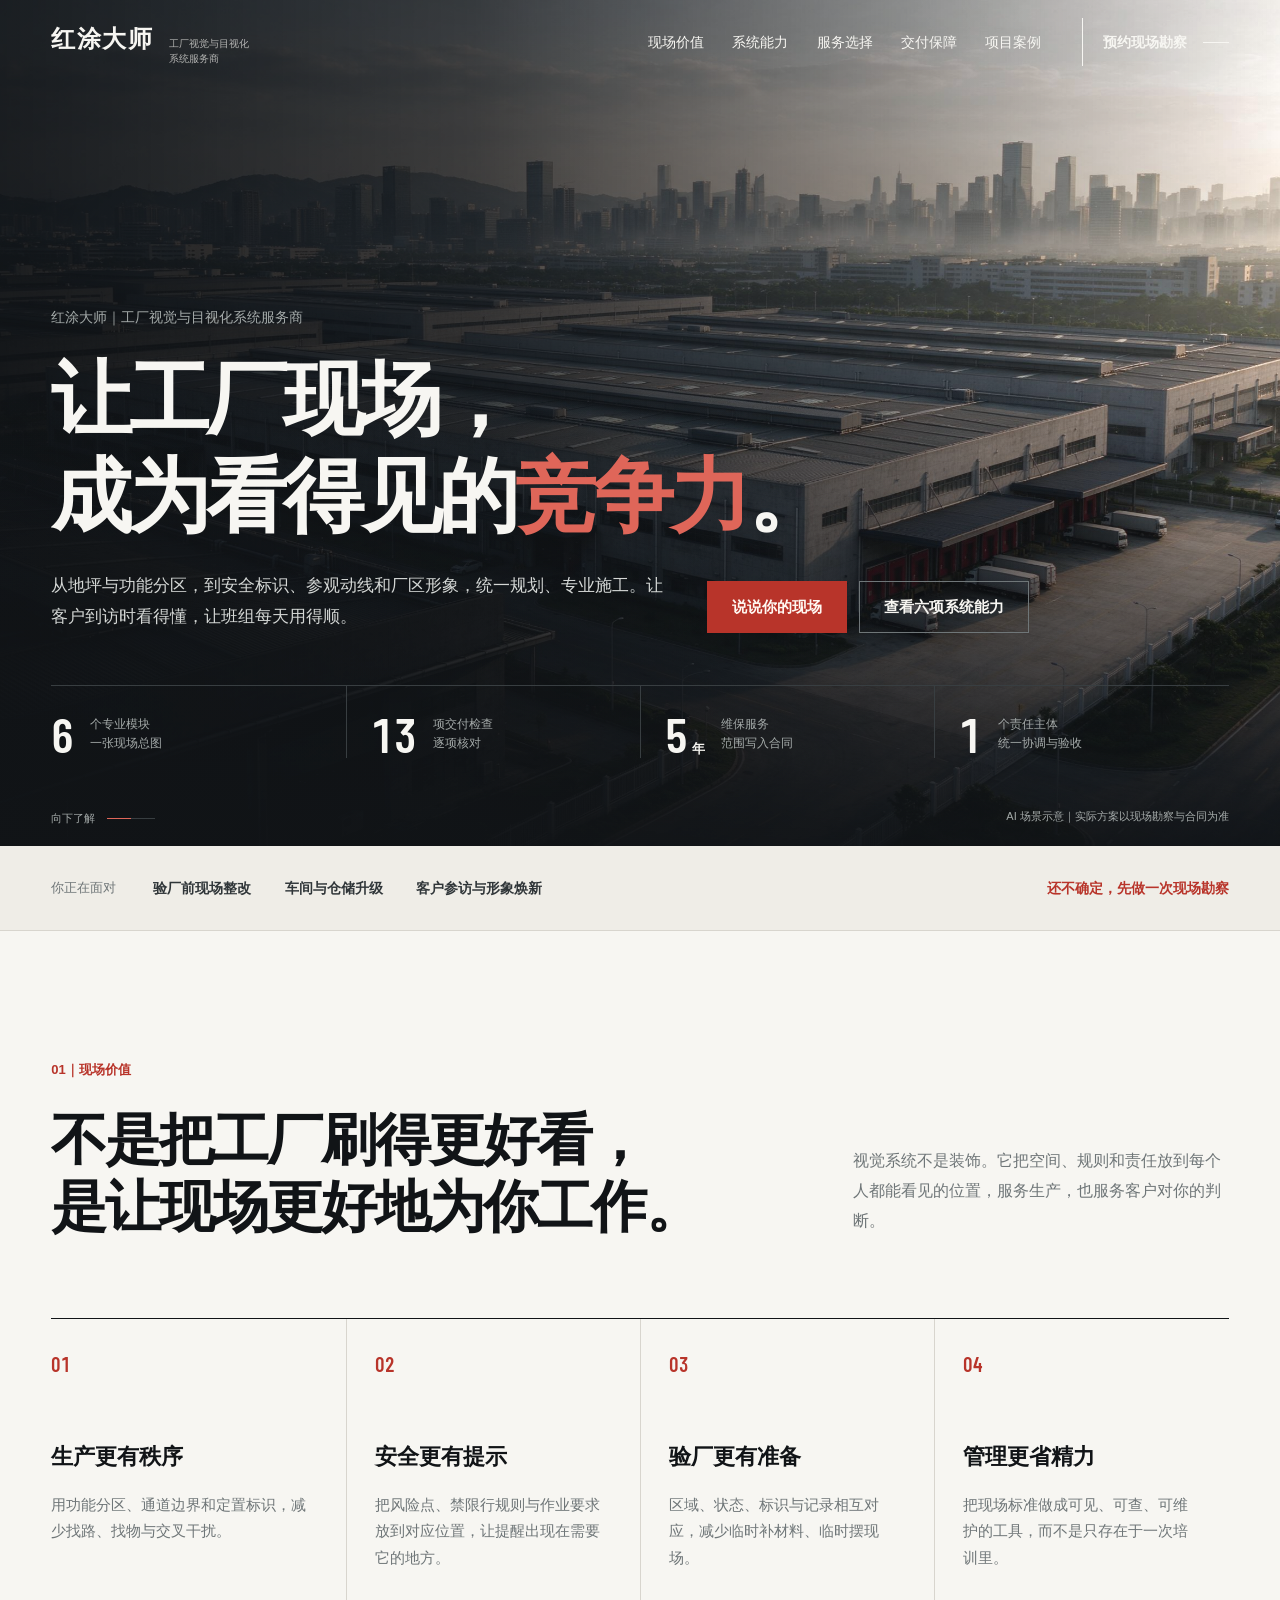
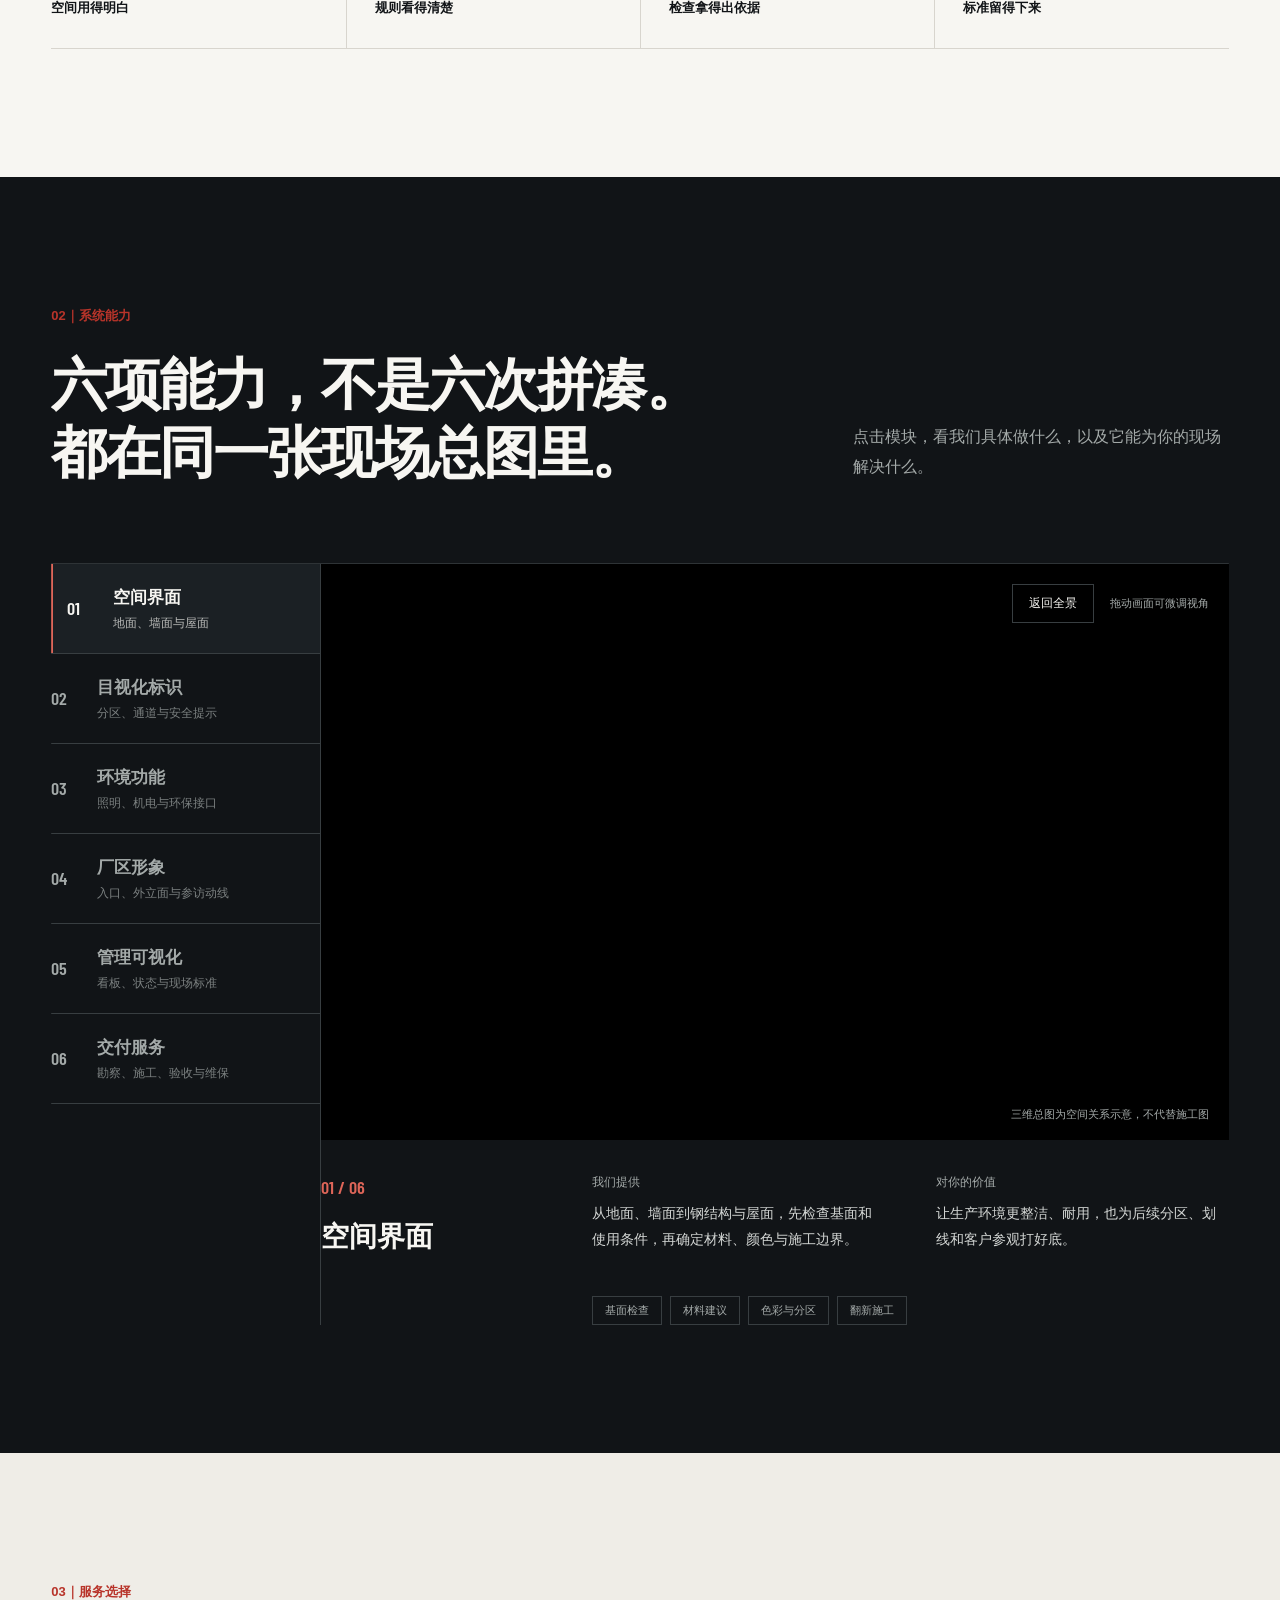
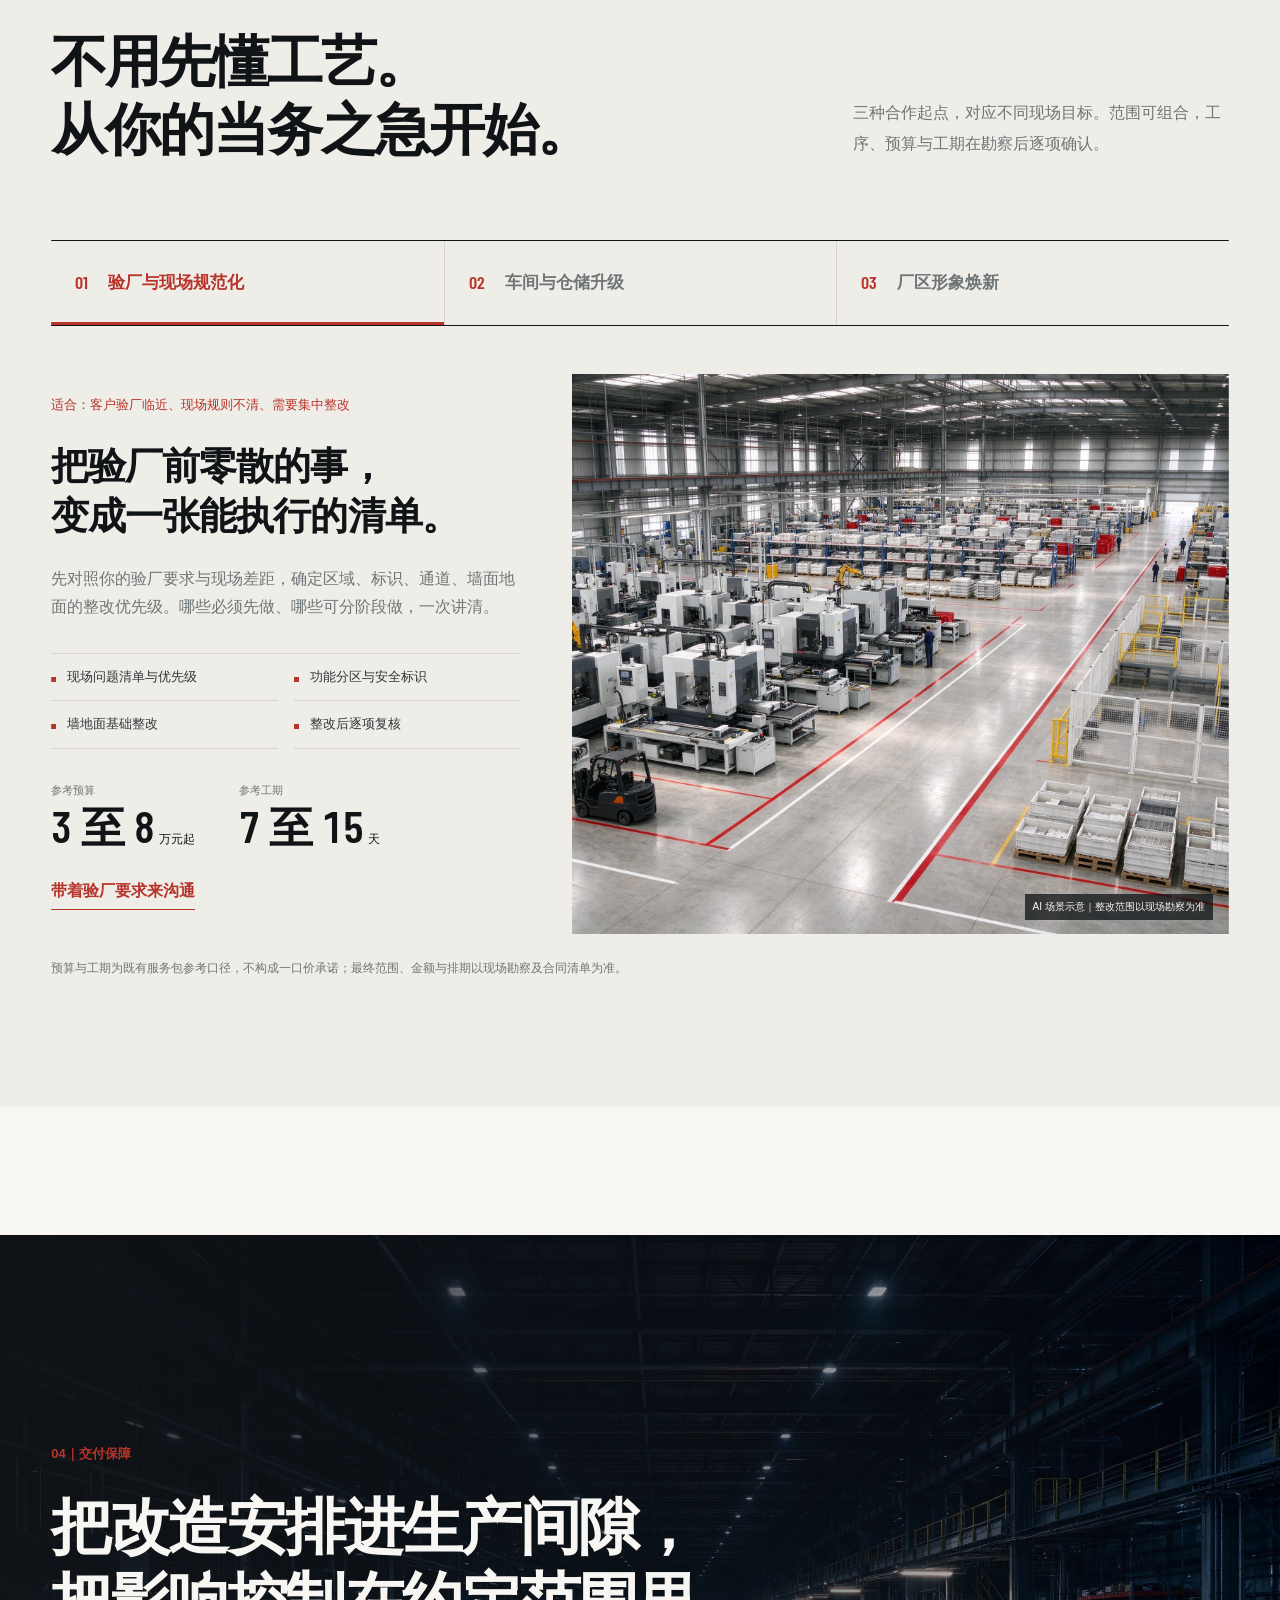
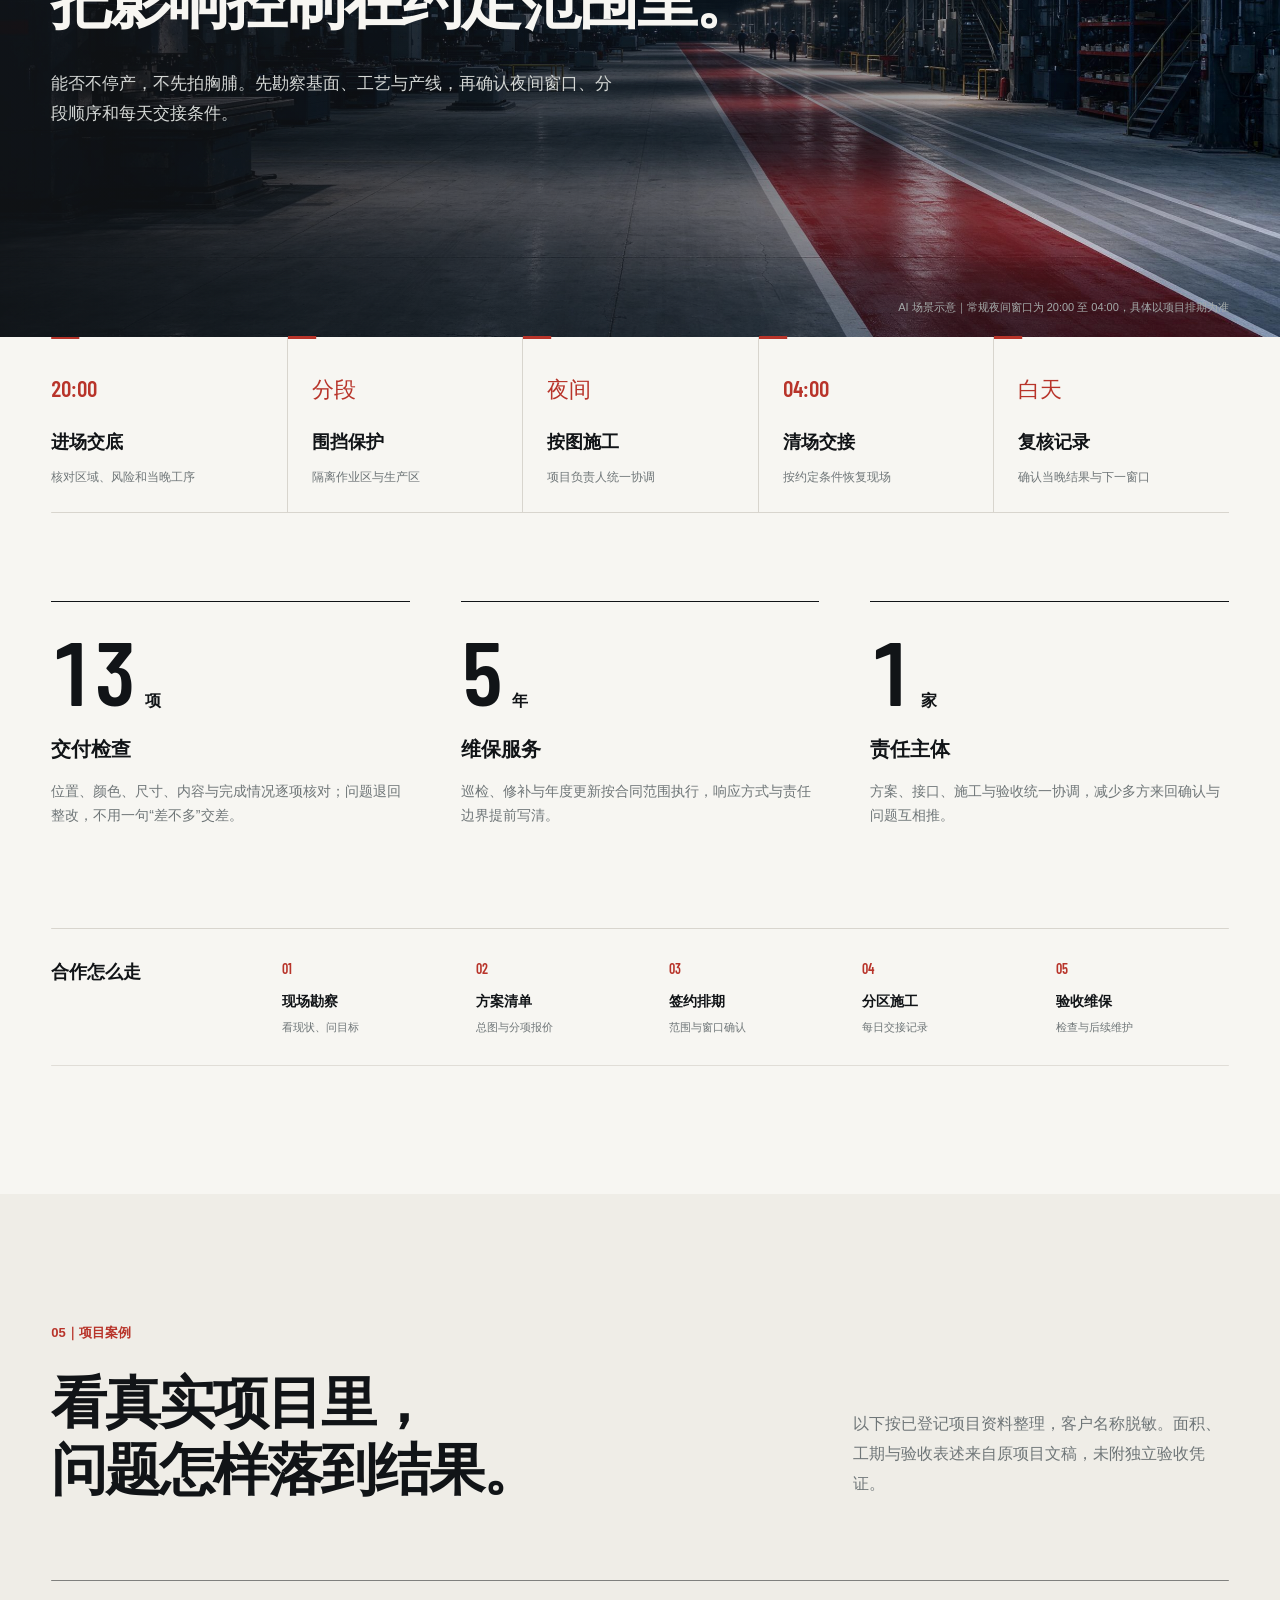
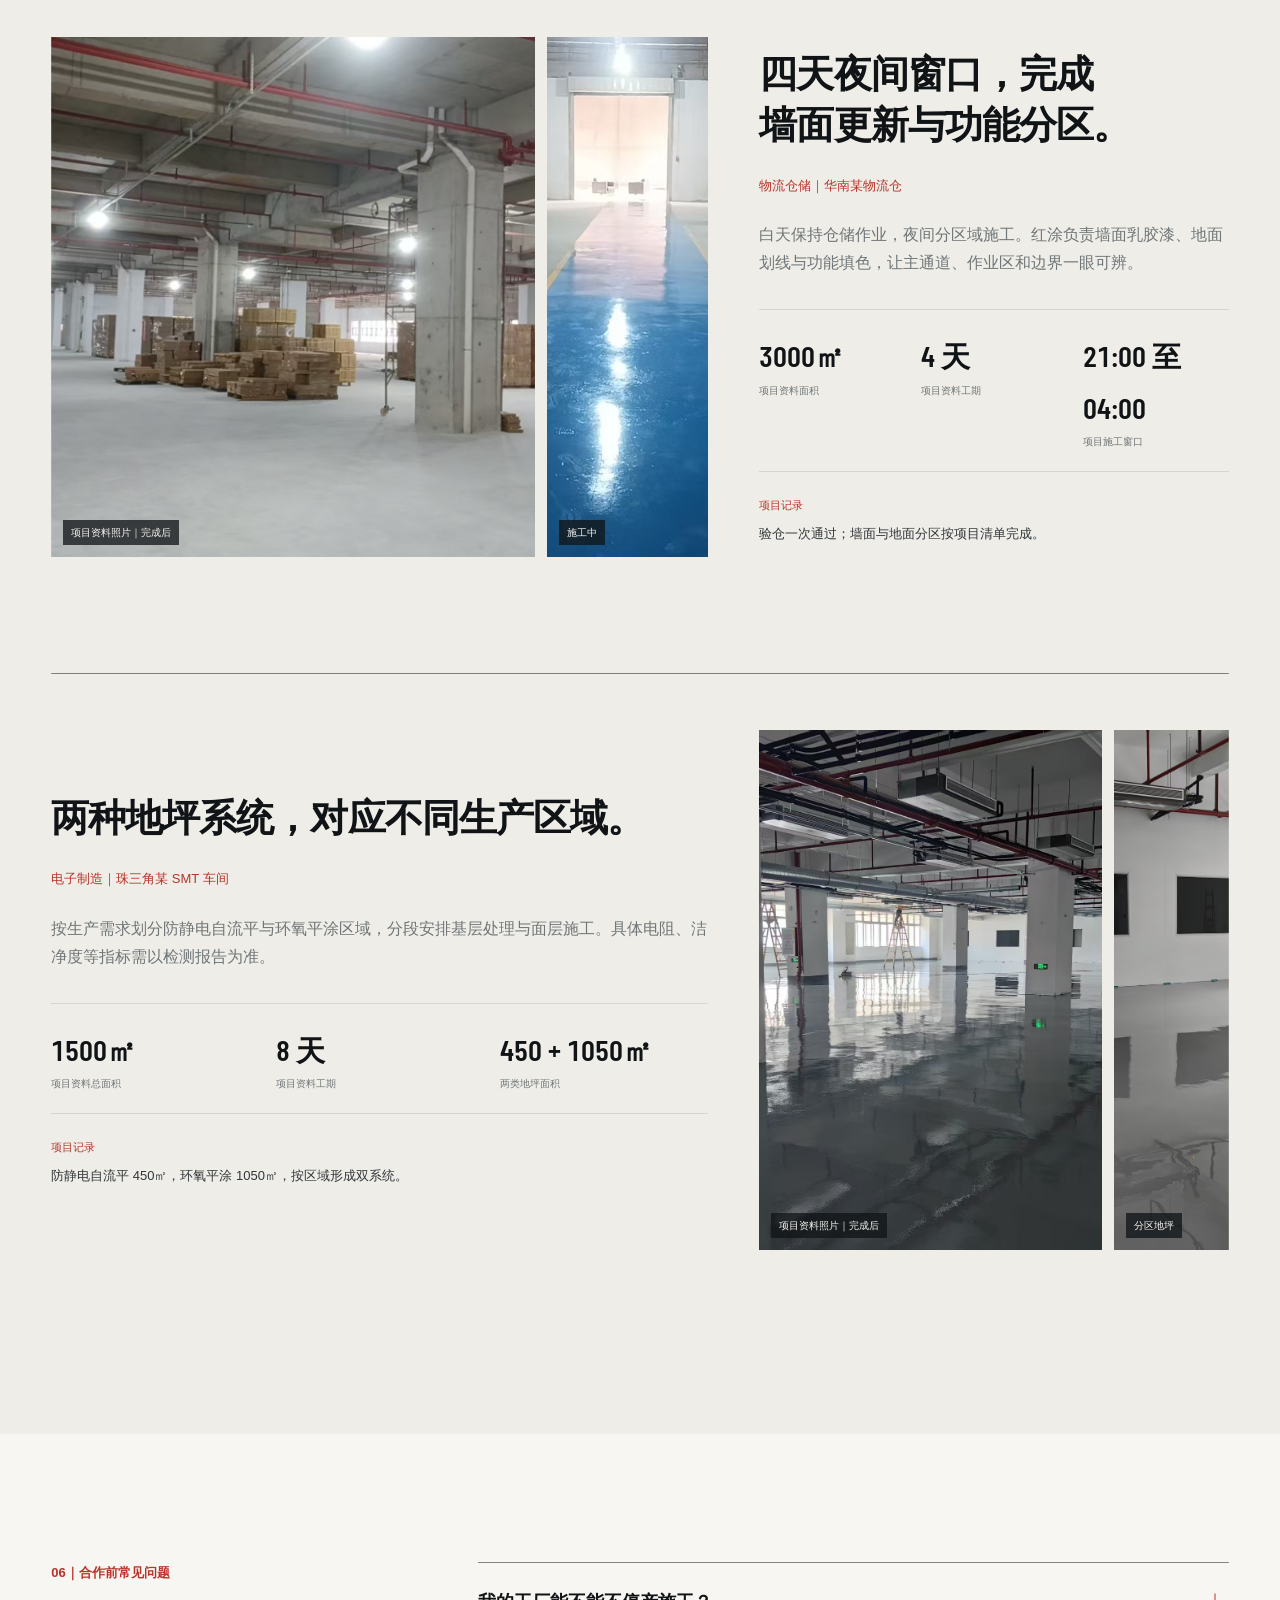
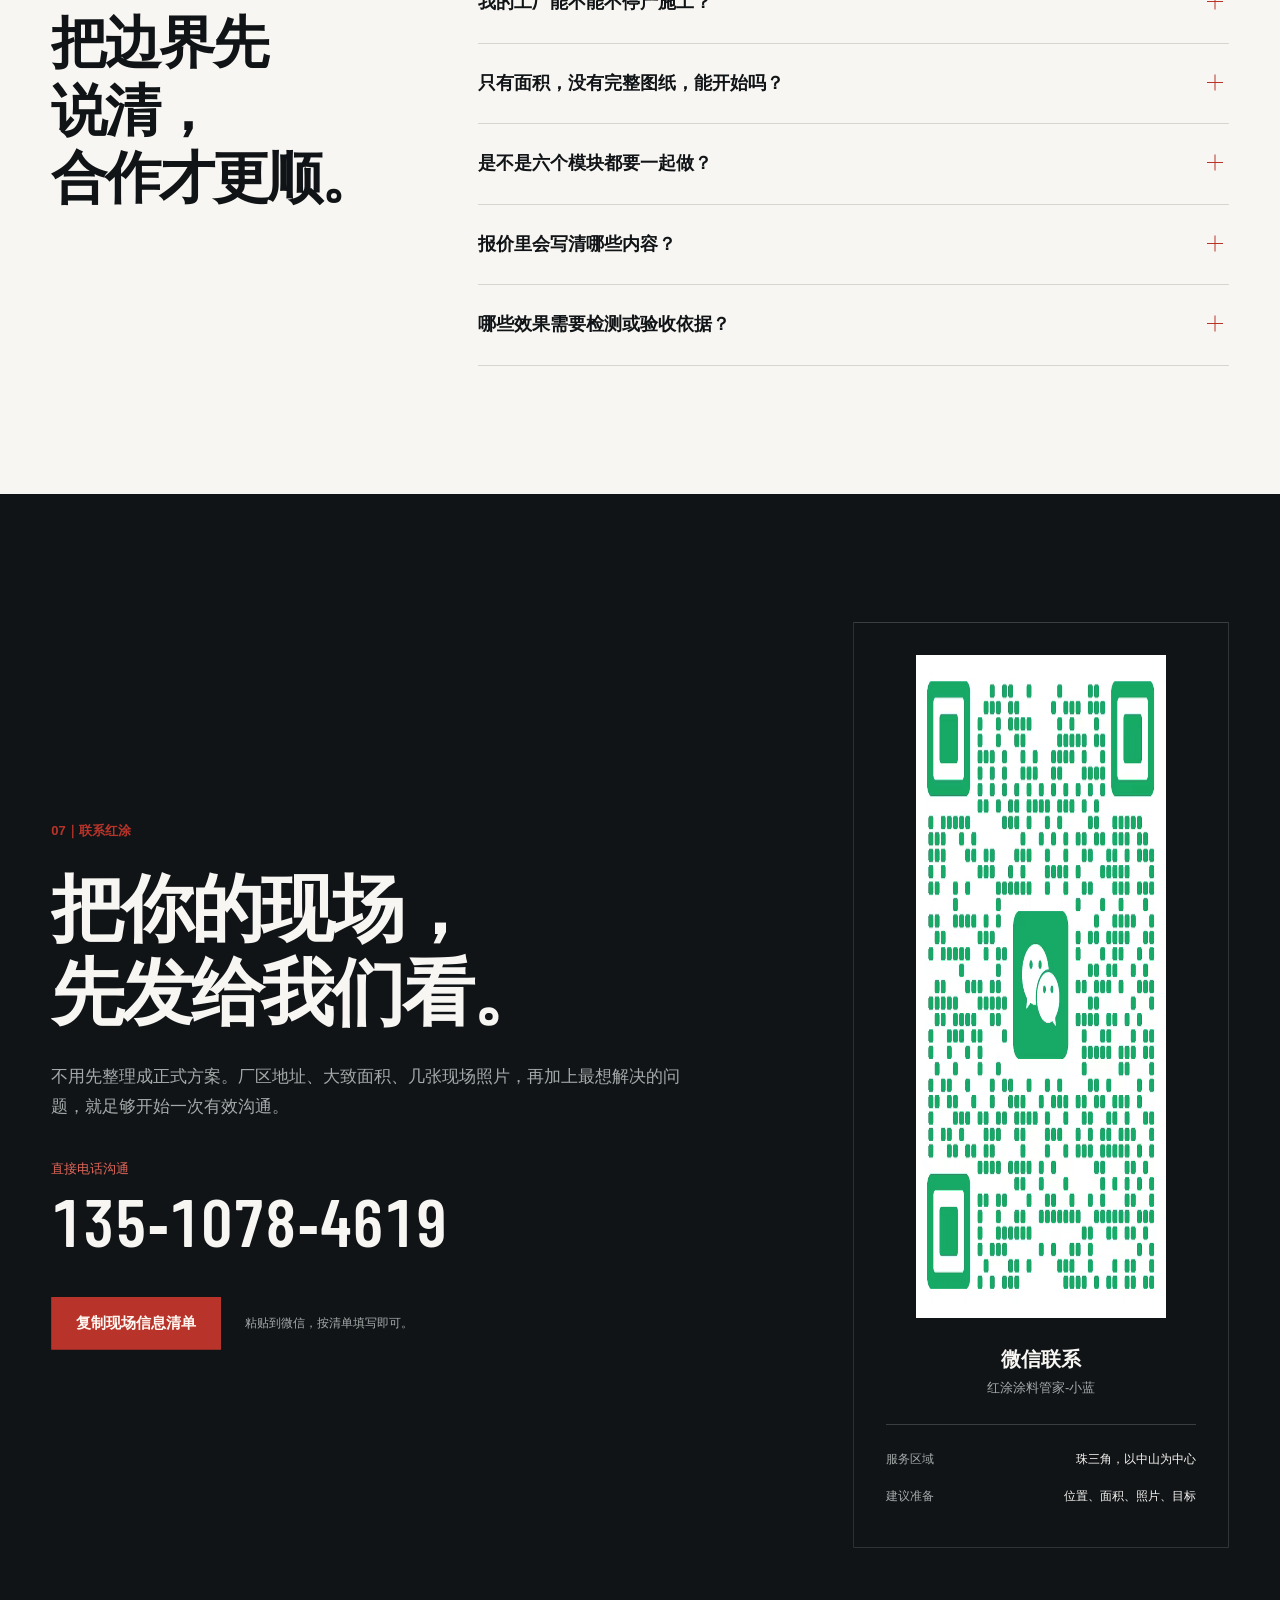
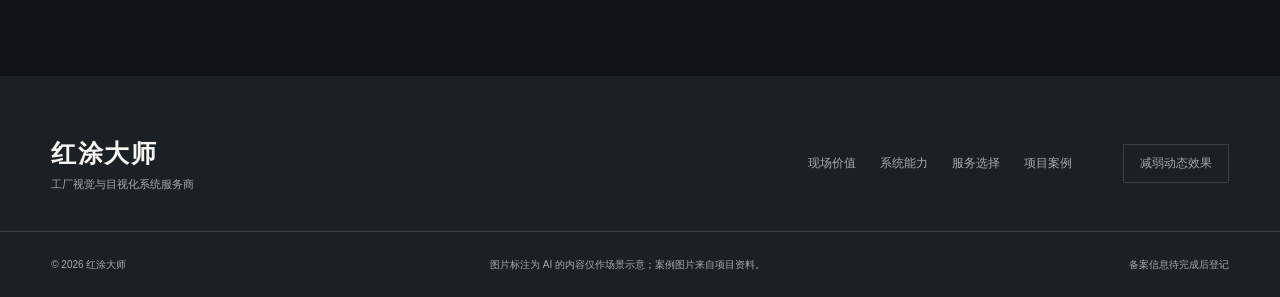
==== v4/index.html @ ee6f6572 "v4 preview: customer-focused factory visual system website" ====
<!DOCTYPE html>
<html lang="zh-CN">
<head>
  <meta charset="UTF-8">
  <meta name="viewport" content="width=device-width, initial-scale=1.0">
  <title>红涂大师｜工厂视觉与目视化系统服务商</title>
  <meta name="description" content="面向珠三角制造企业，红涂大师提供工厂空间界面、目视化标识、环境配套、厂区形象、管理可视化与交付维保。统一规划、分项施工，让生产、安全、验厂与日常管理都有清晰依据。">
  <meta name="theme-color" content="#111417">
  <meta name="color-scheme" content="light">
  <link rel="icon" href="assets/img/favicon.svg" type="image/svg+xml">
  <link rel="canonical" href="https://hongtu-daxshi.cn/">
  <link rel="preload" href="assets/img/hero-campus.jpg" as="image" fetchpriority="high">
  <noscript><style>.service-panel[hidden]{display:grid}.service-tabs,.scene-toolbar,.brief-tool button,.motion-toggle,.menu-toggle{display:none}</style></noscript>
  <link rel="stylesheet" href="assets/css/site.css">
  <script>document.documentElement.classList.add('js');</script>
</head>
<body>
  <a class="skip-link" href="#main">跳到主要内容</a>

  <header class="site-header" id="siteHeader">
    <div class="header-inner">
      <a class="wordmark" href="#top" aria-label="红涂大师首页">
        <span class="wordmark-name">红涂大师</span>
        <span class="wordmark-sub">工厂视觉与目视化<br>系统服务商</span>
      </a>
      <button class="menu-toggle" id="menuToggle" type="button" aria-expanded="false" aria-controls="mainNav">菜单</button>
      <nav class="main-nav" id="mainNav" aria-label="主导航">
        <a href="#value">现场价值</a>
        <a href="#system">系统能力</a>
        <a href="#services">服务选择</a>
        <a href="#delivery">交付保障</a>
        <a href="#cases">项目案例</a>
      </nav>
      <a class="header-cta" href="#contact"><span>预约现场勘察</span><span class="button-line" aria-hidden="true"></span></a>
    </div>
    <div class="reading-progress" id="readingProgress" aria-hidden="true"></div>
  </header>

  <main id="main">
    <section class="hero" id="top" aria-labelledby="heroTitle">
      <div class="hero-media" aria-hidden="true">
        <img id="heroImage" src="assets/img/hero-campus.jpg" alt="" width="2816" height="1584" fetchpriority="high">
      </div>
      <div class="hero-shade" aria-hidden="true"></div>
      <div class="hero-content shell">
        <p class="hero-position entrance-item">红涂大师｜工厂视觉与目视化系统服务商</p>
        <h1 id="heroTitle" class="hero-title">
          <span class="title-mask"><span>让工厂现场，</span></span>
          <span class="title-mask"><span>成为看得见的<span class="red-word">竞争力</span>。</span></span>
        </h1>
        <div class="hero-intro entrance-item">
          <p>从地坪与功能分区，到安全标识、参观动线和厂区形象，统一规划、专业施工。让客户到访时看得懂，让班组每天用得顺。</p>
          <div class="hero-actions">
            <a class="button button-primary" href="#contact">说说你的现场</a>
            <a class="button button-quiet" href="#system">查看六项系统能力</a>
          </div>
        </div>
        <dl class="hero-facts entrance-item" aria-label="服务要点">
          <div><dt>6</dt><dd>个专业模块<br>一张现场总图</dd></div>
          <div><dt>13</dt><dd>项交付检查<br>逐项核对</dd></div>
          <div><dt>5<span>年</span></dt><dd>维保服务<br>范围写入合同</dd></div>
          <div><dt>1</dt><dd>个责任主体<br>统一协调与验收</dd></div>
        </dl>
      </div>
      <p class="hero-caption">AI 场景示意｜实际方案以现场勘察与合同为准</p>
      <a class="scroll-cue" href="#value" aria-label="向下了解现场价值"><span>向下了解</span><i aria-hidden="true"></i></a>
    </section>

    <nav class="intent-bar" aria-label="按现场需求快速浏览">
      <div class="shell intent-inner">
        <span class="intent-label">你正在面对</span>
        <a href="#services" data-service-link="0">验厂前现场整改</a>
        <a href="#services" data-service-link="1">车间与仓储升级</a>
        <a href="#services" data-service-link="2">客户参访与形象焕新</a>
        <a class="intent-contact" href="#contact">还不确定，先做一次现场勘察</a>
      </div>
    </nav>

    <section class="value-section section" id="value" aria-labelledby="valueTitle">
      <div class="shell">
        <header class="section-heading value-heading" data-reveal>
          <p class="section-index">01｜现场价值</p>
          <h2 id="valueTitle">不是把工厂刷得更好看，<br>是让现场更好地<span>为你工作</span>。</h2>
          <p>视觉系统不是装饰。它把空间、规则和责任放到每个人都能看见的位置，服务生产，也服务客户对你的判断。</p>
        </header>
        <div class="value-grid">
          <article class="value-item" data-reveal-item>
            <span class="value-number">01</span>
            <h3>生产更有秩序</h3>
            <p>用功能分区、通道边界和定置标识，减少找路、找物与交叉干扰。</p>
            <span class="value-outcome">空间用得明白</span>
          </article>
          <article class="value-item" data-reveal-item>
            <span class="value-number">02</span>
            <h3>安全更有提示</h3>
            <p>把风险点、禁限行规则与作业要求放到对应位置，让提醒出现在需要它的地方。</p>
            <span class="value-outcome">规则看得清楚</span>
          </article>
          <article class="value-item" data-reveal-item>
            <span class="value-number">03</span>
            <h3>验厂更有准备</h3>
            <p>区域、状态、标识与记录相互对应，减少临时补材料、临时摆现场。</p>
            <span class="value-outcome">检查拿得出依据</span>
          </article>
          <article class="value-item" data-reveal-item>
            <span class="value-number">04</span>
            <h3>管理更省精力</h3>
            <p>把现场标准做成可见、可查、可维护的工具，而不是只存在于一次培训里。</p>
            <span class="value-outcome">标准留得下来</span>
          </article>
        </div>
      </div>
    </section>

    <section class="system-section section" id="system" aria-labelledby="systemTitle">
      <div class="shell">
        <header class="section-heading system-heading" data-reveal>
          <p class="section-index">02｜系统能力</p>
          <h2 id="systemTitle">六项能力，不是六次拼凑。<br>都在<span>同一张现场总图</span>里。</h2>
          <p>点击模块，看我们具体做什么，以及它能为你的现场解决什么。</p>
        </header>

        <div class="system-explorer" data-reveal>
          <div class="system-list" aria-label="选择系统模块">
            <button class="system-tab is-active" type="button" data-system="0" aria-pressed="true"><span>01</span><strong>空间界面</strong><small>地面、墙面与屋面</small></button>
            <button class="system-tab" type="button" data-system="1" aria-pressed="false"><span>02</span><strong>目视化标识</strong><small>分区、通道与安全提示</small></button>
            <button class="system-tab" type="button" data-system="2" aria-pressed="false"><span>03</span><strong>环境功能</strong><small>照明、机电与环保接口</small></button>
            <button class="system-tab" type="button" data-system="3" aria-pressed="false"><span>04</span><strong>厂区形象</strong><small>入口、外立面与参访动线</small></button>
            <button class="system-tab" type="button" data-system="4" aria-pressed="false"><span>05</span><strong>管理可视化</strong><small>看板、状态与现场标准</small></button>
            <button class="system-tab" type="button" data-system="5" aria-pressed="false"><span>06</span><strong>交付服务</strong><small>勘察、施工、验收与维保</small></button>
          </div>

          <div class="system-workbench">
            <div class="system-viewport" id="systemViewport">
              <img class="system-fallback" id="systemFallback" src="assets/img/service-audit.jpg" alt="开阔的工厂车间功能分区场景示意" width="2816" height="1584">
              <canvas id="systemCanvas" aria-label="可交互的工厂六模块三维总图；也可使用左侧按钮切换模块"></canvas>
              <div class="scene-status" id="sceneStatus">正在构建现场总图</div>
              <div class="scene-toolbar">
                <button id="viewReset" type="button">返回全景</button>
                <span id="viewHint">拖动画面可微调视角</span>
              </div>
              <p class="scene-caption">三维总图为空间关系示意，不代替施工图</p>
            </div>
            <div class="system-detail" id="systemDetail" aria-live="polite">
              <div class="system-detail-title"><span id="systemNumber">01 / 06</span><h3 id="systemName">空间界面</h3></div>
              <div><h4>我们提供</h4><p id="systemProvide">地坪、墙面、屋面与钢构界面的检查、修复和更新，按生产要求匹配材料与工序。</p></div>
              <div><h4>对你的价值</h4><p id="systemValue">先解决起砂、破损、渗漏和区域混乱，再让清洁、使用与维护都有稳定基础。</p></div>
              <ul class="deliverable-list" id="systemDeliverables"><li>基面检查</li><li>材料与工序建议</li><li>分区施工</li></ul>
            </div>
          </div>
        </div>
        <noscript><p class="noscript-note">六项模块：空间界面、目视化标识、环境功能、厂区形象、管理可视化、交付服务。启用 JavaScript 可查看交互总图。</p></noscript>
      </div>
    </section>

    <section class="services-section section" id="services" aria-labelledby="servicesTitle">
      <div class="shell">
        <header class="section-heading services-heading" data-reveal>
          <p class="section-index">03｜服务选择</p>
          <h2 id="servicesTitle">不用先懂工艺。<br>从你的<span>当务之急</span>开始。</h2>
          <p>三种合作起点，对应不同现场目标。范围可组合，工序、预算与工期在勘察后逐项确认。</p>
        </header>

        <div class="service-tabs" role="tablist" aria-label="选择服务方向" data-reveal>
          <button id="serviceTab0" role="tab" aria-selected="true" aria-controls="servicePanel0" data-service="0" type="button"><span>01</span>验厂与现场规范化</button>
          <button id="serviceTab1" role="tab" aria-selected="false" aria-controls="servicePanel1" data-service="1" type="button"><span>02</span>车间与仓储升级</button>
          <button id="serviceTab2" role="tab" aria-selected="false" aria-controls="servicePanel2" data-service="2" type="button"><span>03</span>厂区形象焕新</button>
        </div>

        <div class="service-panels" data-reveal>
          <article class="service-panel" id="servicePanel0" role="tabpanel" aria-labelledby="serviceTab0" data-service-panel="0">
            <div class="service-copy">
              <p class="service-fit">适合：客户验厂临近、现场规则不清、需要集中整改</p>
              <h3>把验厂前零散的事，<br>变成一张能执行的清单。</h3>
              <p>先对照你的验厂要求与现场差距，确定区域、标识、通道、墙面地面的整改优先级。哪些必须先做、哪些可分阶段做，一次讲清。</p>
              <ul class="service-scope"><li>现场问题清单与优先级</li><li>功能分区与安全标识</li><li>墙地面基础整改</li><li>整改后逐项复核</li></ul>
              <div class="service-commercial"><p><span>参考预算</span><strong>3 至 8<small>万元起</small></strong></p><p><span>参考工期</span><strong>7 至 15<small>天</small></strong></p></div>
              <a class="text-link" href="#contact" data-brief="验厂与现场规范化">带着验厂要求来沟通</a>
            </div>
            <figure class="service-image"><img src="assets/img/service-audit.jpg" alt="大型制造车间分区与通道的高机位场景示意" width="2816" height="1584" loading="lazy"><figcaption>AI 场景示意｜整改范围以现场勘察为准</figcaption></figure>
          </article>

          <article class="service-panel" id="servicePanel1" role="tabpanel" aria-labelledby="serviceTab1" data-service-panel="1">
            <div class="service-copy">
              <p class="service-fit">适合：地坪老化、动线交叉、库区混乱、生产环境需要升级</p>
              <h3>不只更新一层地面，<br>把使用效率一起排进去。</h3>
              <p>从人员、物料、叉车与访客怎么走开始，统筹地坪系统、库位分区、通道边界和配套设施。可分区分段施工，减少对生产的影响。</p>
              <ul class="service-scope"><li>基面与使用强度评估</li><li>人流、物流与参观动线</li><li>耐磨、防静电等按需选型</li><li>分区施工与交付检查</li></ul>
              <div class="service-commercial"><p><span>参考预算</span><strong>20 至 50<small>万元</small></strong></p><p><span>参考工期</span><strong>2 至 6<small>周</small></strong></p></div>
              <a class="text-link" href="#contact" data-brief="车间与仓储升级">带着平面草图来沟通</a>
            </div>
            <figure class="service-image"><img src="assets/img/service-flow.jpg" alt="大型仓储中心货架、通道和功能分区的高机位场景示意" width="2816" height="1584" loading="lazy"><figcaption>AI 场景示意｜材料与工期按使用条件确定</figcaption></figure>
          </article>

          <article class="service-panel" id="servicePanel2" role="tabpanel" aria-labelledby="serviceTab2" data-service-panel="2">
            <div class="service-copy">
              <p class="service-fit">适合：客户参访频繁、入口陈旧、企业形象与生产实力不匹配</p>
              <h3>让客户从进厂那一刻，<br>看懂你的专业与管理。</h3>
              <p>把门头、外立面、接待区、参观通道与关键看板连成一条有逻辑的参访路径。不是单独做一个门头，而是统一客户看到的第一印象。</p>
              <ul class="service-scope"><li>入口与厂区界面更新</li><li>参访路线与展示节点</li><li>标识与企业文化载体</li><li>灯光、机电等接口协同</li></ul>
              <div class="service-commercial"><p><span>参考预算</span><strong>5 至 15<small>万元起</small></strong></p><p><span>参考工期</span><strong>2 至 4<small>周</small></strong></p></div>
              <a class="text-link" href="#contact" data-brief="厂区形象焕新">带着参访需求来沟通</a>
            </div>
            <figure class="service-image"><img src="assets/img/hero-campus.jpg" alt="现代制造产业园完整厂区与入口的高位鸟瞰场景示意" width="2816" height="1584" loading="lazy"><figcaption>AI 场景示意｜形象方案按厂区现状设计</figcaption></figure>
          </article>
        </div>
        <p class="commercial-note">预算与工期为既有服务包参考口径，不构成一口价承诺；最终范围、金额与排期以现场勘察及合同清单为准。</p>
      </div>
    </section>

    <section class="delivery-section section" id="delivery" aria-labelledby="deliveryTitle">
      <div class="delivery-visual" data-reveal>
        <img src="assets/img/night-delivery.jpg" alt="大型车间夜间分区施工的高机位场景示意" width="2816" height="1584" loading="lazy">
        <div class="delivery-overlay shell">
          <p class="section-index">04｜交付保障</p>
          <h2 id="deliveryTitle">把改造安排进生产间隙，<br>把影响控制在<span>约定范围</span>里。</h2>
          <p>能否不停产，不先拍胸脯。先勘察基面、工艺与产线，再确认夜间窗口、分段顺序和每天交接条件。</p>
        </div>
        <p class="delivery-caption">AI 场景示意｜常规夜间窗口为 20:00 至 04:00，具体以项目排期为准</p>
      </div>
      <div class="shell delivery-content">
        <ol class="shift-steps" aria-label="夜间施工交接流程" data-reveal>
          <li><time>20:00</time><h3>进场交底</h3><p>核对区域、风险和当晚工序</p></li>
          <li><span>分段</span><h3>围挡保护</h3><p>隔离作业区与生产区</p></li>
          <li><span>夜间</span><h3>按图施工</h3><p>项目负责人统一协调</p></li>
          <li><time>04:00</time><h3>清场交接</h3><p>按约定条件恢复现场</p></li>
          <li><span>白天</span><h3>复核记录</h3><p>确认当晚结果与下一窗口</p></li>
        </ol>
        <div class="assurance-grid">
          <article data-reveal-item><strong>13<span>项</span></strong><h3>交付检查</h3><p>位置、颜色、尺寸、内容与完成情况逐项核对；问题退回整改，不用一句“差不多”交差。</p></article>
          <article data-reveal-item><strong>5<span>年</span></strong><h3>维保服务</h3><p>巡检、修补与年度更新按合同范围执行，响应方式与责任边界提前写清。</p></article>
          <article data-reveal-item><strong>1<span>家</span></strong><h3>责任主体</h3><p>方案、接口、施工与验收统一协调，减少多方来回确认与问题互相推。</p></article>
        </div>
        <div class="process-strip" data-reveal>
          <h3>合作怎么走</h3>
          <ol><li><span>01</span>现场勘察<small>看现状、问目标</small></li><li><span>02</span>方案清单<small>总图与分项报价</small></li><li><span>03</span>签约排期<small>范围与窗口确认</small></li><li><span>04</span>分区施工<small>每日交接记录</small></li><li><span>05</span>验收维保<small>检查与后续维护</small></li></ol>
        </div>
      </div>
    </section>

    <section class="cases-section section" id="cases" aria-labelledby="casesTitle">
      <div class="shell">
        <header class="section-heading cases-heading" data-reveal>
          <p class="section-index">05｜项目案例</p>
          <h2 id="casesTitle">看真实项目里，<br>问题怎样<span>落到结果</span>。</h2>
          <p>以下按已登记项目资料整理，客户名称脱敏。面积、工期与验收表述来自原项目文稿，未附独立验收凭证。</p>
        </header>

        <article class="case-study" data-reveal>
          <div class="case-gallery">
            <figure class="case-main"><img src="assets/img/case-warehouse.jpg" alt="华南某物流仓完成墙面与功能分区后的主通道" width="1920" height="1080" loading="lazy"><figcaption>项目资料照片｜完成后</figcaption></figure>
            <figure class="case-side"><img src="assets/img/case-warehouse-work.jpg" alt="物流仓地面功能分区施工过程" width="1440" height="810" loading="lazy"><figcaption>施工中</figcaption></figure>
          </div>
          <div class="case-copy">
            <h3>四天夜间窗口，完成墙面更新与功能分区。</h3>
            <p class="case-type">物流仓储｜华南某物流仓</p>
            <p>白天保持仓储作业，夜间分区域施工。红涂负责墙面乳胶漆、地面划线与功能填色，让主通道、作业区和边界一眼可辨。</p>
            <dl class="case-facts"><div><dt>3000㎡</dt><dd>项目资料面积</dd></div><div><dt>4 天</dt><dd>项目资料工期</dd></div><div><dt>21:00 至 04:00</dt><dd>项目施工窗口</dd></div></dl>
            <p class="case-result"><span>项目记录</span>验仓一次通过；墙面与地面分区按项目清单完成。</p>
          </div>
        </article>

        <article class="case-study case-reverse" data-reveal>
          <div class="case-gallery">
            <figure class="case-main"><img src="assets/img/case-smt.jpg" alt="珠三角某电子制造企业完成地坪后的生产区域" width="1706" height="1279" loading="lazy"><figcaption>项目资料照片｜完成后</figcaption></figure>
            <figure class="case-side"><img src="assets/img/case-smt-floor.jpg" alt="电子制造车间防静电与环氧地坪区域" width="1706" height="1279" loading="lazy"><figcaption>分区地坪</figcaption></figure>
          </div>
          <div class="case-copy">
            <h3>两种地坪系统，对应不同生产区域。</h3>
            <p class="case-type">电子制造｜珠三角某 SMT 车间</p>
            <p>按生产需求划分防静电自流平与环氧平涂区域，分段安排基层处理与面层施工。具体电阻、洁净度等指标需以检测报告为准。</p>
            <dl class="case-facts"><div><dt>1500㎡</dt><dd>项目资料总面积</dd></div><div><dt>8 天</dt><dd>项目资料工期</dd></div><div><dt>450 + 1050㎡</dt><dd>两类地坪面积</dd></div></dl>
            <p class="case-result"><span>项目记录</span>防静电自流平 450㎡，环氧平涂 1050㎡，按区域形成双系统。</p>
          </div>
        </article>
      </div>
    </section>

    <section class="faq-section section" id="faq" aria-labelledby="faqTitle">
      <div class="shell faq-layout">
        <header class="section-heading" data-reveal>
          <p class="section-index">06｜合作前常见问题</p>
          <h2 id="faqTitle">把边界先说清，<br>合作才更顺。</h2>
        </header>
        <div class="faq-list" data-reveal>
          <details><summary>我的工厂能不能不停产施工？<span aria-hidden="true"></span></summary><p>要先看工艺、基面和产线条件。可分区分段、利用夜间窗口的项目，会明确每天进撤场与交接条件；必须暂停的工序也会提前单列，不默认承诺“零停产”。</p></details>
          <details><summary>只有面积，没有完整图纸，能开始吗？<span aria-hidden="true"></span></summary><p>可以。提供厂区位置、大致面积、现场照片和你最想解决的问题，我们先判断勘察重点；现场测量后再形成分区图、工序与清单报价。</p></details>
          <details><summary>是不是六个模块都要一起做？<span aria-hidden="true"></span></summary><p>不是。可以从一个紧急问题开始，也可以分阶段实施。总图的作用是先看清相互关系，避免今天做的地面、明天又被管线或动线调整推翻。</p></details>
          <details><summary>报价里会写清哪些内容？<span aria-hidden="true"></span></summary><p>按区域、材料、工序、数量和配套接口分项列明，同时确认施工窗口、验收方式与维保范围。网页上的预算是参考区间，最终按现场清单与合同执行。</p></details>
          <details><summary>哪些效果需要检测或验收依据？<span aria-hidden="true"></span></summary><p>防静电、耐磨、防火等性能不以宣传语代替检测。需要特定指标时，在方案阶段约定材料资料、检测方法和验收条件；没有依据的数值不对外承诺。</p></details>
        </div>
      </div>
    </section>

    <section class="contact-section" id="contact" aria-labelledby="contactTitle">
      <div class="shell contact-layout">
        <div class="contact-main" data-reveal>
          <p class="section-index">07｜联系红涂</p>
          <h2 id="contactTitle">把你的现场，<br>先发给我们看。</h2>
          <p>不用先整理成正式方案。厂区地址、大致面积、几张现场照片，再加上最想解决的问题，就足够开始一次有效沟通。</p>
          <a class="contact-phone" href="tel:+8613510784619"><span>直接电话沟通</span>135-1078-4619</a>
          <div class="brief-tool" id="briefTool">
            <button class="button button-primary" id="briefButton" type="button">复制现场信息清单</button>
            <p id="briefStatus" aria-live="polite">粘贴到微信，按清单填写即可。</p>
            <textarea id="briefTextarea" readonly aria-label="现场信息清单">厂区地址：
大致面积：
现场照片：
最想解决的问题：
期望施工时间：
是否涉及验厂或特定指标：
你的联系电话：</textarea>
          </div>
        </div>
        <aside class="contact-aside" data-reveal>
          <img src="assets/img/wechat_qr.png" alt="微信二维码：红涂涂料管家-小蓝" width="669" height="663" loading="lazy">
          <h3>微信联系</h3>
          <p>红涂涂料管家-小蓝</p>
          <dl><div><dt>服务区域</dt><dd>珠三角，以中山为中心</dd></div><div><dt>建议准备</dt><dd>位置、面积、照片、目标</dd></div></dl>
        </aside>
      </div>
    </section>
  </main>

  <footer class="site-footer">
    <div class="shell footer-main">
      <div><span class="footer-wordmark">红涂大师</span><p>工厂视觉与目视化系统服务商</p></div>
      <nav aria-label="页脚导航"><a href="#value">现场价值</a><a href="#system">系统能力</a><a href="#services">服务选择</a><a href="#cases">项目案例</a></nav>
      <button class="motion-toggle" id="motionToggle" type="button" aria-pressed="false">动效：标准</button>
    </div>
    <div class="shell footer-bottom"><span>© 2026 红涂大师</span><span>图片标注为 AI 的内容仅作场景示意；案例图片来自项目资料。</span><span>备案信息待完成后登记</span></div>
  </footer>

  <div class="mobile-actions" aria-label="快捷联系"><a href="tel:+8613510784619">电话咨询</a><a href="#contact">微信沟通</a></div>
  <script src="assets/js/scene.js" defer></script>
  <script src="assets/js/site.js" defer></script>
</body>
</html>
---- v4/assets/css/site.css ----
/* Hallmark · custom · idea: a factory seen as one working system, from aerial evidence to an interactive six-zone plan · shape: service evidence atlas · hero: Poster, aerial campus with left-aligned acquisition path · nav: named inline service navigation with one booking action · footer: named wordmark, service index, motion control and records note · signature: interactive six-zone factory system map · colors: restrained, brand red only as signal · fonts: project system CJK and self-hosted Barlow Condensed numerals · imagery: project photographs plus explicitly labeled AI scenes · sections: value, system, service, delivery, cases, FAQ, contact */
/* Hallmark · critique: normal document flow replaces the old scroll deck; every module pairs scope with customer value; motion explains entrance, selection and spatial change, with reduced and static alternatives */
/* Hallmark · waive 38iii · The only red headline phrase is one focal phrase in the hero; all section headings inherit local color · Preserve one established brand accent without repeating it */
:root {
  --color-ink: #111417;
  --color-ink-soft: #1b2024;
  --color-ink-raised: #252b30;
  --color-paper: #f7f6f2;
  --color-paper-soft: #efede7;
  --color-paper-deep: #e4e0d7;
  --color-text: #303639;
  --color-muted: #6f7678;
  --color-muted-dark: #a4aaa9;
  --color-accent: #b8342a;
  --color-accent-deep: #8f251c;
  --color-accent-on-dark: #df6659;
  --color-on-accent: #fff8f2;
  --color-accent-ink: #fff8f2;
  --color-on-dark: #f7f6f2;
  --color-text-on-dark-soft: #d4d7d5;
  --color-rule: #d8d5ce;
  --color-rule-dark: #383e41;
  --color-focus: #d4574c;
  --color-overlay: rgba(17, 20, 23, 0.76);
  --color-overlay-soft: rgba(17, 20, 23, 0.42);
  --color-overlay-hard: rgba(17, 20, 23, 0.9);
  --font-body: "PingFang SC", "Hiragino Sans GB", "Microsoft YaHei", "Noto Sans SC", sans-serif;
  --font-number: "Barlow Condensed", "Arial Narrow", sans-serif;
  --shell: 1440px;
  --gutter: clamp(20px, 4vw, 64px);
  --section-space: clamp(88px, 10vw, 156px);
  --layout-gap: clamp(32px, 4vw, 64px);
  --header-height: 84px;
  --motion-scale: 1;
  --ease-out: cubic-bezier(0.22, 0.68, 0.16, 1);
  --ease-in-out: cubic-bezier(0.65, 0, 0.35, 1);
}

@font-face {
  font-family: "Barlow Condensed";
  src: url("BarlowCondensed-SemiBold.woff2") format("woff2");
  font-style: normal;
  font-weight: 600;
  font-display: swap;
}

*, *::before, *::after { box-sizing: border-box; }
html { scroll-behavior: smooth; overflow-x: clip; background: var(--color-paper); }
body { margin: 0; overflow-x: clip; background: var(--color-paper); color: var(--color-text); font-family: var(--font-body); font-size: 16px; line-height: 1.75; -webkit-font-smoothing: antialiased; }
body.menu-open { overflow: hidden; }
img { display: block; max-width: 100%; }
button, input, textarea { font: inherit; }
button, a { -webkit-tap-highlight-color: transparent; }
button { color: inherit; }
a { color: inherit; text-decoration: none; }
p, h1, h2, h3, h4, dl, dd, figure { margin: 0; }
ul, ol { margin: 0; padding: 0; list-style: none; }
button { border: 0; cursor: pointer; }
::selection { background: var(--color-accent); color: var(--color-on-accent); }
html { scrollbar-color: var(--color-accent) var(--color-paper-soft); caret-color: var(--color-accent); }
:focus-visible { outline: 2px solid var(--color-focus); outline-offset: 5px; }
section[id] { scroll-margin-top: calc(var(--header-height) - 0px); }
.shell { width: min(100%, var(--shell)); margin-inline: auto; padding-inline: var(--gutter); }
.section { padding-block: var(--section-space); }
.skip-link { position: fixed; z-index: 1000; top: 8px; left: 8px; padding: 8px 16px; background: var(--color-paper); color: var(--color-ink); transform: translateY(-160%); }
.skip-link:focus { transform: translateY(0); }

.site-header { position: fixed; z-index: 100; inset: 0 0 auto; height: var(--header-height); color: var(--color-on-dark); transition: background-color calc(300ms * var(--motion-scale)) ease, color calc(300ms * var(--motion-scale)) ease, box-shadow calc(300ms * var(--motion-scale)) ease; }
.site-header.is-solid { background: var(--color-paper); color: var(--color-ink); box-shadow: 0 1px 0 var(--color-rule); }
.header-inner { width: min(100%, var(--shell)); height: 100%; margin-inline: auto; padding-inline: var(--gutter); display: flex; align-items: center; gap: clamp(24px, 3.2vw, 52px); }
.wordmark { display: flex; align-items: baseline; gap: 16px; flex: 0 0 auto; }
.wordmark-name { color: inherit; font-size: 24px; font-weight: 700; letter-spacing: 0.06em; }
.wordmark-sub { max-width: 120px; font-size: 10px; line-height: 1.45; opacity: 0.68; }
.main-nav { display: flex; align-items: center; gap: clamp(20px, 2.2vw, 36px); margin-left: auto; }
.main-nav a { position: relative; padding-block: 12px; font-size: 14px; }
.main-nav a::after { content: ""; position: absolute; left: 0; right: 0; bottom: 5px; height: 2px; background: var(--color-accent-on-dark); transform: scaleX(0); transform-origin: right; transition: transform calc(320ms * var(--motion-scale)) var(--ease-out); }
.main-nav a:hover::after, .main-nav a.is-active::after { transform: scaleX(1); transform-origin: left; }
.site-header.is-solid .main-nav a::after { background: var(--color-accent); }
.header-cta { display: flex; align-items: center; gap: 16px; padding: 12px 0 12px 20px; border-left: 1px solid currentColor; font-size: 14px; font-weight: 600; }
.button-line { width: 26px; height: 1px; background: currentColor; transition: transform calc(280ms * var(--motion-scale)) var(--ease-out); }
.header-cta:hover .button-line { transform: scaleX(1.5); transform-origin: left; }
.reading-progress { position: absolute; bottom: 0; left: 0; width: 100%; height: 2px; background: var(--color-accent); transform: scaleX(0); transform-origin: left; }
.menu-toggle { display: none; background: transparent; }

.hero { position: relative; min-height: max(760px, 94svh); overflow: clip; background: var(--color-ink); color: var(--color-on-dark); }
.hero-media, .hero-shade { position: absolute; inset: 0; }
.hero-media img { width: 100%; height: 100%; object-fit: cover; object-position: 58% center; transform: scale(1.07); animation: hero-settle calc(1700ms * var(--motion-scale)) var(--ease-out) 100ms both; will-change: transform; }
.hero-shade { background: linear-gradient(90deg, var(--color-overlay-hard) 0%, var(--color-overlay) 37%, var(--color-overlay-soft) 69%, transparent 100%); }
.hero-shade::after { content: ""; position: absolute; inset: 45% 0 0; background: linear-gradient(0deg, var(--color-overlay-hard), transparent); }
.hero-content { position: relative; z-index: 2; min-height: inherit; display: flex; flex-direction: column; justify-content: flex-end; padding-top: calc(var(--header-height) + 64px); padding-bottom: 88px; }
.hero-position { margin-bottom: 24px; color: var(--color-muted-dark); font-size: 14px; }
.hero-title { max-width: 1050px; color: var(--color-on-dark); font-size: clamp(46px, 6.3vw, 94px); font-weight: 700; line-height: 1.12; letter-spacing: -0.045em; text-wrap: balance; }
.title-mask { display: block; overflow: hidden; padding-bottom: 0.08em; }
.title-mask > span { display: block; transform: translateY(110%); animation: title-enter calc(950ms * var(--motion-scale)) var(--ease-out) forwards; }
.title-mask:nth-child(2) > span { animation-delay: calc(140ms * var(--motion-scale)); }
.red-word { color: var(--color-accent-on-dark); }
.hero-intro { display: grid; grid-template-columns: minmax(0, 620px) auto; align-items: end; gap: 36px; margin-top: 24px; }
.hero-intro > p { color: var(--color-text-on-dark-soft); font-size: clamp(16px, 1.3vw, 19px); line-height: 1.85; }
.hero-actions { display: flex; gap: 12px; align-items: center; }
.button { display: inline-flex; align-items: center; justify-content: center; min-height: 52px; padding: 12px 24px; border: 1px solid transparent; font-size: 15px; font-weight: 600; transition: transform calc(250ms * var(--motion-scale)) var(--ease-out), background-color calc(250ms * var(--motion-scale)) ease, border-color calc(250ms * var(--motion-scale)) ease, color calc(250ms * var(--motion-scale)) ease; }
.button:hover { transform: translateY(-4px); }
.button:active { transform: translateY(0); }
.button-primary { background: var(--color-accent); color: var(--color-accent-ink); }
.button-primary:hover { background: var(--color-accent-deep); }
.button-quiet { border-color: var(--color-muted); color: var(--color-on-dark); background: transparent; }
.button-quiet:hover { border-color: var(--color-on-dark); }
.entrance-item { opacity: 0; transform: translateY(24px); animation: soft-enter calc(750ms * var(--motion-scale)) var(--ease-out) calc(500ms * var(--motion-scale)) forwards; }
.hero-facts { display: grid; grid-template-columns: repeat(4, minmax(0, 1fr)); gap: 0; margin-top: 52px; border-top: 1px solid var(--color-rule-dark); animation-delay: calc(700ms * var(--motion-scale)); }
.hero-facts > div { display: flex; align-items: center; gap: 16px; padding: 24px 24px 0 0; }
.hero-facts > div + div { padding-left: 24px; border-left: 1px solid var(--color-rule-dark); }
.hero-facts dt { color: var(--color-on-dark); font-family: var(--font-number); font-size: 48px; font-weight: 600; line-height: 1; font-variant-numeric: tabular-nums; }
.hero-facts dt span { margin-left: 4px; font-family: var(--font-body); font-size: 13px; }
.hero-facts dd { color: var(--color-muted-dark); font-size: 12px; line-height: 1.6; }
.hero-caption { position: absolute; z-index: 3; right: var(--gutter); bottom: 20px; color: var(--color-muted-dark); font-size: 11px; }
.scroll-cue { position: absolute; z-index: 3; left: var(--gutter); bottom: 18px; display: flex; align-items: center; gap: 12px; color: var(--color-muted-dark); font-size: 11px; }
.scroll-cue i { display: block; width: 48px; height: 1px; overflow: hidden; background: var(--color-rule-dark); }
.scroll-cue i::after { content: ""; display: block; width: 50%; height: 100%; background: var(--color-accent-on-dark); animation: cue-move calc(1800ms * var(--motion-scale)) ease-in-out 3; }

.intent-bar { background: var(--color-paper-soft); border-bottom: 1px solid var(--color-rule); }
.intent-inner { min-height: 84px; display: flex; align-items: center; gap: clamp(16px, 2.6vw, 40px); }
.intent-label { margin-right: 4px; color: var(--color-muted); font-size: 13px; }
.intent-inner a { position: relative; font-size: 14px; font-weight: 600; }
.intent-inner a:hover { color: var(--color-accent); }
.intent-contact { margin-left: auto; color: var(--color-accent); }

.section-heading { display: grid; grid-template-columns: minmax(0, 2fr) minmax(260px, 1fr); column-gap: var(--layout-gap); align-items: end; margin-bottom: clamp(52px, 6vw, 88px); }
.section-index { grid-column: 1 / -1; margin-bottom: 24px; color: var(--color-accent); font-size: 13px; font-weight: 600; }
.section-heading h2 { color: var(--color-ink); font-size: clamp(34px, 4.4vw, 64px); font-weight: 650; line-height: 1.2; letter-spacing: -0.035em; text-wrap: balance; }
.section-heading > p:last-child:not(.section-index) { max-width: 430px; padding-bottom: 4px; color: var(--color-muted); line-height: 1.9; }
.section-heading h2 span { color: inherit; }
.value-heading h2 { max-width: 900px; }
.value-grid { display: grid; grid-template-columns: repeat(4, minmax(0, 1fr)); border-top: 1px solid var(--color-ink); }
.value-item { position: relative; min-height: 330px; padding: 28px 28px 28px 0; border-bottom: 1px solid var(--color-rule); }
.value-item + .value-item { padding-left: 28px; border-left: 1px solid var(--color-rule); }
.value-number { display: block; margin-bottom: 56px; color: var(--color-accent); font-family: var(--font-number); font-size: 20px; font-variant-numeric: tabular-nums; }
.value-item h3 { margin-bottom: 16px; color: var(--color-ink); font-size: 22px; font-weight: 650; }
.value-item p { color: var(--color-muted); font-size: 15px; }
.value-outcome { position: absolute; bottom: 28px; left: 0; color: var(--color-ink); font-size: 13px; font-weight: 600; }
.value-item + .value-item .value-outcome { left: 28px; }
.value-item::after { content: ""; position: absolute; left: 0; bottom: -1px; width: 100%; height: 2px; background: var(--color-accent); transform: scaleX(0); transform-origin: left; transition: transform calc(500ms * var(--motion-scale)) var(--ease-out); }
.value-item:hover::after { transform: scaleX(1); }

.system-section { background: var(--color-ink); color: var(--color-on-dark); }
.system-heading h2 { color: var(--color-on-dark); }
.system-heading > p:last-child { color: var(--color-muted-dark) !important; }
.system-explorer { display: grid; grid-template-columns: 270px minmax(0, 1fr); border-top: 1px solid var(--color-rule-dark); }
.system-list { border-right: 1px solid var(--color-rule-dark); }
.system-tab { position: relative; width: 100%; min-height: 90px; display: grid; grid-template-columns: 30px 1fr; grid-template-rows: auto auto; column-gap: 16px; align-content: center; padding: 16px 24px 16px 0; border-bottom: 1px solid var(--color-rule-dark); background: transparent; color: var(--color-muted-dark); text-align: left; transition: color calc(260ms * var(--motion-scale)) ease, background-color calc(260ms * var(--motion-scale)) ease; }
.system-tab::before { content: ""; position: absolute; left: -1px; top: 0; bottom: 0; width: 3px; background: var(--color-accent-on-dark); transform: scaleY(0); transition: transform calc(350ms * var(--motion-scale)) var(--ease-out); }
.system-tab > span { grid-row: 1 / 3; align-self: center; font-family: var(--font-number); font-size: 18px; }
.system-tab strong { color: inherit; font-size: 17px; font-weight: 600; }
.system-tab small { font-size: 12px; opacity: 0.72; }
.system-tab:hover, .system-tab.is-active { padding-left: 16px; background: var(--color-ink-soft); color: var(--color-on-dark); }
.system-tab.is-active::before { transform: scaleY(1); }
.system-workbench { min-width: 0; }
.system-viewport { position: relative; height: clamp(470px, 45vw, 650px); overflow: hidden; background: var(--color-ink-soft); }
.system-fallback, #systemCanvas { position: absolute; inset: 0; width: 100%; height: 100%; }
.system-fallback { object-fit: cover; }
#systemCanvas { display: block; touch-action: pan-y; cursor: grab; opacity: 0; transition: opacity calc(500ms * var(--motion-scale)) ease; }
#systemCanvas:active { cursor: grabbing; }
.system-viewport.is-live #systemCanvas { opacity: 1; }
.system-viewport.is-live .system-fallback { visibility: hidden; }
.system-viewport.is-flat #systemCanvas { display: none; }
.system-viewport.is-flat .system-fallback { visibility: visible; }
.scene-status { position: absolute; inset: 0; display: grid; place-items: center; background: var(--color-ink-soft); color: var(--color-muted-dark); font-size: 13px; pointer-events: none; }
.system-viewport.is-live .scene-status, .system-viewport.is-flat .scene-status { display: none; }
.scene-toolbar { position: absolute; top: 20px; right: 20px; display: flex; align-items: center; gap: 16px; }
.scene-toolbar button { padding: 8px 16px; border: 1px solid var(--color-rule-dark); background: transparent; color: var(--color-on-dark); font-size: 12px; transition: border-color calc(220ms * var(--motion-scale)) ease; }
.scene-toolbar button:hover { border-color: var(--color-on-dark); }
.scene-toolbar span { color: var(--color-muted-dark); font-size: 11px; }
.scene-caption { position: absolute; right: 20px; bottom: 16px; color: var(--color-muted-dark); font-size: 11px; pointer-events: none; }
.system-detail { display: grid; grid-template-columns: 1.05fr 1.4fr 1.4fr; gap: var(--layout-gap); padding: 32px 0 0; }
.system-detail-title span { color: var(--color-accent-on-dark); font-family: var(--font-number); font-size: 18px; }
.system-detail-title h3 { margin-top: 8px; color: var(--color-on-dark); font-size: 28px; font-weight: 600; }
.system-detail h4 { margin-bottom: 8px; color: var(--color-muted-dark); font-size: 12px; font-weight: 500; }
.system-detail p { color: var(--color-text-on-dark-soft); font-size: 14px; line-height: 1.85; }
.deliverable-list { grid-column: 2 / -1; display: flex; flex-wrap: wrap; gap: 8px; margin-top: -16px; }
.deliverable-list li { padding: 4px 12px; border: 1px solid var(--color-rule-dark); color: var(--color-muted-dark); font-size: 11px; }
.system-detail.is-changing > div { animation: detail-enter calc(450ms * var(--motion-scale)) var(--ease-out); }
.noscript-note { margin-top: 24px; color: var(--color-muted-dark); }

.services-section { background: var(--color-paper-soft); }
.service-tabs { display: grid; grid-template-columns: repeat(3, minmax(0, 1fr)); border-block: 1px solid var(--color-ink); }
.service-tabs button { display: flex; align-items: center; gap: 20px; min-height: 84px; padding: 16px 24px; background: transparent; color: var(--color-muted); font-size: 17px; font-weight: 600; text-align: left; transition: background-color calc(280ms * var(--motion-scale)) ease, color calc(280ms * var(--motion-scale)) ease; }
.service-tabs button + button { border-left: 1px solid var(--color-rule); }
.service-tabs button span { color: var(--color-accent); font-family: var(--font-number); font-size: 18px; }
.service-tabs button[aria-selected="true"] { background: transparent; color: var(--color-accent); box-shadow: inset 0 -3px 0 var(--color-accent); }
.service-panel { display: grid; grid-template-columns: minmax(0, 5fr) minmax(0, 7fr); gap: var(--layout-gap); padding-top: 48px; }
.service-panel[hidden] { display: none; }
.service-panel.is-entering { animation: panel-enter calc(650ms * var(--motion-scale)) var(--ease-out); }
.service-copy { padding-block: 20px; }
.service-fit { margin-bottom: 24px; color: var(--color-accent); font-size: 13px; }
.service-copy h3 { margin-bottom: 24px; color: var(--color-ink); font-size: clamp(28px, 3vw, 43px); font-weight: 650; line-height: 1.3; letter-spacing: -0.025em; text-wrap: balance; }
.service-copy > p:not(.service-fit) { color: var(--color-muted); }
.service-scope { display: grid; grid-template-columns: repeat(2, minmax(0, 1fr)); gap: 0 16px; margin-top: 32px; border-top: 1px solid var(--color-rule); }
.service-scope li { position: relative; padding: 12px 0 12px 16px; border-bottom: 1px solid var(--color-rule); color: var(--color-text); font-size: 13px; }
.service-scope li::before { content: ""; position: absolute; left: 0; top: 23px; width: 5px; height: 5px; background: var(--color-accent); }
.service-commercial { display: flex; gap: 44px; margin-top: 32px; }
.service-commercial p { display: flex; flex-direction: column; }
.service-commercial p > span { color: var(--color-muted); font-size: 11px; }
.service-commercial strong { color: var(--color-ink); font-family: var(--font-number); font-size: 44px; font-weight: 600; line-height: 1.2; font-variant-numeric: tabular-nums; }
.service-commercial small { margin-left: 4px; font-family: var(--font-body); font-size: 12px; font-weight: 500; }
.text-link { display: inline-block; margin-top: 24px; padding-bottom: 4px; border-bottom: 1px solid var(--color-accent); color: var(--color-accent); font-weight: 600; }
.text-link:hover { color: var(--color-accent-deep); }
.service-image { position: relative; min-height: 560px; overflow: hidden; background: var(--color-paper-deep); }
.service-image img { width: 100%; height: 100%; object-fit: cover; transition: transform calc(900ms * var(--motion-scale)) var(--ease-out); }
.service-image:hover { outline: 1px solid var(--color-accent); outline-offset: -1px; }
.service-image figcaption { position: absolute; right: 16px; bottom: 14px; padding: 4px 8px; background: var(--color-overlay); color: var(--color-on-dark); font-size: 10px; }
.commercial-note { margin-top: 24px; color: var(--color-muted); font-size: 12px; }

.delivery-section { padding-bottom: var(--section-space); background: var(--color-paper); }
.delivery-visual { position: relative; height: min(78svh, 800px); min-height: 600px; overflow: hidden; background: var(--color-ink); color: var(--color-on-dark); }
.delivery-visual > img { width: 100%; height: 115%; object-fit: cover; object-position: center; }
.delivery-visual::after { content: ""; position: absolute; inset: 0; background: linear-gradient(90deg, var(--color-overlay-hard), var(--color-overlay-soft) 70%, transparent); }
.delivery-overlay { position: absolute; z-index: 2; inset: 0; display: flex; flex-direction: column; justify-content: center; }
.delivery-overlay h2 { max-width: 930px; color: var(--color-on-dark); font-size: clamp(36px, 4.8vw, 70px); font-weight: 650; line-height: 1.2; letter-spacing: -0.04em; text-wrap: balance; }
.delivery-overlay h2 span { color: inherit; }
.delivery-overlay > p:last-child { max-width: 570px; margin-top: 32px; color: var(--color-text-on-dark-soft); font-size: 17px; }
.delivery-caption { position: absolute; z-index: 2; right: var(--gutter); bottom: 20px; color: var(--color-muted-dark); font-size: 11px; }
.delivery-content { padding-top: 0; }
.shift-steps { display: grid; grid-template-columns: repeat(5, minmax(0, 1fr)); margin-bottom: 88px; }
.shift-steps li { position: relative; padding: 32px 24px 24px 0; border-bottom: 1px solid var(--color-rule); }
.shift-steps li + li { padding-left: 24px; border-left: 1px solid var(--color-rule); }
.shift-steps li::before { content: ""; position: absolute; top: -1px; left: 0; width: 100%; height: 3px; background: var(--color-accent); transform: scaleX(0.12); transform-origin: left; transition: transform calc(450ms * var(--motion-scale)) var(--ease-out); }
.shift-steps li:hover::before { transform: scaleX(1); }
.shift-steps li > span, .shift-steps time { color: var(--color-accent); font-family: var(--font-number); font-size: 22px; font-variant-numeric: tabular-nums; }
.shift-steps h3 { margin: 20px 0 8px; color: var(--color-ink); font-size: 18px; }
.shift-steps p { color: var(--color-muted); font-size: 12px; }
.assurance-grid { display: grid; grid-template-columns: repeat(3, minmax(0, 1fr)); gap: var(--layout-gap); }
.assurance-grid article { padding-top: 24px; border-top: 1px solid var(--color-ink); }
.assurance-grid strong { display: block; color: var(--color-ink); font-family: var(--font-number); font-size: clamp(68px, 7vw, 100px); font-weight: 600; line-height: 1; font-variant-numeric: tabular-nums; }
.assurance-grid strong span { margin-left: 8px; font-family: var(--font-body); font-size: 16px; }
.assurance-grid h3 { margin: 16px 0 12px; color: var(--color-ink); font-size: 20px; }
.assurance-grid p { color: var(--color-muted); font-size: 14px; }
.process-strip { display: grid; grid-template-columns: 180px 1fr; gap: var(--layout-gap); margin-top: 100px; padding-block: 28px; border-block: 1px solid var(--color-rule); }
.process-strip > h3 { color: var(--color-ink); font-size: 18px; }
.process-strip ol { display: grid; grid-template-columns: repeat(5, minmax(0, 1fr)); gap: 20px; }
.process-strip li { color: var(--color-ink); font-size: 14px; font-weight: 600; }
.process-strip li > span { display: block; margin-bottom: 8px; color: var(--color-accent); font-family: var(--font-number); }
.process-strip small { display: block; margin-top: 4px; color: var(--color-muted); font-size: 11px; font-weight: 400; }

.cases-section { background: var(--color-paper-soft); }
.case-study { display: grid; grid-template-columns: minmax(0, 7fr) minmax(0, 5fr); gap: var(--layout-gap); align-items: center; padding-block: 56px; border-top: 1px solid var(--color-ink); }
.case-study + .case-study { margin-top: 60px; }
.case-gallery { display: grid; grid-template-columns: minmax(0, 3fr) minmax(0, 1fr); gap: 12px; min-width: 0; }
.case-gallery figure { position: relative; overflow: hidden; background: var(--color-paper-deep); }
.case-gallery img { width: 100%; height: 100%; object-fit: cover; transition: transform calc(800ms * var(--motion-scale)) var(--ease-out), filter calc(500ms * var(--motion-scale)) ease; }
.case-gallery figure:hover { outline: 1px solid var(--color-accent); outline-offset: -1px; }
.case-main { min-height: 520px; }
.case-side { min-height: 520px; }
.case-gallery figcaption { position: absolute; left: 12px; bottom: 12px; padding: 4px 8px; background: var(--color-overlay); color: var(--color-on-dark); font-size: 10px; }
.case-reverse .case-gallery { order: 2; }
.case-type { margin-bottom: 24px; color: var(--color-accent); font-size: 13px; }
.case-copy h3 { margin-bottom: 24px; color: var(--color-ink); font-size: clamp(28px, 3vw, 42px); font-weight: 650; line-height: 1.32; letter-spacing: -0.025em; text-wrap: balance; }
.case-copy > p:not(.case-type):not(.case-result) { color: var(--color-muted); }
.case-facts { display: grid; grid-template-columns: repeat(3, minmax(0, 1fr)); gap: 16px; margin-top: 32px; padding-block: 20px; border-block: 1px solid var(--color-rule); }
.case-facts dt { color: var(--color-ink); font-family: var(--font-number); font-size: clamp(24px, 2.3vw, 34px); font-weight: 600; font-variant-numeric: tabular-nums; }
.case-facts dd { color: var(--color-muted); font-size: 10px; }
.case-result { margin-top: 24px; color: var(--color-text); font-size: 13px; }
.case-result span { display: block; margin-bottom: 8px; color: var(--color-accent); font-size: 11px; }

.faq-layout { display: grid; grid-template-columns: minmax(0, 4fr) minmax(0, 8fr); gap: var(--layout-gap); }
.faq-layout .section-heading { display: block; margin-bottom: 0; }
.faq-list { border-top: 1px solid var(--color-ink); }
.faq-list details { border-bottom: 1px solid var(--color-rule); }
.faq-list summary { position: relative; padding: 24px 56px 24px 0; color: var(--color-ink); font-size: 18px; font-weight: 600; cursor: pointer; list-style: none; }
.faq-list summary::-webkit-details-marker { display: none; }
.faq-list summary span::before, .faq-list summary span::after { content: ""; position: absolute; right: 6px; top: 38px; width: 16px; height: 1px; background: var(--color-accent); transition: transform calc(250ms * var(--motion-scale)) ease; }
.faq-list summary span::after { transform: rotate(90deg); }
.faq-list details[open] summary span::after { transform: rotate(0); }
.faq-list details p { max-width: 700px; padding: 0 48px 28px 0; color: var(--color-muted); font-size: 15px; }

.contact-section { padding-block: var(--section-space); background: var(--color-ink); color: var(--color-on-dark); }
.contact-layout { display: grid; grid-template-columns: minmax(0, 8fr) minmax(280px, 4fr); gap: var(--layout-gap); align-items: center; }
.contact-main h2 { color: var(--color-on-dark); font-size: clamp(44px, 5.7vw, 80px); font-weight: 650; line-height: 1.15; letter-spacing: -0.04em; }
.contact-main > p:not(.section-index) { max-width: 640px; margin-top: 28px; color: var(--color-muted-dark); font-size: 17px; }
.contact-phone { display: flex; flex-direction: column; align-items: flex-start; margin-top: 40px; color: var(--color-on-dark); font-family: var(--font-number); font-size: clamp(46px, 5.2vw, 76px); font-weight: 600; line-height: 1.1; font-variant-numeric: tabular-nums; }
.contact-phone span { margin-bottom: 8px; color: var(--color-accent-on-dark); font-family: var(--font-body); font-size: 13px; font-weight: 500; }
.brief-tool { display: flex; flex-wrap: wrap; align-items: center; gap: 16px 24px; margin-top: 40px; }
.brief-tool p { min-height: 1.75em; color: var(--color-muted-dark); font-size: 12px; }
.brief-tool textarea { display: none; width: 100%; min-height: 190px; padding: 16px; border: 1px solid var(--color-rule-dark); background: var(--color-ink-soft); color: var(--color-on-dark); resize: vertical; }
.brief-tool.is-fallback textarea { display: block; }
.contact-aside { padding: 32px; border: 1px solid var(--color-rule-dark); text-align: center; }
.contact-aside > img { width: min(100%, 250px); margin-inline: auto; background: var(--color-paper); }
.contact-aside h3 { margin-top: 24px; color: var(--color-on-dark); font-size: 20px; }
.contact-aside > p { color: var(--color-muted-dark); font-size: 13px; }
.contact-aside dl { margin-top: 24px; padding-top: 16px; border-top: 1px solid var(--color-rule-dark); text-align: left; }
.contact-aside dl > div { display: flex; justify-content: space-between; gap: 20px; padding-block: 8px; font-size: 12px; }
.contact-aside dt { color: var(--color-muted-dark); }
.contact-aside dd { text-align: right; }

.site-footer { padding-block: 56px 24px; background: var(--color-ink-soft); color: var(--color-muted-dark); }
.footer-main { display: grid; grid-template-columns: 1fr auto auto; align-items: center; gap: var(--layout-gap); padding-bottom: 36px; }
.footer-wordmark { color: var(--color-on-dark); font-size: 25px; font-weight: 700; letter-spacing: 0.06em; }
.footer-main p { font-size: 11px; }
.footer-main nav { display: flex; gap: 24px; font-size: 12px; }
.footer-main a:hover { color: var(--color-on-dark); }
.motion-toggle { padding: 8px 16px; border: 1px solid var(--color-rule-dark); background: transparent; color: var(--color-muted-dark); font-size: 12px; }
.motion-toggle:disabled { background: var(--color-ink-raised); color: var(--color-muted-dark); cursor: not-allowed; }
.footer-bottom { display: flex; justify-content: space-between; gap: 20px; padding-top: 24px; border-top: 1px solid var(--color-rule-dark); font-size: 10px; }
.mobile-actions { display: none; }

.js.motion-ready [data-reveal] { opacity: 0; transform: translateY(48px); clip-path: inset(0 0 10% 0); transition: opacity calc(750ms * var(--motion-scale)) var(--ease-out), transform calc(850ms * var(--motion-scale)) var(--ease-out), clip-path calc(900ms * var(--motion-scale)) var(--ease-out); }
.js.motion-ready [data-reveal].is-visible { opacity: 1; transform: translateY(0); clip-path: inset(0); }
.js.motion-ready [data-reveal-item] { opacity: 0; transform: translateY(30px); transition: opacity calc(600ms * var(--motion-scale)) var(--ease-out), transform calc(700ms * var(--motion-scale)) var(--ease-out); }
.js.motion-ready [data-reveal-item].is-visible { opacity: 1; transform: translateY(0); }
.js.motion-ready .value-item:nth-child(2), .js.motion-ready .assurance-grid article:nth-child(2) { transition-delay: calc(90ms * var(--motion-scale)); }
.js.motion-ready .value-item:nth-child(3), .js.motion-ready .assurance-grid article:nth-child(3) { transition-delay: calc(180ms * var(--motion-scale)); }
.js.motion-ready .value-item:nth-child(4) { transition-delay: calc(270ms * var(--motion-scale)); }

@keyframes title-enter { to { transform: translateY(0); } }
@keyframes soft-enter { to { opacity: 1; transform: translateY(0); } }
@keyframes hero-settle { from { transform: scale(1.07); } to { transform: scale(1.02); } }
@keyframes cue-move { 0% { transform: translateX(-110%); } 55%, 100% { transform: translateX(220%); } }
@keyframes detail-enter { from { opacity: 0.25; transform: translateY(10px); } to { opacity: 1; transform: translateY(0); } }
@keyframes panel-enter { from { opacity: 0; transform: translateX(24px); clip-path: inset(0 0 0 8%); } to { opacity: 1; transform: translateX(0); clip-path: inset(0); } }

html[data-motion="reduced"] { --motion-scale: 0.35; scroll-behavior: auto; }
html[data-motion="reduced"] .scroll-cue i::after { animation: none; }
html[data-motion="reduced"] .hero-media img { will-change: auto; }

@media (max-width: 1180px) {
  :root { --header-height: 76px; }
  .wordmark-sub { display: none; }
  .main-nav { gap: 20px; }
  .hero-intro { grid-template-columns: 1fr; }
  .hero-actions { margin-top: 4px; }
  .hero-facts { margin-top: 32px; }
  .system-explorer { grid-template-columns: 220px minmax(0, 1fr); }
  .system-tab { padding-right: 12px; }
  .system-detail { grid-template-columns: 1fr 1.5fr; }
  .system-detail > div:nth-child(3) { grid-column: 2; }
  .deliverable-list { grid-column: 2; margin-top: 0; }
  .service-panel { gap: 40px; }
  .service-image { min-height: 520px; }
  .case-main, .case-side { min-height: 440px; }
  .footer-main { grid-template-columns: 1fr auto; }
  .footer-main nav { display: none; }
}

@media (max-width: 900px) {
  .header-cta { display: none; }
  .menu-toggle { display: block; margin-left: auto; padding: 8px 0 8px 16px; background: transparent; color: inherit; font-size: 14px; }
  .js .main-nav { position: fixed; top: var(--header-height); left: 0; right: 0; display: grid; gap: 0; padding: 16px var(--gutter) 28px; background: var(--color-paper); color: var(--color-ink); border-bottom: 1px solid var(--color-rule); opacity: 0; visibility: hidden; transform: translateY(-14px); transition: opacity calc(240ms * var(--motion-scale)) ease, transform calc(300ms * var(--motion-scale)) var(--ease-out), visibility calc(300ms * var(--motion-scale)) ease; }
  .js .main-nav.is-open { opacity: 1; visibility: visible; transform: translateY(0); }
  .main-nav a { padding: 16px 0; border-bottom: 1px solid var(--color-rule); font-size: 16px; }
  .main-nav a::after { display: none; }
  .hero { min-height: 840px; }
  .hero-content { padding-bottom: 80px; }
  .hero-title { font-size: clamp(44px, 8.2vw, 70px); }
  .hero-facts { grid-template-columns: repeat(2, minmax(0, 1fr)); }
  .hero-facts > div:nth-child(3) { padding-left: 0; border-left: 0; }
  .hero-facts > div { padding-bottom: 16px; }
  .hero-caption { max-width: 50%; text-align: right; }
  .intent-inner { flex-wrap: wrap; gap: 12px 24px; padding-block: 20px; }
  .intent-label { width: 100%; }
  .intent-contact { margin-left: 0; }
  .section-heading { grid-template-columns: 1fr; gap: 24px; }
  .section-heading > p:last-child:not(.section-index) { max-width: 620px; }
  .value-grid { grid-template-columns: repeat(2, minmax(0, 1fr)); }
  .value-item:nth-child(3) { padding-left: 0; border-left: 0; }
  .value-item:nth-child(3) .value-outcome { left: 0; }
  .system-explorer { grid-template-columns: minmax(0, 1fr); }
  .system-list { display: grid; grid-template-columns: repeat(3, minmax(0, 1fr)); border-right: 0; }
  .system-tab { min-height: 94px; padding: 16px; border-right: 1px solid var(--color-rule-dark); }
  .system-tab:hover, .system-tab.is-active { padding-left: 16px; }
  .system-tab::before { top: auto; right: 0; width: auto; height: 3px; transform: scaleX(0); }
  .system-tab.is-active::before { transform: scaleX(1); }
  .system-viewport { height: 520px; }
  .service-panel { grid-template-columns: minmax(0, 1fr); }
  .service-image { min-height: 480px; order: -1; }
  .service-copy { max-width: 700px; }
  .shift-steps { grid-template-columns: repeat(3, minmax(0, 1fr)); gap: 0; }
  .shift-steps li:nth-child(4) { padding-left: 0; border-left: 0; }
  .process-strip { grid-template-columns: 1fr; }
  .case-study { grid-template-columns: minmax(0, 1fr); }
  .case-reverse .case-gallery { order: 0; }
  .case-main, .case-side { min-height: 480px; }
  .case-copy { max-width: 700px; }
  .faq-layout { grid-template-columns: 1fr; }
  .contact-layout { grid-template-columns: minmax(0, 1fr); }
  .contact-aside { max-width: 460px; width: 100%; }
  .footer-bottom { flex-direction: column; gap: 8px; }
}

@media (max-width: 600px) {
  :root { --gutter: 20px; --section-space: 84px; --header-height: 68px; }
  body { padding-bottom: 64px; }
  .wordmark-name { font-size: 21px; }
  .hero { min-height: 790px; }
  .hero-media img { object-position: 66% center; }
  .hero-shade { background: var(--color-overlay); }
  .hero-shade::after { inset: 20% 0 0; }
  .hero-content { padding-top: 112px; padding-bottom: 72px; }
  .hero-position { max-width: 280px; margin-bottom: 16px; font-size: 12px; }
  .hero-title { font-size: clamp(39px, 11vw, 54px); line-height: 1.2; letter-spacing: -0.04em; }
  .hero-intro { margin-top: 20px; gap: 24px; }
  .hero-intro > p { font-size: 15px; line-height: 1.8; }
  .hero-actions { align-items: stretch; }
  .hero-actions .button { flex: 1; padding-inline: 12px; font-size: 13px; }
  .hero-facts { margin-top: 28px; }
  .hero-facts > div { gap: 8px; padding: 16px 8px 8px 0; }
  .hero-facts > div + div { padding-left: 12px; }
  .hero-facts > div:nth-child(3) { padding-left: 0; }
  .hero-facts dt { font-size: 38px; }
  .hero-facts dd { font-size: 10px; }
  .hero-caption { right: 20px; bottom: 12px; max-width: 58%; font-size: 9px; }
  .scroll-cue { left: 20px; bottom: 12px; font-size: 9px; }
  .scroll-cue i { width: 28px; }
  .intent-inner { gap: 8px 16px; }
  .intent-inner a { font-size: 12px; }
  .intent-contact { width: 100%; margin-top: 4px; }
  .section-heading { margin-bottom: 44px; }
  .section-index { margin-bottom: 16px; }
  .section-heading h2 { font-size: 34px; line-height: 1.28; }
  .section-heading > p:last-child:not(.section-index) { font-size: 14px; }
  .value-grid { grid-template-columns: 1fr; }
  .value-item { min-height: 250px; padding: 24px 0; }
  .value-item + .value-item { padding-left: 0; border-left: 0; }
  .value-item + .value-item .value-outcome { left: 0; }
  .value-number { margin-bottom: 28px; }
  .value-outcome { bottom: 24px; }
  .system-list { grid-template-columns: repeat(2, minmax(0, 1fr)); }
  .system-tab { grid-template-columns: 24px 1fr; column-gap: 8px; min-height: 90px; padding: 12px 8px; }
  .system-tab strong { font-size: 15px; }
  .system-tab small { font-size: 10px; }
  .system-viewport { height: 380px; }
  .scene-toolbar { top: 12px; right: 12px; }
  .scene-toolbar span { display: none; }
  .scene-caption { right: 12px; bottom: 10px; font-size: 9px; }
  .system-detail { grid-template-columns: 1fr; gap: 20px; }
  .system-detail > div:nth-child(3), .deliverable-list { grid-column: 1; }
  .deliverable-list { margin-top: 0; }
  .service-tabs { grid-template-columns: 1fr; }
  .service-tabs button { min-height: 60px; padding: 12px 16px; font-size: 15px; }
  .service-tabs button + button { border-left: 0; border-top: 1px solid var(--color-rule); }
  .service-panel { gap: 24px; padding-top: 28px; }
  .service-image { min-height: 300px; }
  .service-copy { padding-block: 0; }
  .service-copy h3 { font-size: 29px; }
  .service-scope { grid-template-columns: 1fr; }
  .service-commercial { gap: 32px; }
  .service-commercial strong { font-size: 40px; }
  .delivery-visual { min-height: 600px; height: 76svh; }
  .delivery-visual::after { background: var(--color-overlay); }
  .delivery-overlay h2 { font-size: 36px; }
  .delivery-overlay > p:last-child { font-size: 15px; }
  .delivery-caption { right: 20px; max-width: 75%; text-align: right; font-size: 9px; }
  .shift-steps { grid-template-columns: 1fr; margin-bottom: 72px; }
  .shift-steps li, .shift-steps li + li, .shift-steps li:nth-child(4) { display: grid; grid-template-columns: 70px 1fr; gap: 0 16px; padding: 16px 0; border-left: 0; }
  .shift-steps li > span, .shift-steps time { grid-row: 1 / 3; align-self: center; }
  .shift-steps h3 { margin: 0 0 4px; }
  .shift-steps p { grid-column: 2; }
  .assurance-grid { grid-template-columns: 1fr; gap: 48px; }
  .assurance-grid strong { font-size: 80px; }
  .process-strip { margin-top: 72px; }
  .process-strip ol { grid-template-columns: 1fr; gap: 16px; }
  .process-strip li { display: grid; grid-template-columns: 32px 1fr auto; align-items: center; }
  .process-strip li > span { margin: 0; }
  .process-strip small { margin: 0; }
  .case-study { padding-block: 36px; }
  .case-study + .case-study { margin-top: 40px; }
  .case-gallery { grid-template-columns: minmax(0, 1fr); }
  .case-main { min-height: 320px; }
  .case-side { min-height: 180px; }
  .case-copy h3 { font-size: 29px; }
  .case-facts { gap: 8px; }
  .case-facts dt { font-size: 25px; }
  .faq-list summary { font-size: 16px; }
  .contact-main h2 { font-size: 45px; }
  .contact-main > p:not(.section-index) { font-size: 15px; }
  .contact-phone { font-size: 50px; }
  .brief-tool { align-items: flex-start; flex-direction: column; }
  .contact-aside { padding: 24px; }
  .footer-main { grid-template-columns: 1fr; gap: 24px; }
  .motion-toggle { justify-self: start; }
  .mobile-actions { position: fixed; z-index: 90; left: 0; right: 0; bottom: 0; display: grid; grid-template-columns: 1fr 1fr; min-height: 62px; background: var(--color-ink); border-top: 1px solid var(--color-rule-dark); }
  .mobile-actions a { display: grid; place-items: center; color: var(--color-on-dark); font-size: 14px; font-weight: 600; }
  .mobile-actions a + a { background: var(--color-accent); color: var(--color-accent-ink); }
}

@media (prefers-reduced-motion: reduce) {
  html { scroll-behavior: auto; }
  *, *::before, *::after { animation-duration: 1ms !important; animation-delay: 0ms !important; animation-iteration-count: 1 !important; transition-duration: 1ms !important; transition-delay: 0ms !important; }
  .hero-media img { transform: none !important; will-change: auto; }
  .title-mask > span, .entrance-item { opacity: 1; transform: none; }
  .js.motion-ready [data-reveal], .js.motion-ready [data-reveal-item] { opacity: 1; transform: none; clip-path: none; }
}
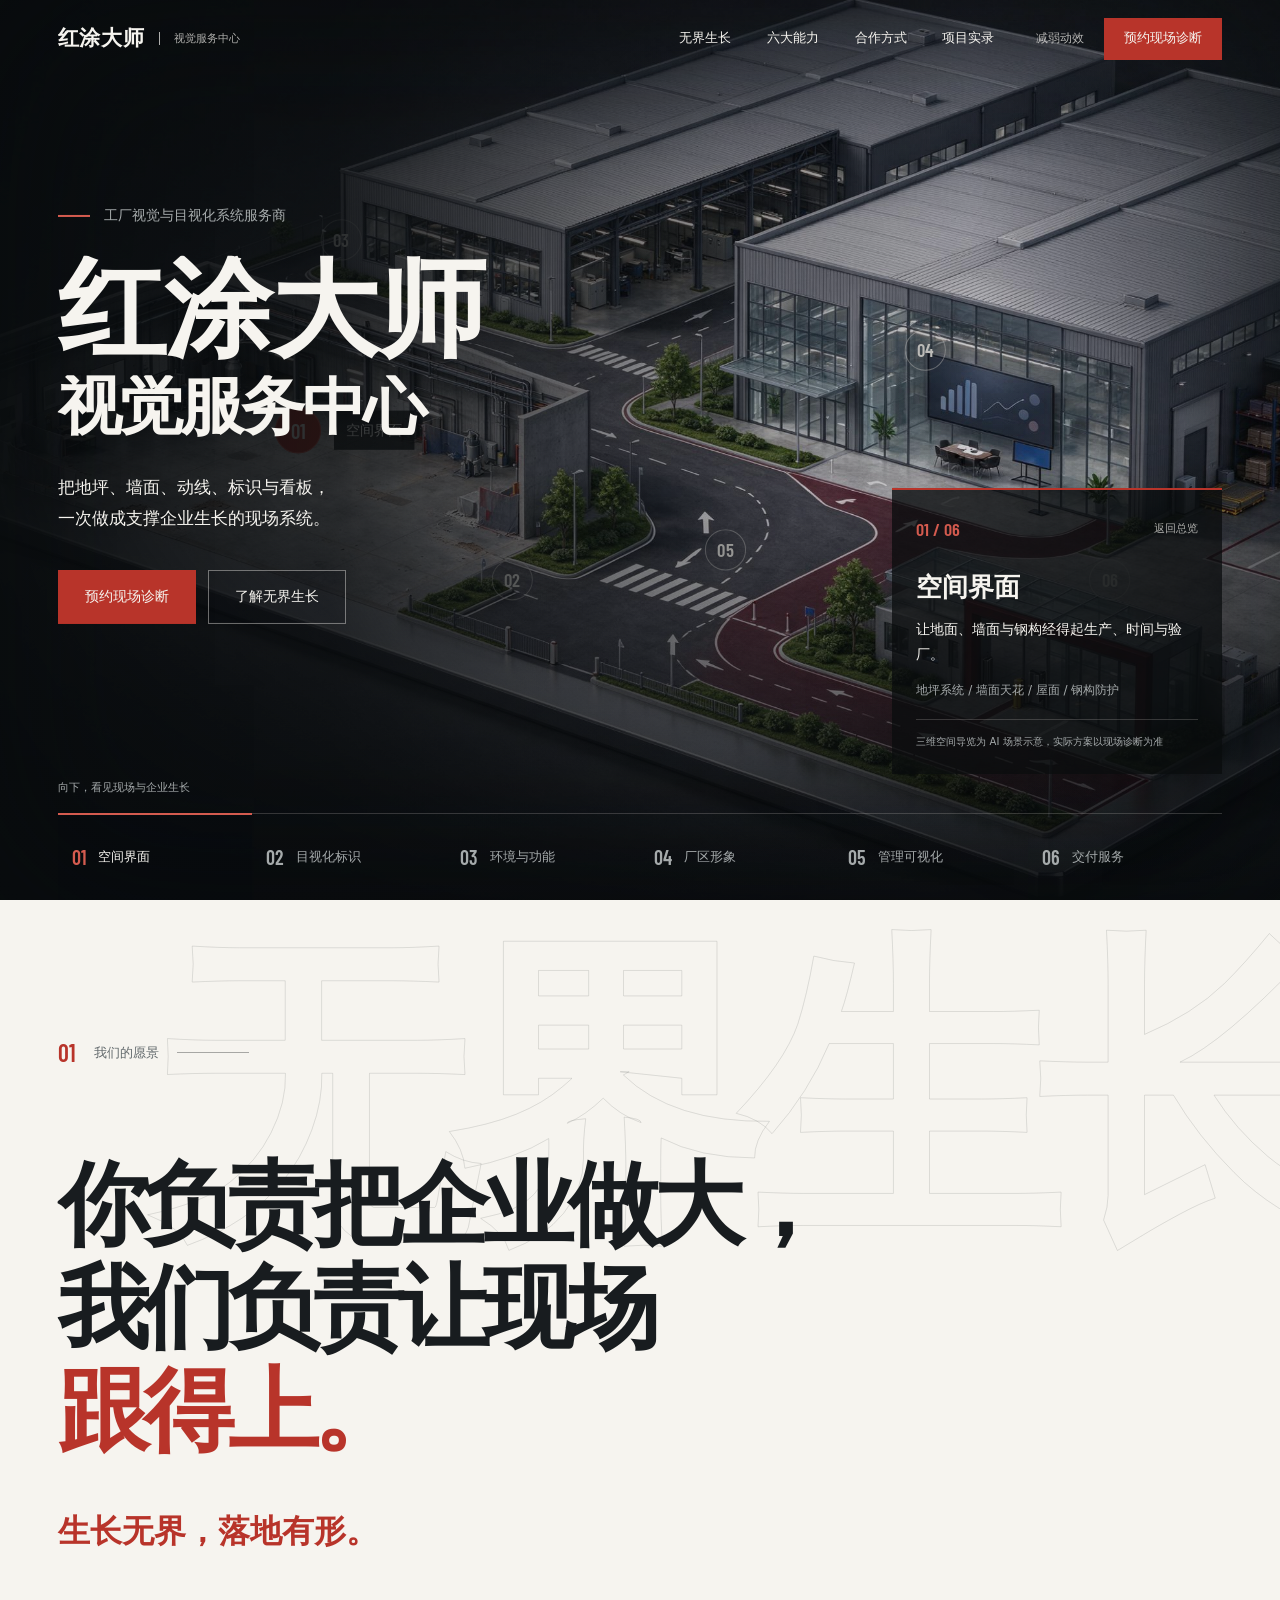
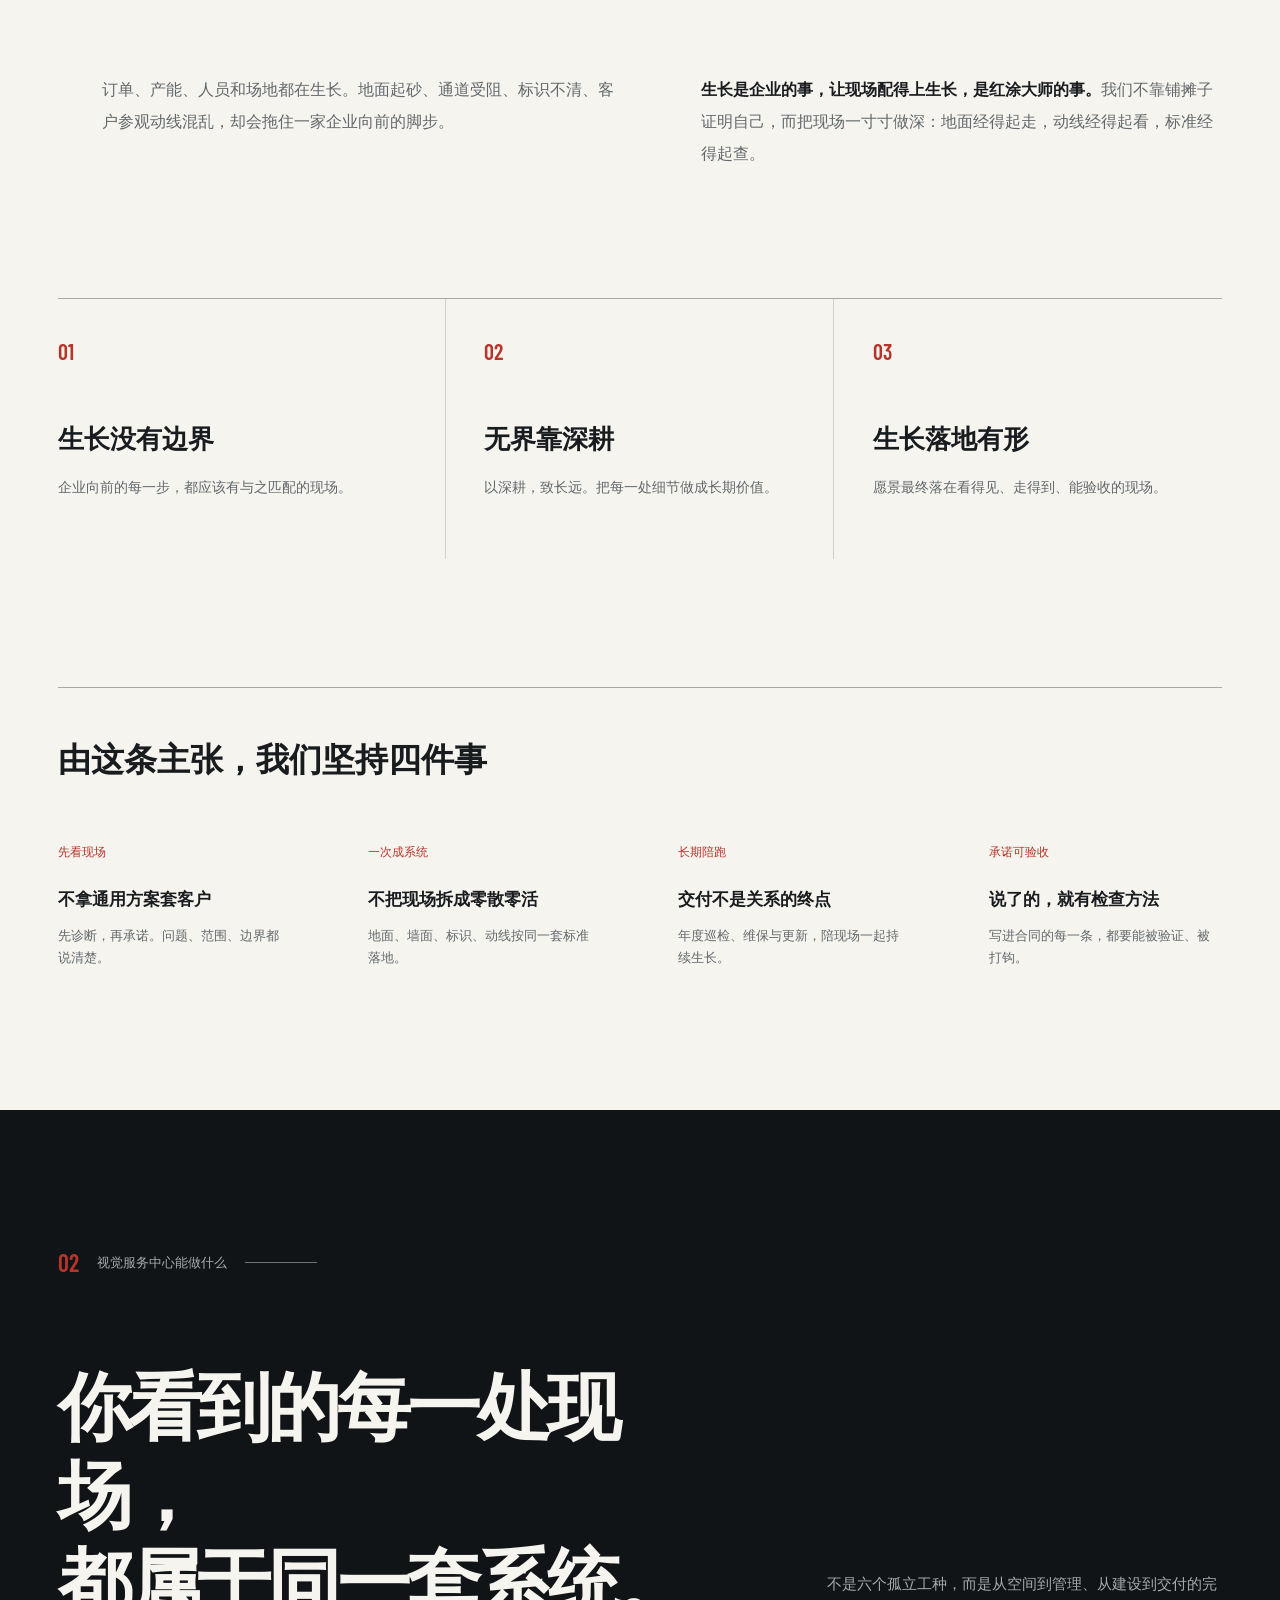
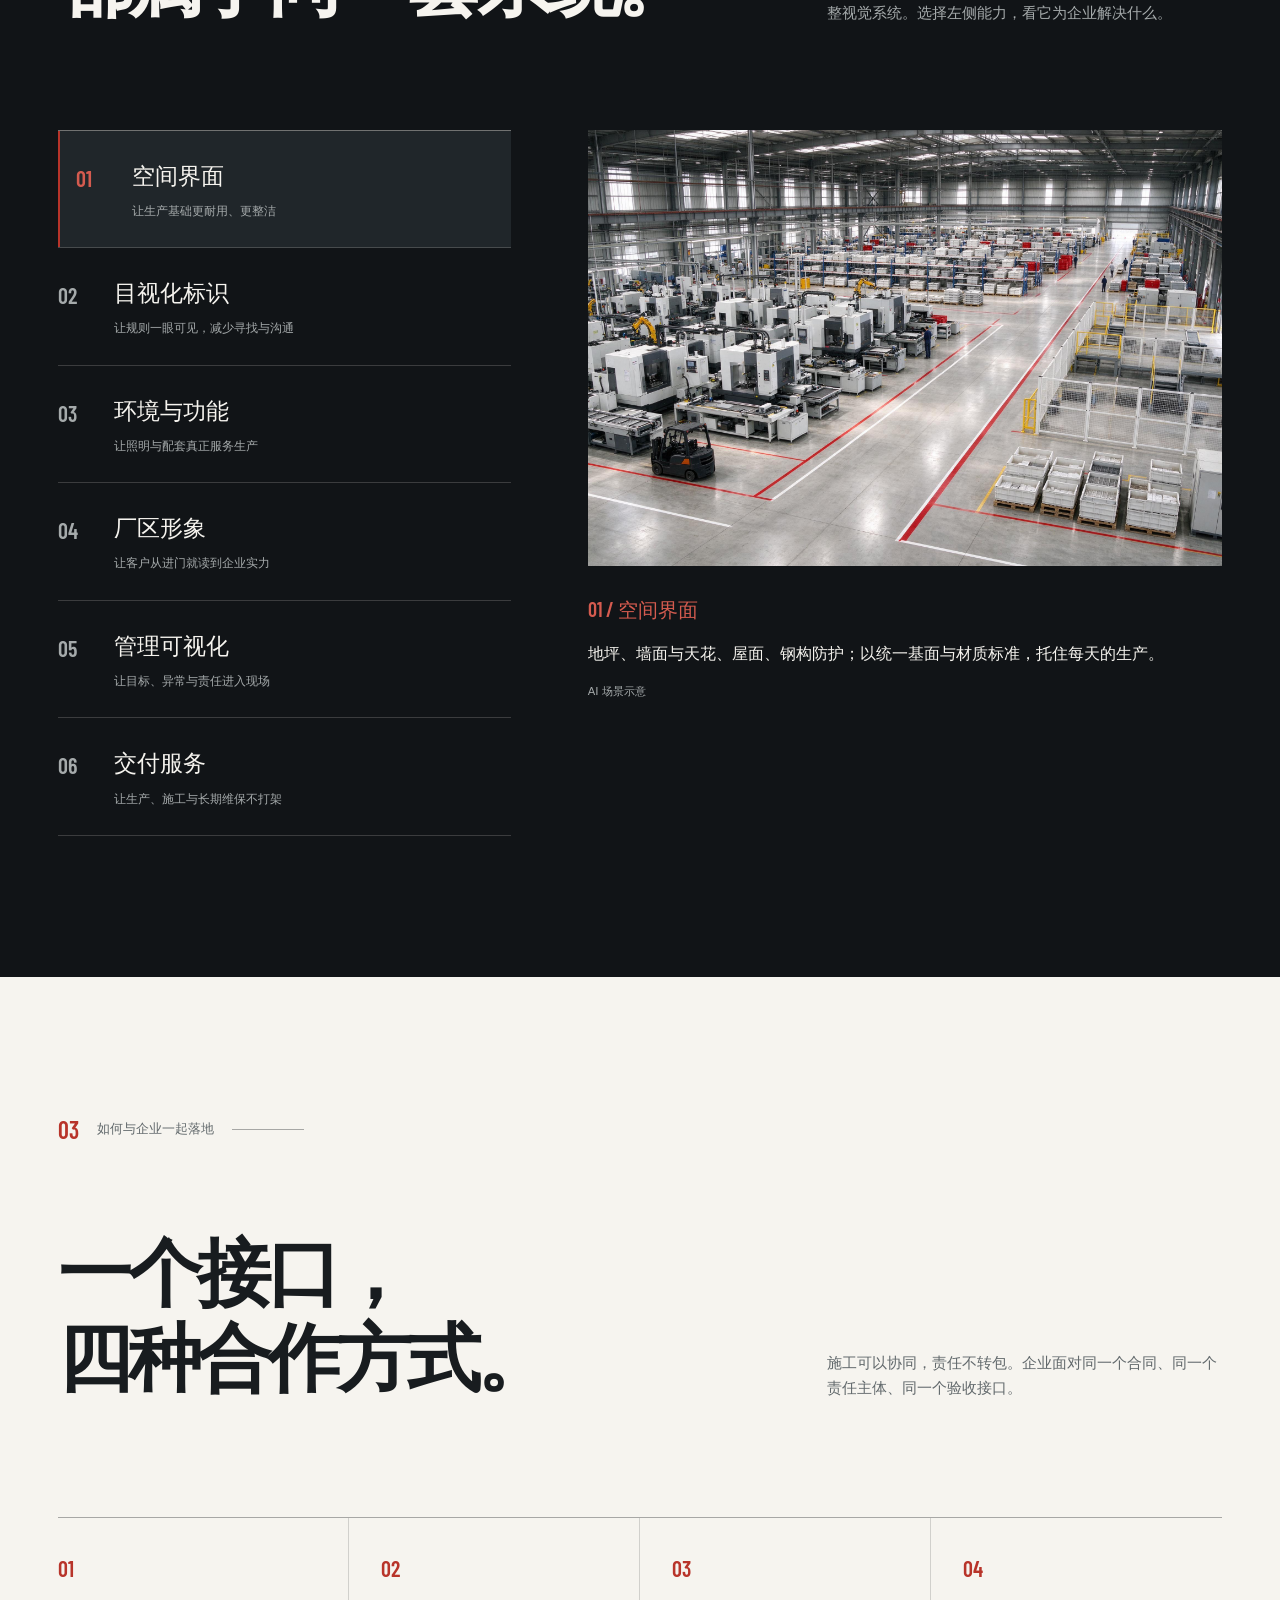
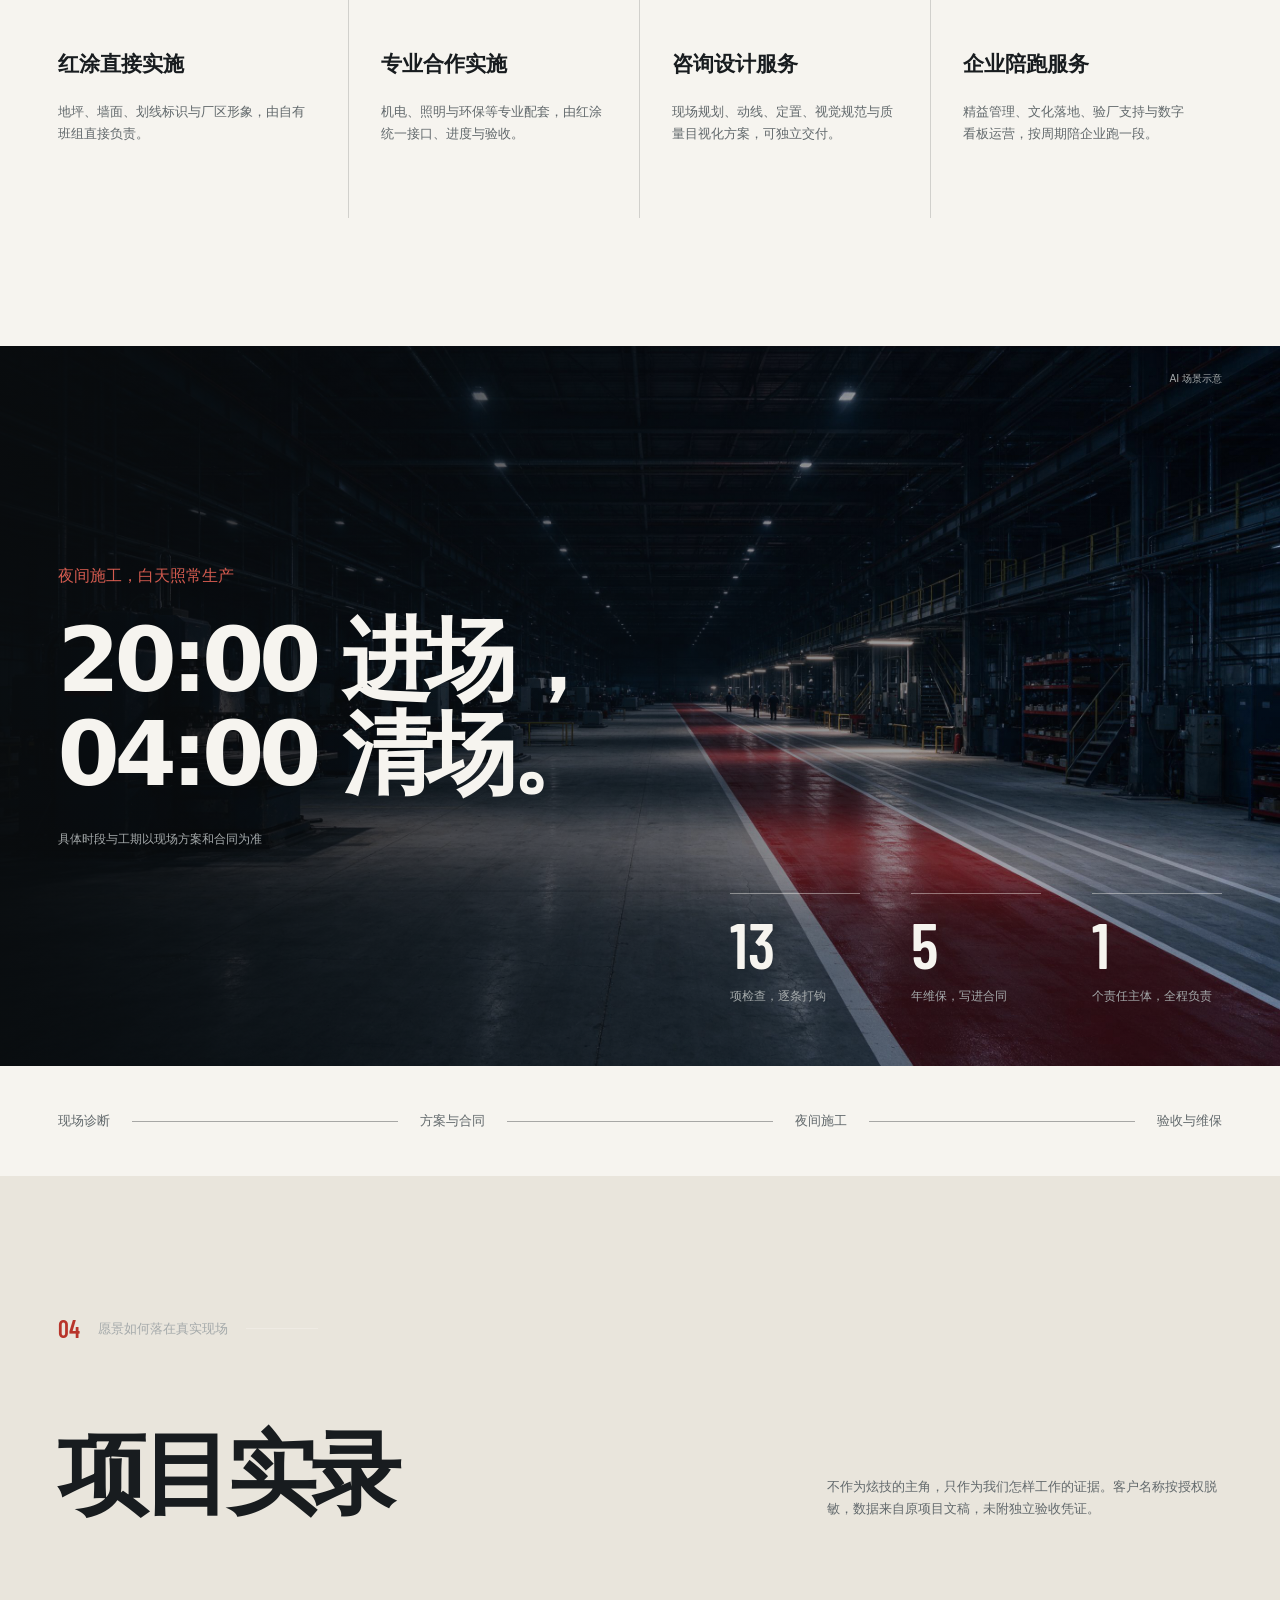
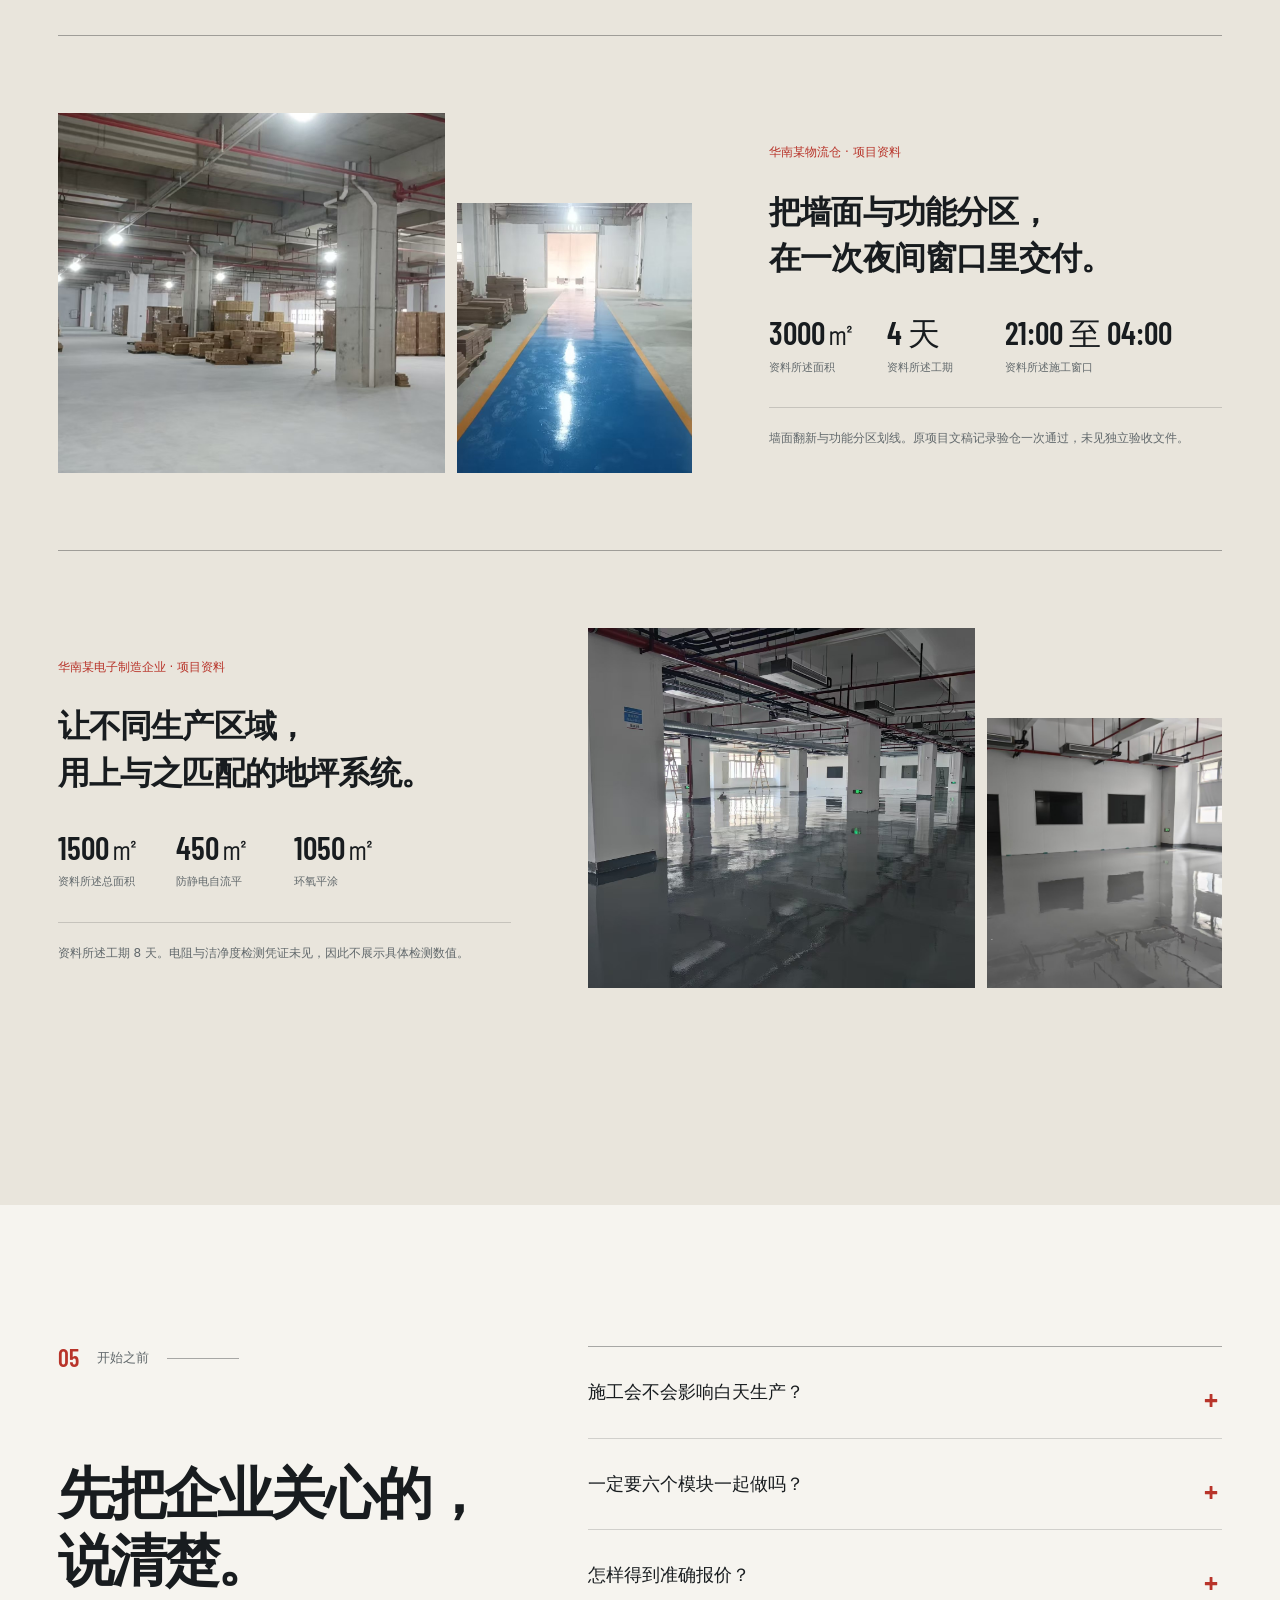
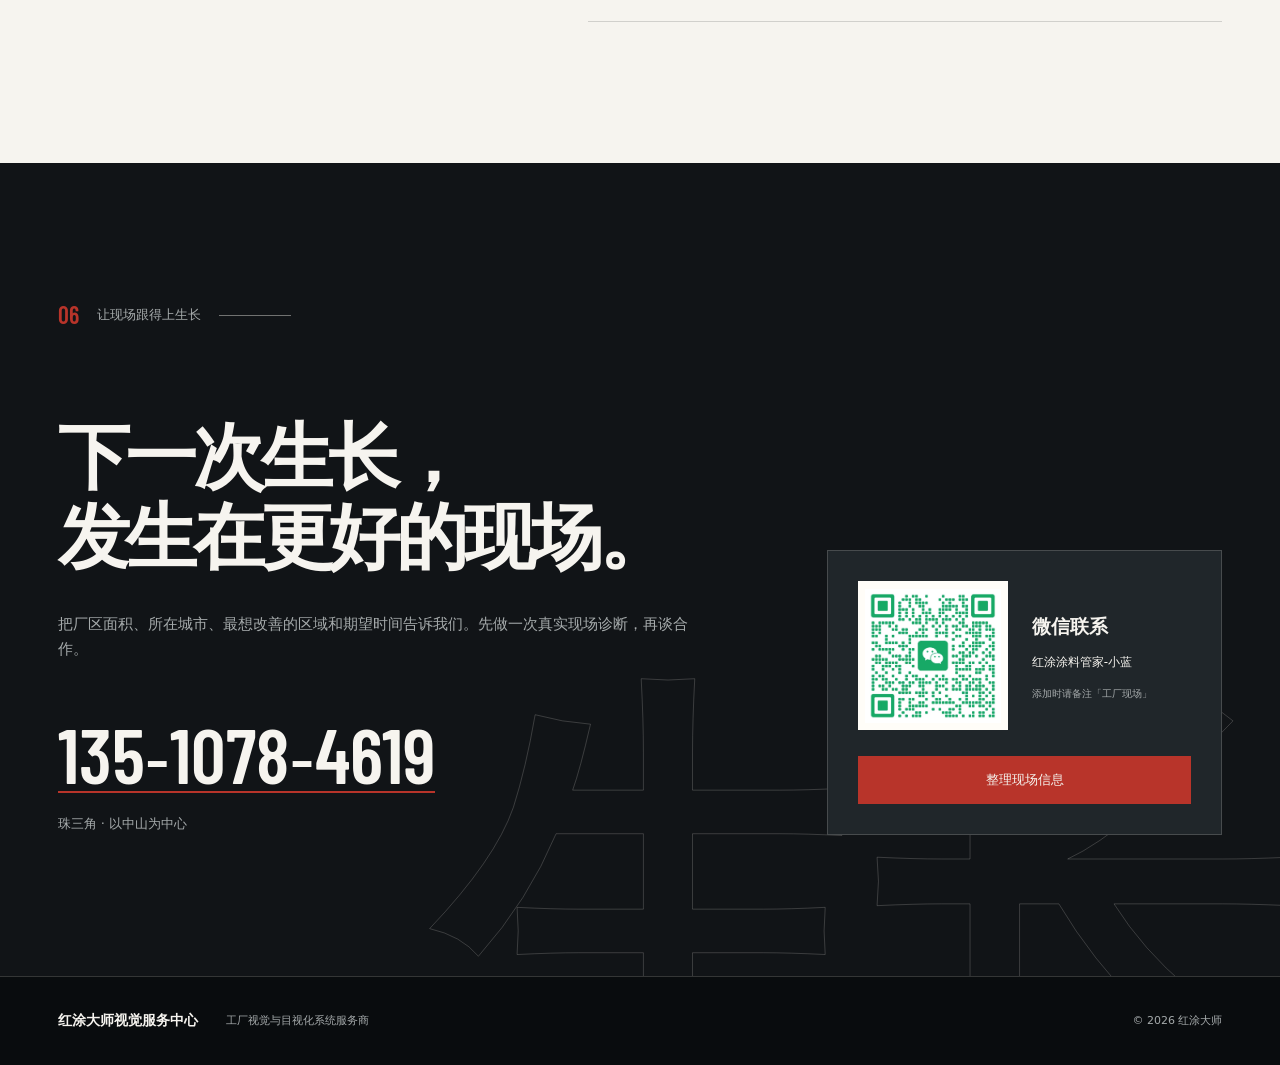
==== commit 62d2b54d: "v4 preview: rebuild around the factory visual system and the growth vision" ====
--- a/v4/index.html
+++ b/v4/index.html
@@ -1,337 +1,250 @@
-<!DOCTYPE html>
+<!doctype html>
 <html lang="zh-CN">
 <head>
-  <meta charset="UTF-8">
-  <meta name="viewport" content="width=device-width, initial-scale=1.0">
-  <title>红涂大师｜工厂视觉与目视化系统服务商</title>
-  <meta name="description" content="面向珠三角制造企业，红涂大师提供工厂空间界面、目视化标识、环境配套、厂区形象、管理可视化与交付维保。统一规划、分项施工，让生产、安全、验厂与日常管理都有清晰依据。">
+  <meta charset="utf-8">
+  <meta name="viewport" content="width=device-width, initial-scale=1">
+  <title>红涂大师视觉服务中心｜工厂视觉与目视化系统服务商</title>
+  <meta name="description" content="红涂大师视觉服务中心：把地坪、墙面、动线、标识、看板与厂区形象，一次做成支撑企业生长的现场系统。夜间施工，13 项检查，5 年维保，服务珠三角制造企业。">
   <meta name="theme-color" content="#111417">
-  <meta name="color-scheme" content="light">
   <link rel="icon" href="assets/img/favicon.svg" type="image/svg+xml">
-  <link rel="canonical" href="https://hongtu-daxshi.cn/">
-  <link rel="preload" href="assets/img/hero-campus.jpg" as="image" fetchpriority="high">
-  <noscript><style>.service-panel[hidden]{display:grid}.service-tabs,.scene-toolbar,.brief-tool button,.motion-toggle,.menu-toggle{display:none}</style></noscript>
+  <link rel="canonical" href="https://hongtu-daxshi.cn/v4/">
+  <meta property="og:type" content="website">
+  <meta property="og:locale" content="zh_CN">
+  <meta property="og:site_name" content="红涂大师视觉服务中心">
+  <meta property="og:title" content="红涂大师视觉服务中心｜工厂视觉与目视化系统服务商">
+  <meta property="og:description" content="把地坪、墙面、动线、标识、看板与厂区形象，一次做成支撑企业生长的现场系统。夜间施工，13 项检查，5 年维保。">
+  <meta property="og:url" content="https://hongtu-daxshi.cn/v4/">
+  <meta property="og:image" content="https://hongtu-daxshi.cn/v4/assets/img/visual-center-3d.jpg">
+  <meta property="og:image:width" content="2816">
+  <meta property="og:image:height" content="1584">
+  <meta property="og:image:alt" content="制造产业园三维轴测场景，AI 场景示意">
+  <meta name="twitter:card" content="summary_large_image">
+  <meta name="twitter:title" content="红涂大师视觉服务中心｜工厂视觉与目视化系统服务商">
+  <meta name="twitter:description" content="把地坪、墙面、动线、标识、看板与厂区形象，一次做成支撑企业生长的现场系统。">
+  <meta name="twitter:image" content="https://hongtu-daxshi.cn/v4/assets/img/visual-center-3d.jpg">
+  <script type="application/ld+json">
+  {"@context":"https://schema.org","@type":"ProfessionalService","name":"红涂大师视觉服务中心","alternateName":"红涂大师","url":"https://hongtu-daxshi.cn/v4/","image":"https://hongtu-daxshi.cn/v4/assets/img/visual-center-3d.jpg","description":"工厂视觉与目视化系统服务商，提供地坪、墙面、动线、标识、看板、厂区形象与长期维保的一体化服务。","telephone":"+86-135-1078-4619","areaServed":["中山市","珠海市","江门市","佛山市","东莞市","深圳市","广州市"],"address":{"@type":"PostalAddress","addressRegion":"广东省","addressLocality":"中山市","addressCountry":"CN"},"slogan":"生长无界，落地有形"}
+  </script>
+  <link rel="preload" href="assets/css/BarlowCondensed-SemiBold.woff2" as="font" type="font/woff2" crossorigin>
+  <link rel="preload" href="assets/img/visual-center-3d.jpg" as="image">
   <link rel="stylesheet" href="assets/css/site.css">
-  <script>document.documentElement.classList.add('js');</script>
+  <script defer src="assets/js/site.js"></script>
 </head>
 <body>
   <a class="skip-link" href="#main">跳到主要内容</a>
-
   <header class="site-header" id="siteHeader">
-    <div class="header-inner">
-      <a class="wordmark" href="#top" aria-label="红涂大师首页">
-        <span class="wordmark-name">红涂大师</span>
-        <span class="wordmark-sub">工厂视觉与目视化<br>系统服务商</span>
-      </a>
-      <button class="menu-toggle" id="menuToggle" type="button" aria-expanded="false" aria-controls="mainNav">菜单</button>
-      <nav class="main-nav" id="mainNav" aria-label="主导航">
-        <a href="#value">现场价值</a>
-        <a href="#system">系统能力</a>
-        <a href="#services">服务选择</a>
-        <a href="#delivery">交付保障</a>
-        <a href="#cases">项目案例</a>
-      </nav>
-      <a class="header-cta" href="#contact"><span>预约现场勘察</span><span class="button-line" aria-hidden="true"></span></a>
+    <a class="brand" href="#home" aria-label="红涂大师视觉服务中心首页">
+      <strong>红涂大师</strong><span>视觉服务中心</span>
+    </a>
+    <nav class="desktop-nav" aria-label="主导航">
+      <a href="#vision">无界生长</a>
+      <a href="#expertise">六大能力</a>
+      <a href="#approach">合作方式</a>
+      <a href="#cases">项目实录</a>
+    </nav>
+    <div class="header-actions">
+      <button class="motion-toggle" id="motionToggle" type="button" aria-pressed="false">减弱动效</button>
+      <a class="header-cta" href="#contact">预约现场诊断</a>
+      <button class="menu-toggle" id="menuToggle" type="button" aria-expanded="false" aria-controls="mobileNav">菜单</button>
     </div>
-    <div class="reading-progress" id="readingProgress" aria-hidden="true"></div>
+    <nav class="mobile-nav" id="mobileNav" aria-label="移动端导航" hidden>
+      <a href="#vision">无界生长</a><a href="#expertise">六大能力</a><a href="#approach">合作方式</a><a href="#cases">项目实录</a><a href="#contact">预约现场诊断</a>
+    </nav>
+    <span class="reading-progress" id="readingProgress" aria-hidden="true"></span>
   </header>
 
   <main id="main">
-    <section class="hero" id="top" aria-labelledby="heroTitle">
-      <div class="hero-media" aria-hidden="true">
-        <img id="heroImage" src="assets/img/hero-campus.jpg" alt="" width="2816" height="1584" fetchpriority="high">
+    <section class="hero" id="home" aria-labelledby="heroTitle">
+      <div class="hero-scene" id="heroScene" aria-label="可交互的工厂视觉服务中心三维空间导览">
+        <div class="hero-camera" id="heroCamera">
+          <img class="hero-scene-image" src="assets/img/visual-center-3d.jpg" width="2816" height="1584" alt="完整制造产业园的三维轴测场景，包含生产、仓储、办公、装卸与参观空间；AI 场景示意" fetchpriority="high" decoding="async">
+          <div class="scene-hotspots" aria-label="选择空间区域">
+            <button class="scene-hotspot is-active" style="--hotspot-x:26%;--hotspot-y:48%" type="button" data-scene-zone="0" aria-pressed="true"><span>01</span><b>空间界面</b></button>
+            <button class="scene-hotspot" style="--hotspot-x:41%;--hotspot-y:63%" type="button" data-scene-zone="1" aria-pressed="false"><span>02</span><b>目视化标识</b></button>
+            <button class="scene-hotspot" style="--hotspot-x:29%;--hotspot-y:29%" type="button" data-scene-zone="2" aria-pressed="false"><span>03</span><b>环境与功能</b></button>
+            <button class="scene-hotspot" style="--hotspot-x:70%;--hotspot-y:40%" type="button" data-scene-zone="3" aria-pressed="false"><span>04</span><b>厂区形象</b></button>
+            <button class="scene-hotspot" style="--hotspot-x:56%;--hotspot-y:60%" type="button" data-scene-zone="4" aria-pressed="false"><span>05</span><b>管理可视化</b></button>
+            <button class="scene-hotspot" style="--hotspot-x:83%;--hotspot-y:63%" type="button" data-scene-zone="5" aria-pressed="false"><span>06</span><b>交付服务</b></button>
+          </div>
+        </div>
       </div>
       <div class="hero-shade" aria-hidden="true"></div>
-      <div class="hero-content shell">
-        <p class="hero-position entrance-item">红涂大师｜工厂视觉与目视化系统服务商</p>
-        <h1 id="heroTitle" class="hero-title">
-          <span class="title-mask"><span>让工厂现场，</span></span>
-          <span class="title-mask"><span>成为看得见的<span class="red-word">竞争力</span>。</span></span>
-        </h1>
-        <div class="hero-intro entrance-item">
-          <p>从地坪与功能分区，到安全标识、参观动线和厂区形象，统一规划、专业施工。让客户到访时看得懂，让班组每天用得顺。</p>
-          <div class="hero-actions">
-            <a class="button button-primary" href="#contact">说说你的现场</a>
-            <a class="button button-quiet" href="#system">查看六项系统能力</a>
-          </div>
-        </div>
-        <dl class="hero-facts entrance-item" aria-label="服务要点">
-          <div><dt>6</dt><dd>个专业模块<br>一张现场总图</dd></div>
-          <div><dt>13</dt><dd>项交付检查<br>逐项核对</dd></div>
-          <div><dt>5<span>年</span></dt><dd>维保服务<br>范围写入合同</dd></div>
-          <div><dt>1</dt><dd>个责任主体<br>统一协调与验收</dd></div>
+      <div class="hero-grain" aria-hidden="true"></div>
+      <div class="hero-copy">
+        <p class="hero-position"><span></span>工厂视觉与目视化系统服务商</p>
+        <h1 id="heroTitle"><span class="hero-title-main">红涂大师</span><span class="hero-subtitle">视觉服务中心</span></h1>
+        <p class="hero-lead">把地坪、墙面、动线、标识与看板，<br>一次做成支撑企业生长的现场系统。</p>
+        <div class="hero-actions">
+          <a class="button button-primary" href="#contact">预约现场诊断</a>
+          <a class="button button-quiet" href="#vision">了解无界生长</a>
+        </div>
+      </div>
+      <aside class="scene-detail" aria-live="polite" aria-atomic="true">
+        <div class="scene-detail-top"><span id="sceneNumber">01 / 06</span><button id="sceneReset" type="button">返回总览</button></div>
+        <h2 id="sceneName">空间界面</h2>
+        <p id="sceneValue">让地面、墙面与钢构经得起生产、时间与验厂。</p>
+        <p class="scene-deliverables" id="sceneDeliverables">地坪系统 / 墙面天花 / 屋面 / 钢构防护</p>
+        <small>三维空间导览为 AI 场景示意，实际方案以现场诊断为准</small>
+      </aside>
+      <div class="hero-zone-nav" role="tablist" aria-label="六项系统能力">
+        <button role="tab" aria-selected="true" data-scene-zone="0"><span>01</span>空间界面</button>
+        <button role="tab" aria-selected="false" data-scene-zone="1"><span>02</span>目视化标识</button>
+        <button role="tab" aria-selected="false" data-scene-zone="2"><span>03</span>环境与功能</button>
+        <button role="tab" aria-selected="false" data-scene-zone="3"><span>04</span>厂区形象</button>
+        <button role="tab" aria-selected="false" data-scene-zone="4"><span>05</span>管理可视化</button>
+        <button role="tab" aria-selected="false" data-scene-zone="5"><span>06</span>交付服务</button>
+      </div>
+      <p class="hero-scroll-cue" aria-hidden="true">向下，看见现场与企业生长</p>
+    </section>
+
+    <section class="vision section" id="vision" aria-labelledby="visionTitle">
+      <div class="vision-ghost" aria-hidden="true">无界生长</div>
+      <div class="wrap">
+        <div class="section-index reveal"><span>01</span><p>我们的愿景</p></div>
+        <div class="vision-statement">
+          <h2 id="visionTitle"><span class="statement-line">你负责把企业做大，</span><span class="statement-line">我们负责让现场</span><span class="statement-line accent">跟得上。</span></h2>
+          <p class="vision-claim reveal">生长无界，落地有形。</p>
+        </div>
+        <div class="vision-explanation reveal">
+          <p>订单、产能、人员和场地都在生长。地面起砂、通道受阻、标识不清、客户参观动线混乱，却会拖住一家企业向前的脚步。</p>
+          <p><strong>生长是企业的事，让现场配得上生长，是红涂大师的事。</strong>我们不靠铺摊子证明自己，而把现场一寸寸做深：地面经得起走，动线经得起看，标准经得起查。</p>
+        </div>
+        <ol class="vision-core">
+          <li class="reveal"><span>01</span><h3>生长没有边界</h3><p>企业向前的每一步，都应该有与之匹配的现场。</p></li>
+          <li class="reveal"><span>02</span><h3>无界靠深耕</h3><p>以深耕，致长远。把每一处细节做成长期价值。</p></li>
+          <li class="reveal"><span>03</span><h3>生长落地有形</h3><p>愿景最终落在看得见、走得到、能验收的现场。</p></li>
+        </ol>
+        <div class="commitments">
+          <h3 class="reveal">由这条主张，我们坚持四件事</h3>
+          <div class="commitment-grid">
+            <article class="reveal"><span>先看现场</span><h4>不拿通用方案套客户</h4><p>先诊断，再承诺。问题、范围、边界都说清楚。</p></article>
+            <article class="reveal"><span>一次成系统</span><h4>不把现场拆成零散零活</h4><p>地面、墙面、标识、动线按同一套标准落地。</p></article>
+            <article class="reveal"><span>长期陪跑</span><h4>交付不是关系的终点</h4><p>年度巡检、维保与更新，陪现场一起持续生长。</p></article>
+            <article class="reveal"><span>承诺可验收</span><h4>说了的，就有检查方法</h4><p>写进合同的每一条，都要能被验证、被打钩。</p></article>
+          </div>
+        </div>
+      </div>
+    </section>
+
+    <section class="expertise section" id="expertise" aria-labelledby="expertiseTitle">
+      <div class="wrap">
+        <div class="section-index section-index-light reveal"><span>02</span><p>视觉服务中心能做什么</p></div>
+        <div class="expertise-heading">
+          <h2 id="expertiseTitle" class="reveal">你看到的每一处现场，<br>都属于同一套系统。</h2>
+          <p class="reveal">不是六个孤立工种，而是从空间到管理、从建设到交付的完整视觉系统。选择左侧能力，看它为企业解决什么。</p>
+        </div>
+        <div class="expertise-browser">
+          <div class="expertise-list" role="tablist" aria-label="六大系统能力">
+            <button class="expertise-row is-active" type="button" role="tab" aria-selected="true" data-expertise="0"><span>01</span><strong>空间界面</strong><small>让生产基础更耐用、更整洁</small></button>
+            <button class="expertise-row" type="button" role="tab" aria-selected="false" data-expertise="1"><span>02</span><strong>目视化标识</strong><small>让规则一眼可见，减少寻找与沟通</small></button>
+            <button class="expertise-row" type="button" role="tab" aria-selected="false" data-expertise="2"><span>03</span><strong>环境与功能</strong><small>让照明与配套真正服务生产</small></button>
+            <button class="expertise-row" type="button" role="tab" aria-selected="false" data-expertise="3"><span>04</span><strong>厂区形象</strong><small>让客户从进门就读到企业实力</small></button>
+            <button class="expertise-row" type="button" role="tab" aria-selected="false" data-expertise="4"><span>05</span><strong>管理可视化</strong><small>让目标、异常与责任进入现场</small></button>
+            <button class="expertise-row" type="button" role="tab" aria-selected="false" data-expertise="5"><span>06</span><strong>交付服务</strong><small>让生产、施工与长期维保不打架</small></button>
+          </div>
+          <div class="expertise-media" id="expertisePanel" role="tabpanel">
+            <div class="expertise-images">
+              <img class="is-active" data-expertise-image="0" src="assets/img/service-audit.jpg" width="2816" height="1584" alt="功能分区清晰的现代制造车间；AI 场景示意" decoding="async">
+              <img data-expertise-image="1" src="assets/img/capability-flow.jpg" width="2816" height="1584" alt="长通道、货架与功能标线清晰的物流中心；AI 场景示意" decoding="async">
+              <img data-expertise-image="2" src="assets/img/visual-center-3d.jpg" width="2816" height="1584" alt="包含机电、照明与生产配套的产业园三维场景；AI 场景示意" decoding="async">
+              <img data-expertise-image="3" src="assets/img/hero-campus.jpg" width="2816" height="1584" alt="开阔现代制造产业园与完整厂区形象；AI 场景示意" decoding="async">
+              <img data-expertise-image="4" src="assets/img/project-electronics-floor.jpg" width="1706" height="1279" alt="制造车间现场与管理区域的项目资料照片" decoding="async">
+              <img data-expertise-image="5" src="assets/img/delivery-night.jpg" width="2816" height="1584" alt="夜间大型车间内的分区施工场景；AI 场景示意" decoding="async">
+            </div>
+            <div class="expertise-caption" aria-live="polite">
+              <span id="expertiseCaptionIndex">01 / 空间界面</span>
+              <p id="expertiseCaptionText">地坪、墙面与天花、屋面、钢构防护；以统一基面与材质标准，托住每天的生产。</p>
+              <small id="expertiseImageNote">AI 场景示意</small>
+            </div>
+          </div>
+        </div>
+      </div>
+    </section>
+
+    <section class="approach section" id="approach" aria-labelledby="approachTitle">
+      <div class="wrap">
+        <div class="section-index reveal"><span>03</span><p>如何与企业一起落地</p></div>
+        <div class="approach-heading">
+          <h2 id="approachTitle" class="reveal">一个接口，<br>四种合作方式。</h2>
+          <p class="reveal">施工可以协同，责任不转包。企业面对同一个合同、同一个责任主体、同一个验收接口。</p>
+        </div>
+        <div class="approach-grid">
+          <article class="reveal"><span>01</span><h3>红涂直接实施</h3><p>地坪、墙面、划线标识与厂区形象，由自有班组直接负责。</p></article>
+          <article class="reveal"><span>02</span><h3>专业合作实施</h3><p>机电、照明与环保等专业配套，由红涂统一接口、进度与验收。</p></article>
+          <article class="reveal"><span>03</span><h3>咨询设计服务</h3><p>现场规划、动线、定置、视觉规范与质量目视化方案，可独立交付。</p></article>
+          <article class="reveal"><span>04</span><h3>企业陪跑服务</h3><p>精益管理、文化落地、验厂支持与数字看板运营，按周期陪企业跑一段。</p></article>
+        </div>
+      </div>
+      <div class="delivery-proof reveal">
+        <img src="assets/img/delivery-night.jpg" width="2816" height="1584" alt="夜间制造车间内的宏观施工场景；AI 场景示意" decoding="async">
+        <div class="delivery-proof-shade" aria-hidden="true"></div>
+        <div class="delivery-proof-copy">
+          <p>夜间施工，白天照常生产</p>
+          <h3>20:00 进场，<br>04:00 清场。</h3>
+          <span>具体时段与工期以现场方案和合同为准</span>
+        </div>
+        <dl class="delivery-facts">
+          <div><dt>13</dt><dd>项检查，逐条打钩</dd></div>
+          <div><dt>5</dt><dd>年维保，写进合同</dd></div>
+          <div><dt>1</dt><dd>个责任主体，全程负责</dd></div>
         </dl>
-      </div>
-      <p class="hero-caption">AI 场景示意｜实际方案以现场勘察与合同为准</p>
-      <a class="scroll-cue" href="#value" aria-label="向下了解现场价值"><span>向下了解</span><i aria-hidden="true"></i></a>
-    </section>
-
-    <nav class="intent-bar" aria-label="按现场需求快速浏览">
-      <div class="shell intent-inner">
-        <span class="intent-label">你正在面对</span>
-        <a href="#services" data-service-link="0">验厂前现场整改</a>
-        <a href="#services" data-service-link="1">车间与仓储升级</a>
-        <a href="#services" data-service-link="2">客户参访与形象焕新</a>
-        <a class="intent-contact" href="#contact">还不确定，先做一次现场勘察</a>
-      </div>
-    </nav>
-
-    <section class="value-section section" id="value" aria-labelledby="valueTitle">
-      <div class="shell">
-        <header class="section-heading value-heading" data-reveal>
-          <p class="section-index">01｜现场价值</p>
-          <h2 id="valueTitle">不是把工厂刷得更好看，<br>是让现场更好地<span>为你工作</span>。</h2>
-          <p>视觉系统不是装饰。它把空间、规则和责任放到每个人都能看见的位置，服务生产，也服务客户对你的判断。</p>
-        </header>
-        <div class="value-grid">
-          <article class="value-item" data-reveal-item>
-            <span class="value-number">01</span>
-            <h3>生产更有秩序</h3>
-            <p>用功能分区、通道边界和定置标识，减少找路、找物与交叉干扰。</p>
-            <span class="value-outcome">空间用得明白</span>
-          </article>
-          <article class="value-item" data-reveal-item>
-            <span class="value-number">02</span>
-            <h3>安全更有提示</h3>
-            <p>把风险点、禁限行规则与作业要求放到对应位置，让提醒出现在需要它的地方。</p>
-            <span class="value-outcome">规则看得清楚</span>
-          </article>
-          <article class="value-item" data-reveal-item>
-            <span class="value-number">03</span>
-            <h3>验厂更有准备</h3>
-            <p>区域、状态、标识与记录相互对应，减少临时补材料、临时摆现场。</p>
-            <span class="value-outcome">检查拿得出依据</span>
-          </article>
-          <article class="value-item" data-reveal-item>
-            <span class="value-number">04</span>
-            <h3>管理更省精力</h3>
-            <p>把现场标准做成可见、可查、可维护的工具，而不是只存在于一次培训里。</p>
-            <span class="value-outcome">标准留得下来</span>
-          </article>
-        </div>
-      </div>
-    </section>
-
-    <section class="system-section section" id="system" aria-labelledby="systemTitle">
-      <div class="shell">
-        <header class="section-heading system-heading" data-reveal>
-          <p class="section-index">02｜系统能力</p>
-          <h2 id="systemTitle">六项能力，不是六次拼凑。<br>都在<span>同一张现场总图</span>里。</h2>
-          <p>点击模块，看我们具体做什么，以及它能为你的现场解决什么。</p>
-        </header>
-
-        <div class="system-explorer" data-reveal>
-          <div class="system-list" aria-label="选择系统模块">
-            <button class="system-tab is-active" type="button" data-system="0" aria-pressed="true"><span>01</span><strong>空间界面</strong><small>地面、墙面与屋面</small></button>
-            <button class="system-tab" type="button" data-system="1" aria-pressed="false"><span>02</span><strong>目视化标识</strong><small>分区、通道与安全提示</small></button>
-            <button class="system-tab" type="button" data-system="2" aria-pressed="false"><span>03</span><strong>环境功能</strong><small>照明、机电与环保接口</small></button>
-            <button class="system-tab" type="button" data-system="3" aria-pressed="false"><span>04</span><strong>厂区形象</strong><small>入口、外立面与参访动线</small></button>
-            <button class="system-tab" type="button" data-system="4" aria-pressed="false"><span>05</span><strong>管理可视化</strong><small>看板、状态与现场标准</small></button>
-            <button class="system-tab" type="button" data-system="5" aria-pressed="false"><span>06</span><strong>交付服务</strong><small>勘察、施工、验收与维保</small></button>
-          </div>
-
-          <div class="system-workbench">
-            <div class="system-viewport" id="systemViewport">
-              <img class="system-fallback" id="systemFallback" src="assets/img/service-audit.jpg" alt="开阔的工厂车间功能分区场景示意" width="2816" height="1584">
-              <canvas id="systemCanvas" aria-label="可交互的工厂六模块三维总图；也可使用左侧按钮切换模块"></canvas>
-              <div class="scene-status" id="sceneStatus">正在构建现场总图</div>
-              <div class="scene-toolbar">
-                <button id="viewReset" type="button">返回全景</button>
-                <span id="viewHint">拖动画面可微调视角</span>
-              </div>
-              <p class="scene-caption">三维总图为空间关系示意，不代替施工图</p>
-            </div>
-            <div class="system-detail" id="systemDetail" aria-live="polite">
-              <div class="system-detail-title"><span id="systemNumber">01 / 06</span><h3 id="systemName">空间界面</h3></div>
-              <div><h4>我们提供</h4><p id="systemProvide">地坪、墙面、屋面与钢构界面的检查、修复和更新，按生产要求匹配材料与工序。</p></div>
-              <div><h4>对你的价值</h4><p id="systemValue">先解决起砂、破损、渗漏和区域混乱，再让清洁、使用与维护都有稳定基础。</p></div>
-              <ul class="deliverable-list" id="systemDeliverables"><li>基面检查</li><li>材料与工序建议</li><li>分区施工</li></ul>
-            </div>
-          </div>
-        </div>
-        <noscript><p class="noscript-note">六项模块：空间界面、目视化标识、环境功能、厂区形象、管理可视化、交付服务。启用 JavaScript 可查看交互总图。</p></noscript>
-      </div>
-    </section>
-
-    <section class="services-section section" id="services" aria-labelledby="servicesTitle">
-      <div class="shell">
-        <header class="section-heading services-heading" data-reveal>
-          <p class="section-index">03｜服务选择</p>
-          <h2 id="servicesTitle">不用先懂工艺。<br>从你的<span>当务之急</span>开始。</h2>
-          <p>三种合作起点，对应不同现场目标。范围可组合，工序、预算与工期在勘察后逐项确认。</p>
-        </header>
-
-        <div class="service-tabs" role="tablist" aria-label="选择服务方向" data-reveal>
-          <button id="serviceTab0" role="tab" aria-selected="true" aria-controls="servicePanel0" data-service="0" type="button"><span>01</span>验厂与现场规范化</button>
-          <button id="serviceTab1" role="tab" aria-selected="false" aria-controls="servicePanel1" data-service="1" type="button"><span>02</span>车间与仓储升级</button>
-          <button id="serviceTab2" role="tab" aria-selected="false" aria-controls="servicePanel2" data-service="2" type="button"><span>03</span>厂区形象焕新</button>
-        </div>
-
-        <div class="service-panels" data-reveal>
-          <article class="service-panel" id="servicePanel0" role="tabpanel" aria-labelledby="serviceTab0" data-service-panel="0">
-            <div class="service-copy">
-              <p class="service-fit">适合：客户验厂临近、现场规则不清、需要集中整改</p>
-              <h3>把验厂前零散的事，<br>变成一张能执行的清单。</h3>
-              <p>先对照你的验厂要求与现场差距，确定区域、标识、通道、墙面地面的整改优先级。哪些必须先做、哪些可分阶段做，一次讲清。</p>
-              <ul class="service-scope"><li>现场问题清单与优先级</li><li>功能分区与安全标识</li><li>墙地面基础整改</li><li>整改后逐项复核</li></ul>
-              <div class="service-commercial"><p><span>参考预算</span><strong>3 至 8<small>万元起</small></strong></p><p><span>参考工期</span><strong>7 至 15<small>天</small></strong></p></div>
-              <a class="text-link" href="#contact" data-brief="验厂与现场规范化">带着验厂要求来沟通</a>
-            </div>
-            <figure class="service-image"><img src="assets/img/service-audit.jpg" alt="大型制造车间分区与通道的高机位场景示意" width="2816" height="1584" loading="lazy"><figcaption>AI 场景示意｜整改范围以现场勘察为准</figcaption></figure>
-          </article>
-
-          <article class="service-panel" id="servicePanel1" role="tabpanel" aria-labelledby="serviceTab1" data-service-panel="1">
-            <div class="service-copy">
-              <p class="service-fit">适合：地坪老化、动线交叉、库区混乱、生产环境需要升级</p>
-              <h3>不只更新一层地面，<br>把使用效率一起排进去。</h3>
-              <p>从人员、物料、叉车与访客怎么走开始，统筹地坪系统、库位分区、通道边界和配套设施。可分区分段施工，减少对生产的影响。</p>
-              <ul class="service-scope"><li>基面与使用强度评估</li><li>人流、物流与参观动线</li><li>耐磨、防静电等按需选型</li><li>分区施工与交付检查</li></ul>
-              <div class="service-commercial"><p><span>参考预算</span><strong>20 至 50<small>万元</small></strong></p><p><span>参考工期</span><strong>2 至 6<small>周</small></strong></p></div>
-              <a class="text-link" href="#contact" data-brief="车间与仓储升级">带着平面草图来沟通</a>
-            </div>
-            <figure class="service-image"><img src="assets/img/service-flow.jpg" alt="大型仓储中心货架、通道和功能分区的高机位场景示意" width="2816" height="1584" loading="lazy"><figcaption>AI 场景示意｜材料与工期按使用条件确定</figcaption></figure>
-          </article>
-
-          <article class="service-panel" id="servicePanel2" role="tabpanel" aria-labelledby="serviceTab2" data-service-panel="2">
-            <div class="service-copy">
-              <p class="service-fit">适合：客户参访频繁、入口陈旧、企业形象与生产实力不匹配</p>
-              <h3>让客户从进厂那一刻，<br>看懂你的专业与管理。</h3>
-              <p>把门头、外立面、接待区、参观通道与关键看板连成一条有逻辑的参访路径。不是单独做一个门头，而是统一客户看到的第一印象。</p>
-              <ul class="service-scope"><li>入口与厂区界面更新</li><li>参访路线与展示节点</li><li>标识与企业文化载体</li><li>灯光、机电等接口协同</li></ul>
-              <div class="service-commercial"><p><span>参考预算</span><strong>5 至 15<small>万元起</small></strong></p><p><span>参考工期</span><strong>2 至 4<small>周</small></strong></p></div>
-              <a class="text-link" href="#contact" data-brief="厂区形象焕新">带着参访需求来沟通</a>
-            </div>
-            <figure class="service-image"><img src="assets/img/hero-campus.jpg" alt="现代制造产业园完整厂区与入口的高位鸟瞰场景示意" width="2816" height="1584" loading="lazy"><figcaption>AI 场景示意｜形象方案按厂区现状设计</figcaption></figure>
-          </article>
-        </div>
-        <p class="commercial-note">预算与工期为既有服务包参考口径，不构成一口价承诺；最终范围、金额与排期以现场勘察及合同清单为准。</p>
-      </div>
-    </section>
-
-    <section class="delivery-section section" id="delivery" aria-labelledby="deliveryTitle">
-      <div class="delivery-visual" data-reveal>
-        <img src="assets/img/night-delivery.jpg" alt="大型车间夜间分区施工的高机位场景示意" width="2816" height="1584" loading="lazy">
-        <div class="delivery-overlay shell">
-          <p class="section-index">04｜交付保障</p>
-          <h2 id="deliveryTitle">把改造安排进生产间隙，<br>把影响控制在<span>约定范围</span>里。</h2>
-          <p>能否不停产，不先拍胸脯。先勘察基面、工艺与产线，再确认夜间窗口、分段顺序和每天交接条件。</p>
-        </div>
-        <p class="delivery-caption">AI 场景示意｜常规夜间窗口为 20:00 至 04:00，具体以项目排期为准</p>
-      </div>
-      <div class="shell delivery-content">
-        <ol class="shift-steps" aria-label="夜间施工交接流程" data-reveal>
-          <li><time>20:00</time><h3>进场交底</h3><p>核对区域、风险和当晚工序</p></li>
-          <li><span>分段</span><h3>围挡保护</h3><p>隔离作业区与生产区</p></li>
-          <li><span>夜间</span><h3>按图施工</h3><p>项目负责人统一协调</p></li>
-          <li><time>04:00</time><h3>清场交接</h3><p>按约定条件恢复现场</p></li>
-          <li><span>白天</span><h3>复核记录</h3><p>确认当晚结果与下一窗口</p></li>
-        </ol>
-        <div class="assurance-grid">
-          <article data-reveal-item><strong>13<span>项</span></strong><h3>交付检查</h3><p>位置、颜色、尺寸、内容与完成情况逐项核对；问题退回整改，不用一句“差不多”交差。</p></article>
-          <article data-reveal-item><strong>5<span>年</span></strong><h3>维保服务</h3><p>巡检、修补与年度更新按合同范围执行，响应方式与责任边界提前写清。</p></article>
-          <article data-reveal-item><strong>1<span>家</span></strong><h3>责任主体</h3><p>方案、接口、施工与验收统一协调，减少多方来回确认与问题互相推。</p></article>
-        </div>
-        <div class="process-strip" data-reveal>
-          <h3>合作怎么走</h3>
-          <ol><li><span>01</span>现场勘察<small>看现状、问目标</small></li><li><span>02</span>方案清单<small>总图与分项报价</small></li><li><span>03</span>签约排期<small>范围与窗口确认</small></li><li><span>04</span>分区施工<small>每日交接记录</small></li><li><span>05</span>验收维保<small>检查与后续维护</small></li></ol>
-        </div>
-      </div>
-    </section>
-
-    <section class="cases-section section" id="cases" aria-labelledby="casesTitle">
-      <div class="shell">
-        <header class="section-heading cases-heading" data-reveal>
-          <p class="section-index">05｜项目案例</p>
-          <h2 id="casesTitle">看真实项目里，<br>问题怎样<span>落到结果</span>。</h2>
-          <p>以下按已登记项目资料整理，客户名称脱敏。面积、工期与验收表述来自原项目文稿，未附独立验收凭证。</p>
-        </header>
-
-        <article class="case-study" data-reveal>
-          <div class="case-gallery">
-            <figure class="case-main"><img src="assets/img/case-warehouse.jpg" alt="华南某物流仓完成墙面与功能分区后的主通道" width="1920" height="1080" loading="lazy"><figcaption>项目资料照片｜完成后</figcaption></figure>
-            <figure class="case-side"><img src="assets/img/case-warehouse-work.jpg" alt="物流仓地面功能分区施工过程" width="1440" height="810" loading="lazy"><figcaption>施工中</figcaption></figure>
-          </div>
-          <div class="case-copy">
-            <h3>四天夜间窗口，完成墙面更新与功能分区。</h3>
-            <p class="case-type">物流仓储｜华南某物流仓</p>
-            <p>白天保持仓储作业，夜间分区域施工。红涂负责墙面乳胶漆、地面划线与功能填色，让主通道、作业区和边界一眼可辨。</p>
-            <dl class="case-facts"><div><dt>3000㎡</dt><dd>项目资料面积</dd></div><div><dt>4 天</dt><dd>项目资料工期</dd></div><div><dt>21:00 至 04:00</dt><dd>项目施工窗口</dd></div></dl>
-            <p class="case-result"><span>项目记录</span>验仓一次通过；墙面与地面分区按项目清单完成。</p>
-          </div>
+        <small class="delivery-ai-note">AI 场景示意</small>
+      </div>
+      <div class="wrap delivery-process reveal" aria-label="交付流程">
+        <span>现场诊断</span><i></i><span>方案与合同</span><i></i><span>夜间施工</span><i></i><span>验收与维保</span>
+      </div>
+    </section>
+
+    <section class="cases section" id="cases" aria-labelledby="casesTitle">
+      <div class="wrap">
+        <div class="section-index section-index-light reveal"><span>04</span><p>愿景如何落在真实现场</p></div>
+        <div class="cases-heading"><h2 id="casesTitle" class="reveal">项目实录</h2><p class="reveal">不作为炫技的主角，只作为我们怎样工作的证据。客户名称按授权脱敏，数据来自原项目文稿，未附独立验收凭证。</p></div>
+        <article class="case-row reveal">
+          <div class="case-images"><img src="assets/img/project-logistics.jpg" width="1920" height="1080" alt="已完成功能分区的物流仓项目资料照片" decoding="async"><img src="assets/img/project-logistics-work.jpg" width="1440" height="810" alt="物流仓地面标线施工项目资料照片" decoding="async"></div>
+          <div class="case-copy"><span>华南某物流仓 · 项目资料</span><h3>把墙面与功能分区，<br>在一次夜间窗口里交付。</h3><dl><div><dt>3000㎡</dt><dd>资料所述面积</dd></div><div><dt>4 天</dt><dd>资料所述工期</dd></div><div><dt>21:00 至 04:00</dt><dd>资料所述施工窗口</dd></div></dl><p>墙面翻新与功能分区划线。原项目文稿记录验仓一次通过，未见独立验收文件。</p></div>
         </article>
-
-        <article class="case-study case-reverse" data-reveal>
-          <div class="case-gallery">
-            <figure class="case-main"><img src="assets/img/case-smt.jpg" alt="珠三角某电子制造企业完成地坪后的生产区域" width="1706" height="1279" loading="lazy"><figcaption>项目资料照片｜完成后</figcaption></figure>
-            <figure class="case-side"><img src="assets/img/case-smt-floor.jpg" alt="电子制造车间防静电与环氧地坪区域" width="1706" height="1279" loading="lazy"><figcaption>分区地坪</figcaption></figure>
-          </div>
-          <div class="case-copy">
-            <h3>两种地坪系统，对应不同生产区域。</h3>
-            <p class="case-type">电子制造｜珠三角某 SMT 车间</p>
-            <p>按生产需求划分防静电自流平与环氧平涂区域，分段安排基层处理与面层施工。具体电阻、洁净度等指标需以检测报告为准。</p>
-            <dl class="case-facts"><div><dt>1500㎡</dt><dd>项目资料总面积</dd></div><div><dt>8 天</dt><dd>项目资料工期</dd></div><div><dt>450 + 1050㎡</dt><dd>两类地坪面积</dd></div></dl>
-            <p class="case-result"><span>项目记录</span>防静电自流平 450㎡，环氧平涂 1050㎡，按区域形成双系统。</p>
-          </div>
+        <article class="case-row case-row-reverse reveal">
+          <div class="case-images"><img src="assets/img/project-electronics.jpg" width="1706" height="1279" alt="电子制造车间项目资料照片" decoding="async"><img src="assets/img/project-electronics-floor.jpg" width="1706" height="1279" alt="电子制造车间分区地坪项目资料照片" decoding="async"></div>
+          <div class="case-copy"><span>华南某电子制造企业 · 项目资料</span><h3>让不同生产区域，<br>用上与之匹配的地坪系统。</h3><dl><div><dt>1500㎡</dt><dd>资料所述总面积</dd></div><div><dt>450㎡</dt><dd>防静电自流平</dd></div><div><dt>1050㎡</dt><dd>环氧平涂</dd></div></dl><p>资料所述工期 8 天。电阻与洁净度检测凭证未见，因此不展示具体检测数值。</p></div>
         </article>
       </div>
     </section>
 
-    <section class="faq-section section" id="faq" aria-labelledby="faqTitle">
-      <div class="shell faq-layout">
-        <header class="section-heading" data-reveal>
-          <p class="section-index">06｜合作前常见问题</p>
-          <h2 id="faqTitle">把边界先说清，<br>合作才更顺。</h2>
-        </header>
-        <div class="faq-list" data-reveal>
-          <details><summary>我的工厂能不能不停产施工？<span aria-hidden="true"></span></summary><p>要先看工艺、基面和产线条件。可分区分段、利用夜间窗口的项目，会明确每天进撤场与交接条件；必须暂停的工序也会提前单列，不默认承诺“零停产”。</p></details>
-          <details><summary>只有面积，没有完整图纸，能开始吗？<span aria-hidden="true"></span></summary><p>可以。提供厂区位置、大致面积、现场照片和你最想解决的问题，我们先判断勘察重点；现场测量后再形成分区图、工序与清单报价。</p></details>
-          <details><summary>是不是六个模块都要一起做？<span aria-hidden="true"></span></summary><p>不是。可以从一个紧急问题开始，也可以分阶段实施。总图的作用是先看清相互关系，避免今天做的地面、明天又被管线或动线调整推翻。</p></details>
-          <details><summary>报价里会写清哪些内容？<span aria-hidden="true"></span></summary><p>按区域、材料、工序、数量和配套接口分项列明，同时确认施工窗口、验收方式与维保范围。网页上的预算是参考区间，最终按现场清单与合同执行。</p></details>
-          <details><summary>哪些效果需要检测或验收依据？<span aria-hidden="true"></span></summary><p>防静电、耐磨、防火等性能不以宣传语代替检测。需要特定指标时，在方案阶段约定材料资料、检测方法和验收条件；没有依据的数值不对外承诺。</p></details>
-        </div>
-      </div>
-    </section>
-
-    <section class="contact-section" id="contact" aria-labelledby="contactTitle">
-      <div class="shell contact-layout">
-        <div class="contact-main" data-reveal>
-          <p class="section-index">07｜联系红涂</p>
-          <h2 id="contactTitle">把你的现场，<br>先发给我们看。</h2>
-          <p>不用先整理成正式方案。厂区地址、大致面积、几张现场照片，再加上最想解决的问题，就足够开始一次有效沟通。</p>
-          <a class="contact-phone" href="tel:+8613510784619"><span>直接电话沟通</span>135-1078-4619</a>
-          <div class="brief-tool" id="briefTool">
-            <button class="button button-primary" id="briefButton" type="button">复制现场信息清单</button>
-            <p id="briefStatus" aria-live="polite">粘贴到微信，按清单填写即可。</p>
-            <textarea id="briefTextarea" readonly aria-label="现场信息清单">厂区地址：
-大致面积：
-现场照片：
-最想解决的问题：
-期望施工时间：
-是否涉及验厂或特定指标：
-你的联系电话：</textarea>
-          </div>
-        </div>
-        <aside class="contact-aside" data-reveal>
-          <img src="assets/img/wechat_qr.png" alt="微信二维码：红涂涂料管家-小蓝" width="669" height="663" loading="lazy">
-          <h3>微信联系</h3>
-          <p>红涂涂料管家-小蓝</p>
-          <dl><div><dt>服务区域</dt><dd>珠三角，以中山为中心</dd></div><div><dt>建议准备</dt><dd>位置、面积、照片、目标</dd></div></dl>
-        </aside>
+    <section class="faq section" aria-labelledby="faqTitle">
+      <div class="wrap faq-layout">
+        <div><div class="section-index reveal"><span>05</span><p>开始之前</p></div><h2 id="faqTitle" class="reveal">先把企业关心的，<br>说清楚。</h2></div>
+        <div class="faq-list reveal">
+          <details><summary>施工会不会影响白天生产？</summary><p>优先按夜间窗口组织施工。每天进场、清场和恢复条件会写进方案；不能夜间施工的区域，会在现场诊断时单独说明。</p></details>
+          <details><summary>一定要六个模块一起做吗？</summary><p>不需要。可以从最影响生产或客户参观的一个区域开始，但方案会先看清它与整套现场系统的关系，避免重复施工。</p></details>
+          <details><summary>怎样得到准确报价？</summary><p>先确认现场问题、施工范围、材料与工期，再按合同报价。官网不列未经现场诊断的一口价，也不把配套专业工程混成模糊总包。</p></details>
+        </div>
+      </div>
+    </section>
+
+    <section class="contact section" id="contact" aria-labelledby="contactTitle">
+      <div class="wrap contact-layout">
+        <div class="contact-copy">
+          <div class="section-index section-index-light reveal"><span>06</span><p>让现场跟得上生长</p></div>
+          <h2 id="contactTitle" class="reveal">下一次生长，<br>发生在更好的现场。</h2>
+          <p class="reveal">把厂区面积、所在城市、最想改善的区域和期望时间告诉我们。先做一次真实现场诊断，再谈合作。</p>
+          <a class="contact-phone reveal" href="tel:13510784619">135-1078-4619</a>
+          <p class="contact-region reveal">珠三角 · 以中山为中心</p>
+        </div>
+        <div class="contact-tools reveal">
+          <div class="contact-qr"><img src="assets/img/hongtu-wechat.png" width="669" height="663" alt="微信二维码：红涂涂料管家小蓝" decoding="async"><div><strong>微信联系</strong><span>红涂涂料管家-小蓝</span><small>添加时请备注「工厂现场」</small></div></div>
+          <button class="brief-button" id="briefButton" type="button" aria-controls="briefTool" aria-expanded="false">整理现场信息</button>
+          <div class="brief-tool" id="briefTool" hidden>
+            <label for="briefTextarea">可直接补充并复制，再通过微信发送</label>
+            <textarea id="briefTextarea" rows="7">所在城市与工业区：&#10;厂区或车间面积：&#10;最想改善的区域：&#10;目前最影响生产或客户参观的问题：&#10;希望开始时间：&#10;可接受的施工时段：&#10;联系人及电话：</textarea>
+            <button id="briefCopy" type="button">复制沟通信息</button>
+            <p id="briefStatus" role="status" aria-live="polite"></p>
+          </div>
+        </div>
       </div>
     </section>
   </main>
 
-  <footer class="site-footer">
-    <div class="shell footer-main">
-      <div><span class="footer-wordmark">红涂大师</span><p>工厂视觉与目视化系统服务商</p></div>
-      <nav aria-label="页脚导航"><a href="#value">现场价值</a><a href="#system">系统能力</a><a href="#services">服务选择</a><a href="#cases">项目案例</a></nav>
-      <button class="motion-toggle" id="motionToggle" type="button" aria-pressed="false">动效：标准</button>
-    </div>
-    <div class="shell footer-bottom"><span>© 2026 红涂大师</span><span>图片标注为 AI 的内容仅作场景示意；案例图片来自项目资料。</span><span>备案信息待完成后登记</span></div>
-  </footer>
-
-  <div class="mobile-actions" aria-label="快捷联系"><a href="tel:+8613510784619">电话咨询</a><a href="#contact">微信沟通</a></div>
-  <script src="assets/js/scene.js" defer></script>
-  <script src="assets/js/site.js" defer></script>
+  <footer class="site-footer"><div class="wrap"><strong>红涂大师视觉服务中心</strong><span>工厂视觉与目视化系统服务商</span><span>© 2026 红涂大师</span></div></footer>
+  <nav class="mobile-actions" aria-label="快捷联系"><a href="tel:13510784619">拨打电话</a><a href="#contact">微信与现场信息</a></nav>
 </body>
 </html>
--- a/v4/assets/css/site.css
+++ b/v4/assets/css/site.css
@@ -1,488 +1,436 @@
-/* Hallmark · custom · idea: a factory seen as one working system, from aerial evidence to an interactive six-zone plan · shape: service evidence atlas · hero: Poster, aerial campus with left-aligned acquisition path · nav: named inline service navigation with one booking action · footer: named wordmark, service index, motion control and records note · signature: interactive six-zone factory system map · colors: restrained, brand red only as signal · fonts: project system CJK and self-hosted Barlow Condensed numerals · imagery: project photographs plus explicitly labeled AI scenes · sections: value, system, service, delivery, cases, FAQ, contact */
-/* Hallmark · critique: normal document flow replaces the old scroll deck; every module pairs scope with customer value; motion explains entrance, selection and spatial change, with reduced and static alternatives */
-/* Hallmark · waive 38iii · The only red headline phrase is one focal phrase in the hero; all section headings inherit local color · Preserve one established brand accent without repeating it */
+﻿/* Hallmark · theme:custom · posture:restrained · hero:stage · surface:absolute · nav:service · footer:minimal 路 checked:2026-11-14 */
+/* hallmark:allow color-literals (38iii design tokens) */
 :root {
-  --color-ink: #111417;
-  --color-ink-soft: #1b2024;
-  --color-ink-raised: #252b30;
-  --color-paper: #f7f6f2;
-  --color-paper-soft: #efede7;
-  --color-paper-deep: #e4e0d7;
-  --color-text: #303639;
-  --color-muted: #6f7678;
-  --color-muted-dark: #a4aaa9;
-  --color-accent: #b8342a;
-  --color-accent-deep: #8f251c;
-  --color-accent-on-dark: #df6659;
-  --color-on-accent: #fff8f2;
-  --color-accent-ink: #fff8f2;
-  --color-on-dark: #f7f6f2;
-  --color-text-on-dark-soft: #d4d7d5;
-  --color-rule: #d8d5ce;
-  --color-rule-dark: #383e41;
-  --color-focus: #d4574c;
-  --color-overlay: rgba(17, 20, 23, 0.76);
-  --color-overlay-soft: rgba(17, 20, 23, 0.42);
-  --color-overlay-hard: rgba(17, 20, 23, 0.9);
-  --font-body: "PingFang SC", "Hiragino Sans GB", "Microsoft YaHei", "Noto Sans SC", sans-serif;
-  --font-number: "Barlow Condensed", "Arial Narrow", sans-serif;
-  --shell: 1440px;
-  --gutter: clamp(20px, 4vw, 64px);
-  --section-space: clamp(88px, 10vw, 156px);
-  --layout-gap: clamp(32px, 4vw, 64px);
-  --header-height: 84px;
-  --motion-scale: 1;
-  --ease-out: cubic-bezier(0.22, 0.68, 0.16, 1);
-  --ease-in-out: cubic-bezier(0.65, 0, 0.35, 1);
-}
-
-@font-face {
-  font-family: "Barlow Condensed";
-  src: url("BarlowCondensed-SemiBold.woff2") format("woff2");
-  font-style: normal;
-  font-weight: 600;
-  font-display: swap;
-}
-
-*, *::before, *::after { box-sizing: border-box; }
-html { scroll-behavior: smooth; overflow-x: clip; background: var(--color-paper); }
-body { margin: 0; overflow-x: clip; background: var(--color-paper); color: var(--color-text); font-family: var(--font-body); font-size: 16px; line-height: 1.75; -webkit-font-smoothing: antialiased; }
-body.menu-open { overflow: hidden; }
+  --ink: #111417;
+  --ink-deep: #090c0e;
+  --ink-soft: #20262a;
+  --ink-raised: #2a3034;
+  --paper: #f6f4ef;
+  --paper-deep: #e9e5dc;
+  --paper-bright: #fffdf8;
+  --red: #b8342a;
+  --red-bright: #d45b4f;
+  --red-dark: #8e281f;
+  --text: #181c1f;
+  --muted: #62696c;
+  --muted-dark: #a5aaab;
+  --line: rgba(17, 20, 23, .16);
+  --line-strong: rgba(17, 20, 23, .34);
+  --line-dark: rgba(246, 244, 239, .18);
+  --line-dark-strong: rgba(246, 244, 239, .42);
+  --glass: rgba(9, 12, 14, .78);
+  --glass-soft: rgba(9, 12, 14, .48);
+  --shade-strong: rgba(9, 12, 14, .92);
+  --shade-mid: rgba(9, 12, 14, .56);
+  --shade-light: rgba(9, 12, 14, .08);
+  --paper-glass: rgba(246, 244, 239, .94);
+  --selection: rgba(184, 52, 42, .22);
+  --shadow: 0 24px 80px rgba(0, 0, 0, .24);
+  --hero-shade: linear-gradient(90deg, rgba(9,12,14,.96) 0%, rgba(9,12,14,.82) 26%, rgba(9,12,14,.28) 57%, rgba(9,12,14,.08) 76%, rgba(9,12,14,.38) 100%);
+  --hero-vertical: linear-gradient(0deg, rgba(9,12,14,.94) 0%, rgba(9,12,14,.06) 45%, rgba(9,12,14,.34) 100%);
+  --delivery-shade: linear-gradient(90deg, rgba(9,12,14,.94) 0%, rgba(9,12,14,.58) 45%, rgba(9,12,14,.18) 100%);
+  --font-body: "PingFang SC", "Hiragino Sans GB", "Microsoft YaHei", "Noto Sans SC", system-ui, sans-serif;
+  --font-num: "Barlow Condensed", "Arial Narrow", sans-serif;
+  --pad: clamp(22px, 4.5vw, 76px);
+  --wrap: 1440px;
+  --column-gap: clamp(40px, 6vw, 96px);
+  --section-y: clamp(96px, 11vw, 176px);
+  --header-h: 78px;
+  --radius: 2px;
+  --ease: cubic-bezier(.2, .72, .16, 1);
+  --ease-out: cubic-bezier(.16, 1, .3, 1);
+}
+@font-face { font-family: "Barlow Condensed"; src: url("BarlowCondensed-SemiBold.woff2") format("woff2"); font-style: normal; font-weight: 600; font-display: swap; }
+* { box-sizing: border-box; }
+html { overflow-x: clip; scroll-behavior: smooth; scroll-padding-top: calc(var(--header-h) + 18px); }
+body { margin: 0; overflow-x: clip; background: var(--paper); color: var(--text); font-family: var(--font-body); font-size: 16px; line-height: 1.7; -webkit-font-smoothing: antialiased; }
+::selection { background: var(--selection); }
 img { display: block; max-width: 100%; }
-button, input, textarea { font: inherit; }
+button, textarea { font: inherit; }
 button, a { -webkit-tap-highlight-color: transparent; }
 button { color: inherit; }
 a { color: inherit; text-decoration: none; }
-p, h1, h2, h3, h4, dl, dd, figure { margin: 0; }
-ul, ol { margin: 0; padding: 0; list-style: none; }
 button { border: 0; cursor: pointer; }
-::selection { background: var(--color-accent); color: var(--color-on-accent); }
-html { scrollbar-color: var(--color-accent) var(--color-paper-soft); caret-color: var(--color-accent); }
-:focus-visible { outline: 2px solid var(--color-focus); outline-offset: 5px; }
-section[id] { scroll-margin-top: calc(var(--header-height) - 0px); }
-.shell { width: min(100%, var(--shell)); margin-inline: auto; padding-inline: var(--gutter); }
-.section { padding-block: var(--section-space); }
-.skip-link { position: fixed; z-index: 1000; top: 8px; left: 8px; padding: 8px 16px; background: var(--color-paper); color: var(--color-ink); transform: translateY(-160%); }
+button:disabled { cursor: default; }
+button:active, a:active { transform: translateY(1px); }
+:focus-visible { outline: 2px solid var(--red-bright); outline-offset: 5px; }
+[hidden] { display: none !important; }
+.wrap { width: min(100%, var(--wrap)); margin-inline: auto; padding-inline: var(--pad); }
+.section { position: relative; padding-block: var(--section-y); }
+.section-index { display: flex; align-items: center; gap: 18px; margin-bottom: clamp(52px, 7vw, 96px); color: var(--muted); }
+.section-index span { color: var(--red); font-family: var(--font-num); font-size: 24px; line-height: 1; }
+.section-index p { margin: 0; font-size: 13px; }
+.section-index::after { content: ""; width: 72px; height: 1px; background: var(--line-strong); }
+.section-index-light { color: var(--muted-dark); }
+.section-index-light::after { background: var(--line-dark-strong); }
+.skip-link { position: fixed; z-index: 100; top: 12px; left: 12px; padding: 10px 16px; background: var(--paper); color: var(--ink); transform: translateY(-160%); transition: transform .2s var(--ease); }
 .skip-link:focus { transform: translateY(0); }
 
-.site-header { position: fixed; z-index: 100; inset: 0 0 auto; height: var(--header-height); color: var(--color-on-dark); transition: background-color calc(300ms * var(--motion-scale)) ease, color calc(300ms * var(--motion-scale)) ease, box-shadow calc(300ms * var(--motion-scale)) ease; }
-.site-header.is-solid { background: var(--color-paper); color: var(--color-ink); box-shadow: 0 1px 0 var(--color-rule); }
-.header-inner { width: min(100%, var(--shell)); height: 100%; margin-inline: auto; padding-inline: var(--gutter); display: flex; align-items: center; gap: clamp(24px, 3.2vw, 52px); }
-.wordmark { display: flex; align-items: baseline; gap: 16px; flex: 0 0 auto; }
-.wordmark-name { color: inherit; font-size: 24px; font-weight: 700; letter-spacing: 0.06em; }
-.wordmark-sub { max-width: 120px; font-size: 10px; line-height: 1.45; opacity: 0.68; }
-.main-nav { display: flex; align-items: center; gap: clamp(20px, 2.2vw, 36px); margin-left: auto; }
-.main-nav a { position: relative; padding-block: 12px; font-size: 14px; }
-.main-nav a::after { content: ""; position: absolute; left: 0; right: 0; bottom: 5px; height: 2px; background: var(--color-accent-on-dark); transform: scaleX(0); transform-origin: right; transition: transform calc(320ms * var(--motion-scale)) var(--ease-out); }
-.main-nav a:hover::after, .main-nav a.is-active::after { transform: scaleX(1); transform-origin: left; }
-.site-header.is-solid .main-nav a::after { background: var(--color-accent); }
-.header-cta { display: flex; align-items: center; gap: 16px; padding: 12px 0 12px 20px; border-left: 1px solid currentColor; font-size: 14px; font-weight: 600; }
-.button-line { width: 26px; height: 1px; background: currentColor; transition: transform calc(280ms * var(--motion-scale)) var(--ease-out); }
-.header-cta:hover .button-line { transform: scaleX(1.5); transform-origin: left; }
-.reading-progress { position: absolute; bottom: 0; left: 0; width: 100%; height: 2px; background: var(--color-accent); transform: scaleX(0); transform-origin: left; }
-.menu-toggle { display: none; background: transparent; }
-
-.hero { position: relative; min-height: max(760px, 94svh); overflow: clip; background: var(--color-ink); color: var(--color-on-dark); }
-.hero-media, .hero-shade { position: absolute; inset: 0; }
-.hero-media img { width: 100%; height: 100%; object-fit: cover; object-position: 58% center; transform: scale(1.07); animation: hero-settle calc(1700ms * var(--motion-scale)) var(--ease-out) 100ms both; will-change: transform; }
-.hero-shade { background: linear-gradient(90deg, var(--color-overlay-hard) 0%, var(--color-overlay) 37%, var(--color-overlay-soft) 69%, transparent 100%); }
-.hero-shade::after { content: ""; position: absolute; inset: 45% 0 0; background: linear-gradient(0deg, var(--color-overlay-hard), transparent); }
-.hero-content { position: relative; z-index: 2; min-height: inherit; display: flex; flex-direction: column; justify-content: flex-end; padding-top: calc(var(--header-height) + 64px); padding-bottom: 88px; }
-.hero-position { margin-bottom: 24px; color: var(--color-muted-dark); font-size: 14px; }
-.hero-title { max-width: 1050px; color: var(--color-on-dark); font-size: clamp(46px, 6.3vw, 94px); font-weight: 700; line-height: 1.12; letter-spacing: -0.045em; text-wrap: balance; }
-.title-mask { display: block; overflow: hidden; padding-bottom: 0.08em; }
-.title-mask > span { display: block; transform: translateY(110%); animation: title-enter calc(950ms * var(--motion-scale)) var(--ease-out) forwards; }
-.title-mask:nth-child(2) > span { animation-delay: calc(140ms * var(--motion-scale)); }
-.red-word { color: var(--color-accent-on-dark); }
-.hero-intro { display: grid; grid-template-columns: minmax(0, 620px) auto; align-items: end; gap: 36px; margin-top: 24px; }
-.hero-intro > p { color: var(--color-text-on-dark-soft); font-size: clamp(16px, 1.3vw, 19px); line-height: 1.85; }
-.hero-actions { display: flex; gap: 12px; align-items: center; }
-.button { display: inline-flex; align-items: center; justify-content: center; min-height: 52px; padding: 12px 24px; border: 1px solid transparent; font-size: 15px; font-weight: 600; transition: transform calc(250ms * var(--motion-scale)) var(--ease-out), background-color calc(250ms * var(--motion-scale)) ease, border-color calc(250ms * var(--motion-scale)) ease, color calc(250ms * var(--motion-scale)) ease; }
-.button:hover { transform: translateY(-4px); }
-.button:active { transform: translateY(0); }
-.button-primary { background: var(--color-accent); color: var(--color-accent-ink); }
-.button-primary:hover { background: var(--color-accent-deep); }
-.button-quiet { border-color: var(--color-muted); color: var(--color-on-dark); background: transparent; }
-.button-quiet:hover { border-color: var(--color-on-dark); }
-.entrance-item { opacity: 0; transform: translateY(24px); animation: soft-enter calc(750ms * var(--motion-scale)) var(--ease-out) calc(500ms * var(--motion-scale)) forwards; }
-.hero-facts { display: grid; grid-template-columns: repeat(4, minmax(0, 1fr)); gap: 0; margin-top: 52px; border-top: 1px solid var(--color-rule-dark); animation-delay: calc(700ms * var(--motion-scale)); }
-.hero-facts > div { display: flex; align-items: center; gap: 16px; padding: 24px 24px 0 0; }
-.hero-facts > div + div { padding-left: 24px; border-left: 1px solid var(--color-rule-dark); }
-.hero-facts dt { color: var(--color-on-dark); font-family: var(--font-number); font-size: 48px; font-weight: 600; line-height: 1; font-variant-numeric: tabular-nums; }
-.hero-facts dt span { margin-left: 4px; font-family: var(--font-body); font-size: 13px; }
-.hero-facts dd { color: var(--color-muted-dark); font-size: 12px; line-height: 1.6; }
-.hero-caption { position: absolute; z-index: 3; right: var(--gutter); bottom: 20px; color: var(--color-muted-dark); font-size: 11px; }
-.scroll-cue { position: absolute; z-index: 3; left: var(--gutter); bottom: 18px; display: flex; align-items: center; gap: 12px; color: var(--color-muted-dark); font-size: 11px; }
-.scroll-cue i { display: block; width: 48px; height: 1px; overflow: hidden; background: var(--color-rule-dark); }
-.scroll-cue i::after { content: ""; display: block; width: 50%; height: 100%; background: var(--color-accent-on-dark); animation: cue-move calc(1800ms * var(--motion-scale)) ease-in-out 3; }
-
-.intent-bar { background: var(--color-paper-soft); border-bottom: 1px solid var(--color-rule); }
-.intent-inner { min-height: 84px; display: flex; align-items: center; gap: clamp(16px, 2.6vw, 40px); }
-.intent-label { margin-right: 4px; color: var(--color-muted); font-size: 13px; }
-.intent-inner a { position: relative; font-size: 14px; font-weight: 600; }
-.intent-inner a:hover { color: var(--color-accent); }
-.intent-contact { margin-left: auto; color: var(--color-accent); }
-
-.section-heading { display: grid; grid-template-columns: minmax(0, 2fr) minmax(260px, 1fr); column-gap: var(--layout-gap); align-items: end; margin-bottom: clamp(52px, 6vw, 88px); }
-.section-index { grid-column: 1 / -1; margin-bottom: 24px; color: var(--color-accent); font-size: 13px; font-weight: 600; }
-.section-heading h2 { color: var(--color-ink); font-size: clamp(34px, 4.4vw, 64px); font-weight: 650; line-height: 1.2; letter-spacing: -0.035em; text-wrap: balance; }
-.section-heading > p:last-child:not(.section-index) { max-width: 430px; padding-bottom: 4px; color: var(--color-muted); line-height: 1.9; }
-.section-heading h2 span { color: inherit; }
-.value-heading h2 { max-width: 900px; }
-.value-grid { display: grid; grid-template-columns: repeat(4, minmax(0, 1fr)); border-top: 1px solid var(--color-ink); }
-.value-item { position: relative; min-height: 330px; padding: 28px 28px 28px 0; border-bottom: 1px solid var(--color-rule); }
-.value-item + .value-item { padding-left: 28px; border-left: 1px solid var(--color-rule); }
-.value-number { display: block; margin-bottom: 56px; color: var(--color-accent); font-family: var(--font-number); font-size: 20px; font-variant-numeric: tabular-nums; }
-.value-item h3 { margin-bottom: 16px; color: var(--color-ink); font-size: 22px; font-weight: 650; }
-.value-item p { color: var(--color-muted); font-size: 15px; }
-.value-outcome { position: absolute; bottom: 28px; left: 0; color: var(--color-ink); font-size: 13px; font-weight: 600; }
-.value-item + .value-item .value-outcome { left: 28px; }
-.value-item::after { content: ""; position: absolute; left: 0; bottom: -1px; width: 100%; height: 2px; background: var(--color-accent); transform: scaleX(0); transform-origin: left; transition: transform calc(500ms * var(--motion-scale)) var(--ease-out); }
-.value-item:hover::after { transform: scaleX(1); }
-
-.system-section { background: var(--color-ink); color: var(--color-on-dark); }
-.system-heading h2 { color: var(--color-on-dark); }
-.system-heading > p:last-child { color: var(--color-muted-dark) !important; }
-.system-explorer { display: grid; grid-template-columns: 270px minmax(0, 1fr); border-top: 1px solid var(--color-rule-dark); }
-.system-list { border-right: 1px solid var(--color-rule-dark); }
-.system-tab { position: relative; width: 100%; min-height: 90px; display: grid; grid-template-columns: 30px 1fr; grid-template-rows: auto auto; column-gap: 16px; align-content: center; padding: 16px 24px 16px 0; border-bottom: 1px solid var(--color-rule-dark); background: transparent; color: var(--color-muted-dark); text-align: left; transition: color calc(260ms * var(--motion-scale)) ease, background-color calc(260ms * var(--motion-scale)) ease; }
-.system-tab::before { content: ""; position: absolute; left: -1px; top: 0; bottom: 0; width: 3px; background: var(--color-accent-on-dark); transform: scaleY(0); transition: transform calc(350ms * var(--motion-scale)) var(--ease-out); }
-.system-tab > span { grid-row: 1 / 3; align-self: center; font-family: var(--font-number); font-size: 18px; }
-.system-tab strong { color: inherit; font-size: 17px; font-weight: 600; }
-.system-tab small { font-size: 12px; opacity: 0.72; }
-.system-tab:hover, .system-tab.is-active { padding-left: 16px; background: var(--color-ink-soft); color: var(--color-on-dark); }
-.system-tab.is-active::before { transform: scaleY(1); }
-.system-workbench { min-width: 0; }
-.system-viewport { position: relative; height: clamp(470px, 45vw, 650px); overflow: hidden; background: var(--color-ink-soft); }
-.system-fallback, #systemCanvas { position: absolute; inset: 0; width: 100%; height: 100%; }
-.system-fallback { object-fit: cover; }
-#systemCanvas { display: block; touch-action: pan-y; cursor: grab; opacity: 0; transition: opacity calc(500ms * var(--motion-scale)) ease; }
-#systemCanvas:active { cursor: grabbing; }
-.system-viewport.is-live #systemCanvas { opacity: 1; }
-.system-viewport.is-live .system-fallback { visibility: hidden; }
-.system-viewport.is-flat #systemCanvas { display: none; }
-.system-viewport.is-flat .system-fallback { visibility: visible; }
-.scene-status { position: absolute; inset: 0; display: grid; place-items: center; background: var(--color-ink-soft); color: var(--color-muted-dark); font-size: 13px; pointer-events: none; }
-.system-viewport.is-live .scene-status, .system-viewport.is-flat .scene-status { display: none; }
-.scene-toolbar { position: absolute; top: 20px; right: 20px; display: flex; align-items: center; gap: 16px; }
-.scene-toolbar button { padding: 8px 16px; border: 1px solid var(--color-rule-dark); background: transparent; color: var(--color-on-dark); font-size: 12px; transition: border-color calc(220ms * var(--motion-scale)) ease; }
-.scene-toolbar button:hover { border-color: var(--color-on-dark); }
-.scene-toolbar span { color: var(--color-muted-dark); font-size: 11px; }
-.scene-caption { position: absolute; right: 20px; bottom: 16px; color: var(--color-muted-dark); font-size: 11px; pointer-events: none; }
-.system-detail { display: grid; grid-template-columns: 1.05fr 1.4fr 1.4fr; gap: var(--layout-gap); padding: 32px 0 0; }
-.system-detail-title span { color: var(--color-accent-on-dark); font-family: var(--font-number); font-size: 18px; }
-.system-detail-title h3 { margin-top: 8px; color: var(--color-on-dark); font-size: 28px; font-weight: 600; }
-.system-detail h4 { margin-bottom: 8px; color: var(--color-muted-dark); font-size: 12px; font-weight: 500; }
-.system-detail p { color: var(--color-text-on-dark-soft); font-size: 14px; line-height: 1.85; }
-.deliverable-list { grid-column: 2 / -1; display: flex; flex-wrap: wrap; gap: 8px; margin-top: -16px; }
-.deliverable-list li { padding: 4px 12px; border: 1px solid var(--color-rule-dark); color: var(--color-muted-dark); font-size: 11px; }
-.system-detail.is-changing > div { animation: detail-enter calc(450ms * var(--motion-scale)) var(--ease-out); }
-.noscript-note { margin-top: 24px; color: var(--color-muted-dark); }
-
-.services-section { background: var(--color-paper-soft); }
-.service-tabs { display: grid; grid-template-columns: repeat(3, minmax(0, 1fr)); border-block: 1px solid var(--color-ink); }
-.service-tabs button { display: flex; align-items: center; gap: 20px; min-height: 84px; padding: 16px 24px; background: transparent; color: var(--color-muted); font-size: 17px; font-weight: 600; text-align: left; transition: background-color calc(280ms * var(--motion-scale)) ease, color calc(280ms * var(--motion-scale)) ease; }
-.service-tabs button + button { border-left: 1px solid var(--color-rule); }
-.service-tabs button span { color: var(--color-accent); font-family: var(--font-number); font-size: 18px; }
-.service-tabs button[aria-selected="true"] { background: transparent; color: var(--color-accent); box-shadow: inset 0 -3px 0 var(--color-accent); }
-.service-panel { display: grid; grid-template-columns: minmax(0, 5fr) minmax(0, 7fr); gap: var(--layout-gap); padding-top: 48px; }
-.service-panel[hidden] { display: none; }
-.service-panel.is-entering { animation: panel-enter calc(650ms * var(--motion-scale)) var(--ease-out); }
-.service-copy { padding-block: 20px; }
-.service-fit { margin-bottom: 24px; color: var(--color-accent); font-size: 13px; }
-.service-copy h3 { margin-bottom: 24px; color: var(--color-ink); font-size: clamp(28px, 3vw, 43px); font-weight: 650; line-height: 1.3; letter-spacing: -0.025em; text-wrap: balance; }
-.service-copy > p:not(.service-fit) { color: var(--color-muted); }
-.service-scope { display: grid; grid-template-columns: repeat(2, minmax(0, 1fr)); gap: 0 16px; margin-top: 32px; border-top: 1px solid var(--color-rule); }
-.service-scope li { position: relative; padding: 12px 0 12px 16px; border-bottom: 1px solid var(--color-rule); color: var(--color-text); font-size: 13px; }
-.service-scope li::before { content: ""; position: absolute; left: 0; top: 23px; width: 5px; height: 5px; background: var(--color-accent); }
-.service-commercial { display: flex; gap: 44px; margin-top: 32px; }
-.service-commercial p { display: flex; flex-direction: column; }
-.service-commercial p > span { color: var(--color-muted); font-size: 11px; }
-.service-commercial strong { color: var(--color-ink); font-family: var(--font-number); font-size: 44px; font-weight: 600; line-height: 1.2; font-variant-numeric: tabular-nums; }
-.service-commercial small { margin-left: 4px; font-family: var(--font-body); font-size: 12px; font-weight: 500; }
-.text-link { display: inline-block; margin-top: 24px; padding-bottom: 4px; border-bottom: 1px solid var(--color-accent); color: var(--color-accent); font-weight: 600; }
-.text-link:hover { color: var(--color-accent-deep); }
-.service-image { position: relative; min-height: 560px; overflow: hidden; background: var(--color-paper-deep); }
-.service-image img { width: 100%; height: 100%; object-fit: cover; transition: transform calc(900ms * var(--motion-scale)) var(--ease-out); }
-.service-image:hover { outline: 1px solid var(--color-accent); outline-offset: -1px; }
-.service-image figcaption { position: absolute; right: 16px; bottom: 14px; padding: 4px 8px; background: var(--color-overlay); color: var(--color-on-dark); font-size: 10px; }
-.commercial-note { margin-top: 24px; color: var(--color-muted); font-size: 12px; }
-
-.delivery-section { padding-bottom: var(--section-space); background: var(--color-paper); }
-.delivery-visual { position: relative; height: min(78svh, 800px); min-height: 600px; overflow: hidden; background: var(--color-ink); color: var(--color-on-dark); }
-.delivery-visual > img { width: 100%; height: 115%; object-fit: cover; object-position: center; }
-.delivery-visual::after { content: ""; position: absolute; inset: 0; background: linear-gradient(90deg, var(--color-overlay-hard), var(--color-overlay-soft) 70%, transparent); }
-.delivery-overlay { position: absolute; z-index: 2; inset: 0; display: flex; flex-direction: column; justify-content: center; }
-.delivery-overlay h2 { max-width: 930px; color: var(--color-on-dark); font-size: clamp(36px, 4.8vw, 70px); font-weight: 650; line-height: 1.2; letter-spacing: -0.04em; text-wrap: balance; }
-.delivery-overlay h2 span { color: inherit; }
-.delivery-overlay > p:last-child { max-width: 570px; margin-top: 32px; color: var(--color-text-on-dark-soft); font-size: 17px; }
-.delivery-caption { position: absolute; z-index: 2; right: var(--gutter); bottom: 20px; color: var(--color-muted-dark); font-size: 11px; }
-.delivery-content { padding-top: 0; }
-.shift-steps { display: grid; grid-template-columns: repeat(5, minmax(0, 1fr)); margin-bottom: 88px; }
-.shift-steps li { position: relative; padding: 32px 24px 24px 0; border-bottom: 1px solid var(--color-rule); }
-.shift-steps li + li { padding-left: 24px; border-left: 1px solid var(--color-rule); }
-.shift-steps li::before { content: ""; position: absolute; top: -1px; left: 0; width: 100%; height: 3px; background: var(--color-accent); transform: scaleX(0.12); transform-origin: left; transition: transform calc(450ms * var(--motion-scale)) var(--ease-out); }
-.shift-steps li:hover::before { transform: scaleX(1); }
-.shift-steps li > span, .shift-steps time { color: var(--color-accent); font-family: var(--font-number); font-size: 22px; font-variant-numeric: tabular-nums; }
-.shift-steps h3 { margin: 20px 0 8px; color: var(--color-ink); font-size: 18px; }
-.shift-steps p { color: var(--color-muted); font-size: 12px; }
-.assurance-grid { display: grid; grid-template-columns: repeat(3, minmax(0, 1fr)); gap: var(--layout-gap); }
-.assurance-grid article { padding-top: 24px; border-top: 1px solid var(--color-ink); }
-.assurance-grid strong { display: block; color: var(--color-ink); font-family: var(--font-number); font-size: clamp(68px, 7vw, 100px); font-weight: 600; line-height: 1; font-variant-numeric: tabular-nums; }
-.assurance-grid strong span { margin-left: 8px; font-family: var(--font-body); font-size: 16px; }
-.assurance-grid h3 { margin: 16px 0 12px; color: var(--color-ink); font-size: 20px; }
-.assurance-grid p { color: var(--color-muted); font-size: 14px; }
-.process-strip { display: grid; grid-template-columns: 180px 1fr; gap: var(--layout-gap); margin-top: 100px; padding-block: 28px; border-block: 1px solid var(--color-rule); }
-.process-strip > h3 { color: var(--color-ink); font-size: 18px; }
-.process-strip ol { display: grid; grid-template-columns: repeat(5, minmax(0, 1fr)); gap: 20px; }
-.process-strip li { color: var(--color-ink); font-size: 14px; font-weight: 600; }
-.process-strip li > span { display: block; margin-bottom: 8px; color: var(--color-accent); font-family: var(--font-number); }
-.process-strip small { display: block; margin-top: 4px; color: var(--color-muted); font-size: 11px; font-weight: 400; }
-
-.cases-section { background: var(--color-paper-soft); }
-.case-study { display: grid; grid-template-columns: minmax(0, 7fr) minmax(0, 5fr); gap: var(--layout-gap); align-items: center; padding-block: 56px; border-top: 1px solid var(--color-ink); }
-.case-study + .case-study { margin-top: 60px; }
-.case-gallery { display: grid; grid-template-columns: minmax(0, 3fr) minmax(0, 1fr); gap: 12px; min-width: 0; }
-.case-gallery figure { position: relative; overflow: hidden; background: var(--color-paper-deep); }
-.case-gallery img { width: 100%; height: 100%; object-fit: cover; transition: transform calc(800ms * var(--motion-scale)) var(--ease-out), filter calc(500ms * var(--motion-scale)) ease; }
-.case-gallery figure:hover { outline: 1px solid var(--color-accent); outline-offset: -1px; }
-.case-main { min-height: 520px; }
-.case-side { min-height: 520px; }
-.case-gallery figcaption { position: absolute; left: 12px; bottom: 12px; padding: 4px 8px; background: var(--color-overlay); color: var(--color-on-dark); font-size: 10px; }
-.case-reverse .case-gallery { order: 2; }
-.case-type { margin-bottom: 24px; color: var(--color-accent); font-size: 13px; }
-.case-copy h3 { margin-bottom: 24px; color: var(--color-ink); font-size: clamp(28px, 3vw, 42px); font-weight: 650; line-height: 1.32; letter-spacing: -0.025em; text-wrap: balance; }
-.case-copy > p:not(.case-type):not(.case-result) { color: var(--color-muted); }
-.case-facts { display: grid; grid-template-columns: repeat(3, minmax(0, 1fr)); gap: 16px; margin-top: 32px; padding-block: 20px; border-block: 1px solid var(--color-rule); }
-.case-facts dt { color: var(--color-ink); font-family: var(--font-number); font-size: clamp(24px, 2.3vw, 34px); font-weight: 600; font-variant-numeric: tabular-nums; }
-.case-facts dd { color: var(--color-muted); font-size: 10px; }
-.case-result { margin-top: 24px; color: var(--color-text); font-size: 13px; }
-.case-result span { display: block; margin-bottom: 8px; color: var(--color-accent); font-size: 11px; }
-
-.faq-layout { display: grid; grid-template-columns: minmax(0, 4fr) minmax(0, 8fr); gap: var(--layout-gap); }
-.faq-layout .section-heading { display: block; margin-bottom: 0; }
-.faq-list { border-top: 1px solid var(--color-ink); }
-.faq-list details { border-bottom: 1px solid var(--color-rule); }
-.faq-list summary { position: relative; padding: 24px 56px 24px 0; color: var(--color-ink); font-size: 18px; font-weight: 600; cursor: pointer; list-style: none; }
+.site-header { --header-fg: var(--paper); position: fixed; z-index: 50; inset: 0 0 auto; height: var(--header-h); display: flex; align-items: center; gap: 42px; padding-inline: var(--pad); color: var(--header-fg); border-bottom: 1px solid transparent; transition: background-color .4s var(--ease), color .4s var(--ease), border-color .4s var(--ease); }
+.site-header.is-solid { --header-fg: var(--ink); background: var(--paper); border-color: var(--line); }
+.brand { display: flex; align-items: center; gap: 14px; flex: 0 0 auto; line-height: 1.2; }
+.brand strong { font-size: 21px; font-weight: 750; letter-spacing: .04em; }
+.brand span { padding-left: 14px; border-left: 1px solid currentColor; font-size: 11px; opacity: .7; }
+.desktop-nav { display: flex; align-items: center; gap: clamp(24px, 2.8vw, 48px); margin-left: auto; }
+.desktop-nav a { position: relative; padding-block: 10px; font-size: 13px; }
+.desktop-nav a::after { content: ""; position: absolute; right: 0; bottom: 4px; left: 0; height: 1px; background: currentColor; transform: scaleX(0); transform-origin: right; transition: transform .4s var(--ease); }
+.desktop-nav a:hover::after, .desktop-nav a.is-current::after { transform: scaleX(1); transform-origin: left; }
+.header-actions { display: flex; align-items: center; gap: 20px; }
+.motion-toggle, .menu-toggle { padding: 8px 0; background: transparent; color: inherit; font-size: 12px; opacity: .72; transition: opacity .25s var(--ease); }
+.motion-toggle:hover, .menu-toggle:hover { opacity: 1; }
+.header-cta { display: inline-flex; align-items: center; justify-content: center; min-height: 42px; padding: 0 20px; background: var(--red); color: var(--paper); font-size: 13px; transition: background-color .3s var(--ease), transform .3s var(--ease); }
+.header-cta:hover { background: var(--red-dark); transform: translateY(-2px); }
+.menu-toggle, .mobile-nav { display: none; }
+.reading-progress { position: absolute; right: 0; bottom: -1px; left: 0; height: 2px; background: var(--red); transform: scaleX(0); transform-origin: left; }
+
+.hero { position: relative; height: max(840px, 100svh); min-height: 840px; overflow: hidden; background: var(--ink-deep); color: var(--paper); }
+.hero-scene { position: absolute; z-index: 0; inset: -4%; transform: translate3d(0, var(--scene-scroll, 0%), 0) scale(var(--scene-scale, 1)); transform-origin: center; will-change: transform; }
+.hero-camera { position: absolute; inset: 0; transform: translate3d(var(--camera-x, 0%), var(--camera-y, 0%), 0) scale(var(--camera-scale, 1)); transform-origin: center; transition: transform 1.1s var(--ease-out); will-change: transform; }
+.hero-scene-image { width: 100%; height: 100%; max-width: none; object-fit: cover; object-position: center; transform: scale(1.025); animation: scene-arrive 2.2s var(--ease-out) both; }
+.hero-shade { position: absolute; z-index: 1; inset: 0; background: var(--hero-shade), var(--hero-vertical); pointer-events: none; }
+.hero-grain { position: absolute; z-index: 1; inset: 0; box-shadow: inset 0 0 180px var(--shade-mid); pointer-events: none; }
+.hero-copy { position: absolute; z-index: 3; top: 46%; left: var(--pad); width: min(52vw, 790px); transform: translateY(-50%); }
+.hero-position { display: flex; align-items: center; gap: 14px; margin: 0 0 28px; color: var(--muted-dark); font-size: 14px; }
+.hero-position span { width: 32px; height: 2px; background: var(--red-bright); }
+.hero h1 { margin: 0; font-weight: 800; line-height: .98; letter-spacing: -.055em; }
+.hero h1 span, .hero h1 .hero-subtitle { display: block; }
+.hero h1 span { font-size: clamp(76px, 8.4vw, 142px); }
+.hero h1 .hero-subtitle { margin-top: 14px; color: var(--paper); font-size: clamp(45px, 5vw, 84px); font-weight: 650; letter-spacing: -.045em; }
+.hero-lead { margin: 34px 0 0; color: var(--paper); font-size: clamp(17px, 1.35vw, 22px); line-height: 1.8; }
+.hero-actions { display: flex; flex-wrap: wrap; gap: 12px; margin-top: 36px; }
+.button { display: inline-flex; align-items: center; justify-content: center; min-height: 54px; padding: 0 26px; border: 1px solid transparent; font-size: 14px; transition: background-color .3s var(--ease), border-color .3s var(--ease), color .3s var(--ease), transform .3s var(--ease); }
+.button:hover { transform: translateY(-3px); }
+.button-primary { background: var(--red); color: var(--paper); }
+.button-primary:hover { background: var(--red-dark); }
+.button-quiet { border-color: var(--line-dark-strong); background: var(--shade-light); color: var(--paper); }
+.button-quiet:hover { border-color: var(--paper); background: var(--glass-soft); }
+.js.motion-ready .hero-position, .js.motion-ready .hero h1 span, .js.motion-ready .hero h1 .hero-subtitle, .js.motion-ready .hero-lead, .js.motion-ready .hero-actions { opacity: 0; clip-path: inset(0 0 100% 0); transform: translateY(48px); }
+.js.motion-ready.is-ready .hero-position, .js.motion-ready.is-ready .hero h1 span, .js.motion-ready.is-ready .hero h1 .hero-subtitle, .js.motion-ready.is-ready .hero-lead, .js.motion-ready.is-ready .hero-actions { opacity: 1; clip-path: inset(0 0 0 0); transform: translateY(0); transition: opacity .8s var(--ease), transform 1s var(--ease-out), clip-path 1.1s var(--ease-out); }
+.js.motion-ready.is-ready .hero h1 span { transition-delay: .08s; }
+.js.motion-ready.is-ready .hero h1 .hero-subtitle { transition-delay: .2s; }
+.js.motion-ready.is-ready .hero-lead { transition-delay: .36s; }
+.js.motion-ready.is-ready .hero-actions { transition-delay: .48s; }
+@keyframes scene-arrive { from { opacity: .3; transform: scale(1.12); } to { opacity: 1; transform: scale(1.025); } }
+
+.scene-hotspots { position: absolute; z-index: 2; inset: 0; }
+.scene-hotspot { position: absolute; top: var(--hotspot-y); left: var(--hotspot-x); width: 40px; height: 40px; padding: 0; border: 1px solid var(--line-dark-strong); border-radius: 50%; background: transparent; color: var(--paper); transform: translate(-50%, -50%); transition: background-color .3s var(--ease), border-color .3s var(--ease), transform .3s var(--ease); }
+.js .scene-hotspot b { opacity: 0; }
+.scene-hotspot::before { content: ""; position: absolute; inset: -8px; border: 1px solid var(--line-dark); border-radius: 50%; opacity: 0; transform: scale(.7); transition: opacity .3s var(--ease), transform .5s var(--ease); }
+.scene-hotspot span { font-family: var(--font-num); font-size: 18px; }
+.scene-hotspot b { position: absolute; top: 50%; left: calc(100% + 12px); width: max-content; padding: 7px 11px; background: var(--glass); color: var(--paper); font-size: 12px; font-weight: 500; opacity: 1; transform: translate(8px, -50%); pointer-events: none; transition: opacity .25s var(--ease), transform .35s var(--ease); }
+.scene-hotspot:hover, .scene-hotspot.is-active { border-color: var(--red-bright); background: var(--red); transform: translate(-50%, -50%) scale(1.12); }
+.scene-hotspot:hover::before, .scene-hotspot.is-active::before { opacity: 1; transform: scale(1); }
+.js .scene-hotspot:hover b, .js .scene-hotspot.is-active b, .js .scene-hotspot:focus-visible b { opacity: 1; transform: translate(0, -50%); }
+.scene-detail { position: absolute; z-index: 4; right: var(--pad); bottom: 126px; width: min(330px, 28vw); padding: 24px; border-top: 2px solid var(--red); background: var(--glass); box-shadow: var(--shadow); }
+.scene-detail-top { display: flex; align-items: center; justify-content: space-between; gap: 16px; }
+.scene-detail-top span { color: var(--red-bright); font-family: var(--font-num); font-size: 18px; }
+.scene-detail-top button { color: var(--paper); opacity: .68; padding: 2px 0; background: transparent; font-size: 11px; }
+.scene-detail-top button:hover { color: var(--paper); }
+.scene-detail h2 { margin: 20px 0 8px; font-size: 26px; font-weight: 600; }
+.scene-detail p { margin: 0; color: var(--paper); font-size: 14px; line-height: 1.75; }
+.scene-detail .scene-deliverables { margin-top: 14px; color: var(--muted-dark); font-size: 12px; }
+.scene-detail small { display: block; margin-top: 18px; padding-top: 14px; border-top: 1px solid var(--line-dark); color: var(--muted-dark); font-size: 10px; line-height: 1.6; }
+.hero-zone-nav { position: absolute; z-index: 4; right: var(--pad); bottom: 0; left: var(--pad); display: grid; grid-template-columns: repeat(6, minmax(0, 1fr)); border-top: 1px solid var(--line-dark); }
+.hero-zone-nav button { position: relative; display: flex; align-items: center; gap: 12px; min-height: 86px; padding: 0 14px; background: transparent; color: var(--muted-dark); text-align: left; font-size: 13px; transition: color .3s var(--ease), background-color .3s var(--ease); }
+.hero-zone-nav button::before { content: ""; position: absolute; top: -1px; right: 0; left: 0; height: 2px; background: var(--red-bright); transform: scaleX(0); transform-origin: left; transition: transform .5s var(--ease); }
+.hero-zone-nav button span { color: var(--muted-dark); font-family: var(--font-num); font-size: 20px; }
+.hero-zone-nav button:hover, .hero-zone-nav button[aria-selected="true"] { color: var(--paper); background: var(--shade-light); }
+.hero-zone-nav button[aria-selected="true"]::before { transform: scaleX(1); }
+.hero-zone-nav button[aria-selected="true"] span { color: var(--red-bright); }
+.hero-scroll-cue { position: absolute; z-index: 3; bottom: 102px; left: var(--pad); margin: 0; color: var(--muted-dark); font-size: 11px; }
+
+.vision { overflow: hidden; background: var(--paper); }
+.vision-ghost { position: absolute; top: 2%; right: -8%; color: transparent; font-size: clamp(150px, 25vw, 430px); font-weight: 800; line-height: 1; letter-spacing: -.08em; white-space: nowrap; -webkit-text-stroke: 1px var(--line); opacity: .7; transform: translate3d(var(--vision-shift, 0%), 0, 0); pointer-events: none; }
+.vision .wrap { position: relative; }
+.vision-statement { position: relative; max-width: 1240px; }
+.vision-overline { margin: 0 0 34px; color: var(--red); font-size: clamp(17px, 1.6vw, 24px); }
+.vision-statement h2 { margin: 0; font-size: clamp(52px, 7.1vw, 114px); font-weight: 750; line-height: 1.13; letter-spacing: -.065em; }
+.statement-line { display: block; }
+.statement-line.accent { color: var(--red); }
+.js.motion-ready .statement-line { opacity: 0; clip-path: inset(0 0 100% 0); transform: translateY(70px); }
+.js.motion-ready .vision.is-visible .statement-line { opacity: 1; clip-path: inset(0 0 0 0); transform: translateY(0); transition: opacity .8s var(--ease), transform 1.1s var(--ease-out), clip-path 1.1s var(--ease-out); }
+.js.motion-ready .vision.is-visible .statement-line:nth-child(2) { transition-delay: .12s; }
+.js.motion-ready .vision.is-visible .statement-line:nth-child(3) { transition-delay: .24s; }
+.vision-claim { margin: 42px 0 0; color: var(--red); font-size: clamp(25px, 2.5vw, 40px); font-weight: 600; }
+.vision-explanation { display: grid; grid-template-columns: repeat(2, minmax(0, 1fr)); gap: var(--column-gap); max-width: 1120px; margin: clamp(70px, 9vw, 130px) 0 0 auto; }
+.vision-explanation p { margin: 0; color: var(--muted); font-size: clamp(16px, 1.25vw, 19px); line-height: 2; }
+.vision-explanation strong { color: var(--text); font-weight: 650; }
+.vision-core { display: grid; grid-template-columns: repeat(3, minmax(0, 1fr)); gap: 0; margin: clamp(80px, 10vw, 150px) 0 0; padding: 0; border-top: 1px solid var(--line-strong); list-style: none; }
+.vision-core li { min-height: 260px; padding: 34px clamp(20px, 3vw, 46px) 34px 0; border-right: 1px solid var(--line); }
+.vision-core li + li { padding-left: clamp(20px, 3vw, 46px); }
+.vision-core li:last-child { border-right: 0; }
+.vision-core span, .commitment-grid article > span, .approach-grid article > span { color: var(--red); font-family: var(--font-num); font-size: 22px; }
+.vision-core h3 { margin: 48px 0 14px; font-size: clamp(22px, 2vw, 30px); font-weight: 600; }
+.vision-core p { margin: 0; color: var(--muted); font-size: 14px; }
+.commitments { margin-top: clamp(80px, 10vw, 150px); padding-top: 44px; border-top: 1px solid var(--line-strong); }
+.commitments > h3 { margin: 0 0 48px; font-size: clamp(24px, 2.6vw, 38px); font-weight: 600; }
+.commitment-grid { display: grid; grid-template-columns: repeat(4, minmax(0, 1fr)); gap: var(--column-gap); }
+.commitment-grid article > span { font-family: var(--font-body); font-size: 12px; }
+.commitment-grid h4 { margin: 22px 0 12px; font-size: 17px; line-height: 1.6; }
+.commitment-grid p { margin: 0; color: var(--muted); font-size: 13px; }
+
+.expertise { background: var(--ink); color: var(--paper); }
+.expertise-heading { display: grid; grid-template-columns: minmax(0, 7fr) minmax(0, 4fr); gap: var(--column-gap); align-items: end; margin-bottom: clamp(70px, 8vw, 120px); }
+.expertise-heading h2 { margin: 0; font-size: clamp(44px, 5.8vw, 80px); font-weight: 700; line-height: 1.18; letter-spacing: -.055em; }
+.expertise-heading p { margin: 0; color: var(--muted-dark); font-size: 15px; line-height: 1.9; }
+.expertise-browser { display: grid; grid-template-columns: minmax(0, 5fr) minmax(0, 7fr); gap: var(--column-gap); align-items: start; }
+.expertise-list { border-top: 1px solid var(--line-dark-strong); }
+.expertise-row { display: grid; grid-template-columns: 44px minmax(0, 1fr); column-gap: 12px; width: 100%; padding: 26px 18px 26px 0; border-bottom: 1px solid var(--line-dark); background: transparent; color: var(--paper); text-align: left; transition: background-color .35s var(--ease); }
+.expertise-row > span { grid-row: 1 / 3; padding-top: 3px; color: var(--muted-dark); font-family: var(--font-num); font-size: 22px; }
+.expertise-row strong { font-size: clamp(20px, 1.8vw, 28px); font-weight: 550; }
+.expertise-row small { margin-top: 5px; color: var(--muted-dark); font-size: 12px; }
+.expertise-row:hover, .expertise-row.is-active { padding-left: 18px; background: var(--ink-soft); }
+.expertise-row.is-active { box-shadow: inset 2px 0 0 var(--red); }
+.expertise-row.is-active > span { color: var(--red-bright); }
+.expertise-media { position: sticky; top: calc(var(--header-h) + 28px); }
+.expertise-images { position: relative; aspect-ratio: 16 / 11; overflow: hidden; background: var(--ink-soft); }
+.expertise-images img:not(.is-active) { display: none; }
+.js .expertise-images img:not(.is-active) { display: block; }
+.expertise-images img { position: absolute; inset: 0; width: 100%; height: 100%; max-width: none; object-fit: cover; opacity: 1; transform: scale(1.06); transition: opacity .8s var(--ease), transform 1.3s var(--ease-out); }
+.js .expertise-images img { opacity: 0; }
+.expertise-images img.is-active { opacity: 1; transform: scale(1); }
+.expertise-caption { position: relative; padding: 26px 0 0; }
+.expertise-caption > span { color: var(--red-bright); font-family: var(--font-num); font-size: 20px; }
+.expertise-caption p { max-width: 700px; margin: 14px 0 0; color: var(--paper); font-size: 16px; }
+.expertise-caption small { display: block; margin-top: 16px; color: var(--muted-dark); font-size: 11px; }
+
+.approach { padding-bottom: 0; background: var(--paper); }
+.approach-heading { display: grid; grid-template-columns: minmax(0, 7fr) minmax(0, 4fr); gap: var(--column-gap); align-items: end; }
+.approach-heading h2 { margin: 0; font-size: clamp(44px, 5.8vw, 80px); line-height: 1.15; letter-spacing: -.055em; }
+.approach-heading p { margin: 0; color: var(--muted); font-size: 15px; }
+.approach-grid { display: grid; grid-template-columns: repeat(4, minmax(0, 1fr)); gap: 0; margin-top: clamp(72px, 9vw, 128px); border-top: 1px solid var(--line-strong); }
+.approach-grid article { min-height: 300px; padding: 32px clamp(20px, 2.5vw, 38px); border-right: 1px solid var(--line); }
+.approach-grid article:first-child { padding-left: 0; }
+.approach-grid article:last-child { border-right: 0; }
+.approach-grid h3 { margin: 60px 0 18px; font-size: 21px; font-weight: 600; }
+.approach-grid p { margin: 0; color: var(--muted); font-size: 13px; }
+.delivery-proof { position: relative; height: min(720px, 72vw); min-height: 560px; margin-top: clamp(80px, 10vw, 150px); overflow: hidden; color: var(--paper); }
+.delivery-proof > img { position: absolute; inset: 0; width: 100%; height: 100%; max-width: none; object-fit: cover; transition: transform 1.4s var(--ease-out); }
+.delivery-proof:hover { box-shadow: inset 0 0 0 2px var(--red); }
+.delivery-proof-shade { position: absolute; inset: 0; background: var(--delivery-shade); }
+.delivery-proof-copy { position: absolute; top: 50%; left: var(--pad); transform: translateY(-50%); }
+.delivery-proof-copy > p { margin: 0 0 24px; color: var(--red-bright); font-size: 16px; }
+.delivery-proof-copy h3 { margin: 0; font-size: clamp(56px, 7vw, 110px); line-height: 1.05; letter-spacing: -.06em; }
+.delivery-proof-copy > span { display: block; margin-top: 28px; color: var(--muted-dark); font-size: 12px; }
+.delivery-facts { position: absolute; right: var(--pad); bottom: 60px; display: flex; gap: clamp(30px, 4vw, 72px); margin: 0; }
+.delivery-facts div { min-width: 130px; padding-top: 18px; border-top: 1px solid var(--line-dark-strong); }
+.delivery-facts dt { font-family: var(--font-num); font-size: 64px; line-height: 1; }
+.delivery-facts dd { margin: 10px 0 0; color: var(--muted-dark); font-size: 12px; }
+.delivery-ai-note { position: absolute; top: 24px; right: var(--pad); color: var(--muted-dark); font-size: 10px; }
+.delivery-process { display: flex; align-items: center; justify-content: space-between; gap: 22px; padding-block: 44px; color: var(--muted); font-size: 13px; }
+.delivery-process i { flex: 1; height: 1px; background: var(--line-strong); }
+
+.cases { background: var(--paper-deep); }
+.cases-heading { display: grid; grid-template-columns: minmax(0, 7fr) minmax(0, 4fr); gap: var(--column-gap); align-items: end; margin-bottom: clamp(70px, 9vw, 130px); }
+.cases-heading h2 { margin: 0; font-size: clamp(54px, 7vw, 106px); line-height: 1; letter-spacing: -.06em; }
+.cases-heading p { margin: 0; color: var(--muted); font-size: 13px; }
+.case-row { display: grid; grid-template-columns: minmax(0, 7fr) minmax(0, 5fr); gap: var(--column-gap); align-items: center; padding-block: clamp(50px, 6vw, 90px); border-top: 1px solid var(--line-strong); }
+.case-row-reverse { grid-template-columns: minmax(0, 5fr) minmax(0, 7fr); }
+.case-row-reverse .case-images { order: 2; }
+.case-images { display: grid; grid-template-columns: minmax(0, 1.65fr) minmax(0, 1fr); gap: 12px; align-items: end; }
+.case-images img { width: 100%; height: 360px; object-fit: cover; transition: transform .8s var(--ease-out), filter .8s var(--ease); }
+.case-images img + img { height: 270px; }
+.case-images:hover img:first-child { transform: translateY(-8px); }
+.case-copy > span { color: var(--red); font-size: 12px; }
+.case-copy h3 { margin: 24px 0 34px; font-size: clamp(25px, 2.5vw, 38px); font-weight: 600; line-height: 1.45; letter-spacing: -.025em; }
+.case-copy dl { display: flex; flex-wrap: wrap; gap: 28px; margin: 0; }
+.case-copy dl div { min-width: 90px; }
+.case-copy dt { font-family: var(--font-num); font-size: 32px; line-height: 1.1; }
+.case-copy dd { margin: 8px 0 0; color: var(--muted); font-size: 11px; }
+.case-copy > p { margin: 30px 0 0; padding-top: 20px; border-top: 1px solid var(--line); color: var(--muted); font-size: 12px; }
+
+.faq { background: var(--paper); }
+.faq-layout { display: grid; grid-template-columns: minmax(0, 5fr) minmax(0, 7fr); gap: var(--column-gap); }
+.faq h2 { margin: 0; font-size: clamp(40px, 4.4vw, 60px); line-height: 1.2; letter-spacing: -.05em; }
+.faq-list { border-top: 1px solid var(--line-strong); }
+.faq-list details { border-bottom: 1px solid var(--line); }
+.faq-list summary { position: relative; padding: 30px 52px 30px 0; cursor: pointer; font-size: 18px; font-weight: 550; list-style: none; }
 .faq-list summary::-webkit-details-marker { display: none; }
-.faq-list summary span::before, .faq-list summary span::after { content: ""; position: absolute; right: 6px; top: 38px; width: 16px; height: 1px; background: var(--color-accent); transition: transform calc(250ms * var(--motion-scale)) ease; }
-.faq-list summary span::after { transform: rotate(90deg); }
-.faq-list details[open] summary span::after { transform: rotate(0); }
-.faq-list details p { max-width: 700px; padding: 0 48px 28px 0; color: var(--color-muted); font-size: 15px; }
-
-.contact-section { padding-block: var(--section-space); background: var(--color-ink); color: var(--color-on-dark); }
-.contact-layout { display: grid; grid-template-columns: minmax(0, 8fr) minmax(280px, 4fr); gap: var(--layout-gap); align-items: center; }
-.contact-main h2 { color: var(--color-on-dark); font-size: clamp(44px, 5.7vw, 80px); font-weight: 650; line-height: 1.15; letter-spacing: -0.04em; }
-.contact-main > p:not(.section-index) { max-width: 640px; margin-top: 28px; color: var(--color-muted-dark); font-size: 17px; }
-.contact-phone { display: flex; flex-direction: column; align-items: flex-start; margin-top: 40px; color: var(--color-on-dark); font-family: var(--font-number); font-size: clamp(46px, 5.2vw, 76px); font-weight: 600; line-height: 1.1; font-variant-numeric: tabular-nums; }
-.contact-phone span { margin-bottom: 8px; color: var(--color-accent-on-dark); font-family: var(--font-body); font-size: 13px; font-weight: 500; }
-.brief-tool { display: flex; flex-wrap: wrap; align-items: center; gap: 16px 24px; margin-top: 40px; }
-.brief-tool p { min-height: 1.75em; color: var(--color-muted-dark); font-size: 12px; }
-.brief-tool textarea { display: none; width: 100%; min-height: 190px; padding: 16px; border: 1px solid var(--color-rule-dark); background: var(--color-ink-soft); color: var(--color-on-dark); resize: vertical; }
-.brief-tool.is-fallback textarea { display: block; }
-.contact-aside { padding: 32px; border: 1px solid var(--color-rule-dark); text-align: center; }
-.contact-aside > img { width: min(100%, 250px); margin-inline: auto; background: var(--color-paper); }
-.contact-aside h3 { margin-top: 24px; color: var(--color-on-dark); font-size: 20px; }
-.contact-aside > p { color: var(--color-muted-dark); font-size: 13px; }
-.contact-aside dl { margin-top: 24px; padding-top: 16px; border-top: 1px solid var(--color-rule-dark); text-align: left; }
-.contact-aside dl > div { display: flex; justify-content: space-between; gap: 20px; padding-block: 8px; font-size: 12px; }
-.contact-aside dt { color: var(--color-muted-dark); }
-.contact-aside dd { text-align: right; }
-
-.site-footer { padding-block: 56px 24px; background: var(--color-ink-soft); color: var(--color-muted-dark); }
-.footer-main { display: grid; grid-template-columns: 1fr auto auto; align-items: center; gap: var(--layout-gap); padding-bottom: 36px; }
-.footer-wordmark { color: var(--color-on-dark); font-size: 25px; font-weight: 700; letter-spacing: 0.06em; }
-.footer-main p { font-size: 11px; }
-.footer-main nav { display: flex; gap: 24px; font-size: 12px; }
-.footer-main a:hover { color: var(--color-on-dark); }
-.motion-toggle { padding: 8px 16px; border: 1px solid var(--color-rule-dark); background: transparent; color: var(--color-muted-dark); font-size: 12px; }
-.motion-toggle:disabled { background: var(--color-ink-raised); color: var(--color-muted-dark); cursor: not-allowed; }
-.footer-bottom { display: flex; justify-content: space-between; gap: 20px; padding-top: 24px; border-top: 1px solid var(--color-rule-dark); font-size: 10px; }
+.faq-list summary::after { content: "+"; position: absolute; top: 24px; right: 4px; color: var(--red); font-family: var(--font-num); font-size: 32px; transition: transform .35s var(--ease); }
+.faq-list details[open] summary::after { transform: rotate(45deg); }
+.faq-list details p { max-width: 700px; margin: 0; padding: 0 40px 30px 0; color: var(--muted); font-size: 14px; }
+
+.contact { overflow: hidden; background: var(--ink); color: var(--paper); }
+.contact::before { content: "生长"; position: absolute; right: -2%; bottom: -18%; color: transparent; font-size: clamp(220px, 34vw, 560px); font-weight: 800; line-height: 1; -webkit-text-stroke: 1px var(--line-dark); pointer-events: none; }
+.contact-layout { position: relative; display: grid; grid-template-columns: minmax(0, 7fr) minmax(0, 4fr); gap: var(--column-gap); align-items: end; }
+.contact-copy h2 { margin: 0; font-size: clamp(50px, 5.6vw, 84px); line-height: 1.12; letter-spacing: -.06em; }
+.contact-copy > p { max-width: 630px; margin: 34px 0 0; color: var(--muted-dark); font-size: 15px; }
+.contact-phone { display: inline-block; margin-top: 52px; font-family: var(--font-num); font-size: clamp(54px, 6vw, 92px); line-height: 1; border-bottom: 2px solid var(--red); transition: color .3s var(--ease); }
+.contact-phone:hover { color: var(--red-bright); }
+.contact-copy .contact-region { margin-top: 20px; font-size: 13px; }
+.contact-tools { position: relative; padding: 30px; border: 1px solid var(--line-dark); background: var(--ink-soft); }
+.contact-qr { display: grid; grid-template-columns: 150px minmax(0, 1fr); gap: 24px; align-items: center; }
+.contact-qr img { width: 150px; height: 149px; padding: 7px; background: var(--paper-bright); object-fit: contain; }
+.contact-qr strong, .contact-qr span, .contact-qr small { display: block; }
+.contact-qr strong { font-size: 19px; }
+.contact-qr span { margin-top: 10px; color: var(--paper); font-size: 12px; }
+.contact-qr small { margin-top: 12px; color: var(--muted-dark); font-size: 10px; }
+.brief-button, .brief-tool > button { width: 100%; min-height: 48px; margin-top: 26px; background: var(--red); color: var(--paper); font-size: 13px; transition: background-color .3s var(--ease); }
+.brief-button:hover, .brief-tool > button:hover { background: var(--red-dark); }
+.brief-tool { margin-top: 24px; padding-top: 22px; border-top: 1px solid var(--line-dark); }
+.brief-tool label { display: block; color: var(--muted-dark); font-size: 11px; }
+.brief-tool textarea { width: 100%; margin-top: 12px; padding: 14px; resize: vertical; border: 1px solid var(--line-dark); border-radius: 0; background: var(--ink); color: var(--paper); font-size: 12px; line-height: 1.8; }
+.brief-tool > button { margin-top: 12px; }
+#briefStatus { min-height: 20px; margin: 12px 0 0; color: var(--muted-dark); font-size: 11px; }
+.site-footer { padding-block: 32px; background: var(--ink-deep); color: var(--muted-dark); border-top: 1px solid var(--line-dark); }
+.site-footer .wrap { display: flex; align-items: center; gap: 28px; font-size: 11px; }
+.site-footer strong { color: var(--paper); font-size: 14px; }
+.site-footer span:last-child { margin-left: auto; }
 .mobile-actions { display: none; }
 
-.js.motion-ready [data-reveal] { opacity: 0; transform: translateY(48px); clip-path: inset(0 0 10% 0); transition: opacity calc(750ms * var(--motion-scale)) var(--ease-out), transform calc(850ms * var(--motion-scale)) var(--ease-out), clip-path calc(900ms * var(--motion-scale)) var(--ease-out); }
-.js.motion-ready [data-reveal].is-visible { opacity: 1; transform: translateY(0); clip-path: inset(0); }
-.js.motion-ready [data-reveal-item] { opacity: 0; transform: translateY(30px); transition: opacity calc(600ms * var(--motion-scale)) var(--ease-out), transform calc(700ms * var(--motion-scale)) var(--ease-out); }
-.js.motion-ready [data-reveal-item].is-visible { opacity: 1; transform: translateY(0); }
-.js.motion-ready .value-item:nth-child(2), .js.motion-ready .assurance-grid article:nth-child(2) { transition-delay: calc(90ms * var(--motion-scale)); }
-.js.motion-ready .value-item:nth-child(3), .js.motion-ready .assurance-grid article:nth-child(3) { transition-delay: calc(180ms * var(--motion-scale)); }
-.js.motion-ready .value-item:nth-child(4) { transition-delay: calc(270ms * var(--motion-scale)); }
-
-@keyframes title-enter { to { transform: translateY(0); } }
-@keyframes soft-enter { to { opacity: 1; transform: translateY(0); } }
-@keyframes hero-settle { from { transform: scale(1.07); } to { transform: scale(1.02); } }
-@keyframes cue-move { 0% { transform: translateX(-110%); } 55%, 100% { transform: translateX(220%); } }
-@keyframes detail-enter { from { opacity: 0.25; transform: translateY(10px); } to { opacity: 1; transform: translateY(0); } }
-@keyframes panel-enter { from { opacity: 0; transform: translateX(24px); clip-path: inset(0 0 0 8%); } to { opacity: 1; transform: translateX(0); clip-path: inset(0); } }
-
-html[data-motion="reduced"] { --motion-scale: 0.35; scroll-behavior: auto; }
-html[data-motion="reduced"] .scroll-cue i::after { animation: none; }
-html[data-motion="reduced"] .hero-media img { will-change: auto; }
+.js.motion-ready .reveal { opacity: 0; transform: translateY(54px); }
+.js.motion-ready .reveal.is-visible { opacity: 1; transform: translateY(0); transition: opacity .85s var(--ease), transform 1s var(--ease-out); }
+.js.motion-ready .vision-core .reveal:nth-child(2), .js.motion-ready .commitment-grid .reveal:nth-child(2), .js.motion-ready .approach-grid .reveal:nth-child(2) { transition-delay: .08s; }
+.js.motion-ready .vision-core .reveal:nth-child(3), .js.motion-ready .commitment-grid .reveal:nth-child(3), .js.motion-ready .approach-grid .reveal:nth-child(3) { transition-delay: .16s; }
+.js.motion-ready .commitment-grid .reveal:nth-child(4), .js.motion-ready .approach-grid .reveal:nth-child(4) { transition-delay: .24s; }
 
 @media (max-width: 1180px) {
-  :root { --header-height: 76px; }
-  .wordmark-sub { display: none; }
-  .main-nav { gap: 20px; }
-  .hero-intro { grid-template-columns: 1fr; }
-  .hero-actions { margin-top: 4px; }
-  .hero-facts { margin-top: 32px; }
-  .system-explorer { grid-template-columns: 220px minmax(0, 1fr); }
-  .system-tab { padding-right: 12px; }
-  .system-detail { grid-template-columns: 1fr 1.5fr; }
-  .system-detail > div:nth-child(3) { grid-column: 2; }
-  .deliverable-list { grid-column: 2; margin-top: 0; }
-  .service-panel { gap: 40px; }
-  .service-image { min-height: 520px; }
-  .case-main, .case-side { min-height: 440px; }
-  .footer-main { grid-template-columns: 1fr auto; }
-  .footer-main nav { display: none; }
-}
-
-@media (max-width: 900px) {
+  :root { --header-h: 72px; }
+  .desktop-nav { display: none; }
+  .header-actions { margin-left: auto; }
+  .menu-toggle { display: block; }
+  .mobile-nav { position: absolute; top: var(--header-h); right: 0; left: 0; padding: 20px var(--pad) 28px; background: var(--paper); color: var(--ink); border-bottom: 1px solid var(--line); }
+  .mobile-nav:not([hidden]) { display: grid; gap: 4px; }
+  .mobile-nav a { padding: 12px 0; border-bottom: 1px solid var(--line); font-size: 14px; }
+  .hero-copy { width: min(61vw, 690px); }
+  .scene-detail { width: 300px; }
+  .hero-zone-nav { grid-template-columns: repeat(3, minmax(0, 1fr)); }
+  .hero-zone-nav button { min-height: 58px; }
+  .scene-detail { bottom: 152px; }
+  .hero-scroll-cue { bottom: 132px; }
+  .commitment-grid, .approach-grid { grid-template-columns: repeat(2, minmax(0, 1fr)); gap: 40px 0; }
+  .approach-grid article:nth-child(2) { border-right: 0; }
+  .approach-grid article:nth-child(3) { padding-left: 0; }
+  .delivery-facts { gap: 24px; }
+  .delivery-facts div { min-width: 110px; }
+  .case-images img { height: 300px; }
+  .case-images img + img { height: 230px; }
+  .contact-layout { grid-template-columns: minmax(0, 1fr); gap: 70px; }
+  .contact-tools { max-width: 560px; }
+}
+@media (max-width: 860px) {
+  .hero { height: 940px; min-height: 940px; }
+  .hero-copy { top: 150px; width: calc(100% - var(--pad) * 2); transform: none; }
+  .hero h1 span { font-size: clamp(68px, 12vw, 100px); }
+  .hero h1 .hero-subtitle { font-size: clamp(40px, 7vw, 60px); }
+  .hero-scene { inset: 24% -18% 4% -12%; }
+  .hero-shade { background: var(--hero-vertical); }
+  .hero-position { margin-bottom: 20px; }
+  .hero-lead { margin-top: 24px; }
+  .hero-actions { margin-top: 26px; }
+  .scene-detail { right: var(--pad); bottom: 146px; left: var(--pad); width: auto; padding: 18px 20px; }
+  .scene-detail h2 { margin-top: 10px; font-size: 22px; }
+  .scene-detail small { display: none; }
+  .scene-detail .scene-deliverables { margin-top: 8px; }
+  .scene-hotspot b { display: none; }
+  .hero-scroll-cue { display: none; }
+  .vision-explanation, .expertise-heading, .approach-heading, .cases-heading, .faq-layout { grid-template-columns: minmax(0, 1fr); gap: 36px; }
+  .vision-core { grid-template-columns: minmax(0, 1fr); }
+  .vision-core li, .vision-core li + li { min-height: 0; padding: 30px 0; border-right: 0; border-bottom: 1px solid var(--line); }
+  .vision-core h3 { margin-top: 24px; }
+  .expertise-browser { grid-template-columns: minmax(0, 1fr); }
+  .expertise-media { position: relative; top: auto; order: -1; }
+  .expertise-images { aspect-ratio: 16 / 10; }
+  .delivery-proof { height: 680px; }
+  .delivery-facts { right: var(--pad); bottom: 46px; left: var(--pad); justify-content: space-between; }
+  .delivery-proof-copy { top: 40%; }
+  .case-row, .case-row-reverse { grid-template-columns: minmax(0, 1fr); }
+  .case-row-reverse .case-images { order: 0; }
+  .case-copy { max-width: 650px; }
+}
+@media (max-width: 600px) {
+  :root { --pad: 20px; --header-h: 66px; --section-y: 88px; }
+  body { padding-bottom: 62px; font-size: 15px; }
+  .site-header { gap: 12px; }
+  .brand strong { font-size: 18px; }
+  .brand span { display: none; }
+  .header-actions { gap: 14px; }
   .header-cta { display: none; }
-  .menu-toggle { display: block; margin-left: auto; padding: 8px 0 8px 16px; background: transparent; color: inherit; font-size: 14px; }
-  .js .main-nav { position: fixed; top: var(--header-height); left: 0; right: 0; display: grid; gap: 0; padding: 16px var(--gutter) 28px; background: var(--color-paper); color: var(--color-ink); border-bottom: 1px solid var(--color-rule); opacity: 0; visibility: hidden; transform: translateY(-14px); transition: opacity calc(240ms * var(--motion-scale)) ease, transform calc(300ms * var(--motion-scale)) var(--ease-out), visibility calc(300ms * var(--motion-scale)) ease; }
-  .js .main-nav.is-open { opacity: 1; visibility: visible; transform: translateY(0); }
-  .main-nav a { padding: 16px 0; border-bottom: 1px solid var(--color-rule); font-size: 16px; }
-  .main-nav a::after { display: none; }
-  .hero { min-height: 840px; }
-  .hero-content { padding-bottom: 80px; }
-  .hero-title { font-size: clamp(44px, 8.2vw, 70px); }
-  .hero-facts { grid-template-columns: repeat(2, minmax(0, 1fr)); }
-  .hero-facts > div:nth-child(3) { padding-left: 0; border-left: 0; }
-  .hero-facts > div { padding-bottom: 16px; }
-  .hero-caption { max-width: 50%; text-align: right; }
-  .intent-inner { flex-wrap: wrap; gap: 12px 24px; padding-block: 20px; }
-  .intent-label { width: 100%; }
-  .intent-contact { margin-left: 0; }
-  .section-heading { grid-template-columns: 1fr; gap: 24px; }
-  .section-heading > p:last-child:not(.section-index) { max-width: 620px; }
-  .value-grid { grid-template-columns: repeat(2, minmax(0, 1fr)); }
-  .value-item:nth-child(3) { padding-left: 0; border-left: 0; }
-  .value-item:nth-child(3) .value-outcome { left: 0; }
-  .system-explorer { grid-template-columns: minmax(0, 1fr); }
-  .system-list { display: grid; grid-template-columns: repeat(3, minmax(0, 1fr)); border-right: 0; }
-  .system-tab { min-height: 94px; padding: 16px; border-right: 1px solid var(--color-rule-dark); }
-  .system-tab:hover, .system-tab.is-active { padding-left: 16px; }
-  .system-tab::before { top: auto; right: 0; width: auto; height: 3px; transform: scaleX(0); }
-  .system-tab.is-active::before { transform: scaleX(1); }
-  .system-viewport { height: 520px; }
-  .service-panel { grid-template-columns: minmax(0, 1fr); }
-  .service-image { min-height: 480px; order: -1; }
-  .service-copy { max-width: 700px; }
-  .shift-steps { grid-template-columns: repeat(3, minmax(0, 1fr)); gap: 0; }
-  .shift-steps li:nth-child(4) { padding-left: 0; border-left: 0; }
-  .process-strip { grid-template-columns: 1fr; }
-  .case-study { grid-template-columns: minmax(0, 1fr); }
-  .case-reverse .case-gallery { order: 0; }
-  .case-main, .case-side { min-height: 480px; }
-  .case-copy { max-width: 700px; }
-  .faq-layout { grid-template-columns: 1fr; }
-  .contact-layout { grid-template-columns: minmax(0, 1fr); }
-  .contact-aside { max-width: 460px; width: 100%; }
-  .footer-bottom { flex-direction: column; gap: 8px; }
-}
-
-@media (max-width: 600px) {
-  :root { --gutter: 20px; --section-space: 84px; --header-height: 68px; }
-  body { padding-bottom: 64px; }
-  .wordmark-name { font-size: 21px; }
-  .hero { min-height: 790px; }
-  .hero-media img { object-position: 66% center; }
-  .hero-shade { background: var(--color-overlay); }
-  .hero-shade::after { inset: 20% 0 0; }
-  .hero-content { padding-top: 112px; padding-bottom: 72px; }
-  .hero-position { max-width: 280px; margin-bottom: 16px; font-size: 12px; }
-  .hero-title { font-size: clamp(39px, 11vw, 54px); line-height: 1.2; letter-spacing: -0.04em; }
-  .hero-intro { margin-top: 20px; gap: 24px; }
-  .hero-intro > p { font-size: 15px; line-height: 1.8; }
-  .hero-actions { align-items: stretch; }
-  .hero-actions .button { flex: 1; padding-inline: 12px; font-size: 13px; }
-  .hero-facts { margin-top: 28px; }
-  .hero-facts > div { gap: 8px; padding: 16px 8px 8px 0; }
-  .hero-facts > div + div { padding-left: 12px; }
-  .hero-facts > div:nth-child(3) { padding-left: 0; }
-  .hero-facts dt { font-size: 38px; }
-  .hero-facts dd { font-size: 10px; }
-  .hero-caption { right: 20px; bottom: 12px; max-width: 58%; font-size: 9px; }
-  .scroll-cue { left: 20px; bottom: 12px; font-size: 9px; }
-  .scroll-cue i { width: 28px; }
-  .intent-inner { gap: 8px 16px; }
-  .intent-inner a { font-size: 12px; }
-  .intent-contact { width: 100%; margin-top: 4px; }
-  .section-heading { margin-bottom: 44px; }
-  .section-index { margin-bottom: 16px; }
-  .section-heading h2 { font-size: 34px; line-height: 1.28; }
-  .section-heading > p:last-child:not(.section-index) { font-size: 14px; }
-  .value-grid { grid-template-columns: 1fr; }
-  .value-item { min-height: 250px; padding: 24px 0; }
-  .value-item + .value-item { padding-left: 0; border-left: 0; }
-  .value-item + .value-item .value-outcome { left: 0; }
-  .value-number { margin-bottom: 28px; }
-  .value-outcome { bottom: 24px; }
-  .system-list { grid-template-columns: repeat(2, minmax(0, 1fr)); }
-  .system-tab { grid-template-columns: 24px 1fr; column-gap: 8px; min-height: 90px; padding: 12px 8px; }
-  .system-tab strong { font-size: 15px; }
-  .system-tab small { font-size: 10px; }
-  .system-viewport { height: 380px; }
-  .scene-toolbar { top: 12px; right: 12px; }
-  .scene-toolbar span { display: none; }
-  .scene-caption { right: 12px; bottom: 10px; font-size: 9px; }
-  .system-detail { grid-template-columns: 1fr; gap: 20px; }
-  .system-detail > div:nth-child(3), .deliverable-list { grid-column: 1; }
-  .deliverable-list { margin-top: 0; }
-  .service-tabs { grid-template-columns: 1fr; }
-  .service-tabs button { min-height: 60px; padding: 12px 16px; font-size: 15px; }
-  .service-tabs button + button { border-left: 0; border-top: 1px solid var(--color-rule); }
-  .service-panel { gap: 24px; padding-top: 28px; }
-  .service-image { min-height: 300px; }
-  .service-copy { padding-block: 0; }
-  .service-copy h3 { font-size: 29px; }
-  .service-scope { grid-template-columns: 1fr; }
-  .service-commercial { gap: 32px; }
-  .service-commercial strong { font-size: 40px; }
-  .delivery-visual { min-height: 600px; height: 76svh; }
-  .delivery-visual::after { background: var(--color-overlay); }
-  .delivery-overlay h2 { font-size: 36px; }
-  .delivery-overlay > p:last-child { font-size: 15px; }
-  .delivery-caption { right: 20px; max-width: 75%; text-align: right; font-size: 9px; }
-  .shift-steps { grid-template-columns: 1fr; margin-bottom: 72px; }
-  .shift-steps li, .shift-steps li + li, .shift-steps li:nth-child(4) { display: grid; grid-template-columns: 70px 1fr; gap: 0 16px; padding: 16px 0; border-left: 0; }
-  .shift-steps li > span, .shift-steps time { grid-row: 1 / 3; align-self: center; }
-  .shift-steps h3 { margin: 0 0 4px; }
-  .shift-steps p { grid-column: 2; }
-  .assurance-grid { grid-template-columns: 1fr; gap: 48px; }
-  .assurance-grid strong { font-size: 80px; }
-  .process-strip { margin-top: 72px; }
-  .process-strip ol { grid-template-columns: 1fr; gap: 16px; }
-  .process-strip li { display: grid; grid-template-columns: 32px 1fr auto; align-items: center; }
-  .process-strip li > span { margin: 0; }
-  .process-strip small { margin: 0; }
-  .case-study { padding-block: 36px; }
-  .case-study + .case-study { margin-top: 40px; }
-  .case-gallery { grid-template-columns: minmax(0, 1fr); }
-  .case-main { min-height: 320px; }
-  .case-side { min-height: 180px; }
-  .case-copy h3 { font-size: 29px; }
-  .case-facts { gap: 8px; }
-  .case-facts dt { font-size: 25px; }
+  .motion-toggle { font-size: 11px; }
+  .hero { height: 920px; min-height: 920px; }
+  .hero-copy { top: 116px; }
+  .hero-position { font-size: 12px; }
+  .hero h1 span { font-size: clamp(58px, 18vw, 76px); }
+  .hero h1 .hero-subtitle { margin-top: 10px; font-size: clamp(37px, 10.5vw, 48px); }
+  .hero-lead { font-size: 15px; line-height: 1.8; }
+  .hero-actions { gap: 9px; }
+  .button { min-height: 46px; padding: 0 17px; font-size: 12px; }
+  .hero-scene { inset: 33% -42% 13% -38%; }
+  .hero-scene-image { object-position: 55% center; }
+  .scene-hotspot { width: 34px; height: 34px; }
+  .scene-hotspot span { font-size: 16px; }
+  .scene-detail { bottom: 132px; padding: 14px 16px; }
+  .scene-detail h2 { display: inline-block; margin: 6px 12px 4px 0; font-size: 19px; }
+  .scene-detail p { font-size: 12px; }
+  .scene-detail .scene-deliverables { font-size: 10px; }
+  .scene-detail-top span { font-size: 16px; }
+  .hero-zone-nav { right: 0; left: 0; padding-inline: 8px; }
+  .hero-zone-nav button { min-height: 56px; gap: 7px; padding: 0 8px; font-size: 10px; }
+  .hero-zone-nav button span { font-size: 16px; }
+  .section-index { margin-bottom: 48px; }
+  .vision-ghost { top: 7%; font-size: 52vw; }
+  .vision-overline { margin-bottom: 24px; font-size: 15px; }
+  .vision-statement h2 { font-size: clamp(41px, 12vw, 58px); line-height: 1.2; }
+  .vision-claim { margin-top: 28px; font-size: 24px; }
+  .vision-explanation { margin-top: 60px; }
+  .vision-explanation p { font-size: 15px; }
+  .vision-core, .commitments { margin-top: 64px; }
+  .commitment-grid, .approach-grid { grid-template-columns: minmax(0, 1fr); gap: 0; }
+  .commitment-grid article { padding: 24px 0; border-top: 1px solid var(--line); }
+  .commitment-grid h4 { margin-top: 12px; }
+  .expertise-heading h2, .approach-heading h2 { font-size: 39px; }
+  .expertise-heading { margin-bottom: 52px; }
+  .expertise-images { aspect-ratio: 4 / 3; }
+  .expertise-caption p { font-size: 13px; }
+  .expertise-row { padding-block: 20px; }
+  .expertise-row strong { font-size: 20px; }
+  .approach-grid { margin-top: 56px; }
+  .approach-grid article, .approach-grid article:first-child, .approach-grid article:nth-child(3) { min-height: 0; padding: 28px 0; border-right: 0; border-bottom: 1px solid var(--line); }
+  .approach-grid h3 { margin: 20px 0 10px; }
+  .delivery-proof { height: 700px; min-height: 700px; margin-top: 70px; }
+  .delivery-proof > img { object-position: 58% center; }
+  .delivery-proof-copy { top: 38%; }
+  .delivery-proof-copy h3 { font-size: 58px; }
+  .delivery-facts { bottom: 42px; display: grid; grid-template-columns: repeat(3, minmax(0, 1fr)); gap: 12px; }
+  .delivery-facts div { min-width: 0; }
+  .delivery-facts dt { font-size: 46px; }
+  .delivery-facts dd { font-size: 10px; line-height: 1.5; }
+  .delivery-process { flex-wrap: wrap; justify-content: flex-start; gap: 12px 18px; padding-block: 30px; font-size: 11px; }
+  .delivery-process i { flex: 0 0 18px; }
+  .cases-heading h2 { font-size: 58px; }
+  .case-row { padding-block: 44px; }
+  .case-images { gap: 8px; }
+  .case-images img { height: 220px; }
+  .case-images img + img { height: 170px; }
+  .case-copy h3 { font-size: 25px; }
+  .case-copy dl { gap: 20px; }
+  .case-copy dt { font-size: 28px; }
+  .faq h2 { font-size: 40px; }
   .faq-list summary { font-size: 16px; }
-  .contact-main h2 { font-size: 45px; }
-  .contact-main > p:not(.section-index) { font-size: 15px; }
-  .contact-phone { font-size: 50px; }
-  .brief-tool { align-items: flex-start; flex-direction: column; }
-  .contact-aside { padding: 24px; }
-  .footer-main { grid-template-columns: 1fr; gap: 24px; }
-  .motion-toggle { justify-self: start; }
-  .mobile-actions { position: fixed; z-index: 90; left: 0; right: 0; bottom: 0; display: grid; grid-template-columns: 1fr 1fr; min-height: 62px; background: var(--color-ink); border-top: 1px solid var(--color-rule-dark); }
-  .mobile-actions a { display: grid; place-items: center; color: var(--color-on-dark); font-size: 14px; font-weight: 600; }
-  .mobile-actions a + a { background: var(--color-accent); color: var(--color-accent-ink); }
-}
-
+  .contact-copy h2 { font-size: 49px; }
+  .contact-phone { font-size: 54px; }
+  .contact-tools { padding: 20px; }
+  .contact-qr { grid-template-columns: 118px minmax(0, 1fr); gap: 16px; }
+  .contact-qr img { width: 118px; height: 117px; }
+  .site-footer { padding-bottom: 40px; }
+  .site-footer .wrap { flex-wrap: wrap; gap: 8px 18px; }
+  .site-footer span:last-child { width: 100%; margin-left: 0; }
+  .mobile-actions { position: fixed; z-index: 45; right: 0; bottom: 0; left: 0; display: grid; grid-template-columns: repeat(2, minmax(0, 1fr)); height: 62px; background: var(--paper); border-top: 1px solid var(--line); }
+  .mobile-actions a { display: flex; align-items: center; justify-content: center; color: var(--ink); font-size: 13px; }
+  .mobile-actions a:first-child { background: var(--red); color: var(--paper); }
+}
 @media (prefers-reduced-motion: reduce) {
   html { scroll-behavior: auto; }
-  *, *::before, *::after { animation-duration: 1ms !important; animation-delay: 0ms !important; animation-iteration-count: 1 !important; transition-duration: 1ms !important; transition-delay: 0ms !important; }
-  .hero-media img { transform: none !important; will-change: auto; }
-  .title-mask > span, .entrance-item { opacity: 1; transform: none; }
-  .js.motion-ready [data-reveal], .js.motion-ready [data-reveal-item] { opacity: 1; transform: none; clip-path: none; }
-}
+  *, *::before, *::after { animation-duration: .01ms !important; animation-iteration-count: 1 !important; transition-duration: .01ms !important; }
+}
+html[data-motion="reduced"] { scroll-behavior: auto; }
+html[data-motion="reduced"] *, html[data-motion="reduced"] *::before, html[data-motion="reduced"] *::after { animation-duration: .01ms !important; animation-iteration-count: 1 !important; transition-duration: .01ms !important; }
+html[data-motion="reduced"].js.motion-ready .reveal, html[data-motion="reduced"].js.motion-ready .statement-line, html[data-motion="reduced"].js.motion-ready .hero-position, html[data-motion="reduced"].js.motion-ready .hero h1 span, html[data-motion="reduced"].js.motion-ready .hero h1 .hero-subtitle, html[data-motion="reduced"].js.motion-ready .hero-lead, html[data-motion="reduced"].js.motion-ready .hero-actions { opacity: 1; clip-path: none; transform: none; }
+html:not(.js) .hero-zone-nav, html:not(.js) .scene-hotspots, html:not(.js) .scene-detail-top button { color: var(--paper); opacity: .68; display: none; }
+@media (max-width: 600px) {
+  .vision-statement h2 { font-size: 36px; }
+  .expertise-heading h2, .approach-heading h2 { font-size: 30px; letter-spacing: -.04em; }
+  .faq h2 { font-size: 32px; }
+  .contact-copy h2 { font-size: 36px; }
+}
+
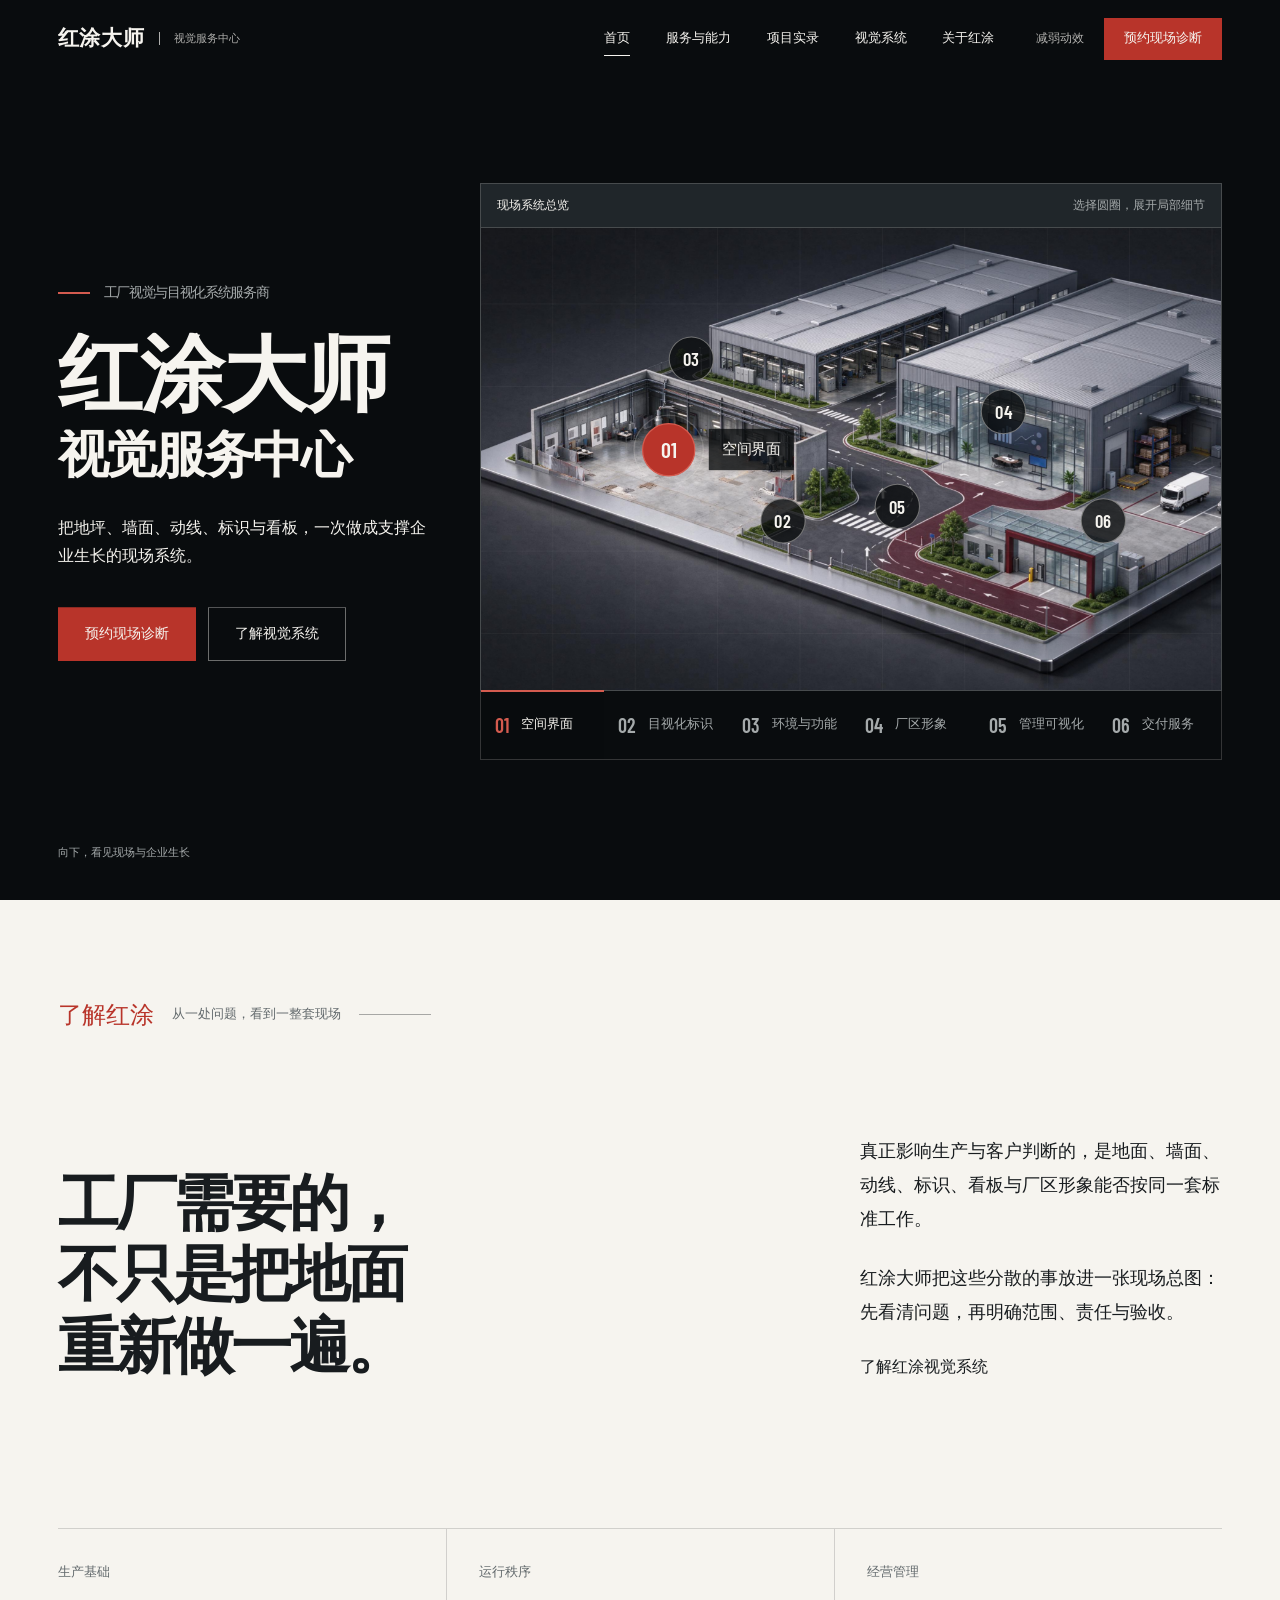
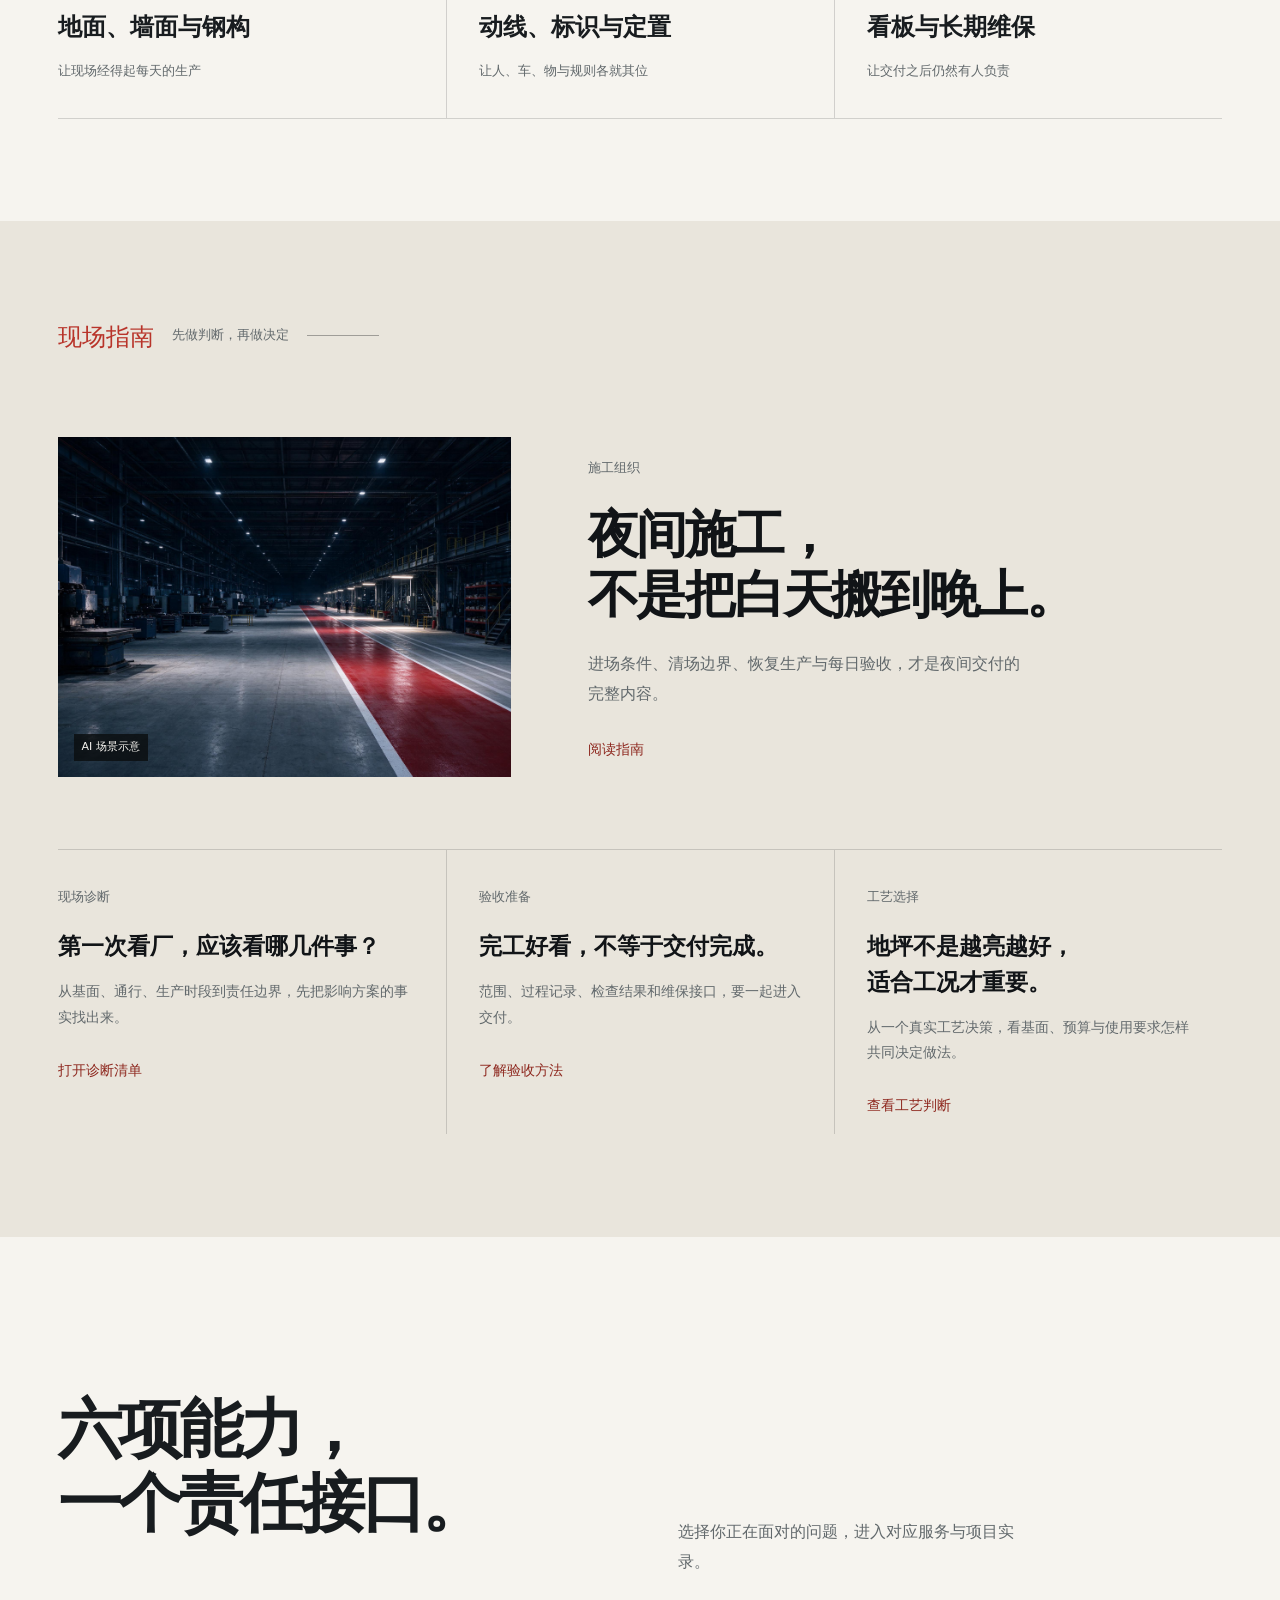
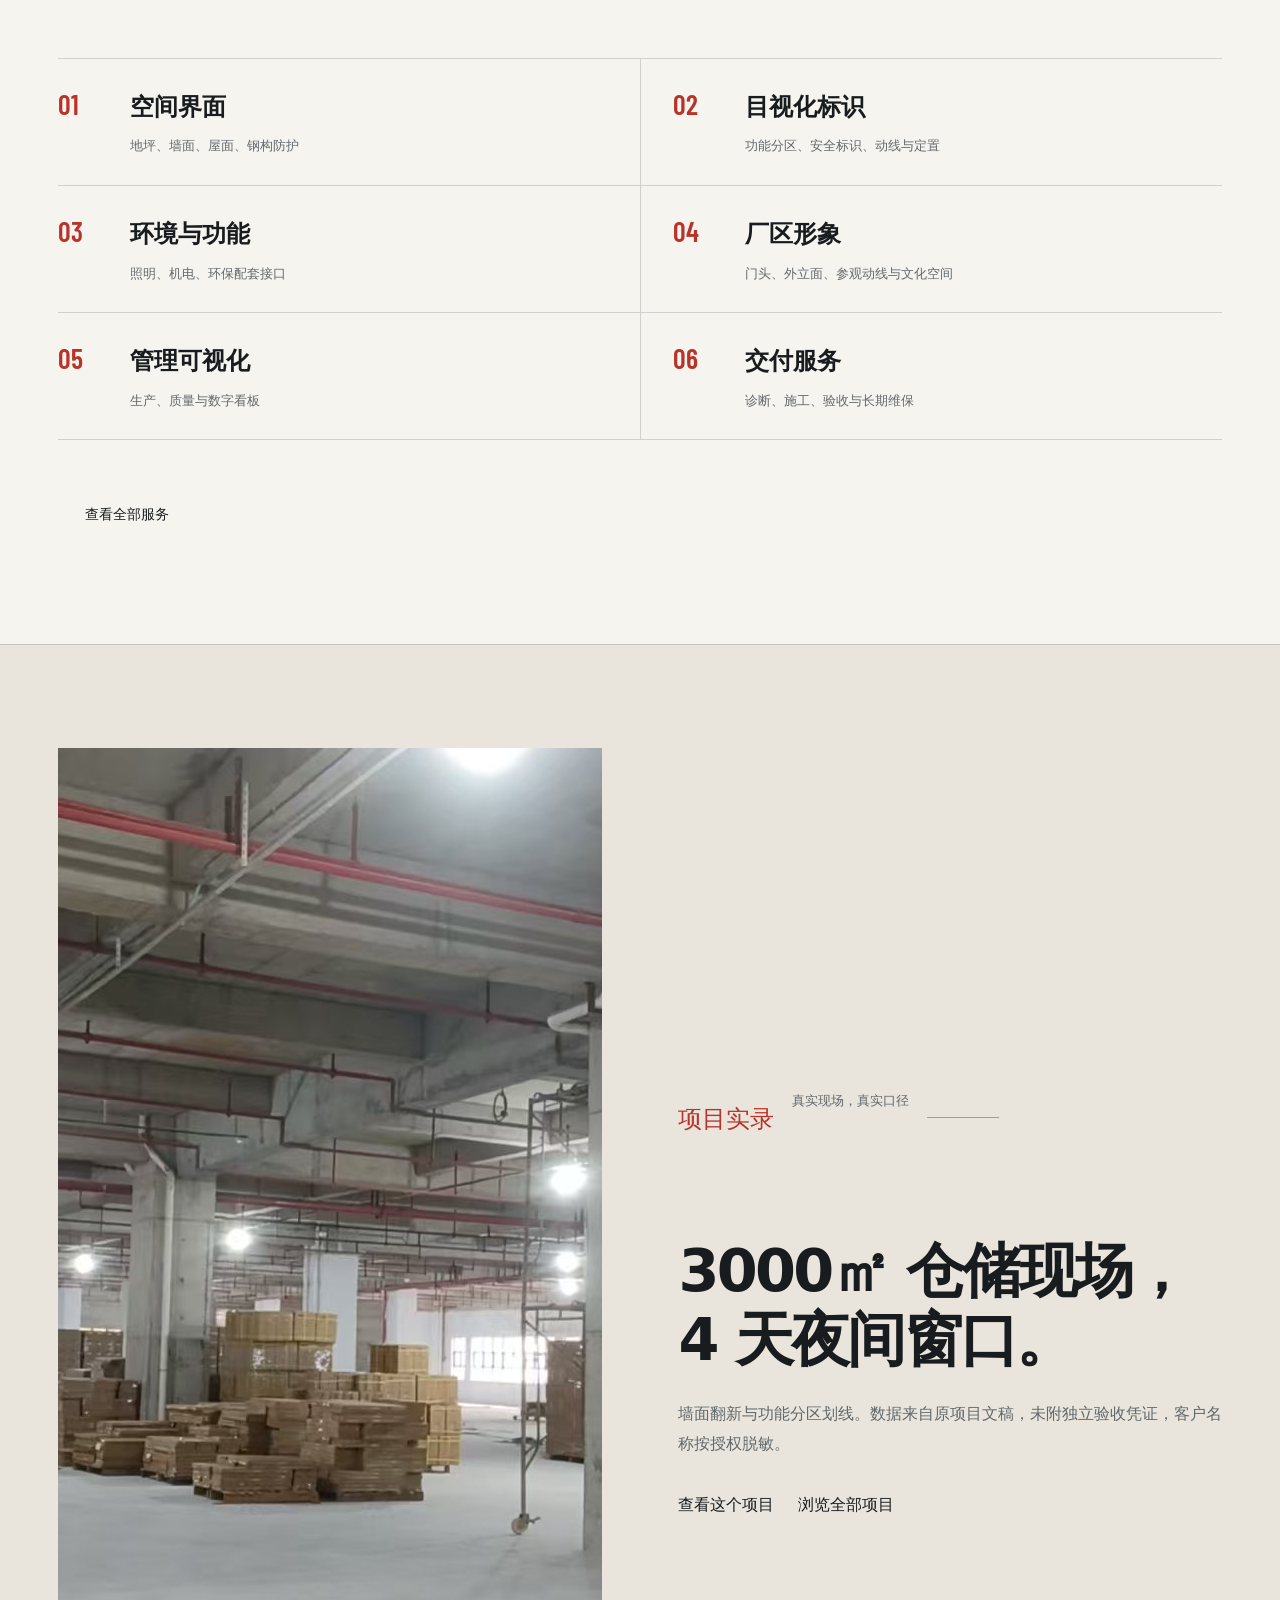
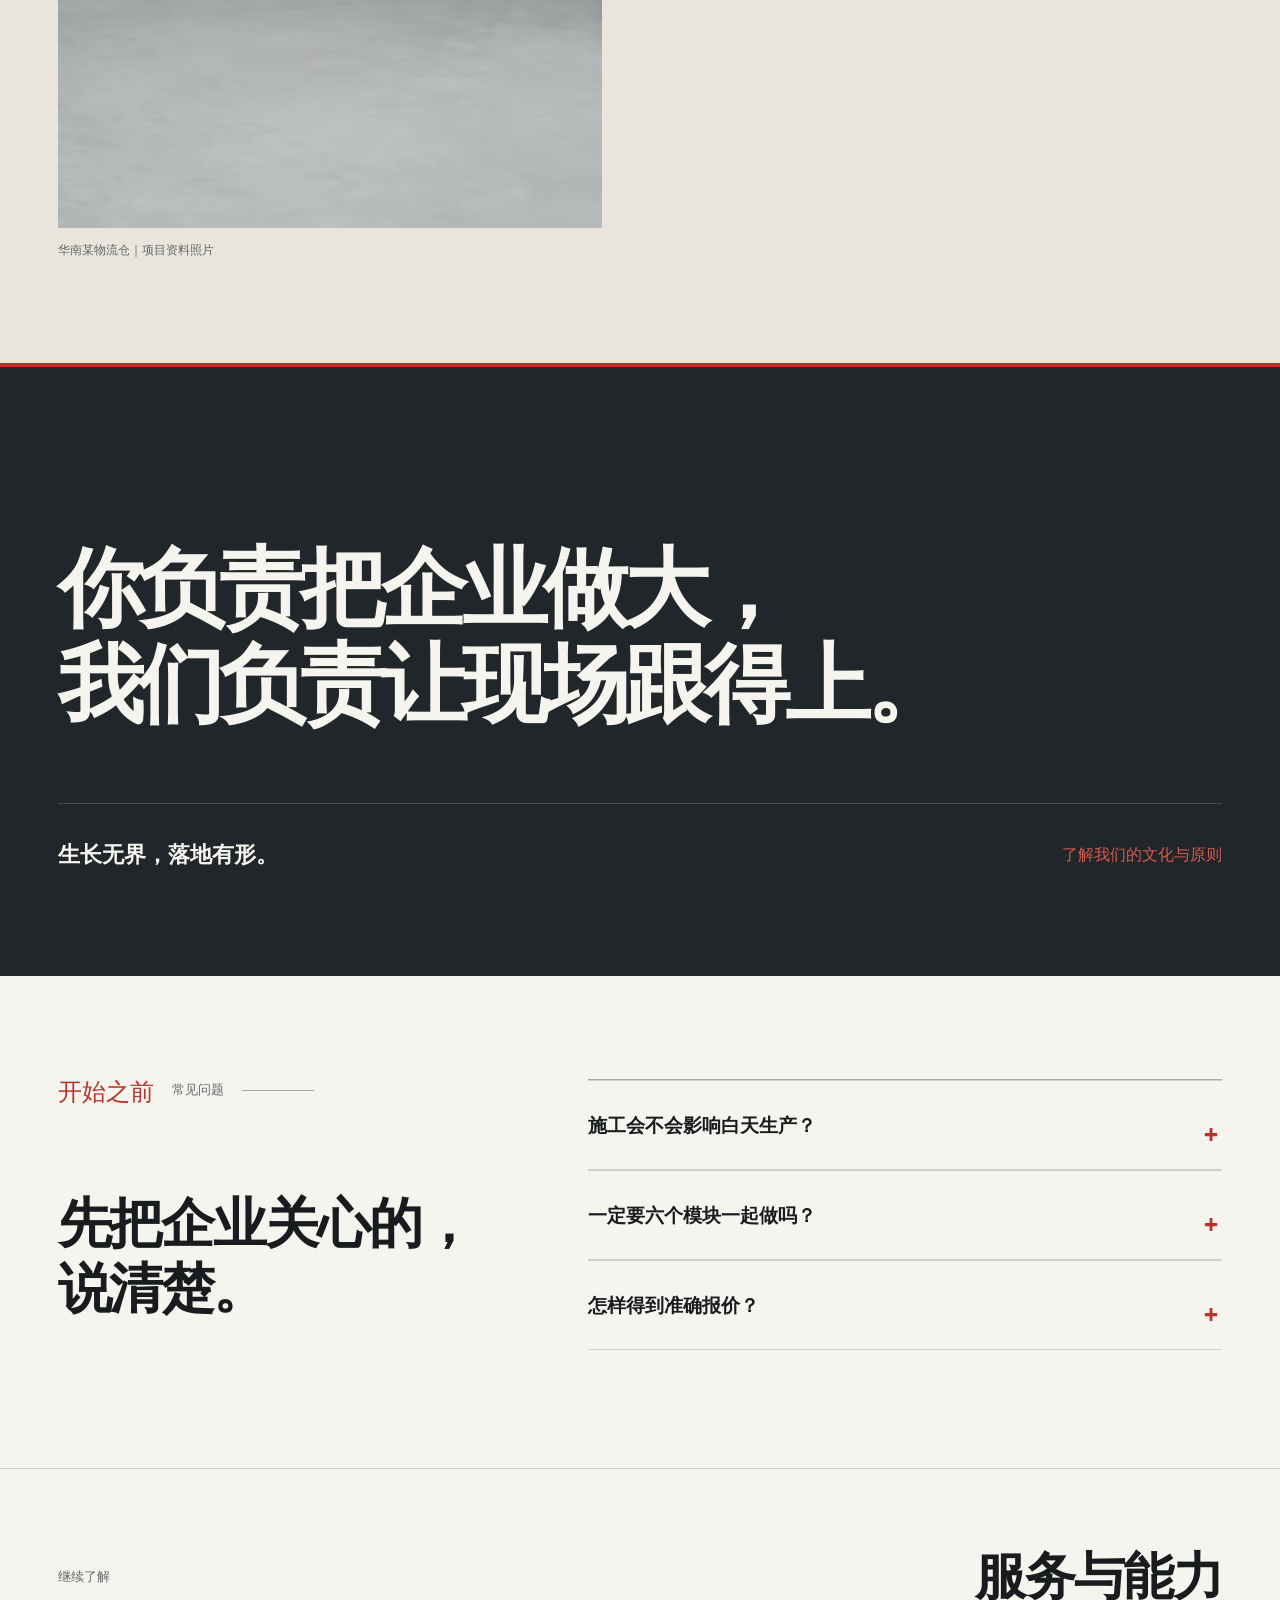
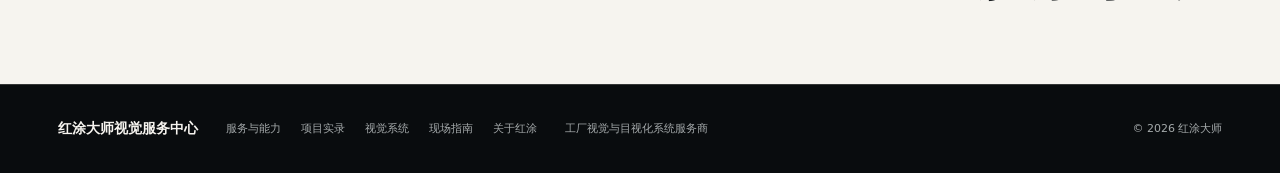
==== commit 900da576: "v4: six-page site with scene detail views and unified visual system" ====
--- a/v4/index.html
+++ b/v4/index.html
@@ -1,250 +1,46 @@
-<!doctype html>
-<html lang="zh-CN">
-<head>
-  <meta charset="utf-8">
-  <meta name="viewport" content="width=device-width, initial-scale=1">
-  <title>红涂大师视觉服务中心｜工厂视觉与目视化系统服务商</title>
-  <meta name="description" content="红涂大师视觉服务中心：把地坪、墙面、动线、标识、看板与厂区形象，一次做成支撑企业生长的现场系统。夜间施工，13 项检查，5 年维保，服务珠三角制造企业。">
-  <meta name="theme-color" content="#111417">
-  <link rel="icon" href="assets/img/favicon.svg" type="image/svg+xml">
-  <link rel="canonical" href="https://hongtu-daxshi.cn/v4/">
-  <meta property="og:type" content="website">
-  <meta property="og:locale" content="zh_CN">
-  <meta property="og:site_name" content="红涂大师视觉服务中心">
-  <meta property="og:title" content="红涂大师视觉服务中心｜工厂视觉与目视化系统服务商">
-  <meta property="og:description" content="把地坪、墙面、动线、标识、看板与厂区形象，一次做成支撑企业生长的现场系统。夜间施工，13 项检查，5 年维保。">
-  <meta property="og:url" content="https://hongtu-daxshi.cn/v4/">
-  <meta property="og:image" content="https://hongtu-daxshi.cn/v4/assets/img/visual-center-3d.jpg">
-  <meta property="og:image:width" content="2816">
-  <meta property="og:image:height" content="1584">
-  <meta property="og:image:alt" content="制造产业园三维轴测场景，AI 场景示意">
-  <meta name="twitter:card" content="summary_large_image">
-  <meta name="twitter:title" content="红涂大师视觉服务中心｜工厂视觉与目视化系统服务商">
-  <meta name="twitter:description" content="把地坪、墙面、动线、标识、看板与厂区形象，一次做成支撑企业生长的现场系统。">
-  <meta name="twitter:image" content="https://hongtu-daxshi.cn/v4/assets/img/visual-center-3d.jpg">
-  <script type="application/ld+json">
-  {"@context":"https://schema.org","@type":"ProfessionalService","name":"红涂大师视觉服务中心","alternateName":"红涂大师","url":"https://hongtu-daxshi.cn/v4/","image":"https://hongtu-daxshi.cn/v4/assets/img/visual-center-3d.jpg","description":"工厂视觉与目视化系统服务商，提供地坪、墙面、动线、标识、看板、厂区形象与长期维保的一体化服务。","telephone":"+86-135-1078-4619","areaServed":["中山市","珠海市","江门市","佛山市","东莞市","深圳市","广州市"],"address":{"@type":"PostalAddress","addressRegion":"广东省","addressLocality":"中山市","addressCountry":"CN"},"slogan":"生长无界，落地有形"}
-  </script>
-  <link rel="preload" href="assets/css/BarlowCondensed-SemiBold.woff2" as="font" type="font/woff2" crossorigin>
-  <link rel="preload" href="assets/img/visual-center-3d.jpg" as="image">
-  <link rel="stylesheet" href="assets/css/site.css">
-  <script defer src="assets/js/site.js"></script>
-</head>
-<body>
-  <a class="skip-link" href="#main">跳到主要内容</a>
-  <header class="site-header" id="siteHeader">
-    <a class="brand" href="#home" aria-label="红涂大师视觉服务中心首页">
-      <strong>红涂大师</strong><span>视觉服务中心</span>
-    </a>
-    <nav class="desktop-nav" aria-label="主导航">
-      <a href="#vision">无界生长</a>
-      <a href="#expertise">六大能力</a>
-      <a href="#approach">合作方式</a>
-      <a href="#cases">项目实录</a>
-    </nav>
-    <div class="header-actions">
-      <button class="motion-toggle" id="motionToggle" type="button" aria-pressed="false">减弱动效</button>
-      <a class="header-cta" href="#contact">预约现场诊断</a>
-      <button class="menu-toggle" id="menuToggle" type="button" aria-expanded="false" aria-controls="mobileNav">菜单</button>
-    </div>
-    <nav class="mobile-nav" id="mobileNav" aria-label="移动端导航" hidden>
-      <a href="#vision">无界生长</a><a href="#expertise">六大能力</a><a href="#approach">合作方式</a><a href="#cases">项目实录</a><a href="#contact">预约现场诊断</a>
-    </nav>
-    <span class="reading-progress" id="readingProgress" aria-hidden="true"></span>
-  </header>
-
-  <main id="main">
+<!doctype html><html lang="zh-CN"><head><meta charset="utf-8"><meta name="viewport" content="width=device-width,initial-scale=1"><title>红涂大师视觉服务中心｜工厂视觉与目视化系统服务商</title><meta name="description" content="红涂大师视觉服务中心：工厂视觉与目视化系统服务商。了解六大能力、真实现场、夜间交付、视觉系统与现场指南。"><meta name="theme-color" content="#111417"><link rel="icon" href="assets/img/favicon.svg" type="image/svg+xml"><link rel="canonical" href="https://hongtu-daxshi.cn/v4/"><meta property="og:type" content="website"><meta property="og:locale" content="zh_CN"><meta property="og:site_name" content="红涂大师视觉服务中心"><meta property="og:title" content="红涂大师视觉服务中心｜工厂视觉与目视化系统服务商"><meta property="og:description" content="红涂大师视觉服务中心：工厂视觉与目视化系统服务商。了解六大能力、真实现场、夜间交付、视觉系统与现场指南。"><meta property="og:image" content="https://hongtu-daxshi.cn/v4/assets/img/visual-center-3d.jpg"><meta name="twitter:card" content="summary_large_image"><link rel="preload" href="assets/css/BarlowCondensed-SemiBold.woff2" as="font" type="font/woff2" crossorigin><link rel="stylesheet" href="assets/css/site.css"><link rel="stylesheet" href="assets/css/pages.css"><link rel="stylesheet" href="assets/css/visual-refresh.css"><script defer src="assets/js/site.js"></script></head><body class="home-page"><a class="skip-link" href="#main">跳到主要内容</a><header class="site-header" id="siteHeader"><a class="brand" href="index.html" aria-label="红涂大师视觉服务中心首页"><strong>红涂大师</strong><span>视觉服务中心</span></a><nav class="desktop-nav" aria-label="主导航"><a href="index.html" aria-current="page" class="is-current">首页</a><a href="services.html">服务与能力</a><a href="cases.html">项目实录</a><a href="visual-system.html">视觉系统</a><a href="about.html">关于红涂</a></nav><div class="header-actions"><button class="motion-toggle" id="motionToggle" type="button" aria-pressed="false">减弱动效</button><a class="header-cta" href="about.html#contact">预约现场诊断</a><button class="menu-toggle" id="menuToggle" type="button" aria-expanded="false" aria-controls="mobileNav">菜单</button></div><nav class="mobile-nav" id="mobileNav" aria-label="移动端导航" hidden><a href="index.html">首页</a><a href="services.html">服务与能力</a><a href="cases.html">项目实录</a><a href="visual-system.html">视觉系统</a><a href="about.html">关于红涂</a><a href="about.html#contact">预约现场诊断</a></nav><span class="reading-progress" id="readingProgress" aria-hidden="true"></span></header><main id="main">
     <section class="hero" id="home" aria-labelledby="heroTitle">
-      <div class="hero-scene" id="heroScene" aria-label="可交互的工厂视觉服务中心三维空间导览">
-        <div class="hero-camera" id="heroCamera">
-          <img class="hero-scene-image" src="assets/img/visual-center-3d.jpg" width="2816" height="1584" alt="完整制造产业园的三维轴测场景，包含生产、仓储、办公、装卸与参观空间；AI 场景示意" fetchpriority="high" decoding="async">
-          <div class="scene-hotspots" aria-label="选择空间区域">
-            <button class="scene-hotspot is-active" style="--hotspot-x:26%;--hotspot-y:48%" type="button" data-scene-zone="0" aria-pressed="true"><span>01</span><b>空间界面</b></button>
-            <button class="scene-hotspot" style="--hotspot-x:41%;--hotspot-y:63%" type="button" data-scene-zone="1" aria-pressed="false"><span>02</span><b>目视化标识</b></button>
-            <button class="scene-hotspot" style="--hotspot-x:29%;--hotspot-y:29%" type="button" data-scene-zone="2" aria-pressed="false"><span>03</span><b>环境与功能</b></button>
-            <button class="scene-hotspot" style="--hotspot-x:70%;--hotspot-y:40%" type="button" data-scene-zone="3" aria-pressed="false"><span>04</span><b>厂区形象</b></button>
-            <button class="scene-hotspot" style="--hotspot-x:56%;--hotspot-y:60%" type="button" data-scene-zone="4" aria-pressed="false"><span>05</span><b>管理可视化</b></button>
-            <button class="scene-hotspot" style="--hotspot-x:83%;--hotspot-y:63%" type="button" data-scene-zone="5" aria-pressed="false"><span>06</span><b>交付服务</b></button>
+      <div class="hero-layout wrap">
+        <div class="hero-copy">
+          <h1 id="heroTitle"><small class="hero-position"><b aria-hidden="true"></b>工厂视觉与目视化系统服务商</small><span class="hero-title-main">红涂大师</span><span class="hero-subtitle">视觉服务中心</span></h1>
+          <p class="hero-lead">把地坪、墙面、动线、标识与看板，一次做成支撑企业生长的现场系统。</p>
+          <div class="hero-actions"><a class="button button-primary" href="about.html#contact">预约现场诊断</a><a class="button button-quiet" href="visual-system.html">了解视觉系统</a></div>
+        </div>
+        <div class="hero-scene" id="heroScene" aria-label="可交互的工厂视觉服务中心空间导览">
+          <div class="scene-toolbar"><span id="sceneMode">现场系统总览</span><div><span class="scene-instruction" id="sceneInstruction">选择圆圈，展开局部细节</span><button id="sceneZoom" type="button" hidden>继续放大</button></div></div>
+          <div class="scene-stage">
+            <div class="hero-camera" id="heroCamera">
+              <img class="hero-scene-image" src="assets/img/visual-center-3d.jpg" width="2816" height="1584" alt="完整制造产业园的三维轴测场景，包含生产、仓储、办公、装卸与参观空间；AI 场景示意" fetchpriority="high" decoding="async">
+              <div class="scene-hotspots" aria-label="选择空间区域">
+                <button class="scene-hotspot" style="--hotspot-x:26%;--hotspot-y:48%" type="button" data-scene-zone="0" aria-pressed="false" aria-label="展开空间界面细节"><span>01</span><b>空间界面</b></button>
+                <button class="scene-hotspot" style="--hotspot-x:41%;--hotspot-y:63%" type="button" data-scene-zone="1" aria-pressed="false" aria-label="展开目视化标识细节"><span>02</span><b>目视化标识</b></button>
+                <button class="scene-hotspot" style="--hotspot-x:29%;--hotspot-y:29%" type="button" data-scene-zone="2" aria-pressed="false" aria-label="展开环境与功能细节"><span>03</span><b>环境与功能</b></button>
+                <button class="scene-hotspot" style="--hotspot-x:70%;--hotspot-y:40%" type="button" data-scene-zone="3" aria-pressed="false" aria-label="展开厂区形象细节"><span>04</span><b>厂区形象</b></button>
+                <button class="scene-hotspot" style="--hotspot-x:56%;--hotspot-y:60%" type="button" data-scene-zone="4" aria-pressed="false" aria-label="展开管理可视化细节"><span>05</span><b>管理可视化</b></button>
+                <button class="scene-hotspot" style="--hotspot-x:83%;--hotspot-y:63%" type="button" data-scene-zone="5" aria-pressed="false" aria-label="展开交付服务细节"><span>06</span><b>交付服务</b></button>
+              </div>
+            </div>
+            <div class="scene-detail-view" id="sceneDetailView" aria-hidden="true"><img id="sceneDetailImage" src="assets/img/detail-space.jpg" width="2816" height="1584" alt="空间界面局部三维场景，AI 场景示意" decoding="async"><span class="scene-view-label" id="sceneViewLabel">空间界面｜局部细节</span></div>
+            <aside class="scene-detail" aria-live="polite" aria-atomic="true">
+              <div class="scene-detail-top"><span id="sceneNumber">01 / 06</span><button id="sceneReset" type="button">返回总览</button></div>
+              <h2 id="sceneName">空间界面</h2><p id="sceneValue">让地面、墙面与钢构经得起生产、时间与验厂。</p>
+              <p class="scene-deliverables" id="sceneDeliverables">地坪系统 / 墙面天花 / 屋面 / 钢构防护</p>
+              <a class="scene-service-link" id="sceneServiceLink" href="services.html#cap-0">查看此项服务</a>
+              <small>三维空间与局部场景均为 AI 示意，实际方案以现场诊断为准</small>
+            </aside>
+          </div>
+          <div class="hero-zone-nav" role="tablist" aria-label="六项系统能力">
+            <button role="tab" aria-selected="false" data-scene-zone="0"><span>01</span>空间界面</button><button role="tab" aria-selected="false" data-scene-zone="1"><span>02</span>目视化标识</button><button role="tab" aria-selected="false" data-scene-zone="2"><span>03</span>环境与功能</button><button role="tab" aria-selected="false" data-scene-zone="3"><span>04</span>厂区形象</button><button role="tab" aria-selected="false" data-scene-zone="4"><span>05</span>管理可视化</button><button role="tab" aria-selected="false" data-scene-zone="5"><span>06</span>交付服务</button>
           </div>
         </div>
-      </div>
-      <div class="hero-shade" aria-hidden="true"></div>
-      <div class="hero-grain" aria-hidden="true"></div>
-      <div class="hero-copy">
-        <p class="hero-position"><span></span>工厂视觉与目视化系统服务商</p>
-        <h1 id="heroTitle"><span class="hero-title-main">红涂大师</span><span class="hero-subtitle">视觉服务中心</span></h1>
-        <p class="hero-lead">把地坪、墙面、动线、标识与看板，<br>一次做成支撑企业生长的现场系统。</p>
-        <div class="hero-actions">
-          <a class="button button-primary" href="#contact">预约现场诊断</a>
-          <a class="button button-quiet" href="#vision">了解无界生长</a>
-        </div>
-      </div>
-      <aside class="scene-detail" aria-live="polite" aria-atomic="true">
-        <div class="scene-detail-top"><span id="sceneNumber">01 / 06</span><button id="sceneReset" type="button">返回总览</button></div>
-        <h2 id="sceneName">空间界面</h2>
-        <p id="sceneValue">让地面、墙面与钢构经得起生产、时间与验厂。</p>
-        <p class="scene-deliverables" id="sceneDeliverables">地坪系统 / 墙面天花 / 屋面 / 钢构防护</p>
-        <small>三维空间导览为 AI 场景示意，实际方案以现场诊断为准</small>
-      </aside>
-      <div class="hero-zone-nav" role="tablist" aria-label="六项系统能力">
-        <button role="tab" aria-selected="true" data-scene-zone="0"><span>01</span>空间界面</button>
-        <button role="tab" aria-selected="false" data-scene-zone="1"><span>02</span>目视化标识</button>
-        <button role="tab" aria-selected="false" data-scene-zone="2"><span>03</span>环境与功能</button>
-        <button role="tab" aria-selected="false" data-scene-zone="3"><span>04</span>厂区形象</button>
-        <button role="tab" aria-selected="false" data-scene-zone="4"><span>05</span>管理可视化</button>
-        <button role="tab" aria-selected="false" data-scene-zone="5"><span>06</span>交付服务</button>
       </div>
       <p class="hero-scroll-cue" aria-hidden="true">向下，看见现场与企业生长</p>
     </section>
 
-    <section class="vision section" id="vision" aria-labelledby="visionTitle">
-      <div class="vision-ghost" aria-hidden="true">无界生长</div>
-      <div class="wrap">
-        <div class="section-index reveal"><span>01</span><p>我们的愿景</p></div>
-        <div class="vision-statement">
-          <h2 id="visionTitle"><span class="statement-line">你负责把企业做大，</span><span class="statement-line">我们负责让现场</span><span class="statement-line accent">跟得上。</span></h2>
-          <p class="vision-claim reveal">生长无界，落地有形。</p>
-        </div>
-        <div class="vision-explanation reveal">
-          <p>订单、产能、人员和场地都在生长。地面起砂、通道受阻、标识不清、客户参观动线混乱，却会拖住一家企业向前的脚步。</p>
-          <p><strong>生长是企业的事，让现场配得上生长，是红涂大师的事。</strong>我们不靠铺摊子证明自己，而把现场一寸寸做深：地面经得起走，动线经得起看，标准经得起查。</p>
-        </div>
-        <ol class="vision-core">
-          <li class="reveal"><span>01</span><h3>生长没有边界</h3><p>企业向前的每一步，都应该有与之匹配的现场。</p></li>
-          <li class="reveal"><span>02</span><h3>无界靠深耕</h3><p>以深耕，致长远。把每一处细节做成长期价值。</p></li>
-          <li class="reveal"><span>03</span><h3>生长落地有形</h3><p>愿景最终落在看得见、走得到、能验收的现场。</p></li>
-        </ol>
-        <div class="commitments">
-          <h3 class="reveal">由这条主张，我们坚持四件事</h3>
-          <div class="commitment-grid">
-            <article class="reveal"><span>先看现场</span><h4>不拿通用方案套客户</h4><p>先诊断，再承诺。问题、范围、边界都说清楚。</p></article>
-            <article class="reveal"><span>一次成系统</span><h4>不把现场拆成零散零活</h4><p>地面、墙面、标识、动线按同一套标准落地。</p></article>
-            <article class="reveal"><span>长期陪跑</span><h4>交付不是关系的终点</h4><p>年度巡检、维保与更新，陪现场一起持续生长。</p></article>
-            <article class="reveal"><span>承诺可验收</span><h4>说了的，就有检查方法</h4><p>写进合同的每一条，都要能被验证、被打钩。</p></article>
-          </div>
-        </div>
-      </div>
-    </section>
-
-    <section class="expertise section" id="expertise" aria-labelledby="expertiseTitle">
-      <div class="wrap">
-        <div class="section-index section-index-light reveal"><span>02</span><p>视觉服务中心能做什么</p></div>
-        <div class="expertise-heading">
-          <h2 id="expertiseTitle" class="reveal">你看到的每一处现场，<br>都属于同一套系统。</h2>
-          <p class="reveal">不是六个孤立工种，而是从空间到管理、从建设到交付的完整视觉系统。选择左侧能力，看它为企业解决什么。</p>
-        </div>
-        <div class="expertise-browser">
-          <div class="expertise-list" role="tablist" aria-label="六大系统能力">
-            <button class="expertise-row is-active" type="button" role="tab" aria-selected="true" data-expertise="0"><span>01</span><strong>空间界面</strong><small>让生产基础更耐用、更整洁</small></button>
-            <button class="expertise-row" type="button" role="tab" aria-selected="false" data-expertise="1"><span>02</span><strong>目视化标识</strong><small>让规则一眼可见，减少寻找与沟通</small></button>
-            <button class="expertise-row" type="button" role="tab" aria-selected="false" data-expertise="2"><span>03</span><strong>环境与功能</strong><small>让照明与配套真正服务生产</small></button>
-            <button class="expertise-row" type="button" role="tab" aria-selected="false" data-expertise="3"><span>04</span><strong>厂区形象</strong><small>让客户从进门就读到企业实力</small></button>
-            <button class="expertise-row" type="button" role="tab" aria-selected="false" data-expertise="4"><span>05</span><strong>管理可视化</strong><small>让目标、异常与责任进入现场</small></button>
-            <button class="expertise-row" type="button" role="tab" aria-selected="false" data-expertise="5"><span>06</span><strong>交付服务</strong><small>让生产、施工与长期维保不打架</small></button>
-          </div>
-          <div class="expertise-media" id="expertisePanel" role="tabpanel">
-            <div class="expertise-images">
-              <img class="is-active" data-expertise-image="0" src="assets/img/service-audit.jpg" width="2816" height="1584" alt="功能分区清晰的现代制造车间；AI 场景示意" decoding="async">
-              <img data-expertise-image="1" src="assets/img/capability-flow.jpg" width="2816" height="1584" alt="长通道、货架与功能标线清晰的物流中心；AI 场景示意" decoding="async">
-              <img data-expertise-image="2" src="assets/img/visual-center-3d.jpg" width="2816" height="1584" alt="包含机电、照明与生产配套的产业园三维场景；AI 场景示意" decoding="async">
-              <img data-expertise-image="3" src="assets/img/hero-campus.jpg" width="2816" height="1584" alt="开阔现代制造产业园与完整厂区形象；AI 场景示意" decoding="async">
-              <img data-expertise-image="4" src="assets/img/project-electronics-floor.jpg" width="1706" height="1279" alt="制造车间现场与管理区域的项目资料照片" decoding="async">
-              <img data-expertise-image="5" src="assets/img/delivery-night.jpg" width="2816" height="1584" alt="夜间大型车间内的分区施工场景；AI 场景示意" decoding="async">
-            </div>
-            <div class="expertise-caption" aria-live="polite">
-              <span id="expertiseCaptionIndex">01 / 空间界面</span>
-              <p id="expertiseCaptionText">地坪、墙面与天花、屋面、钢构防护；以统一基面与材质标准，托住每天的生产。</p>
-              <small id="expertiseImageNote">AI 场景示意</small>
-            </div>
-          </div>
-        </div>
-      </div>
-    </section>
-
-    <section class="approach section" id="approach" aria-labelledby="approachTitle">
-      <div class="wrap">
-        <div class="section-index reveal"><span>03</span><p>如何与企业一起落地</p></div>
-        <div class="approach-heading">
-          <h2 id="approachTitle" class="reveal">一个接口，<br>四种合作方式。</h2>
-          <p class="reveal">施工可以协同，责任不转包。企业面对同一个合同、同一个责任主体、同一个验收接口。</p>
-        </div>
-        <div class="approach-grid">
-          <article class="reveal"><span>01</span><h3>红涂直接实施</h3><p>地坪、墙面、划线标识与厂区形象，由自有班组直接负责。</p></article>
-          <article class="reveal"><span>02</span><h3>专业合作实施</h3><p>机电、照明与环保等专业配套，由红涂统一接口、进度与验收。</p></article>
-          <article class="reveal"><span>03</span><h3>咨询设计服务</h3><p>现场规划、动线、定置、视觉规范与质量目视化方案，可独立交付。</p></article>
-          <article class="reveal"><span>04</span><h3>企业陪跑服务</h3><p>精益管理、文化落地、验厂支持与数字看板运营，按周期陪企业跑一段。</p></article>
-        </div>
-      </div>
-      <div class="delivery-proof reveal">
-        <img src="assets/img/delivery-night.jpg" width="2816" height="1584" alt="夜间制造车间内的宏观施工场景；AI 场景示意" decoding="async">
-        <div class="delivery-proof-shade" aria-hidden="true"></div>
-        <div class="delivery-proof-copy">
-          <p>夜间施工，白天照常生产</p>
-          <h3>20:00 进场，<br>04:00 清场。</h3>
-          <span>具体时段与工期以现场方案和合同为准</span>
-        </div>
-        <dl class="delivery-facts">
-          <div><dt>13</dt><dd>项检查，逐条打钩</dd></div>
-          <div><dt>5</dt><dd>年维保，写进合同</dd></div>
-          <div><dt>1</dt><dd>个责任主体，全程负责</dd></div>
-        </dl>
-        <small class="delivery-ai-note">AI 场景示意</small>
-      </div>
-      <div class="wrap delivery-process reveal" aria-label="交付流程">
-        <span>现场诊断</span><i></i><span>方案与合同</span><i></i><span>夜间施工</span><i></i><span>验收与维保</span>
-      </div>
-    </section>
-
-    <section class="cases section" id="cases" aria-labelledby="casesTitle">
-      <div class="wrap">
-        <div class="section-index section-index-light reveal"><span>04</span><p>愿景如何落在真实现场</p></div>
-        <div class="cases-heading"><h2 id="casesTitle" class="reveal">项目实录</h2><p class="reveal">不作为炫技的主角，只作为我们怎样工作的证据。客户名称按授权脱敏，数据来自原项目文稿，未附独立验收凭证。</p></div>
-        <article class="case-row reveal">
-          <div class="case-images"><img src="assets/img/project-logistics.jpg" width="1920" height="1080" alt="已完成功能分区的物流仓项目资料照片" decoding="async"><img src="assets/img/project-logistics-work.jpg" width="1440" height="810" alt="物流仓地面标线施工项目资料照片" decoding="async"></div>
-          <div class="case-copy"><span>华南某物流仓 · 项目资料</span><h3>把墙面与功能分区，<br>在一次夜间窗口里交付。</h3><dl><div><dt>3000㎡</dt><dd>资料所述面积</dd></div><div><dt>4 天</dt><dd>资料所述工期</dd></div><div><dt>21:00 至 04:00</dt><dd>资料所述施工窗口</dd></div></dl><p>墙面翻新与功能分区划线。原项目文稿记录验仓一次通过，未见独立验收文件。</p></div>
-        </article>
-        <article class="case-row case-row-reverse reveal">
-          <div class="case-images"><img src="assets/img/project-electronics.jpg" width="1706" height="1279" alt="电子制造车间项目资料照片" decoding="async"><img src="assets/img/project-electronics-floor.jpg" width="1706" height="1279" alt="电子制造车间分区地坪项目资料照片" decoding="async"></div>
-          <div class="case-copy"><span>华南某电子制造企业 · 项目资料</span><h3>让不同生产区域，<br>用上与之匹配的地坪系统。</h3><dl><div><dt>1500㎡</dt><dd>资料所述总面积</dd></div><div><dt>450㎡</dt><dd>防静电自流平</dd></div><div><dt>1050㎡</dt><dd>环氧平涂</dd></div></dl><p>资料所述工期 8 天。电阻与洁净度检测凭证未见，因此不展示具体检测数值。</p></div>
-        </article>
-      </div>
-    </section>
-
-    <section class="faq section" aria-labelledby="faqTitle">
-      <div class="wrap faq-layout">
-        <div><div class="section-index reveal"><span>05</span><p>开始之前</p></div><h2 id="faqTitle" class="reveal">先把企业关心的，<br>说清楚。</h2></div>
-        <div class="faq-list reveal">
-          <details><summary>施工会不会影响白天生产？</summary><p>优先按夜间窗口组织施工。每天进场、清场和恢复条件会写进方案；不能夜间施工的区域，会在现场诊断时单独说明。</p></details>
-          <details><summary>一定要六个模块一起做吗？</summary><p>不需要。可以从最影响生产或客户参观的一个区域开始，但方案会先看清它与整套现场系统的关系，避免重复施工。</p></details>
-          <details><summary>怎样得到准确报价？</summary><p>先确认现场问题、施工范围、材料与工期，再按合同报价。官网不列未经现场诊断的一口价，也不把配套专业工程混成模糊总包。</p></details>
-        </div>
-      </div>
-    </section>
-
-    <section class="contact section" id="contact" aria-labelledby="contactTitle">
-      <div class="wrap contact-layout">
-        <div class="contact-copy">
-          <div class="section-index section-index-light reveal"><span>06</span><p>让现场跟得上生长</p></div>
-          <h2 id="contactTitle" class="reveal">下一次生长，<br>发生在更好的现场。</h2>
-          <p class="reveal">把厂区面积、所在城市、最想改善的区域和期望时间告诉我们。先做一次真实现场诊断，再谈合作。</p>
-          <a class="contact-phone reveal" href="tel:13510784619">135-1078-4619</a>
-          <p class="contact-region reveal">珠三角 · 以中山为中心</p>
-        </div>
-        <div class="contact-tools reveal">
-          <div class="contact-qr"><img src="assets/img/hongtu-wechat.png" width="669" height="663" alt="微信二维码：红涂涂料管家小蓝" decoding="async"><div><strong>微信联系</strong><span>红涂涂料管家-小蓝</span><small>添加时请备注「工厂现场」</small></div></div>
-          <button class="brief-button" id="briefButton" type="button" aria-controls="briefTool" aria-expanded="false">整理现场信息</button>
-          <div class="brief-tool" id="briefTool" hidden>
-            <label for="briefTextarea">可直接补充并复制，再通过微信发送</label>
-            <textarea id="briefTextarea" rows="7">所在城市与工业区：&#10;厂区或车间面积：&#10;最想改善的区域：&#10;目前最影响生产或客户参观的问题：&#10;希望开始时间：&#10;可接受的施工时段：&#10;联系人及电话：</textarea>
-            <button id="briefCopy" type="button">复制沟通信息</button>
-            <p id="briefStatus" role="status" aria-live="polite"></p>
-          </div>
-        </div>
-      </div>
-    </section>
-  </main>
-
-  <footer class="site-footer"><div class="wrap"><strong>红涂大师视觉服务中心</strong><span>工厂视觉与目视化系统服务商</span><span>© 2026 红涂大师</span></div></footer>
-  <nav class="mobile-actions" aria-label="快捷联系"><a href="tel:13510784619">拨打电话</a><a href="#contact">微信与现场信息</a></nav>
-</body>
-</html>
+    
+<section class="home-intro section"><div class="wrap"><div class="section-index reveal"><span>了解红涂</span><p>从一处问题，看到一整套现场</p></div><div class="home-intro-grid"><h2 class="reveal">工厂需要的，<br>不只是把地面<br>重新做一遍。</h2><div class="reveal"><p>真正影响生产与客户判断的，是地面、墙面、动线、标识、看板与厂区形象能否按同一套标准工作。</p><p>红涂大师把这些分散的事放进一张现场总图：先看清问题，再明确范围、责任与验收。</p><a class="text-link" href="visual-system.html">了解红涂视觉系统</a></div></div><div class="client-paths"><a href="services.html#cap-0"><span>生产基础</span><strong>地面、墙面与钢构</strong><small>让现场经得起每天的生产</small></a><a href="services.html#cap-1"><span>运行秩序</span><strong>动线、标识与定置</strong><small>让人、车、物与规则各就其位</small></a><a href="services.html#cap-4"><span>经营管理</span><strong>看板与长期维保</strong><small>让交付之后仍然有人负责</small></a></div></div></section>
+<section class="insight-feature section" id="insights"><div class="wrap"><div class="section-index section-index-light reveal"><span>现场指南</span><p>先做判断，再做决定</p></div><div class="insight-lead"><a href="guides.html#night"><figure><img src="assets/img/delivery-night.jpg" width="2816" height="1584" alt="夜间车间施工宏观场景，AI 场景示意"><small>AI 场景示意</small></figure><div><span>施工组织</span><h2>夜间施工，<br>不是把白天搬到晚上。</h2><p>进场条件、清场边界、恢复生产与每日验收，才是夜间交付的完整内容。</p><b>阅读指南</b></div></a></div><div class="insight-list"><a href="guides.html#survey"><span>现场诊断</span><h3>第一次看厂，应该看哪几件事？</h3><p>从基面、通行、生产时段到责任边界，先把影响方案的事实找出来。</p><b>打开诊断清单</b></a><a href="guides.html#acceptance"><span>验收准备</span><h3>完工好看，不等于交付完成。</h3><p>范围、过程记录、检查结果和维保接口，要一起进入交付。</p><b>了解验收方法</b></a><a href="guides.html#floor"><span>工艺选择</span><h3>地坪不是越亮越好，适合工况才重要。</h3><p>从一个真实工艺决策，看基面、预算与使用要求怎样共同决定做法。</p><b>查看工艺判断</b></a></div></div></section>
+<section class="home-capabilities section"><div class="wrap"><div class="home-capabilities-head"><h2>六项能力，<br>一个责任接口。</h2><p>选择你正在面对的问题，进入对应服务与项目实录。</p></div><div class="capability-index"><a href="services.html#cap-0"><span>01</span><strong>空间界面</strong><small>地坪、墙面、屋面、钢构防护</small></a><a href="services.html#cap-1"><span>02</span><strong>目视化标识</strong><small>功能分区、安全标识、动线与定置</small></a><a href="services.html#cap-2"><span>03</span><strong>环境与功能</strong><small>照明、机电、环保配套接口</small></a><a href="services.html#cap-3"><span>04</span><strong>厂区形象</strong><small>门头、外立面、参观动线与文化空间</small></a><a href="services.html#cap-4"><span>05</span><strong>管理可视化</strong><small>生产、质量与数字看板</small></a><a href="services.html#cap-5"><span>06</span><strong>交付服务</strong><small>诊断、施工、验收与长期维保</small></a></div><a class="button button-dark" href="services.html">查看全部服务</a></div></section>
+<section class="home-case section"><div class="wrap home-case-grid"><figure class="reveal"><img src="assets/img/project-logistics.jpg" width="1920" height="1080" alt="物流仓功能分区完工项目资料照片"><figcaption>华南某物流仓｜项目资料照片</figcaption></figure><div><div class="section-index reveal"><span>项目实录</span><p>真实现场，真实口径</p></div><h2 class="reveal">3000㎡ 仓储现场，<br>4 天夜间窗口。</h2><p class="reveal">墙面翻新与功能分区划线。数据来自原项目文稿，未附独立验收凭证，客户名称按授权脱敏。</p><a class="text-link" href="cases.html#logistics">查看这个项目</a><a class="text-link secondary-link" href="cases.html">浏览全部项目</a></div></div></section>
+<section class="home-vision section"><div class="wrap"><h2><span>你负责把企业做大，</span><span>我们负责让现场跟得上。</span></h2><div><strong>生长无界，落地有形。</strong><a class="text-link" href="about.html">了解我们的文化与原则</a></div></div></section>
+<section class="home-faq section"><div class="wrap faq-layout"><div><div class="section-index reveal"><span>开始之前</span><p>常见问题</p></div><h2>先把企业关心的，<br>说清楚。</h2></div><div class="faq-list"><details><summary>施工会不会影响白天生产？</summary><p>优先按夜间窗口组织施工。每天进场、清场和恢复条件会写进方案；不能夜间施工的区域，会在现场诊断时单独说明。</p></details><details><summary>一定要六个模块一起做吗？</summary><p>不需要。可以从最影响生产或客户参观的一个区域开始，但方案会先看清它与整套现场系统的关系。</p></details><details><summary>怎样得到准确报价？</summary><p>先确认现场问题、施工范围、材料与工期，再按合同报价。官网不列未经现场诊断的一口价。</p></details></div></div></section></main><nav class="page-next" aria-label="继续浏览"><a href="services.html"><span>继续了解</span><strong>服务与能力</strong></a></nav><footer class="site-footer"><div class="wrap footer-grid"><strong>红涂大师视觉服务中心</strong><nav aria-label="页脚导航"><a href="services.html">服务与能力</a><a href="cases.html">项目实录</a><a href="visual-system.html">视觉系统</a><a href="guides.html">现场指南</a><a href="about.html">关于红涂</a></nav><span>工厂视觉与目视化系统服务商</span><span>© 2026 红涂大师</span></div></footer><nav class="mobile-actions" aria-label="快捷联系"><a href="tel:13510784619">拨打电话</a><a href="about.html#contact">微信与现场信息</a></nav></body></html>
--- a/v4/assets/css/site.css
+++ b/v4/assets/css/site.css
@@ -1,4 +1,4 @@
-﻿/* Hallmark · theme:custom · posture:restrained · hero:stage · surface:absolute · nav:service · footer:minimal 路 checked:2026-11-14 */
+/* Hallmark · theme:custom · posture:restrained · hero:stage · surface:absolute · nav:service · footer:minimal · checked:2026-11-15 */
 /* hallmark:allow color-literals (38iii design tokens) */
 :root {
   --ink: #111417;
@@ -90,8 +90,8 @@
 .hero-shade { position: absolute; z-index: 1; inset: 0; background: var(--hero-shade), var(--hero-vertical); pointer-events: none; }
 .hero-grain { position: absolute; z-index: 1; inset: 0; box-shadow: inset 0 0 180px var(--shade-mid); pointer-events: none; }
 .hero-copy { position: absolute; z-index: 3; top: 46%; left: var(--pad); width: min(52vw, 790px); transform: translateY(-50%); }
-.hero-position { display: flex; align-items: center; gap: 14px; margin: 0 0 28px; color: var(--muted-dark); font-size: 14px; }
-.hero-position span { width: 32px; height: 2px; background: var(--red-bright); }
+.hero-position { display: flex; font-weight: 400; line-height: 1.7; align-items: center; gap: 14px; margin: 0 0 28px; color: var(--muted-dark); font-size: 14px; }
+.hero-position b { width: 32px; height: 2px; background: var(--red-bright); }
 .hero h1 { margin: 0; font-weight: 800; line-height: .98; letter-spacing: -.055em; }
 .hero h1 span, .hero h1 .hero-subtitle { display: block; }
 .hero h1 span { font-size: clamp(76px, 8.4vw, 142px); }
@@ -102,7 +102,7 @@
 .button:hover { transform: translateY(-3px); }
 .button-primary { background: var(--red); color: var(--paper); }
 .button-primary:hover { background: var(--red-dark); }
-.button-quiet { border-color: var(--line-dark-strong); background: var(--shade-light); color: var(--paper); }
+.button-quiet { border-color: var(--line-dark-strong); background: var(--transparent); color: var(--paper); }
 .button-quiet:hover { border-color: var(--paper); background: var(--glass-soft); }
 .js.motion-ready .hero-position, .js.motion-ready .hero h1 span, .js.motion-ready .hero h1 .hero-subtitle, .js.motion-ready .hero-lead, .js.motion-ready .hero-actions { opacity: 0; clip-path: inset(0 0 100% 0); transform: translateY(48px); }
 .js.motion-ready.is-ready .hero-position, .js.motion-ready.is-ready .hero h1 span, .js.motion-ready.is-ready .hero h1 .hero-subtitle, .js.motion-ready.is-ready .hero-lead, .js.motion-ready.is-ready .hero-actions { opacity: 1; clip-path: inset(0 0 0 0); transform: translateY(0); transition: opacity .8s var(--ease), transform 1s var(--ease-out), clip-path 1.1s var(--ease-out); }
--- a/v4/assets/css/pages.css
+++ b/v4/assets/css/pages.css
@@ -0,0 +1,224 @@
+h1,h2,h3{text-wrap:balance}
+:root{--page-gutter:clamp(24px,5vw,80px);--page-rule:var(--line);--page-muted:var(--mute);--page-hero-y:0px;--page-section:clamp(84px,10vw,148px)}
+.inner-page{background:var(--paper)}
+.inner-page .site-header{position:fixed}
+.inner-page .desktop-nav{justify-content:center}
+.inner-page .brand strong{font-size:24px}
+.page-hero{height:min(78svh,820px);min-height:600px;position:relative;isolation:isolate;display:flex;align-items:flex-end;overflow:hidden;background:var(--ink);color:var(--paper)}
+.page-hero>img{position:absolute;inset:0;width:100%;height:100%;object-fit:cover;z-index:-3;transform:scale(1.06) translate3d(0,var(--page-hero-y),0);will-change:transform}
+.page-hero-shade{position:absolute;inset:0;z-index:-2;background:linear-gradient(90deg,var(--scrim-strong) 0%,var(--scrim) 46%,var(--transparent) 85%)}
+.page-hero-copy{padding-top:160px;padding-bottom:clamp(72px,9vw,124px)}
+.page-hero-copy h1{font-size:clamp(54px,7vw,108px);line-height:1.05;letter-spacing:-.06em;margin-bottom:32px;max-width:12em}
+.page-hero-copy>span{display:block;max-width:580px;font-size:18px;line-height:1.9;color:var(--paper)}
+.page-hero-note{position:absolute;right:var(--pad);bottom:24px;color:var(--paper);font-size:11px}
+.js.motion-ready .page-hero-copy>*{opacity:0;transform:translate3d(0,32px,0)}
+.js.motion-ready.is-ready .page-hero-copy>*{opacity:1;transform:translate3d(0,0,0);transition:opacity .8s var(--ease),transform .8s var(--ease)}
+.js.motion-ready.is-ready .page-hero-copy h1{transition-delay:.12s}
+.js.motion-ready.is-ready .page-hero-copy>span{transition-delay:.24s}
+.section-subnav{position:sticky;top:76px;z-index:20;background:var(--paper);border-bottom:1px solid var(--line);padding:0 var(--pad);display:flex;gap:36px;overflow-x:auto}
+.section-subnav a{min-height:58px;display:flex;align-items:center;white-space:nowrap;font-size:13px;border-bottom:2px solid var(--transparent);transition:border-color .2s,color .2s}
+.section-subnav a:hover,.section-subnav a:focus-visible{border-color:var(--red);color:var(--red)}
+.home-intro-grid{display:grid;grid-template-columns:minmax(0,8fr) minmax(0,4fr);gap:var(--column-gap);align-items:start}
+.home-intro-grid h2{font-size:clamp(38px,4.8vw,72px);line-height:1.16;letter-spacing:-.05em}
+.home-intro-grid p{font-size:18px;line-height:1.9;margin-bottom:24px}
+.client-paths{display:grid;grid-template-columns:repeat(3,minmax(0,1fr));margin-top:96px;border-top:1px solid var(--line);border-bottom:1px solid var(--line)}
+.client-paths a{padding:32px 32px 36px 0;min-height:180px;transition:transform .3s var(--ease)}
+.client-paths a+a{padding-left:32px;border-left:1px solid var(--line)}
+.client-paths a:hover{transform:translate3d(0,-8px,0)}
+.client-paths span,.client-paths small{display:block;font-size:13px;color:var(--mute)}
+.client-paths strong{display:block;font-size:24px;margin:24px 0 12px}
+.insight-feature{background:var(--ink);color:var(--paper)}
+.insight-lead>a{display:grid;grid-template-columns:minmax(0,7fr) minmax(0,5fr);gap:var(--column-gap);align-items:center;transition:transform .3s var(--ease)}
+.insight-lead figure{margin:0;position:relative;aspect-ratio:16/10;overflow:hidden}
+.insight-lead figure img{width:100%;height:100%;object-fit:cover;transition:transform 1s var(--ease)}
+.insight-lead>a:hover{transform:translateY(-4px)}
+.insight-lead figcaption,.insight-lead figure small{position:absolute;left:16px;bottom:16px;font-size:11px}
+.insight-lead span,.insight-list span{font-size:13px;color:var(--steel)}
+.insight-lead h2{font-size:clamp(38px,4.5vw,64px);line-height:1.18;letter-spacing:-.045em;margin:24px 0}
+.insight-lead p{color:var(--steel);line-height:1.9;max-width:440px}
+.insight-lead b,.insight-list b{display:block;margin-top:28px;font-size:14px;font-weight:500;color:var(--red-soft)}
+.insight-list{margin-top:72px;border-top:1px solid var(--line-dark);display:grid;grid-template-columns:repeat(3,minmax(0,1fr))}
+.insight-list a{padding:32px 32px 16px 0;transition:transform .3s var(--ease)}
+.insight-list a+a{padding-left:32px;border-left:1px solid var(--line-dark)}
+.insight-list a:hover{transform:translate3d(0,-6px,0)}
+.insight-list h3{font-size:23px;line-height:1.55;margin:20px 0 12px}
+.insight-list p{color:var(--steel);font-size:14px;line-height:1.85}
+.home-capabilities-head{display:grid;grid-template-columns:minmax(0,1fr) minmax(0,1fr);gap:var(--column-gap);align-items:end;margin-bottom:64px}
+.home-capabilities-head h2{font-size:clamp(42px,5vw,72px);line-height:1.16;letter-spacing:-.05em}
+.home-capabilities-head p{max-width:360px;line-height:1.9;color:var(--mute)}
+.capability-index{display:grid;grid-template-columns:repeat(2,minmax(0,1fr));border-top:1px solid var(--line);margin-bottom:48px}
+.capability-index a{display:grid;grid-template-columns:48px minmax(0,1fr);column-gap:24px;padding:28px 24px 28px 0;border-bottom:1px solid var(--line);transition:background-color .3s}
+.capability-index a:nth-child(even){padding-left:32px;border-left:1px solid var(--line)}
+.capability-index a:hover{background:var(--paper-2)}
+.capability-index a:hover strong{transform:translateX(8px)}
+.capability-index span{font:28px var(--font-num);color:var(--red);grid-row:span 2}
+.capability-index strong{font-size:24px;margin-bottom:8px;transition:transform .2s var(--ease)}
+.capability-index small{color:var(--mute);line-height:1.6}
+.home-case{background:var(--paper-2)}
+.home-case-grid{display:grid;grid-template-columns:minmax(0,6fr) minmax(0,6fr);gap:var(--column-gap);align-items:center}
+.home-case figure{margin:0}
+.home-case img{width:100%;aspect-ratio:16/11;object-fit:cover}
+.home-case figcaption{font-size:12px;color:var(--mute);margin-top:12px}
+.home-case h2{font-size:clamp(38px,4.6vw,64px);line-height:1.18;letter-spacing:-.045em;margin:32px 0 24px}
+.home-case p{line-height:1.9;color:var(--mute);margin-bottom:32px}
+.secondary-link{margin-left:24px}
+.home-vision{background:var(--red);color:var(--paper)}
+.home-vision .wrap>p{font-size:14px;margin-bottom:48px}
+.home-vision h2{font-size:clamp(48px,6.7vw,108px);line-height:1.12;letter-spacing:-.06em}
+.home-vision h2 span{display:block}
+.home-vision .wrap>div{display:flex;justify-content:space-between;gap:32px;align-items:center;margin-top:64px;border-top:1px solid var(--line-dark);padding-top:32px}
+.home-vision strong{font-size:22px}
+.home-vision .text-link{color:var(--paper)}
+.faq-layout{display:grid;grid-template-columns:minmax(0,5fr) minmax(0,7fr);gap:var(--column-gap)}
+.faq-layout h2{font-size:clamp(38px,4.2vw,64px);line-height:1.2;letter-spacing:-.04em;margin-top:32px}
+.faq-list details{border-top:1px solid var(--line)}
+.faq-list details:last-child{border-bottom:1px solid var(--line)}
+.faq-list summary{padding:28px 0;font-size:19px;font-weight:600;cursor:pointer}
+.faq-list details p{padding:0 32px 28px 0;line-height:1.9;color:var(--mute)}
+.service-layout{display:grid;grid-template-columns:220px minmax(0,1fr);gap:clamp(48px,7vw,112px)}
+.service-layout aside{position:sticky;top:164px;align-self:start;display:flex;flex-direction:column}
+.service-layout aside p{font-size:12px;color:var(--mute);margin-bottom:20px}
+.service-layout aside a{padding:14px 0;border-bottom:1px solid var(--line);font-size:14px;transition:color .2s,transform .2s}
+.service-layout aside a:hover{color:var(--red);transform:translateX(8px)}
+.capability-detail{display:grid;grid-template-columns:minmax(0,1fr) minmax(0,1fr);gap:48px;align-items:center;padding:0 0 96px;margin-bottom:96px;border-bottom:1px solid var(--line);scroll-margin-top:160px}
+.capability-detail:nth-child(even) figure{order:-1}
+.capability-detail:last-child{margin-bottom:0;border-bottom:0;padding-bottom:0}
+.capability-copy>span{font:28px var(--font-num);color:var(--red)}
+.capability-copy h2{font-size:clamp(36px,4vw,56px);margin:20px 0 12px;letter-spacing:-.04em}
+.capability-copy h3{font-size:21px;line-height:1.5;margin-bottom:24px}
+.capability-copy p{line-height:1.9;color:var(--mute)}
+.capability-copy dl{margin:32px 0;font-size:14px;line-height:1.8}
+.capability-copy dt{font-weight:600;margin-top:16px}
+.capability-copy dd{color:var(--mute)}
+.capability-detail figure{margin:0;transition:transform .3s var(--ease)}
+.capability-detail figure img{width:100%;aspect-ratio:16/10;object-fit:cover}
+.capability-detail figure:hover{transform:translateY(-4px)}
+.capability-detail figcaption{font-size:11px;color:var(--mute);margin-top:12px;line-height:1.6}
+.delivery-story{background:var(--ink);color:var(--paper)}
+.delivery-story h2{font-size:clamp(44px,5.5vw,84px);line-height:1.12;letter-spacing:-.05em;margin:48px 0 80px}
+.delivery-timeline{display:grid;grid-template-columns:repeat(5,minmax(0,1fr));padding:0;list-style:none;border-top:1px solid var(--line-dark)}
+.delivery-timeline li{padding:32px 24px 0 0;position:relative}
+.delivery-timeline li+li{padding-left:24px;border-left:1px solid var(--line-dark)}
+.delivery-timeline span{font:36px var(--font-num);color:var(--red-soft)}
+.delivery-timeline h3{font-size:20px;margin:24px 0 16px}
+.delivery-timeline p{color:var(--steel);font-size:14px;line-height:1.85}
+.engagement-table{border-top:1px solid var(--line)}
+.engagement-table>div{display:grid;grid-template-columns:minmax(0,3fr) minmax(0,5fr) minmax(0,4fr);gap:32px;padding:28px 0;border-bottom:1px solid var(--line);align-items:start}
+.engagement-table strong{font-size:20px}
+.engagement-table span,.engagement-table p{color:var(--mute);line-height:1.7}
+.scope-note{margin-top:64px;padding:40px;background:var(--paper-2);display:grid;grid-template-columns:minmax(0,3fr) minmax(0,9fr);gap:32px}
+.scope-note p{line-height:1.9;color:var(--mute)}
+.case-index-section{padding-top:64px}
+.case-filter{display:flex;gap:8px;flex-wrap:wrap}
+.case-filter button{min-height:44px;padding:0 20px;border:1px solid var(--line);background:var(--transparent);border-radius:var(--radius);cursor:pointer;transition:background-color .2s,color .2s,border-color .2s}
+.case-filter button:hover{border-color:var(--red)}
+.case-filter button.is-active{background:var(--ink);color:var(--paper);border-color:var(--ink)}
+.case-count{font-size:13px;color:var(--mute);margin:20px 0 64px}
+.case-study{display:grid;grid-template-columns:minmax(0,7fr) minmax(0,5fr);gap:var(--column-gap);padding:64px 0 96px;border-top:1px solid var(--line);scroll-margin-top:96px}
+.case-study[hidden]{display:none}
+.case-study>figure{margin:0;display:grid;grid-template-columns:minmax(0,1fr) minmax(0,1fr);gap:16px;align-content:start}
+.case-study>figure img{width:100%;height:100%;min-height:220px;object-fit:cover}
+.case-study>figure img:first-child{grid-column:1/-1;aspect-ratio:16/11}
+.case-study>figure img:nth-child(2){grid-column:1/-1;aspect-ratio:16/7}
+.case-study figcaption{grid-column:1/-1;font-size:12px;color:var(--mute)}
+.case-study-copy>span{font-size:13px;color:var(--mute)}
+.case-study-copy h2{font-size:clamp(34px,3.7vw,54px);line-height:1.2;letter-spacing:-.04em;margin:24px 0 32px}
+.case-study-copy>dl{display:grid;grid-template-columns:repeat(3,minmax(0,1fr));gap:16px;margin-bottom:32px}
+.case-study-copy dt{font:36px var(--font-num);color:var(--red)}
+.case-study-copy dd{font-size:12px;color:var(--mute);margin-top:8px;line-height:1.5}
+.case-study-copy>p{line-height:1.9;color:var(--mute)}
+.case-more{margin-top:32px;border-top:1px solid var(--line);border-bottom:1px solid var(--line)}
+.case-more summary{padding:20px 0;cursor:pointer;font-weight:600}
+.case-more>div{padding-bottom:24px}
+.case-more h3{margin-top:24px;font-size:16px}
+.case-more p,.case-more a{font-size:14px;line-height:1.85;color:var(--mute)}
+.case-more a{display:inline-block;margin-top:20px;color:var(--red);text-decoration:underline;text-underline-offset:4px}
+.case-document{min-height:520px;background:var(--ink);color:var(--paper);padding:48px;display:flex;flex-direction:column;justify-content:space-between}
+.case-document>span,.case-document small{color:var(--steel)}
+.case-document strong{font-size:clamp(54px,6vw,88px);line-height:1.1;letter-spacing:-.05em}
+.case-source-note{font-size:13px;color:var(--mute);line-height:1.9;border-top:1px solid var(--line);padding-top:24px}
+.system-value-tool{display:grid;grid-template-columns:minmax(0,3fr) minmax(0,9fr);gap:var(--column-gap);border-top:1px solid var(--line);padding-top:48px}
+.system-value-tabs{display:flex;flex-direction:column}
+.system-value-tabs button{padding:20px 0;text-align:left;border:0;border-bottom:1px solid var(--line);background:var(--transparent);font-size:24px;cursor:pointer;color:var(--mute);transition:color .2s,box-shadow .2s}
+.system-value-tabs button[aria-selected="true"]{color:var(--red);box-shadow:inset 2px 0 var(--red)}
+.system-value-panel>span{font:28px var(--font-num);color:var(--red)}
+.system-value-panel h2{font-size:clamp(36px,4.6vw,64px);line-height:1.2;letter-spacing:-.04em;margin:24px 0}
+.system-value-panel>p{max-width:680px;line-height:1.9;color:var(--mute);font-size:18px}
+.system-value-panel dl{margin-top:48px;border-top:1px solid var(--line);padding-top:24px}
+.system-value-panel dt{font-weight:600;margin-bottom:12px}
+.system-value-panel dd{color:var(--mute)}
+.system-map{background:var(--ink);color:var(--paper)}
+.system-map-grid{display:grid;grid-template-columns:minmax(0,5fr) minmax(0,7fr);gap:var(--column-gap);align-items:center}
+.system-map-grid>div:first-child>h2{font-size:clamp(42px,5vw,72px);line-height:1.16;letter-spacing:-.05em;margin:40px 0 24px}
+.system-map-grid>div:first-child>p{color:var(--steel);line-height:1.9;margin-bottom:32px}
+.system-map-tool{position:relative;min-height:540px;border:1px solid var(--line-dark);overflow:hidden}
+.system-map-tool svg{position:absolute;inset:32px;width:calc(100% - 64px);height:calc(100% - 120px);fill:none;stroke:var(--steel);stroke-width:1}
+.system-map-tool .map-route{stroke:var(--red);stroke-width:4;stroke-dasharray:8 8}
+.map-buttons{position:absolute;inset:0}
+.map-buttons button{position:absolute;min-width:108px;min-height:44px;background:var(--ink-2);color:var(--paper);border:1px solid var(--line-dark);cursor:pointer;transition:background-color .2s,border-color .2s,transform .2s}
+.map-buttons button:hover,.map-buttons button.is-active{background:var(--red);border-color:var(--red);transform:translate3d(0,-4px,0)}
+.map-buttons button:nth-child(1){left:9%;top:14%}.map-buttons button:nth-child(2){left:40%;top:14%}.map-buttons button:nth-child(3){right:8%;top:14%}
+.map-buttons button:nth-child(4){left:9%;bottom:23%}.map-buttons button:nth-child(5){left:40%;bottom:23%}.map-buttons button:nth-child(6){right:8%;bottom:23%}
+#mapDescription{position:absolute;left:32px;right:32px;bottom:20px;font-size:13px;color:var(--steel);line-height:1.7}
+.deliverable-rows{border-top:1px solid var(--line)}
+.deliverable-rows>div{display:grid;grid-template-columns:minmax(0,3fr) minmax(0,5fr) minmax(0,4fr);gap:32px;padding:32px 0;border-bottom:1px solid var(--line)}
+.deliverable-rows strong{font-size:22px}.deliverable-rows span,.deliverable-rows p{line-height:1.8;color:var(--mute)}
+.visual-principle{margin-top:96px;display:grid;grid-template-columns:minmax(0,7fr) minmax(0,5fr);column-gap:var(--column-gap);align-items:start}
+.visual-principle h2{font-size:clamp(38px,4.6vw,64px);line-height:1.2;letter-spacing:-.04em;grid-row:span 2}
+.visual-principle p{line-height:1.9;color:var(--mute);margin-bottom:24px}
+.about-hero{min-height:82svh;padding-top:180px;padding-bottom:80px;display:flex;align-items:flex-end;background:var(--paper);overflow:hidden}
+.about-hero .wrap>p{font-size:14px;color:var(--red);margin-bottom:32px}
+.about-hero h1{font-size:clamp(112px,19vw,300px);line-height:.9;letter-spacing:-.085em;white-space:nowrap;color:var(--red)}
+.about-hero .wrap>div{display:flex;justify-content:space-between;gap:32px;align-items:center;border-top:1px solid var(--line);padding-top:32px;margin-top:64px}
+.about-hero strong{font-size:26px}.about-hero span{color:var(--mute)}
+.about-manifesto h2{font-size:clamp(48px,6.5vw,96px);line-height:1.16;letter-spacing:-.055em;max-width:12em}
+.about-prose{margin:64px 0 0 auto;max-width:640px}
+.about-prose p{font-size:18px;line-height:2;margin-bottom:24px}
+.about-core{background:var(--paper-2)}
+.about-core ol{display:grid;grid-template-columns:repeat(3,minmax(0,1fr));padding:0;list-style:none}
+.about-core li{padding:0 40px}
+.about-core li:first-child{padding-left:0}.about-core li+li{border-left:1px solid var(--line)}
+.about-core span{font-size:13px;color:var(--red)}
+.about-core h2{font-size:clamp(30px,3.5vw,48px);margin:32px 0 20px;letter-spacing:-.035em}
+.about-core p{color:var(--mute);line-height:1.9}
+.principle-rows{border-top:1px solid var(--line)}
+.principle-rows article{display:grid;grid-template-columns:60px minmax(0,5fr) minmax(0,6fr);gap:32px;align-items:start;padding:40px 0;border-bottom:1px solid var(--line)}
+.principle-rows span{font:30px var(--font-num);color:var(--red)}
+.principle-rows h2{font-size:32px;letter-spacing:-.025em}
+.principle-rows p{color:var(--mute);line-height:1.9}
+.about-discipline{background:var(--ink);color:var(--paper)}
+.about-discipline>.wrap{display:grid;grid-template-columns:minmax(0,6fr) minmax(0,6fr);gap:var(--column-gap)}
+.about-discipline h2{font-size:clamp(38px,4.5vw,64px);line-height:1.25;letter-spacing:-.04em;margin-top:48px}
+.about-discipline ol{padding:0;list-style:none}
+.about-discipline li{padding:24px 0;border-top:1px solid var(--line-dark)}
+.about-discipline strong{font-size:22px}.about-discipline li p{color:var(--steel);line-height:1.9;margin-top:12px}
+.guide-hero{padding:200px 0 100px;background:var(--paper-2)}
+.guide-hero p{font-size:14px;color:var(--red);margin-bottom:32px}
+.guide-hero h1{font-size:clamp(54px,7vw,104px);line-height:1.1;letter-spacing:-.06em}
+.guide-hero span{display:block;max-width:640px;color:var(--mute);line-height:1.9;margin-top:32px}
+.guide-article{display:grid;grid-template-columns:minmax(0,5fr) minmax(0,7fr);gap:var(--column-gap);padding:64px 0;border-top:1px solid var(--line);scroll-margin-top:160px}
+.guide-article header>span{font-size:13px;color:var(--red)}
+.guide-article h2{font-size:clamp(34px,4vw,56px);line-height:1.25;letter-spacing:-.04em;margin:24px 0}
+.guide-article header p{color:var(--mute);line-height:1.9}
+.guide-body section+section{margin-top:40px;padding-top:32px;border-top:1px solid var(--line)}
+.guide-body h3{font-size:22px;margin-bottom:16px}.guide-body p{color:var(--mute);line-height:1.95}
+.guide-download{display:flex;justify-content:space-between;gap:48px;align-items:center;padding:48px;background:var(--paper-2);margin-top:48px}
+.guide-download h2{font-size:30px;margin-bottom:12px}.guide-download p{color:var(--mute);line-height:1.8}.guide-download a{flex-shrink:0}
+.scene-service-link{display:inline-block;margin-top:12px;font-size:12px;color:var(--red-soft);text-decoration:underline;text-underline-offset:4px}
+.footer-grid nav{display:flex;gap:20px;flex-wrap:wrap}
+.footer-grid nav a{transition:color .2s}
+.footer-grid nav a:hover{color:var(--paper)}
+.page-next{border-top:1px solid var(--line);background:var(--paper)}
+.page-next a{padding:64px var(--pad);display:flex;justify-content:space-between;align-items:center;gap:32px;max-width:var(--maxw);margin:auto}.page-next a strong{transition:transform .3s var(--ease)}
+.page-next a:hover strong{transform:translateX(12px)}
+.page-next span{font-size:13px;color:var(--mute)}.page-next strong{font-size:clamp(28px,4vw,52px);letter-spacing:-.03em}
+@media(max-width:1180px){.desktop-nav{gap:20px}.capability-detail{grid-template-columns:minmax(0,1fr)}.capability-detail:nth-child(even) figure{order:initial}.capability-detail figure img{aspect-ratio:16/10}.delivery-timeline{grid-template-columns:repeat(3,minmax(0,1fr));row-gap:48px}.case-study{grid-template-columns:minmax(0,1fr) minmax(0,1fr);gap:40px}.system-map-tool{min-height:480px}}
+@media(max-width:860px){.page-hero{height:76svh;min-height:600px}.page-hero-copy{padding-top:144px}.page-hero-copy h1{font-size:clamp(48px,9vw,72px)}.page-hero-note{left:var(--pad);right:auto}.home-intro-grid,.insight-lead>a,.home-case-grid,.faq-layout,.system-map-grid,.visual-principle,.about-discipline>.wrap,.guide-article{grid-template-columns:minmax(0,1fr)}.client-paths,.insight-list{grid-template-columns:minmax(0,1fr)}.client-paths a+a,.insight-list a+a{border-left:0;border-top:1px solid var(--line);padding-left:0}.client-paths a{min-height:0}.home-capabilities-head{grid-template-columns:minmax(0,1fr)}.home-case-grid figure{margin-bottom:16px}.home-vision .wrap>div{align-items:flex-start;flex-direction:column}.service-layout{grid-template-columns:minmax(0,1fr)}.service-layout aside{display:none}.delivery-timeline{grid-template-columns:repeat(2,minmax(0,1fr))}.engagement-table>div,.deliverable-rows>div{grid-template-columns:minmax(0,1fr) minmax(0,1fr)}.engagement-table>div>p,.deliverable-rows>div>p{grid-column:2}.case-study{grid-template-columns:minmax(0,1fr)}.case-study>figure img:nth-child(2){aspect-ratio:16/9}.system-value-tool{grid-template-columns:minmax(0,1fr);gap:40px}.system-value-tabs{flex-direction:row;overflow-x:auto}.system-value-tabs button{min-width:100px}.system-map-grid>div:first-child{margin-bottom:32px}.visual-principle h2{grid-row:auto;margin-bottom:32px}.about-core ol{grid-template-columns:minmax(0,1fr)}.about-core li{padding:32px 0}.about-core li+li{border-left:0;border-top:1px solid var(--line)}.about-hero{min-height:70svh}.about-hero .wrap>div{align-items:flex-start;flex-direction:column}.principle-rows article{grid-template-columns:48px minmax(0,1fr)}.principle-rows p{grid-column:2}.guide-download{align-items:flex-start;flex-direction:column}}
+@media(max-width:600px){.page-hero{min-height:580px}.page-hero-copy h1{font-size:46px}.page-hero-copy>span{font-size:16px}.section-subnav{top:64px;gap:24px}.home-intro-grid h2,.home-case h2,.faq-layout h2{font-size:36px}.home-intro-grid p{font-size:16px}.client-paths{margin-top:56px}.insight-lead h2{font-size:36px}.insight-list{margin-top:48px}.capability-index{grid-template-columns:minmax(0,1fr)}.capability-index a:nth-child(even){padding-left:0;border-left:0}.home-vision h2{font-size:44px}.home-vision .wrap>div{margin-top:40px}.secondary-link{margin-left:0;margin-top:16px}.capability-detail{padding-bottom:64px;margin-bottom:64px}.capability-copy h2{font-size:38px}.delivery-timeline{grid-template-columns:minmax(0,1fr)}.delivery-timeline li+li{padding-left:0;border-left:0}.engagement-table>div,.deliverable-rows>div{grid-template-columns:minmax(0,1fr);gap:12px}.engagement-table>div>p,.deliverable-rows>div>p{grid-column:auto}.scope-note{grid-template-columns:minmax(0,1fr);padding:28px}.case-study{padding-top:48px}.case-study-copy h2{font-size:34px}.case-study-copy>dl{gap:8px}.case-study-copy dt{font-size:29px}.case-document{min-height:400px;padding:32px}.system-value-panel h2{font-size:34px}.system-map-tool{min-height:420px}.map-buttons button{min-width:88px;font-size:12px}.map-buttons button:nth-child(2),.map-buttons button:nth-child(5){left:37%}#mapDescription{left:20px;right:20px}.about-hero h1{font-size:22vw}.about-hero strong{font-size:22px}.about-manifesto h2{font-size:42px}.about-prose p{font-size:16px}.principle-rows h2{font-size:26px}.guide-hero{padding-top:150px}.guide-hero h1{font-size:46px}.guide-download{padding:28px}.page-next a{align-items:flex-start;flex-direction:column}.page-next strong{font-size:32px}}
+@media(prefers-reduced-motion:reduce){.page-hero>img{transform:none}.js .page-hero-copy>*{opacity:1;transform:none}.page-hero-copy>*{transition:none}}
+html[data-motion="reduced"] .page-hero>img{transform:none}
+html[data-motion="reduced"] .page-hero-copy>*{opacity:1;transform:none;transition:none}
+
+html:not(.js) .motion-toggle,html:not(.js) .case-filter,html:not(.js) .system-value-tabs,html:not(.js) .map-buttons,html:not(.js) .brief-button{display:none}
+html:not(.js) .system-value-tool{grid-template-columns:minmax(0,1fr)}
+@media(max-width:860px){.system-value-tabs button[aria-selected="true"]{transform:none}}
--- a/v4/assets/css/visual-refresh.css
+++ b/v4/assets/css/visual-refresh.css
@@ -0,0 +1,236 @@
+/* Hallmark · refinement:existing-system · signature:exploded-factory-detail · checked:2026-11-15 */
+/* critique: one interactive idea, quieter reading surfaces, no decorative technology effects */
+:root {
+  --mute: var(--muted);
+  --paper-2: var(--paper-deep);
+  --steel: var(--muted-dark);
+  --ink-2: var(--ink-soft);
+  --red-soft: var(--red-bright);
+  --maxw: var(--wrap);
+  --transparent: transparent;
+  --scrim-strong: rgba(9, 12, 14, .92);
+  --scrim: rgba(9, 12, 14, .48);
+  --scrim-top: rgba(9, 12, 14, .78);
+  --scrim-top-soft: rgba(9, 12, 14, .32);
+  --technical-grid: linear-gradient(var(--line-dark) 1px, var(--transparent) 1px), linear-gradient(90deg, var(--line-dark) 1px, var(--transparent) 1px);
+  --section-y: clamp(80px, 8vw, 128px);
+}
+
+/* Homepage: a compact brand statement beside a real detail explorer. */
+.hero {
+  display: block;
+  height: auto;
+  min-height: 100svh;
+  padding: calc(var(--header-h) + 40px) 0 36px;
+  background: var(--ink-deep);
+}
+.hero-layout {
+  display: grid;
+  grid-template-columns: minmax(0, 4fr) minmax(0, 8fr);
+  gap: clamp(36px, 4vw, 72px);
+  align-items: center;
+  min-height: calc(100svh - var(--header-h) - 116px);
+}
+.hero-copy {
+  position: relative;
+  top: auto;
+  left: auto;
+  z-index: 3;
+  width: auto;
+  transform: none;
+}
+.hero h1 span { font-size: clamp(64px, 6.6vw, 108px); }
+.hero h1 .hero-subtitle { font-size: clamp(38px, 4vw, 64px); }
+.hero-lead { max-width: 430px; font-size: clamp(16px, 1.25vw, 20px); }
+.hero-shade, .hero-grain { display: none; }
+.hero-scene {
+  position: relative;
+  inset: auto;
+  min-width: 0;
+  transform: none;
+  will-change: auto;
+}
+.scene-toolbar {
+  display: flex;
+  align-items: center;
+  justify-content: space-between;
+  gap: 20px;
+  min-height: 44px;
+  padding: 0 16px;
+  border: 1px solid var(--line-dark);
+  border-bottom: 0;
+  color: var(--paper);
+  background: var(--ink-soft);
+  font-size: 12px;
+}
+.scene-toolbar > div { display: flex; align-items: center; gap: 20px; }
+.scene-instruction { color: var(--muted-dark); }
+#sceneZoom {
+  padding: 4px 0;
+  border-bottom: 1px solid var(--red-bright);
+  background: var(--transparent);
+  color: var(--paper);
+  font-size: 12px;
+}
+.scene-stage {
+  position: relative;
+  aspect-ratio: 16 / 10;
+  overflow: hidden;
+  border: 1px solid var(--line-dark);
+  background: var(--ink-soft);
+}
+.hero-camera { inset: 0; opacity: 1; transition: opacity .55s var(--ease), transform 1s var(--ease-out); }
+.hero-camera::after {
+  content: "";
+  position: absolute;
+  z-index: 1;
+  inset: 0;
+  background-image: var(--technical-grid);
+  background-size: 80px 80px;
+  opacity: .22;
+  pointer-events: none;
+}
+.hero-scene-image { object-position: center; }
+.scene-hotspots { transition: opacity .35s var(--ease); }
+.scene-hotspot { width: 44px; height: 44px; background: var(--glass); }
+.scene-hotspot:hover, .scene-hotspot.is-active { transform: translate(-50%, -50%) scale(1.18); }
+.scene-detail-view { display: none; }
+.js .scene-detail-view {
+  display: block;
+  position: absolute;
+  z-index: 3;
+  inset: 0;
+  overflow: hidden;
+  opacity: 0;
+  transform: scale(1.18);
+  pointer-events: none;
+  transition: opacity .55s var(--ease), transform .9s var(--ease-out);
+}
+.scene-detail-view img {
+  width: 100%;
+  height: 100%;
+  max-width: none;
+  object-fit: cover;
+  transform: scale(1);
+  transform-origin: center;
+  transition: transform .8s var(--ease-out);
+}
+.scene-view-label {
+  position: absolute;
+  top: 16px;
+  left: 16px;
+  padding: 8px 12px;
+  background: var(--glass);
+  color: var(--paper);
+  font-size: 12px;
+}
+.hero.is-detail .hero-camera { opacity: 0; transform: scale(1.35); pointer-events: none; }
+.hero.is-detail .scene-detail-view { opacity: 1; transform: scale(1); pointer-events: auto; }
+.hero.is-zoomed .scene-detail-view img { transform: scale(1.65); }
+.hero.is-zoomed .scene-view-label { opacity: 0; }
+.scene-detail { display: none; }
+.js .scene-detail {
+  display: block;
+  right: 20px;
+  bottom: 20px;
+  width: min(330px, 44%);
+  opacity: 0;
+  transform: translateY(24px);
+  pointer-events: none;
+  transition: opacity .45s var(--ease), transform .55s var(--ease-out);
+}
+.hero.is-detail .scene-detail { opacity: 1; transform: translateY(0); pointer-events: auto; }
+.hero-zone-nav {
+  position: relative;
+  right: auto;
+  bottom: auto;
+  left: auto;
+  border: 1px solid var(--line-dark);
+  border-top: 0;
+}
+.hero-zone-nav button { min-height: 68px; }
+.hero-scroll-cue {
+  position: relative;
+  bottom: auto;
+  left: auto;
+  width: min(100%, var(--wrap));
+  margin: 20px auto 0;
+  padding-inline: var(--pad);
+}
+
+/* Reading rhythm: paper and graphite, with red reserved for orientation and action. */
+.insight-feature { background: var(--paper-deep); color: var(--ink); }
+.insight-feature .section-index-light { color: var(--muted); }
+.insight-feature .section-index-light::after { background: var(--line-strong); }
+.insight-lead > a { grid-template-columns: minmax(0, 5fr) minmax(0, 7fr); }
+.insight-lead figure { aspect-ratio: 4 / 3; }
+.insight-lead h2 { font-size: clamp(36px, 4vw, 58px); }
+.insight-lead p, .insight-list p { color: var(--muted); }
+.insight-lead span, .insight-list span { color: var(--muted); }
+.insight-lead b, .insight-list b { color: var(--red-dark); }
+.insight-list, .insight-list a + a { border-color: var(--line); }
+.insight-lead figure small { padding: 4px 8px; background: var(--glass); color: var(--paper); }
+.home-case { border-top: 1px solid var(--line); }
+.home-vision { background: var(--ink-soft); border-top: 4px solid var(--red); }
+.home-vision .text-link { color: var(--red-soft); }
+.page-hero { height: min(68svh, 700px); min-height: 560px; }
+.page-hero-copy { padding-bottom: 72px; }
+.capability-detail figure img { aspect-ratio: 4 / 3; }
+.delivery-story, .system-map, .about-discipline, .contact { background: var(--ink-soft); }
+.case-document { background: var(--ink-soft); }
+.case-study > figure img:nth-child(2) { aspect-ratio: 16 / 9; }
+
+@media (max-width: 1180px) {
+  .hero-layout { grid-template-columns: minmax(0, 5fr) minmax(0, 7fr); gap: 36px; }
+  .hero h1 span { font-size: clamp(60px, 7vw, 84px); }
+  .hero h1 .hero-subtitle { font-size: clamp(36px, 4.4vw, 52px); }
+  .scene-stage { aspect-ratio: 4 / 3; }
+  .scene-detail { width: min(300px, 56%); }
+  .capability-detail figure img { aspect-ratio: 16 / 10; }
+}
+@media (max-width: 860px) {
+  .hero { min-height: 0; padding-top: calc(var(--header-h) + 48px); }
+  .hero-layout { grid-template-columns: minmax(0, 1fr); gap: 44px; min-height: 0; }
+  .hero-copy { width: 100%; max-width: 640px; }
+  .hero h1 span { font-size: clamp(64px, 12vw, 96px); }
+  .hero h1 .hero-subtitle { font-size: clamp(40px, 7vw, 60px); }
+  .hero-lead { max-width: 560px; }
+  .hero-scene { width: 100%; }
+  .scene-stage { aspect-ratio: 16 / 10; }
+  .hero-zone-nav { grid-template-columns: repeat(3, minmax(0, 1fr)); }
+  .hero-scroll-cue { display: none; }
+  .page-hero { height: 68svh; min-height: 540px; }
+}
+@media (max-width: 600px) {
+  .hero { padding-top: calc(var(--header-h) + 36px); padding-bottom: 32px; }
+  .hero-layout { gap: 36px; }
+  .hero h1 span { font-size: clamp(56px, 17vw, 72px); }
+  .hero h1 .hero-subtitle { font-size: clamp(36px, 10vw, 44px); }
+  .hero-position { margin-bottom: 20px; }
+  .hero-lead { margin-top: 24px; }
+  .hero-actions { margin-top: 24px; }
+  .scene-toolbar { min-height: 40px; padding-inline: 12px; font-size: 11px; }
+  .scene-instruction { display: none; }
+  .scene-stage { aspect-ratio: 4 / 3; }
+  .hero-scene-image { object-position: 54% center; }
+  .scene-hotspot { width: 34px; height: 34px; }
+  .scene-detail { right: 12px; bottom: 12px; left: 12px; width: auto; padding: 16px; }
+  .scene-detail h2 { margin: 8px 0 4px; font-size: 20px; }
+  .scene-detail p { font-size: 12px; }
+  .scene-detail .scene-deliverables, .scene-detail small { display: none; }
+  .scene-service-link { margin-top: 8px; }
+  .scene-view-label { top: 12px; left: 12px; font-size: 11px; }
+  .hero-zone-nav button { min-height: 54px; }
+  .insight-lead > a { grid-template-columns: minmax(0, 1fr); }
+  .insight-lead figure { aspect-ratio: 16 / 10; margin-bottom: 12px; }
+  .page-hero { min-height: 520px; }
+}
+html[data-motion="reduced"] .hero-camera,
+html[data-motion="reduced"] .scene-detail-view,
+html[data-motion="reduced"] .scene-detail-view img,
+html[data-motion="reduced"] .scene-detail { transition: none; }
+html[data-motion="reduced"] .hero.is-detail .hero-camera { transform: none; }
+html[data-motion="reduced"] .scene-detail-view { transform: none; }
+html:not(.js) .scene-detail, html:not(.js) .scene-toolbar button { display: none; }
+/* Top scrim keeps the transparent header legible over bright hero photography. */
+.page-hero::after{content:"";position:absolute;inset:0 0 auto;height:190px;z-index:-1;pointer-events:none;background:linear-gradient(180deg,var(--scrim-top) 0%,var(--scrim-top-soft) 58%,var(--transparent) 100%)}
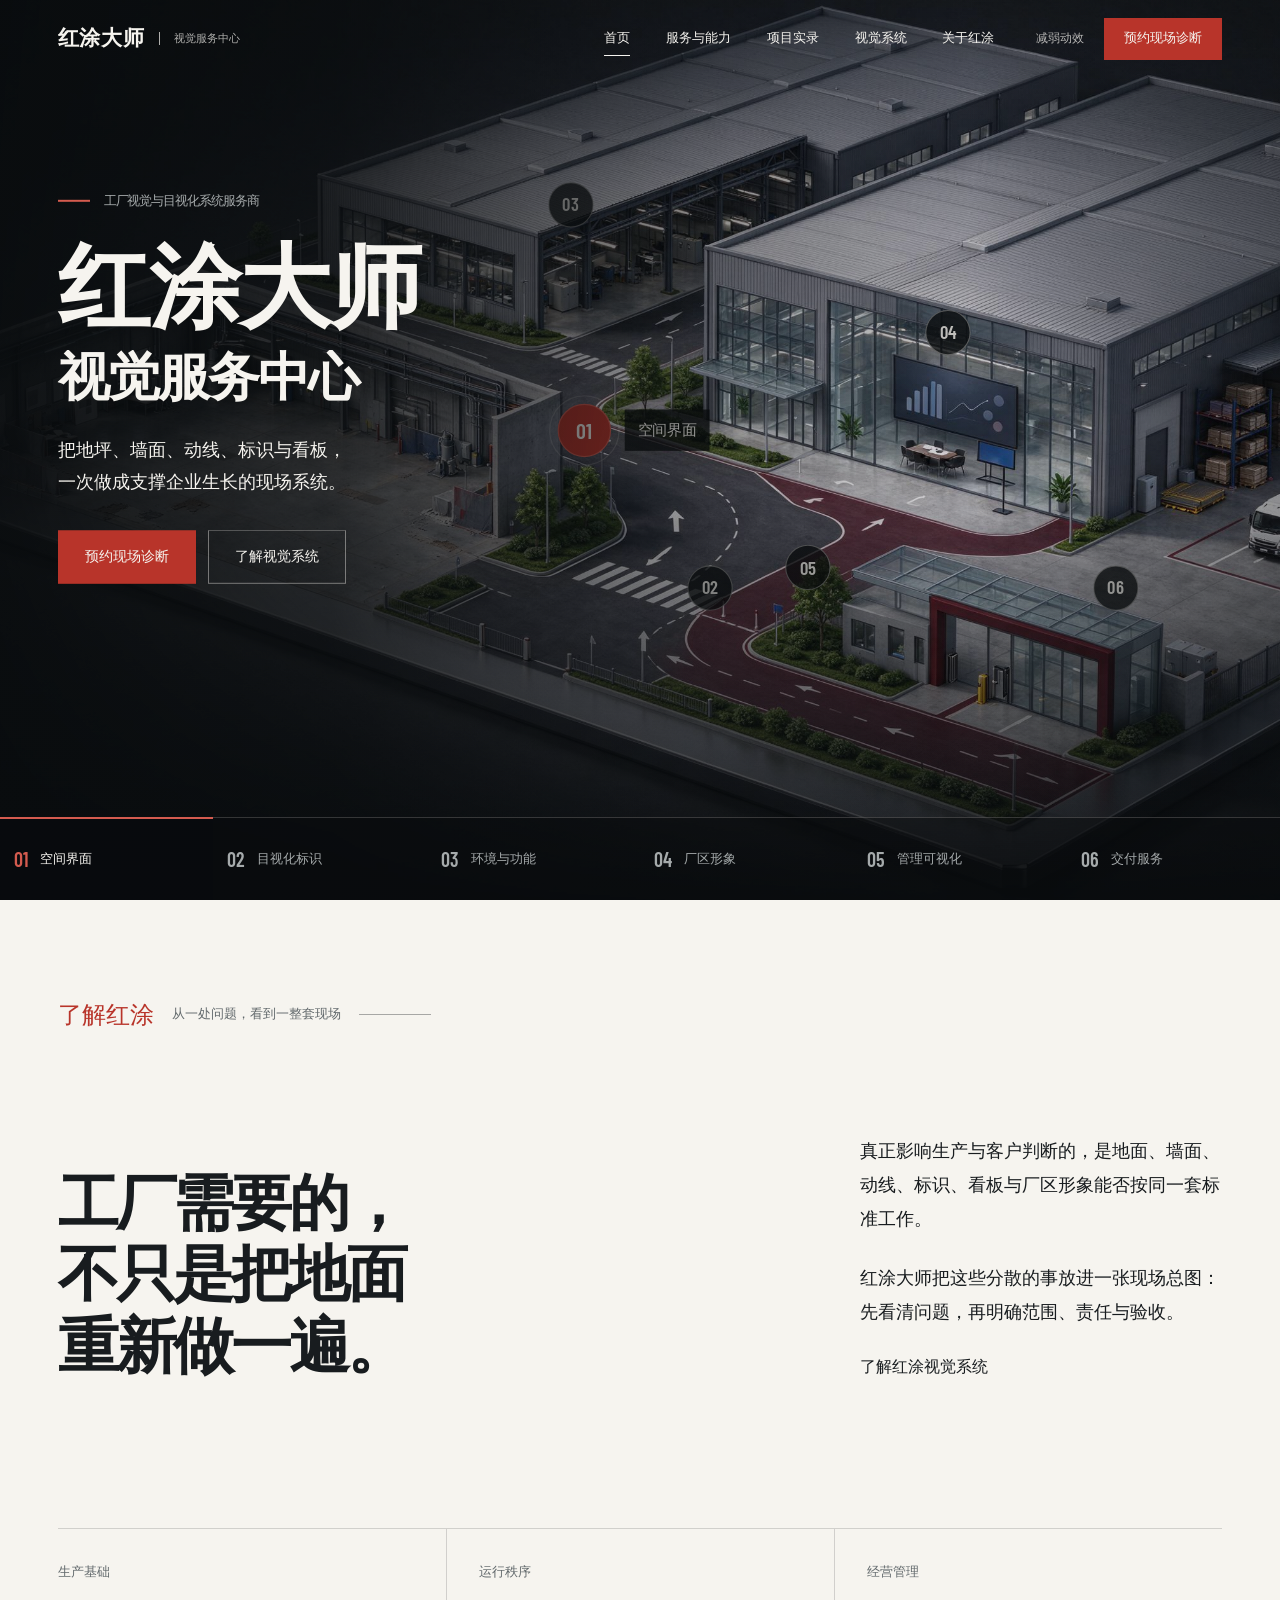
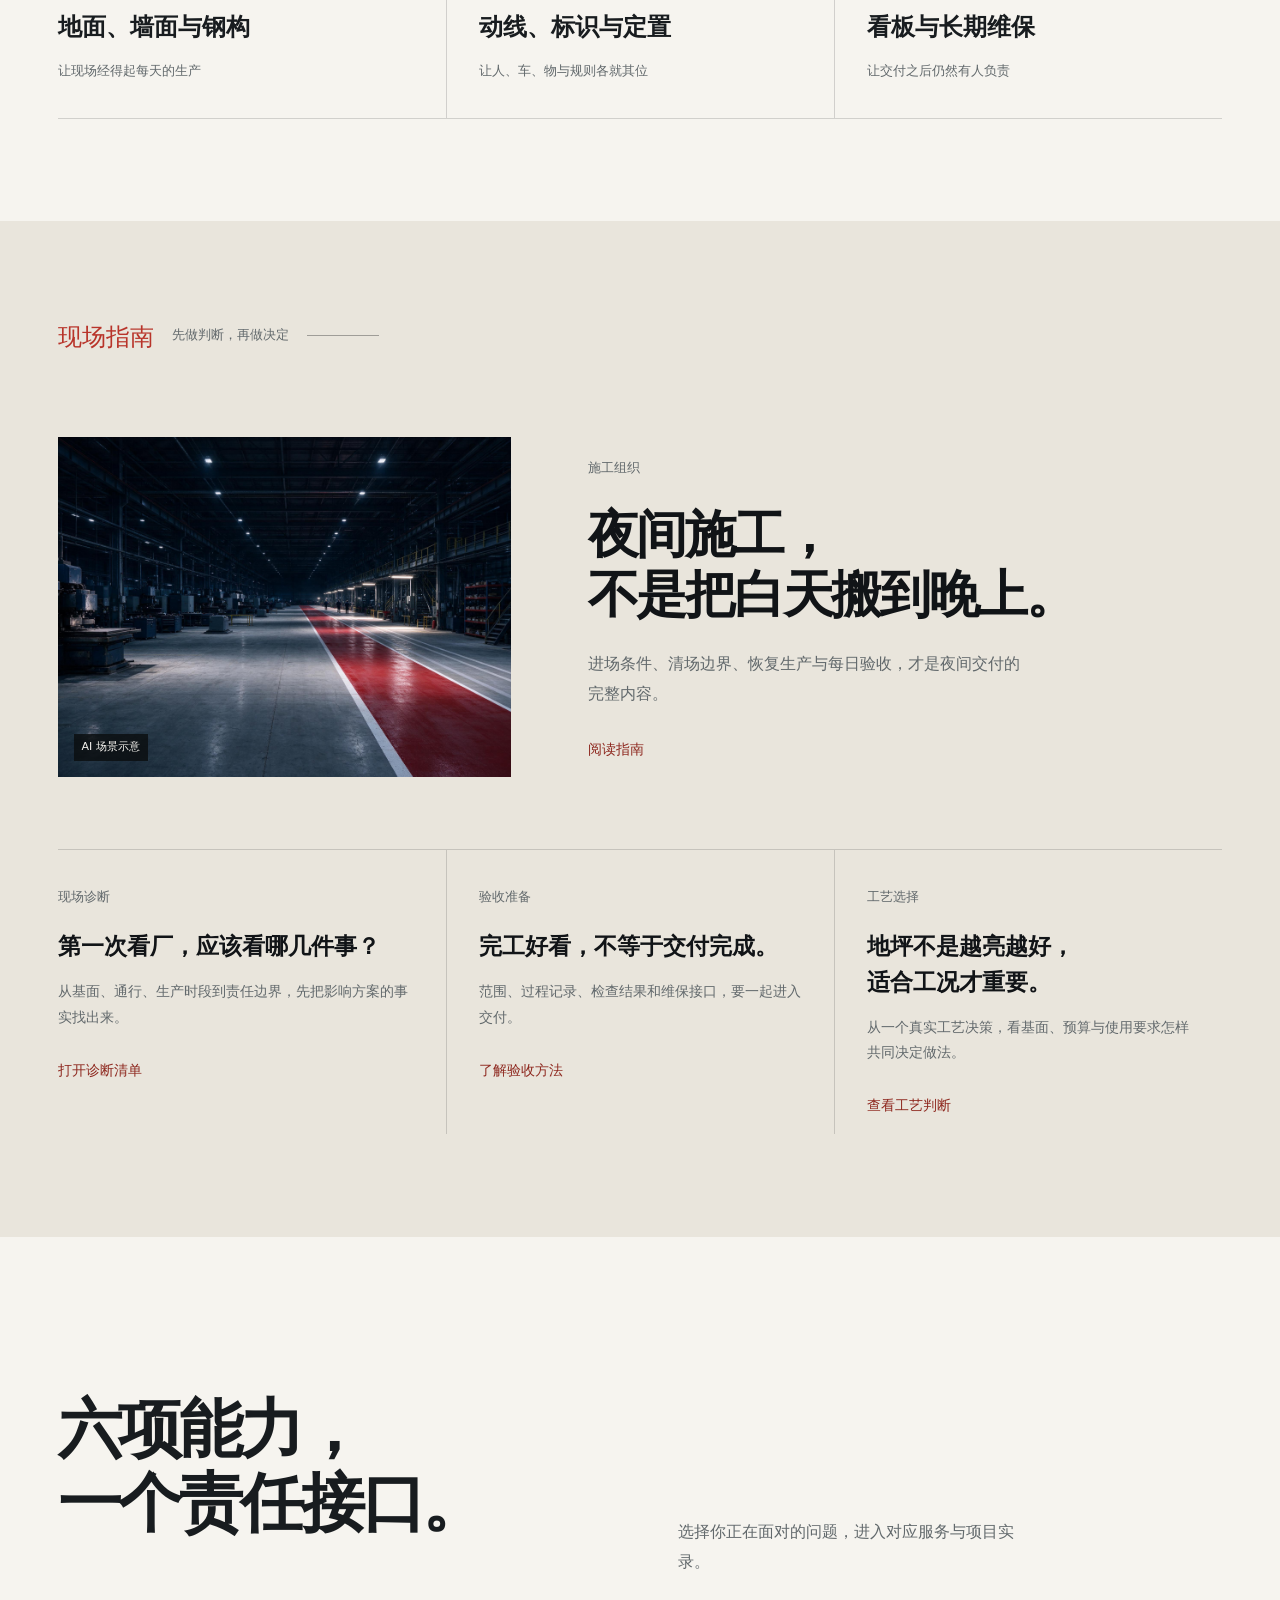
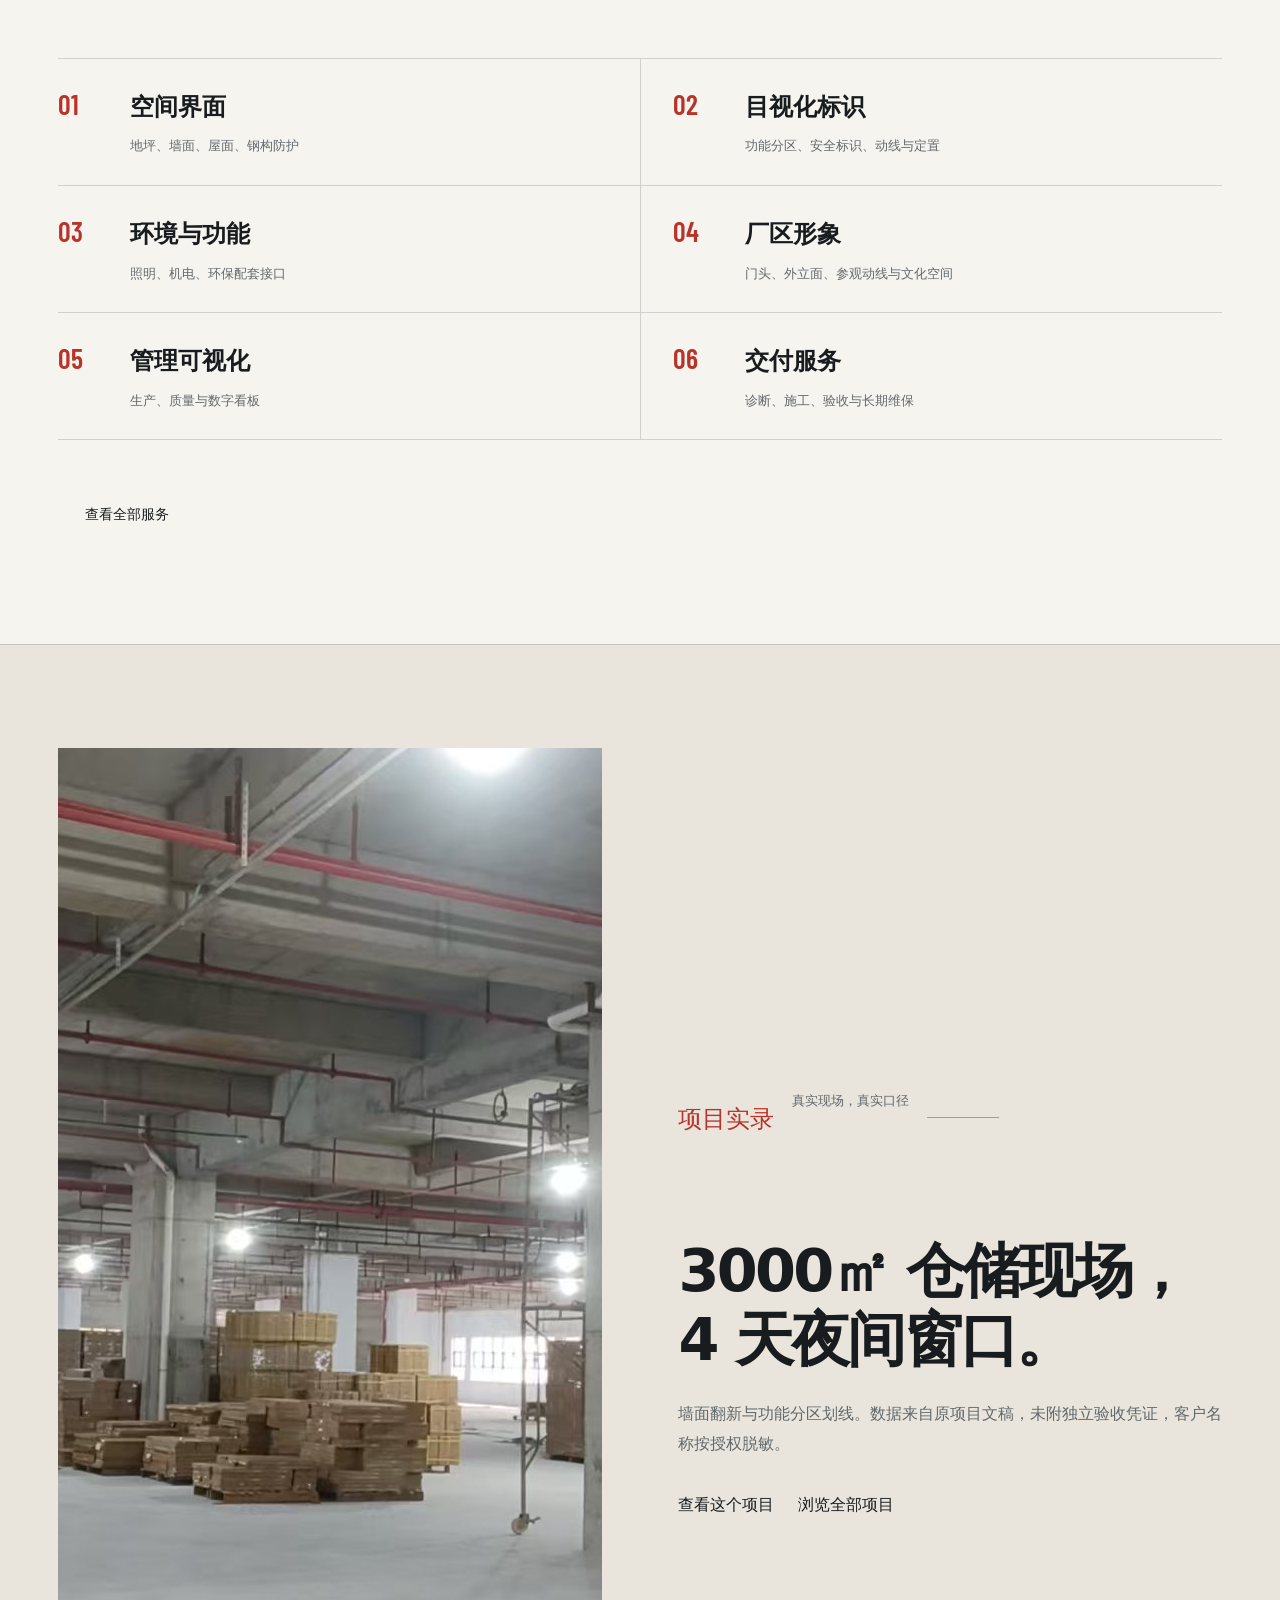
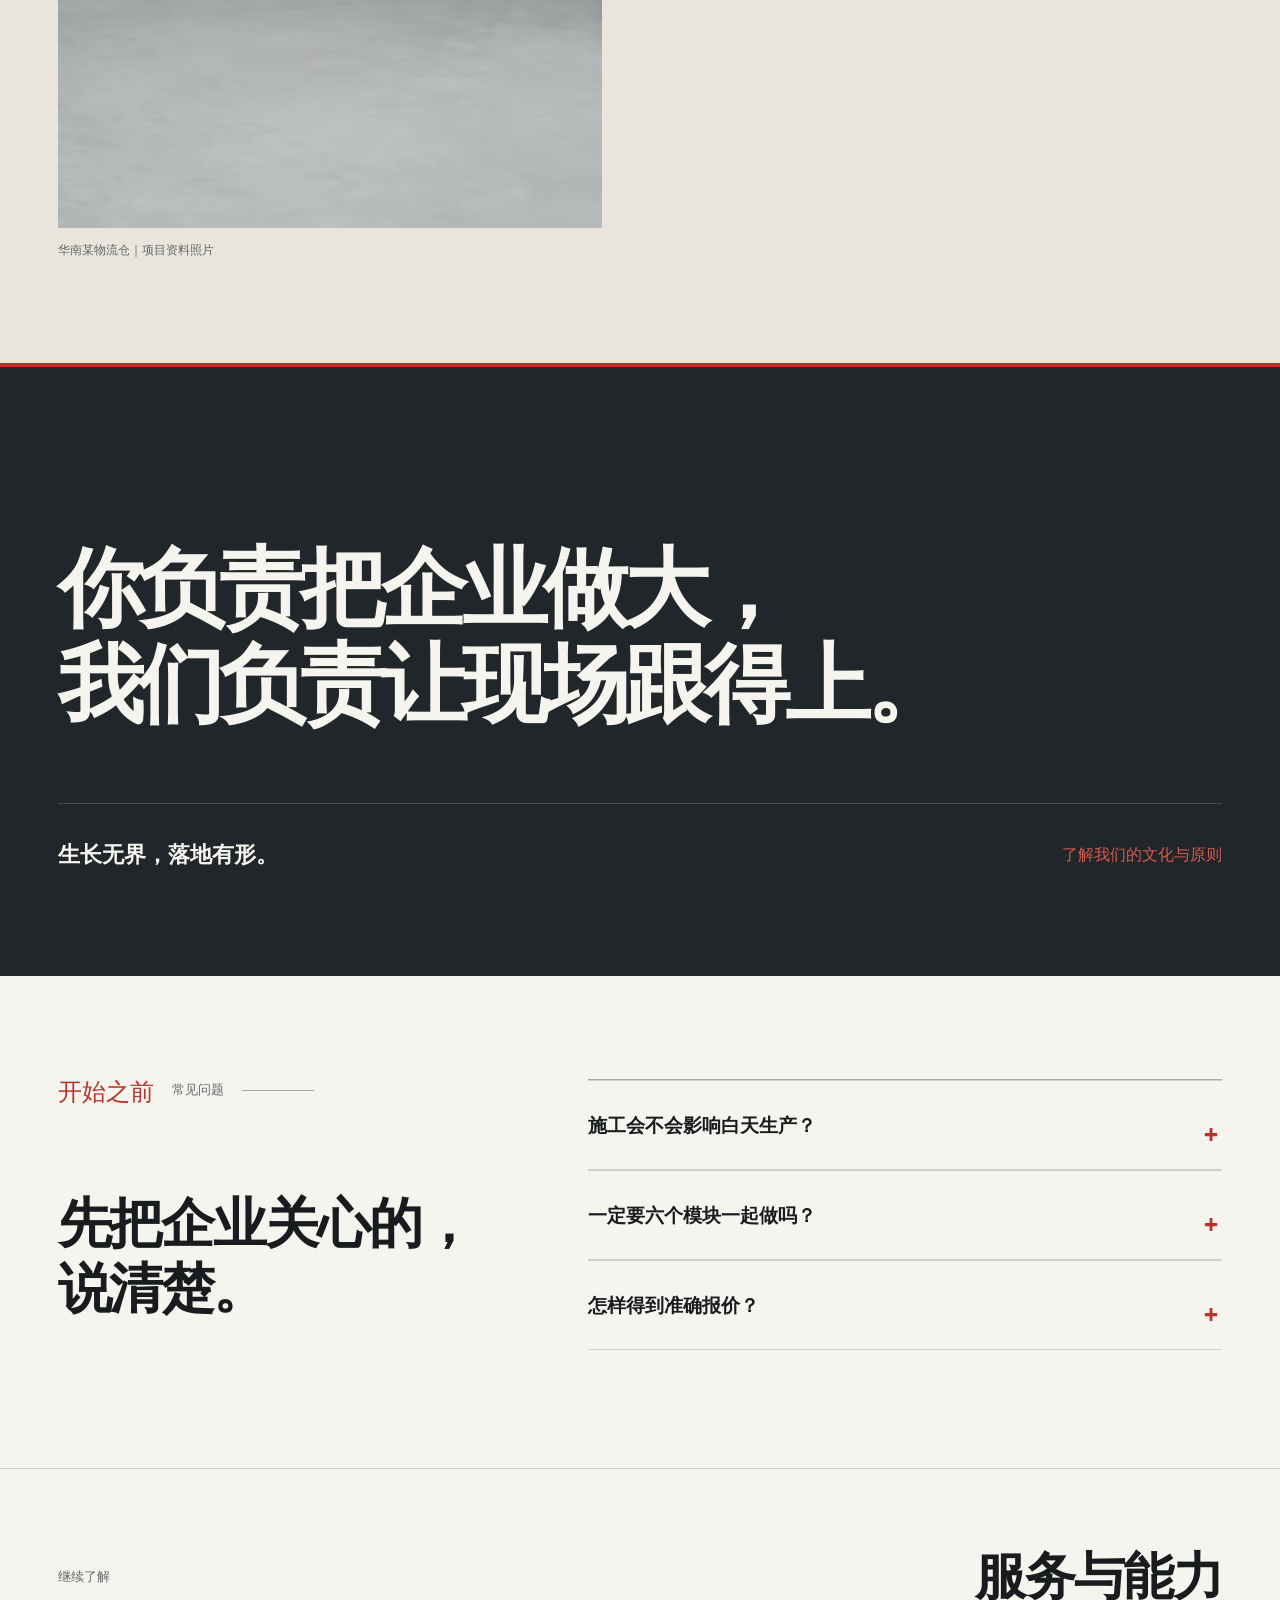
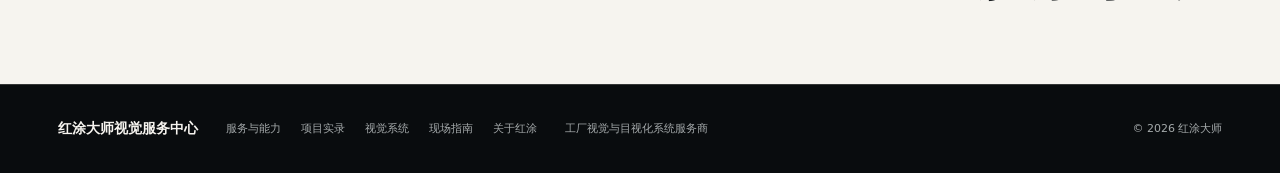
==== commit dbbb968e: "refine v4 hero into one continuous scene" ====
--- a/v4/index.html
+++ b/v4/index.html
@@ -1,38 +1,32 @@
 <!doctype html><html lang="zh-CN"><head><meta charset="utf-8"><meta name="viewport" content="width=device-width,initial-scale=1"><title>红涂大师视觉服务中心｜工厂视觉与目视化系统服务商</title><meta name="description" content="红涂大师视觉服务中心：工厂视觉与目视化系统服务商。了解六大能力、真实现场、夜间交付、视觉系统与现场指南。"><meta name="theme-color" content="#111417"><link rel="icon" href="assets/img/favicon.svg" type="image/svg+xml"><link rel="canonical" href="https://hongtu-daxshi.cn/v4/"><meta property="og:type" content="website"><meta property="og:locale" content="zh_CN"><meta property="og:site_name" content="红涂大师视觉服务中心"><meta property="og:title" content="红涂大师视觉服务中心｜工厂视觉与目视化系统服务商"><meta property="og:description" content="红涂大师视觉服务中心：工厂视觉与目视化系统服务商。了解六大能力、真实现场、夜间交付、视觉系统与现场指南。"><meta property="og:image" content="https://hongtu-daxshi.cn/v4/assets/img/visual-center-3d.jpg"><meta name="twitter:card" content="summary_large_image"><link rel="preload" href="assets/css/BarlowCondensed-SemiBold.woff2" as="font" type="font/woff2" crossorigin><link rel="stylesheet" href="assets/css/site.css"><link rel="stylesheet" href="assets/css/pages.css"><link rel="stylesheet" href="assets/css/visual-refresh.css"><script defer src="assets/js/site.js"></script></head><body class="home-page"><a class="skip-link" href="#main">跳到主要内容</a><header class="site-header" id="siteHeader"><a class="brand" href="index.html" aria-label="红涂大师视觉服务中心首页"><strong>红涂大师</strong><span>视觉服务中心</span></a><nav class="desktop-nav" aria-label="主导航"><a href="index.html" aria-current="page" class="is-current">首页</a><a href="services.html">服务与能力</a><a href="cases.html">项目实录</a><a href="visual-system.html">视觉系统</a><a href="about.html">关于红涂</a></nav><div class="header-actions"><button class="motion-toggle" id="motionToggle" type="button" aria-pressed="false">减弱动效</button><a class="header-cta" href="about.html#contact">预约现场诊断</a><button class="menu-toggle" id="menuToggle" type="button" aria-expanded="false" aria-controls="mobileNav">菜单</button></div><nav class="mobile-nav" id="mobileNav" aria-label="移动端导航" hidden><a href="index.html">首页</a><a href="services.html">服务与能力</a><a href="cases.html">项目实录</a><a href="visual-system.html">视觉系统</a><a href="about.html">关于红涂</a><a href="about.html#contact">预约现场诊断</a></nav><span class="reading-progress" id="readingProgress" aria-hidden="true"></span></header><main id="main">
     <section class="hero" id="home" aria-labelledby="heroTitle">
-      <div class="hero-layout wrap">
-        <div class="hero-copy">
-          <h1 id="heroTitle"><small class="hero-position"><b aria-hidden="true"></b>工厂视觉与目视化系统服务商</small><span class="hero-title-main">红涂大师</span><span class="hero-subtitle">视觉服务中心</span></h1>
-          <p class="hero-lead">把地坪、墙面、动线、标识与看板，一次做成支撑企业生长的现场系统。</p>
-          <div class="hero-actions"><a class="button button-primary" href="about.html#contact">预约现场诊断</a><a class="button button-quiet" href="visual-system.html">了解视觉系统</a></div>
-        </div>
-        <div class="hero-scene" id="heroScene" aria-label="可交互的工厂视觉服务中心空间导览">
-          <div class="scene-toolbar"><span id="sceneMode">现场系统总览</span><div><span class="scene-instruction" id="sceneInstruction">选择圆圈，展开局部细节</span><button id="sceneZoom" type="button" hidden>继续放大</button></div></div>
-          <div class="scene-stage">
-            <div class="hero-camera" id="heroCamera">
-              <img class="hero-scene-image" src="assets/img/visual-center-3d.jpg" width="2816" height="1584" alt="完整制造产业园的三维轴测场景，包含生产、仓储、办公、装卸与参观空间；AI 场景示意" fetchpriority="high" decoding="async">
-              <div class="scene-hotspots" aria-label="选择空间区域">
-                <button class="scene-hotspot" style="--hotspot-x:26%;--hotspot-y:48%" type="button" data-scene-zone="0" aria-pressed="false" aria-label="展开空间界面细节"><span>01</span><b>空间界面</b></button>
-                <button class="scene-hotspot" style="--hotspot-x:41%;--hotspot-y:63%" type="button" data-scene-zone="1" aria-pressed="false" aria-label="展开目视化标识细节"><span>02</span><b>目视化标识</b></button>
-                <button class="scene-hotspot" style="--hotspot-x:29%;--hotspot-y:29%" type="button" data-scene-zone="2" aria-pressed="false" aria-label="展开环境与功能细节"><span>03</span><b>环境与功能</b></button>
-                <button class="scene-hotspot" style="--hotspot-x:70%;--hotspot-y:40%" type="button" data-scene-zone="3" aria-pressed="false" aria-label="展开厂区形象细节"><span>04</span><b>厂区形象</b></button>
-                <button class="scene-hotspot" style="--hotspot-x:56%;--hotspot-y:60%" type="button" data-scene-zone="4" aria-pressed="false" aria-label="展开管理可视化细节"><span>05</span><b>管理可视化</b></button>
-                <button class="scene-hotspot" style="--hotspot-x:83%;--hotspot-y:63%" type="button" data-scene-zone="5" aria-pressed="false" aria-label="展开交付服务细节"><span>06</span><b>交付服务</b></button>
-              </div>
-            </div>
-            <div class="scene-detail-view" id="sceneDetailView" aria-hidden="true"><img id="sceneDetailImage" src="assets/img/detail-space.jpg" width="2816" height="1584" alt="空间界面局部三维场景，AI 场景示意" decoding="async"><span class="scene-view-label" id="sceneViewLabel">空间界面｜局部细节</span></div>
-            <aside class="scene-detail" aria-live="polite" aria-atomic="true">
-              <div class="scene-detail-top"><span id="sceneNumber">01 / 06</span><button id="sceneReset" type="button">返回总览</button></div>
-              <h2 id="sceneName">空间界面</h2><p id="sceneValue">让地面、墙面与钢构经得起生产、时间与验厂。</p>
-              <p class="scene-deliverables" id="sceneDeliverables">地坪系统 / 墙面天花 / 屋面 / 钢构防护</p>
-              <a class="scene-service-link" id="sceneServiceLink" href="services.html#cap-0">查看此项服务</a>
-              <small>三维空间与局部场景均为 AI 示意，实际方案以现场诊断为准</small>
-            </aside>
-          </div>
-          <div class="hero-zone-nav" role="tablist" aria-label="六项系统能力">
-            <button role="tab" aria-selected="false" data-scene-zone="0"><span>01</span>空间界面</button><button role="tab" aria-selected="false" data-scene-zone="1"><span>02</span>目视化标识</button><button role="tab" aria-selected="false" data-scene-zone="2"><span>03</span>环境与功能</button><button role="tab" aria-selected="false" data-scene-zone="3"><span>04</span>厂区形象</button><button role="tab" aria-selected="false" data-scene-zone="4"><span>05</span>管理可视化</button><button role="tab" aria-selected="false" data-scene-zone="5"><span>06</span>交付服务</button>
+      <div class="hero-scene" id="heroScene" aria-label="可交互的工厂视觉服务中心空间导览">
+        <div class="hero-camera" id="heroCamera">
+          <img class="hero-scene-image" src="assets/img/visual-center-3d.jpg" width="2816" height="1584" alt="完整制造产业园的三维轴测场景，包含生产、仓储、办公、装卸与参观空间；AI 场景示意" fetchpriority="high" decoding="async">
+          <div class="scene-hotspots" aria-label="选择空间区域">
+            <button class="scene-hotspot" style="--hotspot-x:46%;--hotspot-y:48%" type="button" data-scene-zone="0" aria-pressed="false" aria-label="展开空间界面细节"><span>01</span><b>空间界面</b></button>
+            <button class="scene-hotspot" style="--hotspot-x:55%;--hotspot-y:64%" type="button" data-scene-zone="1" aria-pressed="false" aria-label="展开目视化标识细节"><span>02</span><b>目视化标识</b></button>
+            <button class="scene-hotspot" style="--hotspot-x:45%;--hotspot-y:25%" type="button" data-scene-zone="2" aria-pressed="false" aria-label="展开环境与功能细节"><span>03</span><b>环境与功能</b></button>
+            <button class="scene-hotspot" style="--hotspot-x:72%;--hotspot-y:38%" type="button" data-scene-zone="3" aria-pressed="false" aria-label="展开厂区形象细节"><span>04</span><b>厂区形象</b></button>
+            <button class="scene-hotspot" style="--hotspot-x:62%;--hotspot-y:62%" type="button" data-scene-zone="4" aria-pressed="false" aria-label="展开管理可视化细节"><span>05</span><b>管理可视化</b></button>
+            <button class="scene-hotspot" style="--hotspot-x:84%;--hotspot-y:64%" type="button" data-scene-zone="5" aria-pressed="false" aria-label="展开交付服务细节"><span>06</span><b>交付服务</b></button>
           </div>
         </div>
+        <div class="scene-detail-view" id="sceneDetailView" aria-hidden="true"><img id="sceneDetailImage" src="assets/img/detail-space.jpg" width="2816" height="1584" alt="空间界面局部场景，AI 场景示意" decoding="async"><span class="scene-view-label" id="sceneViewLabel" hidden>空间界面｜局部细节</span></div>
+      </div>
+      <div class="hero-shade" aria-hidden="true"></div>
+      <div class="hero-copy">
+        <h1 id="heroTitle"><small class="hero-position"><b aria-hidden="true"></b>工厂视觉与目视化系统服务商</small><span class="hero-title-main">红涂大师</span><span class="hero-subtitle">视觉服务中心</span></h1>
+        <p class="hero-lead">把地坪、墙面、动线、标识与看板，<br>一次做成支撑企业生长的现场系统。</p>
+        <div class="hero-actions"><a class="button button-primary" href="about.html#contact">预约现场诊断</a><a class="button button-quiet" href="visual-system.html">了解视觉系统</a></div>
+      </div>
+      <span id="sceneMode" hidden>现场系统总览</span><span id="sceneInstruction" hidden>选择圆圈，展开局部细节</span>
+      <aside class="scene-detail" aria-live="polite" aria-atomic="true">
+        <div class="scene-detail-top"><span id="sceneNumber">01 / 06</span><div class="scene-detail-actions"><button id="sceneZoom" type="button" hidden>继续放大</button><button id="sceneReset" type="button">返回总览</button></div></div>
+        <div class="scene-detail-body"><h2 id="sceneName">空间界面</h2><div><p id="sceneValue">让地面、墙面与钢构经得起生产、时间与验厂。</p><p class="scene-deliverables" id="sceneDeliverables">地坪系统 / 墙面天花 / 屋面 / 钢构防护</p></div><div class="scene-detail-meta"><a class="scene-service-link" id="sceneServiceLink" href="services.html#cap-0">查看此项服务</a><small>三维空间与局部场景均为 AI 示意，实际方案以现场诊断为准</small></div></div>
+      </aside>
+      <div class="hero-zone-nav" role="tablist" aria-label="六项系统能力">
+        <button role="tab" aria-selected="false" data-scene-zone="0"><span>01</span>空间界面</button><button role="tab" aria-selected="false" data-scene-zone="1"><span>02</span>目视化标识</button><button role="tab" aria-selected="false" data-scene-zone="2"><span>03</span>环境与功能</button><button role="tab" aria-selected="false" data-scene-zone="3"><span>04</span>厂区形象</button><button role="tab" aria-selected="false" data-scene-zone="4"><span>05</span>管理可视化</button><button role="tab" aria-selected="false" data-scene-zone="5"><span>06</span>交付服务</button>
       </div>
       <p class="hero-scroll-cue" aria-hidden="true">向下，看见现场与企业生长</p>
     </section>
--- a/v4/assets/css/visual-refresh.css
+++ b/v4/assets/css/visual-refresh.css
@@ -234,3 +234,154 @@
 html:not(.js) .scene-detail, html:not(.js) .scene-toolbar button { display: none; }
 /* Top scrim keeps the transparent header legible over bright hero photography. */
 .page-hero::after{content:"";position:absolute;inset:0 0 auto;height:190px;z-index:-1;pointer-events:none;background:linear-gradient(180deg,var(--scrim-top) 0%,var(--scrim-top-soft) 58%,var(--transparent) 100%)}
+
+
+/* Hero composition revision: one continuous scene, one typographic hierarchy. */
+.hero {
+  height: max(840px, 100svh);
+  min-height: 840px;
+  padding: 0;
+  overflow: hidden;
+}
+.hero-layout { display: contents; }
+.hero-scene {
+  position: absolute;
+  z-index: 0;
+  inset: -3%;
+  width: auto;
+  transform: translate3d(0, var(--scene-scroll, 0%), 0) scale(var(--scene-scale, 1));
+  transform-origin: center;
+}
+.hero-camera { inset: 0; opacity: 1; }
+.hero-camera::after { display: none; }
+.hero-scene-image { object-position: 58% center; }
+.hero-shade { display: block; }
+.hero-grain { display: none; }
+.hero-copy {
+  position: absolute;
+  top: 43%;
+  left: var(--pad);
+  width: min(49vw, 720px);
+  transform: translateY(-50%);
+}
+.hero h1 { font-weight: 750; line-height: 1.02; letter-spacing: -.045em; }
+.hero h1 .hero-title-main {
+  margin: 0;
+  color: var(--paper);
+  font-size: clamp(72px, 7.2vw, 116px);
+  font-weight: inherit;
+  white-space: nowrap;
+}
+.hero h1 .hero-subtitle {
+  margin-top: 16px;
+  color: var(--paper);
+  font-size: clamp(38px, 4.1vw, 64px);
+  font-weight: inherit;
+  letter-spacing: -.035em;
+  white-space: nowrap;
+}
+.hero-position { margin-bottom: 28px; font-size: 13px; font-weight: 400; }
+.hero-lead { max-width: 510px; margin-top: 30px; font-size: 18px; font-weight: 400; line-height: 1.8; }
+.hero-actions { margin-top: 32px; }
+.hero .button { font-size: 14px; font-weight: 500; }
+.scene-toolbar { display: none; }
+.js .scene-detail-view {
+  z-index: 0;
+  inset: 0;
+  transform: scale(1.06);
+}
+.scene-detail-view img { object-position: center; }
+.scene-view-label { display: none; }
+.hero.is-detail .hero-camera { opacity: 0; transform: scale(1.12); }
+.hero.is-detail .scene-detail-view { opacity: 1; transform: scale(1); }
+.hero-scroll-cue { bottom: 104px; }
+.hero-zone-nav {
+  position: absolute;
+  right: 0;
+  bottom: 0;
+  left: 0;
+  border: 0;
+  border-top: 1px solid var(--line-dark);
+  background: var(--glass-soft);
+}
+.hero-zone-nav button { min-height: 82px; font-size: 13px; font-weight: 400; }
+.hero-zone-nav button span { font-size: 20px; font-weight: 600; }
+.hero.is-detail .hero-zone-nav { display: none; }
+.js .scene-detail { display: none; }
+.js .hero.is-detail .scene-detail {
+  display: block;
+  position: absolute;
+  z-index: 4;
+  right: 0;
+  bottom: 0;
+  left: 0;
+  width: auto;
+  padding: 20px var(--pad) 22px;
+  border-top: 2px solid var(--red);
+  background: var(--glass);
+  box-shadow: none;
+  opacity: 1;
+  transform: none;
+  pointer-events: auto;
+}
+.scene-detail-top { min-height: 28px; }
+.scene-detail-top span { font-size: 20px; }
+.scene-detail-actions { display: flex; align-items: center; gap: 24px; }
+.scene-detail-actions button { padding: 4px 0; background: var(--transparent); color: var(--paper); font-size: 12px; }
+#sceneZoom { border-bottom: 1px solid var(--red-bright); }
+.scene-detail-body {
+  display: grid;
+  grid-template-columns: minmax(180px, .65fr) minmax(0, 1.35fr) minmax(0, 1fr);
+  gap: var(--column-gap);
+  align-items: start;
+  margin-top: 12px;
+}
+.scene-detail h2 { margin: 0; font-size: 30px; font-weight: 650; line-height: 1.25; }
+.scene-detail p { font-size: 14px; font-weight: 400; }
+.scene-detail .scene-deliverables { margin-top: 8px; font-size: 12px; }
+.scene-detail-meta { text-align: right; }
+.scene-detail .scene-service-link { margin: 0; font-size: 13px; }
+.scene-detail small { margin-top: 10px; padding-top: 0; border: 0; font-size: 10px; font-weight: 400; }
+
+@media (max-width: 1180px) {
+  .hero-copy { width: min(53vw, 650px); }
+  .hero h1 .hero-title-main { font-size: clamp(68px, 7.4vw, 88px); }
+  .hero h1 .hero-subtitle { font-size: clamp(36px, 4.2vw, 50px); }
+  .scene-detail-body { gap: 32px; }
+}
+@media (max-width: 860px) {
+  .hero { height: 900px; min-height: 900px; }
+  .hero-copy { top: 42%; width: min(64vw, 570px); }
+  .hero h1 .hero-title-main { font-size: clamp(64px, 9vw, 82px); }
+  .hero h1 .hero-subtitle { font-size: clamp(36px, 5.4vw, 46px); }
+  .hero-scene { inset: 0 -24% 0 -28%; }
+  .hero-zone-nav { grid-template-columns: repeat(6, minmax(0, 1fr)); }
+  .hero-zone-nav button { min-height: 68px; padding-inline: 8px; font-size: 11px; }
+  .scene-detail-body { grid-template-columns: minmax(150px, .65fr) minmax(0, 1.35fr); }
+  .scene-detail-meta { grid-column: 2; text-align: left; }
+}
+@media (max-width: 600px) {
+  .hero { height: max(800px, 100svh); min-height: 800px; padding: 0; }
+  .hero-copy { top: 112px; left: var(--pad); width: calc(100% - 40px); transform: none; }
+  .hero-position { margin-bottom: 22px; font-size: 12px; }
+  .hero h1 .hero-title-main { font-size: clamp(56px, 16vw, 68px); }
+  .hero h1 .hero-subtitle { margin-top: 12px; font-size: clamp(32px, 9.5vw, 40px); }
+  .hero-lead { max-width: 340px; margin-top: 24px; font-size: 15px; line-height: 1.8; }
+  .hero-actions { margin-top: 24px; }
+  .hero .button { min-height: 46px; font-size: 12px; }
+  .hero-scene { inset: 39% -34% 14% -34%; }
+  .hero-scene-image { object-position: 55% center; }
+  .scene-hotspot { width: 34px; height: 34px; }
+  .hero-zone-nav { bottom: 62px; grid-template-columns: repeat(3, minmax(0, 1fr)); padding-inline: 8px; }
+  .hero-zone-nav button { min-height: 52px; gap: 8px; padding-inline: 12px; font-size: 11px; white-space: nowrap; }
+  .hero-zone-nav button span { font-size: 16px; }
+  .hero-scroll-cue { display: none; }
+  .js .hero.is-detail .scene-detail { bottom: 62px; padding: 16px 20px 18px; }
+  .scene-detail-body { grid-template-columns: minmax(0, 1fr); gap: 8px; margin-top: 8px; }
+  .scene-detail h2 { font-size: 24px; }
+  .scene-detail p { font-size: 13px; }
+  .scene-detail .scene-deliverables, .scene-detail small { display: none; }
+  .scene-detail-meta { grid-column: auto; text-align: left; }
+  .scene-detail-actions { gap: 18px; }
+}
+html[data-motion="reduced"] .hero.is-detail .hero-camera { transform: none; }
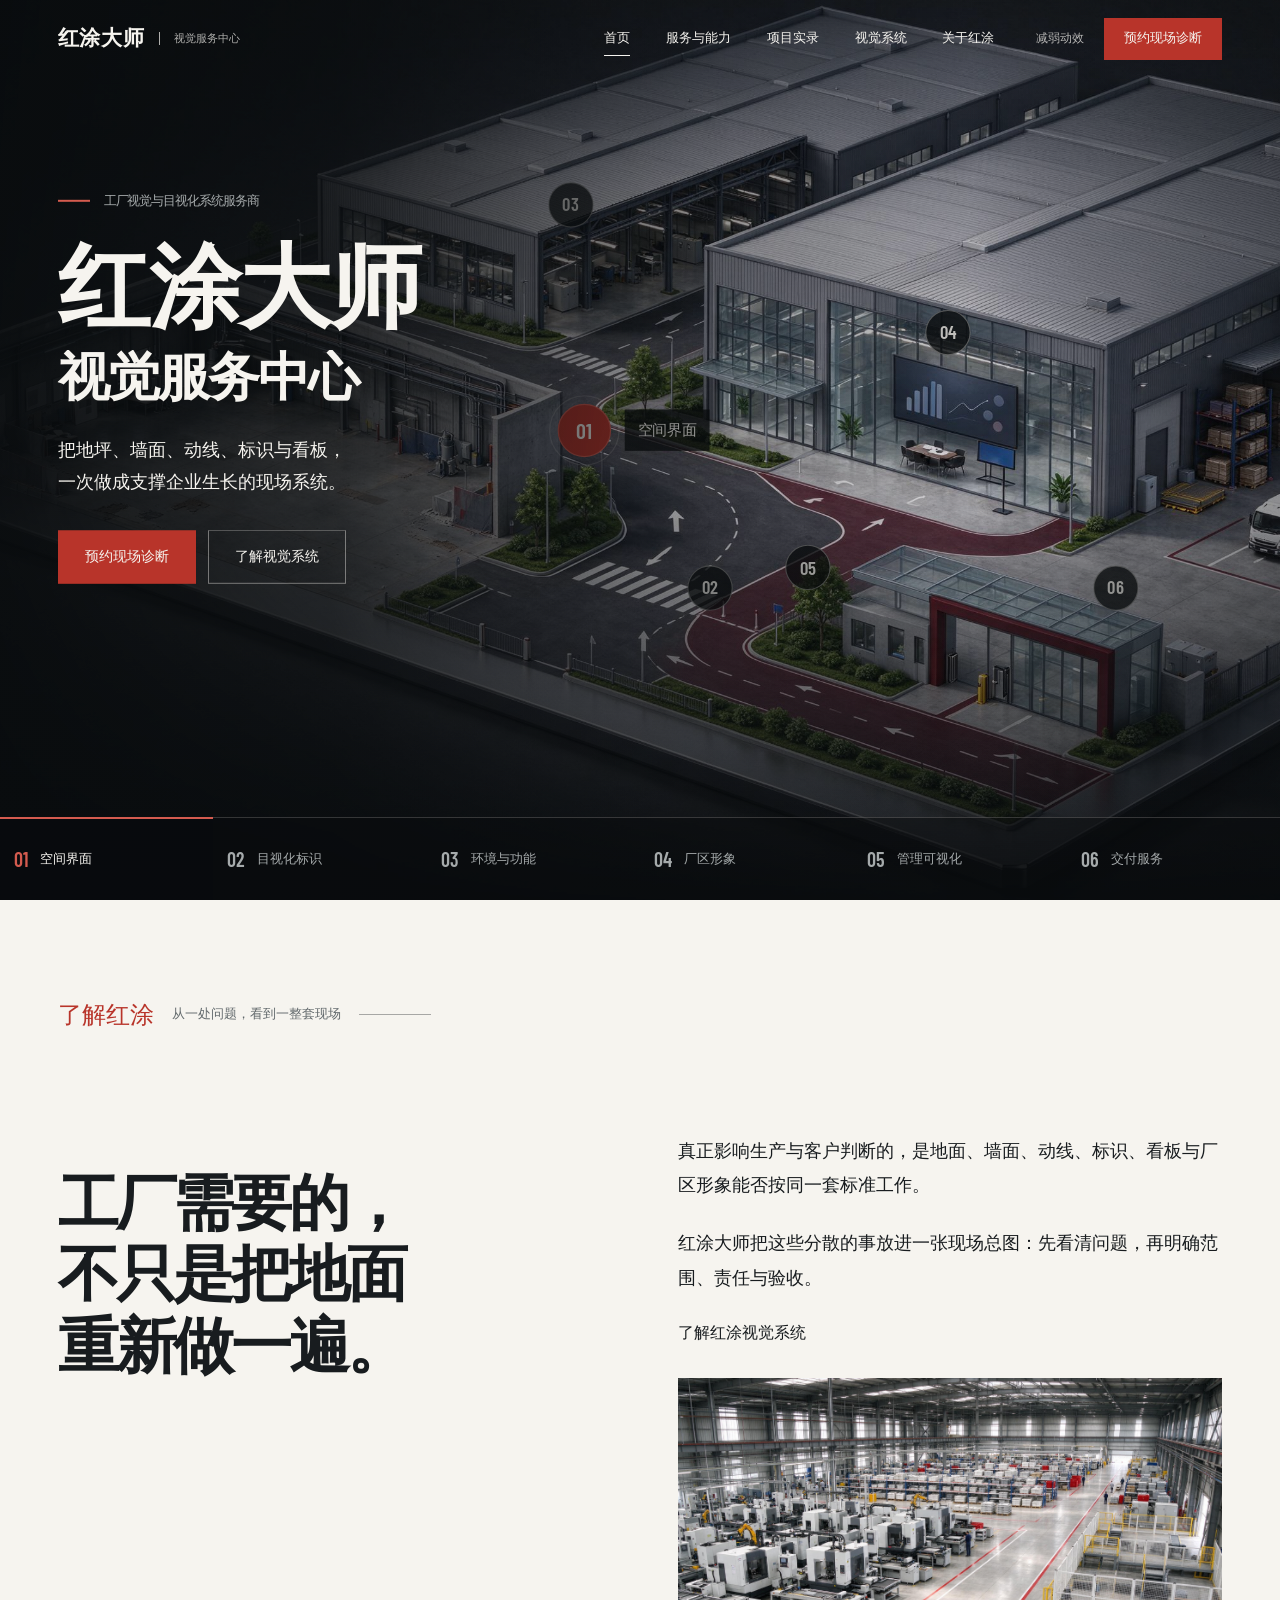
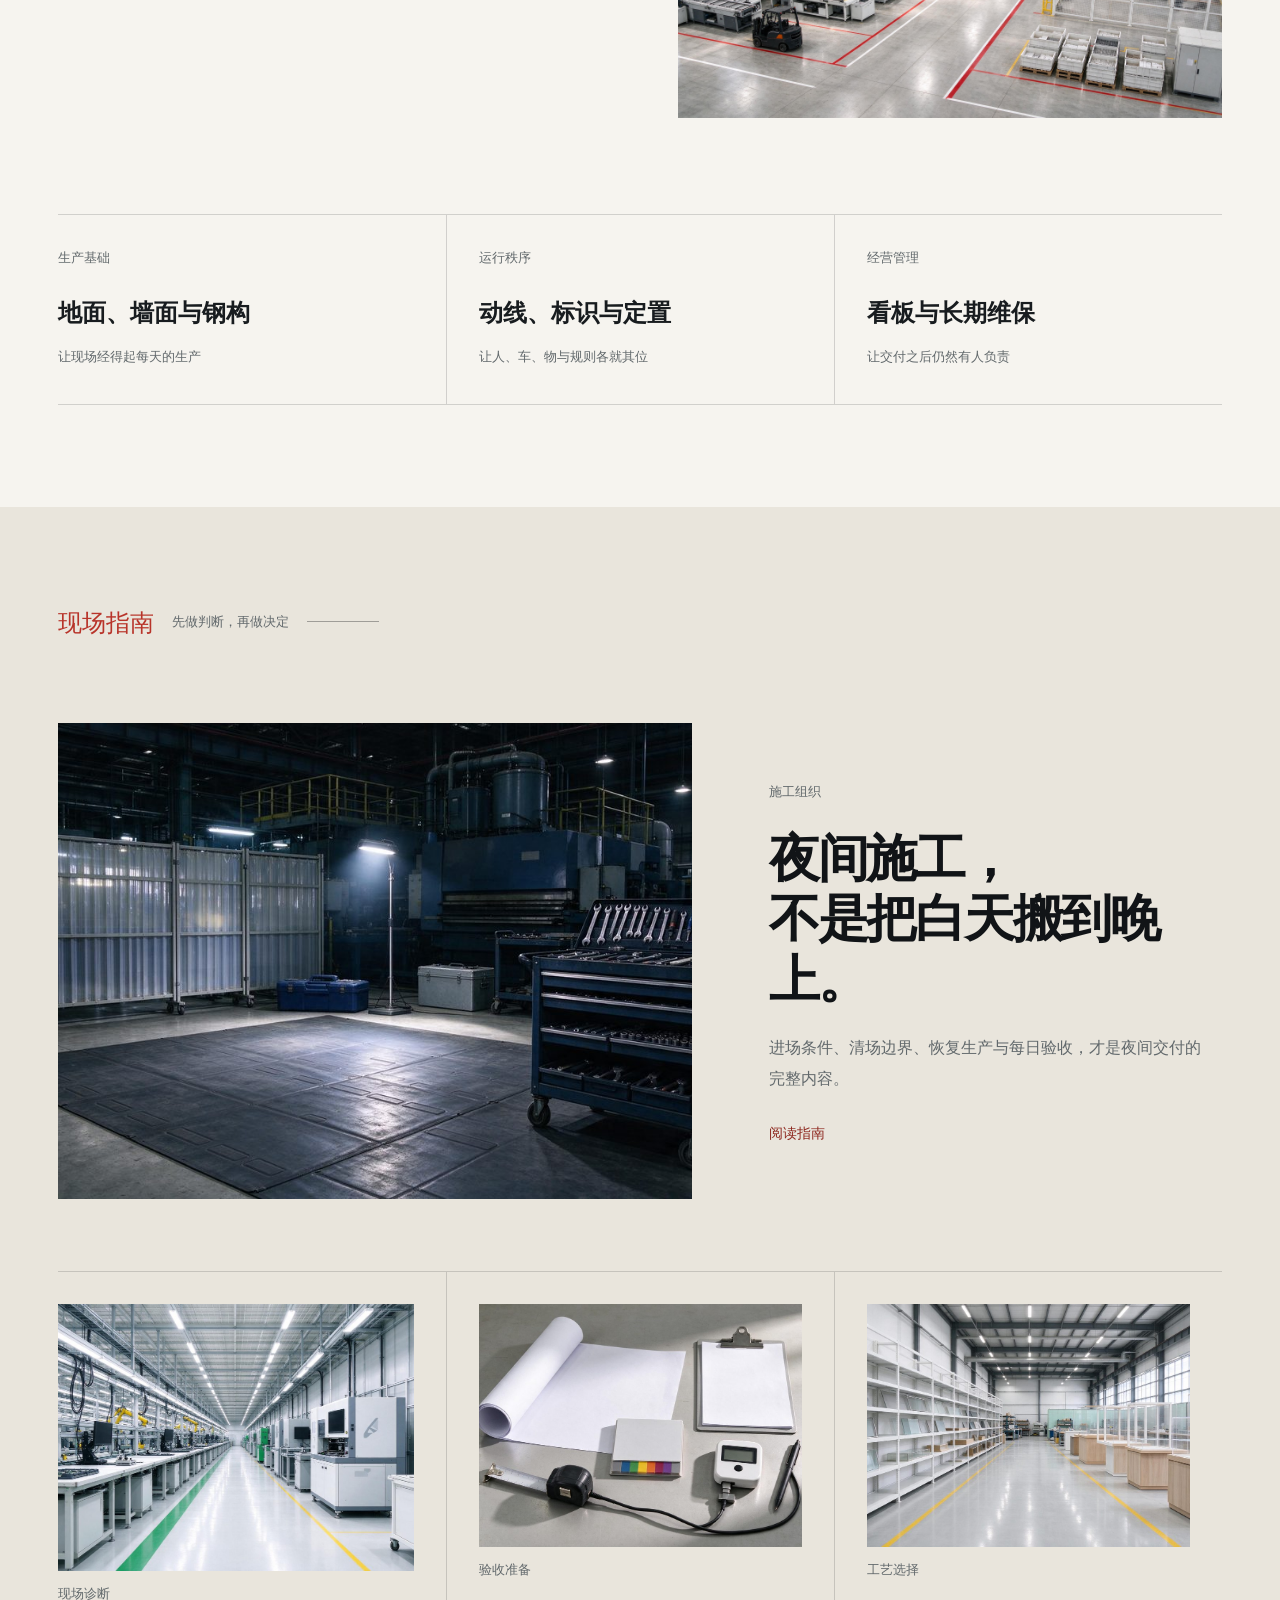
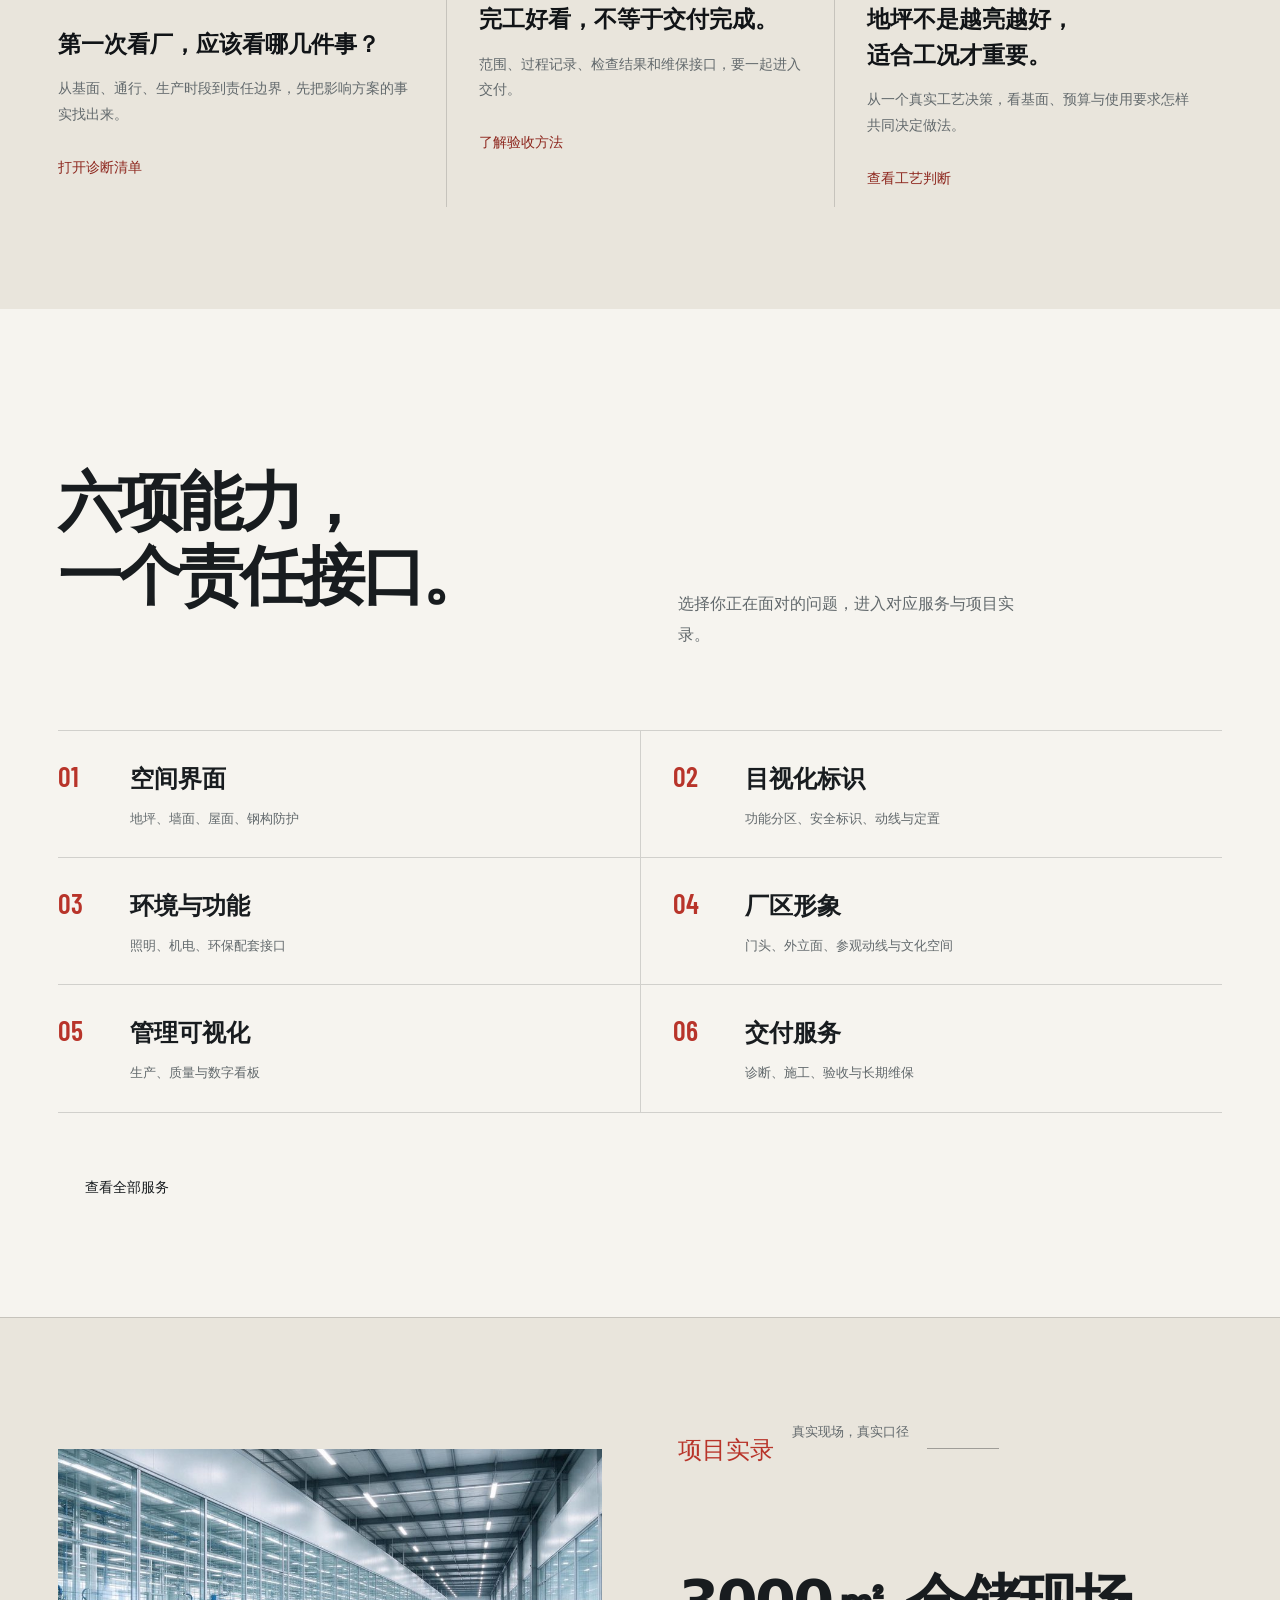
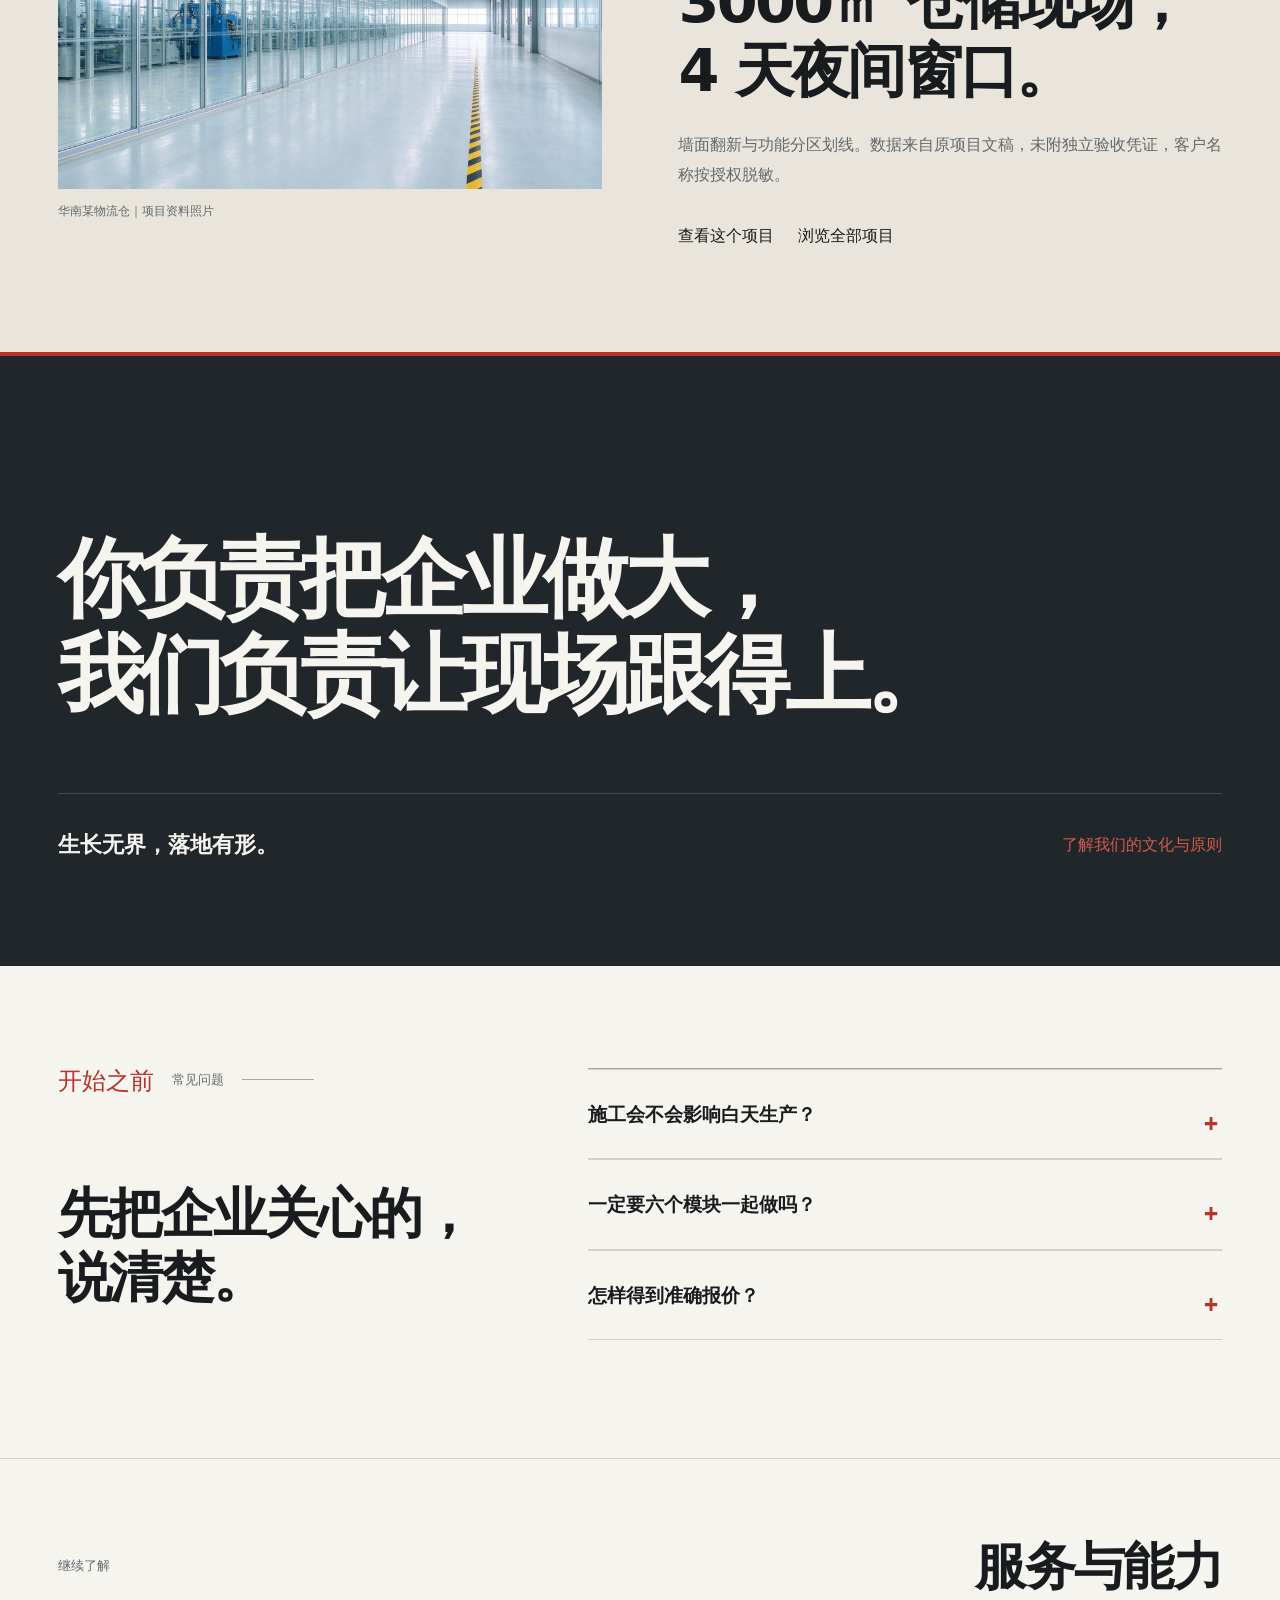
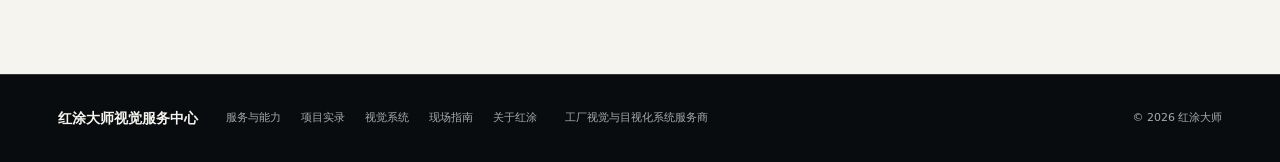
==== commit 7c4cc83f: "deploy(v4): V1 - clean static release 2026-11-15" ====
--- a/v4/index.html
+++ b/v4/index.html
@@ -1,40 +1,40 @@
-<!doctype html><html lang="zh-CN"><head><meta charset="utf-8"><meta name="viewport" content="width=device-width,initial-scale=1"><title>红涂大师视觉服务中心｜工厂视觉与目视化系统服务商</title><meta name="description" content="红涂大师视觉服务中心：工厂视觉与目视化系统服务商。了解六大能力、真实现场、夜间交付、视觉系统与现场指南。"><meta name="theme-color" content="#111417"><link rel="icon" href="assets/img/favicon.svg" type="image/svg+xml"><link rel="canonical" href="https://hongtu-daxshi.cn/v4/"><meta property="og:type" content="website"><meta property="og:locale" content="zh_CN"><meta property="og:site_name" content="红涂大师视觉服务中心"><meta property="og:title" content="红涂大师视觉服务中心｜工厂视觉与目视化系统服务商"><meta property="og:description" content="红涂大师视觉服务中心：工厂视觉与目视化系统服务商。了解六大能力、真实现场、夜间交付、视觉系统与现场指南。"><meta property="og:image" content="https://hongtu-daxshi.cn/v4/assets/img/visual-center-3d.jpg"><meta name="twitter:card" content="summary_large_image"><link rel="preload" href="assets/css/BarlowCondensed-SemiBold.woff2" as="font" type="font/woff2" crossorigin><link rel="stylesheet" href="assets/css/site.css"><link rel="stylesheet" href="assets/css/pages.css"><link rel="stylesheet" href="assets/css/visual-refresh.css"><script defer src="assets/js/site.js"></script></head><body class="home-page"><a class="skip-link" href="#main">跳到主要内容</a><header class="site-header" id="siteHeader"><a class="brand" href="index.html" aria-label="红涂大师视觉服务中心首页"><strong>红涂大师</strong><span>视觉服务中心</span></a><nav class="desktop-nav" aria-label="主导航"><a href="index.html" aria-current="page" class="is-current">首页</a><a href="services.html">服务与能力</a><a href="cases.html">项目实录</a><a href="visual-system.html">视觉系统</a><a href="about.html">关于红涂</a></nav><div class="header-actions"><button class="motion-toggle" id="motionToggle" type="button" aria-pressed="false">减弱动效</button><a class="header-cta" href="about.html#contact">预约现场诊断</a><button class="menu-toggle" id="menuToggle" type="button" aria-expanded="false" aria-controls="mobileNav">菜单</button></div><nav class="mobile-nav" id="mobileNav" aria-label="移动端导航" hidden><a href="index.html">首页</a><a href="services.html">服务与能力</a><a href="cases.html">项目实录</a><a href="visual-system.html">视觉系统</a><a href="about.html">关于红涂</a><a href="about.html#contact">预约现场诊断</a></nav><span class="reading-progress" id="readingProgress" aria-hidden="true"></span></header><main id="main">
-    <section class="hero" id="home" aria-labelledby="heroTitle">
-      <div class="hero-scene" id="heroScene" aria-label="可交互的工厂视觉服务中心空间导览">
-        <div class="hero-camera" id="heroCamera">
-          <img class="hero-scene-image" src="assets/img/visual-center-3d.jpg" width="2816" height="1584" alt="完整制造产业园的三维轴测场景，包含生产、仓储、办公、装卸与参观空间；AI 场景示意" fetchpriority="high" decoding="async">
-          <div class="scene-hotspots" aria-label="选择空间区域">
-            <button class="scene-hotspot" style="--hotspot-x:46%;--hotspot-y:48%" type="button" data-scene-zone="0" aria-pressed="false" aria-label="展开空间界面细节"><span>01</span><b>空间界面</b></button>
-            <button class="scene-hotspot" style="--hotspot-x:55%;--hotspot-y:64%" type="button" data-scene-zone="1" aria-pressed="false" aria-label="展开目视化标识细节"><span>02</span><b>目视化标识</b></button>
-            <button class="scene-hotspot" style="--hotspot-x:45%;--hotspot-y:25%" type="button" data-scene-zone="2" aria-pressed="false" aria-label="展开环境与功能细节"><span>03</span><b>环境与功能</b></button>
-            <button class="scene-hotspot" style="--hotspot-x:72%;--hotspot-y:38%" type="button" data-scene-zone="3" aria-pressed="false" aria-label="展开厂区形象细节"><span>04</span><b>厂区形象</b></button>
-            <button class="scene-hotspot" style="--hotspot-x:62%;--hotspot-y:62%" type="button" data-scene-zone="4" aria-pressed="false" aria-label="展开管理可视化细节"><span>05</span><b>管理可视化</b></button>
-            <button class="scene-hotspot" style="--hotspot-x:84%;--hotspot-y:64%" type="button" data-scene-zone="5" aria-pressed="false" aria-label="展开交付服务细节"><span>06</span><b>交付服务</b></button>
-          </div>
-        </div>
-        <div class="scene-detail-view" id="sceneDetailView" aria-hidden="true"><img id="sceneDetailImage" src="assets/img/detail-space.jpg" width="2816" height="1584" alt="空间界面局部场景，AI 场景示意" decoding="async"><span class="scene-view-label" id="sceneViewLabel" hidden>空间界面｜局部细节</span></div>
-      </div>
-      <div class="hero-shade" aria-hidden="true"></div>
-      <div class="hero-copy">
-        <h1 id="heroTitle"><small class="hero-position"><b aria-hidden="true"></b>工厂视觉与目视化系统服务商</small><span class="hero-title-main">红涂大师</span><span class="hero-subtitle">视觉服务中心</span></h1>
-        <p class="hero-lead">把地坪、墙面、动线、标识与看板，<br>一次做成支撑企业生长的现场系统。</p>
-        <div class="hero-actions"><a class="button button-primary" href="about.html#contact">预约现场诊断</a><a class="button button-quiet" href="visual-system.html">了解视觉系统</a></div>
-      </div>
-      <span id="sceneMode" hidden>现场系统总览</span><span id="sceneInstruction" hidden>选择圆圈，展开局部细节</span>
-      <aside class="scene-detail" aria-live="polite" aria-atomic="true">
-        <div class="scene-detail-top"><span id="sceneNumber">01 / 06</span><div class="scene-detail-actions"><button id="sceneZoom" type="button" hidden>继续放大</button><button id="sceneReset" type="button">返回总览</button></div></div>
-        <div class="scene-detail-body"><h2 id="sceneName">空间界面</h2><div><p id="sceneValue">让地面、墙面与钢构经得起生产、时间与验厂。</p><p class="scene-deliverables" id="sceneDeliverables">地坪系统 / 墙面天花 / 屋面 / 钢构防护</p></div><div class="scene-detail-meta"><a class="scene-service-link" id="sceneServiceLink" href="services.html#cap-0">查看此项服务</a><small>三维空间与局部场景均为 AI 示意，实际方案以现场诊断为准</small></div></div>
-      </aside>
-      <div class="hero-zone-nav" role="tablist" aria-label="六项系统能力">
-        <button role="tab" aria-selected="false" data-scene-zone="0"><span>01</span>空间界面</button><button role="tab" aria-selected="false" data-scene-zone="1"><span>02</span>目视化标识</button><button role="tab" aria-selected="false" data-scene-zone="2"><span>03</span>环境与功能</button><button role="tab" aria-selected="false" data-scene-zone="3"><span>04</span>厂区形象</button><button role="tab" aria-selected="false" data-scene-zone="4"><span>05</span>管理可视化</button><button role="tab" aria-selected="false" data-scene-zone="5"><span>06</span>交付服务</button>
-      </div>
-      <p class="hero-scroll-cue" aria-hidden="true">向下，看见现场与企业生长</p>
-    </section>
-
-    
-<section class="home-intro section"><div class="wrap"><div class="section-index reveal"><span>了解红涂</span><p>从一处问题，看到一整套现场</p></div><div class="home-intro-grid"><h2 class="reveal">工厂需要的，<br>不只是把地面<br>重新做一遍。</h2><div class="reveal"><p>真正影响生产与客户判断的，是地面、墙面、动线、标识、看板与厂区形象能否按同一套标准工作。</p><p>红涂大师把这些分散的事放进一张现场总图：先看清问题，再明确范围、责任与验收。</p><a class="text-link" href="visual-system.html">了解红涂视觉系统</a></div></div><div class="client-paths"><a href="services.html#cap-0"><span>生产基础</span><strong>地面、墙面与钢构</strong><small>让现场经得起每天的生产</small></a><a href="services.html#cap-1"><span>运行秩序</span><strong>动线、标识与定置</strong><small>让人、车、物与规则各就其位</small></a><a href="services.html#cap-4"><span>经营管理</span><strong>看板与长期维保</strong><small>让交付之后仍然有人负责</small></a></div></div></section>
-<section class="insight-feature section" id="insights"><div class="wrap"><div class="section-index section-index-light reveal"><span>现场指南</span><p>先做判断，再做决定</p></div><div class="insight-lead"><a href="guides.html#night"><figure><img src="assets/img/delivery-night.jpg" width="2816" height="1584" alt="夜间车间施工宏观场景，AI 场景示意"><small>AI 场景示意</small></figure><div><span>施工组织</span><h2>夜间施工，<br>不是把白天搬到晚上。</h2><p>进场条件、清场边界、恢复生产与每日验收，才是夜间交付的完整内容。</p><b>阅读指南</b></div></a></div><div class="insight-list"><a href="guides.html#survey"><span>现场诊断</span><h3>第一次看厂，应该看哪几件事？</h3><p>从基面、通行、生产时段到责任边界，先把影响方案的事实找出来。</p><b>打开诊断清单</b></a><a href="guides.html#acceptance"><span>验收准备</span><h3>完工好看，不等于交付完成。</h3><p>范围、过程记录、检查结果和维保接口，要一起进入交付。</p><b>了解验收方法</b></a><a href="guides.html#floor"><span>工艺选择</span><h3>地坪不是越亮越好，适合工况才重要。</h3><p>从一个真实工艺决策，看基面、预算与使用要求怎样共同决定做法。</p><b>查看工艺判断</b></a></div></div></section>
-<section class="home-capabilities section"><div class="wrap"><div class="home-capabilities-head"><h2>六项能力，<br>一个责任接口。</h2><p>选择你正在面对的问题，进入对应服务与项目实录。</p></div><div class="capability-index"><a href="services.html#cap-0"><span>01</span><strong>空间界面</strong><small>地坪、墙面、屋面、钢构防护</small></a><a href="services.html#cap-1"><span>02</span><strong>目视化标识</strong><small>功能分区、安全标识、动线与定置</small></a><a href="services.html#cap-2"><span>03</span><strong>环境与功能</strong><small>照明、机电、环保配套接口</small></a><a href="services.html#cap-3"><span>04</span><strong>厂区形象</strong><small>门头、外立面、参观动线与文化空间</small></a><a href="services.html#cap-4"><span>05</span><strong>管理可视化</strong><small>生产、质量与数字看板</small></a><a href="services.html#cap-5"><span>06</span><strong>交付服务</strong><small>诊断、施工、验收与长期维保</small></a></div><a class="button button-dark" href="services.html">查看全部服务</a></div></section>
-<section class="home-case section"><div class="wrap home-case-grid"><figure class="reveal"><img src="assets/img/project-logistics.jpg" width="1920" height="1080" alt="物流仓功能分区完工项目资料照片"><figcaption>华南某物流仓｜项目资料照片</figcaption></figure><div><div class="section-index reveal"><span>项目实录</span><p>真实现场，真实口径</p></div><h2 class="reveal">3000㎡ 仓储现场，<br>4 天夜间窗口。</h2><p class="reveal">墙面翻新与功能分区划线。数据来自原项目文稿，未附独立验收凭证，客户名称按授权脱敏。</p><a class="text-link" href="cases.html#logistics">查看这个项目</a><a class="text-link secondary-link" href="cases.html">浏览全部项目</a></div></div></section>
-<section class="home-vision section"><div class="wrap"><h2><span>你负责把企业做大，</span><span>我们负责让现场跟得上。</span></h2><div><strong>生长无界，落地有形。</strong><a class="text-link" href="about.html">了解我们的文化与原则</a></div></div></section>
+<!doctype html><html lang="zh-CN"><head><meta charset="utf-8"><meta name="viewport" content="width=device-width,initial-scale=1"><title>红涂大师视觉服务中心｜工厂视觉与目视化系统服务商</title><meta name="description" content="红涂大师视觉服务中心：工厂视觉与目视化系统服务商。了解六大能力、真实现场、夜间交付、视觉系统与现场指南。"><meta name="theme-color" content="#111417"><link rel="icon" href="assets/img/favicon.svg" type="image/svg+xml"><link rel="canonical" href="https://hongtu-daxshi.cn/v4/"><meta property="og:type" content="website"><meta property="og:locale" content="zh_CN"><meta property="og:site_name" content="红涂大师视觉服务中心"><meta property="og:title" content="红涂大师视觉服务中心｜工厂视觉与目视化系统服务商"><meta property="og:description" content="红涂大师视觉服务中心：工厂视觉与目视化系统服务商。了解六大能力、真实现场、夜间交付、视觉系统与现场指南。"><meta property="og:image" content="https://hongtu-daxshi.cn/v4/assets/img/visual-center-3d.jpg"><meta name="twitter:card" content="summary_large_image"><link rel="preload" href="assets/css/BarlowCondensed-SemiBold.woff2" as="font" type="font/woff2" crossorigin><link rel="stylesheet" href="assets/css/site.css"><link rel="stylesheet" href="assets/css/pages.css"><link rel="stylesheet" href="assets/css/visual-refresh.css"><link rel="stylesheet" href="assets/css/editorial-refresh.css"><script defer src="assets/js/site.js"></script></head><body class="home-page"><a class="skip-link" href="#main">跳到主要内容</a><header class="site-header" id="siteHeader"><a class="brand" href="index.html" aria-label="红涂大师视觉服务中心首页"><strong>红涂大师</strong><span>视觉服务中心</span></a><nav class="desktop-nav" aria-label="主导航"><a href="index.html" aria-current="page" class="is-current">首页</a><a href="services.html">服务与能力</a><a href="cases.html">项目实录</a><a href="visual-system.html">视觉系统</a><a href="about.html">关于红涂</a></nav><div class="header-actions"><button class="motion-toggle" id="motionToggle" type="button" aria-pressed="false">减弱动效</button><a class="header-cta" href="about.html#contact">预约现场诊断</a><button class="menu-toggle" id="menuToggle" type="button" aria-expanded="false" aria-controls="mobileNav">菜单</button></div><nav class="mobile-nav" id="mobileNav" aria-label="移动端导航" hidden><a href="index.html">首页</a><a href="services.html">服务与能力</a><a href="cases.html">项目实录</a><a href="visual-system.html">视觉系统</a><a href="about.html">关于红涂</a><a href="about.html#contact">预约现场诊断</a></nav><span class="reading-progress" id="readingProgress" aria-hidden="true"></span></header><main id="main">
+    <section class="hero" id="home" aria-labelledby="heroTitle">
+      <div class="hero-scene" id="heroScene" aria-label="可交互的工厂视觉服务中心空间导览">
+        <div class="hero-camera" id="heroCamera">
+          <img class="hero-scene-image" src="assets/img/visual-center-3d.jpg" width="2816" height="1584" alt="完整制造产业园的三维轴测场景，包含生产、仓储、办公、装卸与参观空间" fetchpriority="high" decoding="async">
+          <div class="scene-hotspots" aria-label="选择空间区域">
+            <button class="scene-hotspot" style="--hotspot-x:46%;--hotspot-y:48%" type="button" data-scene-zone="0" aria-pressed="false" aria-label="展开空间界面细节"><span>01</span><b>空间界面</b></button>
+            <button class="scene-hotspot" style="--hotspot-x:55%;--hotspot-y:64%" type="button" data-scene-zone="1" aria-pressed="false" aria-label="展开目视化标识细节"><span>02</span><b>目视化标识</b></button>
+            <button class="scene-hotspot" style="--hotspot-x:45%;--hotspot-y:25%" type="button" data-scene-zone="2" aria-pressed="false" aria-label="展开环境与功能细节"><span>03</span><b>环境与功能</b></button>
+            <button class="scene-hotspot" style="--hotspot-x:72%;--hotspot-y:38%" type="button" data-scene-zone="3" aria-pressed="false" aria-label="展开厂区形象细节"><span>04</span><b>厂区形象</b></button>
+            <button class="scene-hotspot" style="--hotspot-x:62%;--hotspot-y:62%" type="button" data-scene-zone="4" aria-pressed="false" aria-label="展开管理可视化细节"><span>05</span><b>管理可视化</b></button>
+            <button class="scene-hotspot" style="--hotspot-x:84%;--hotspot-y:64%" type="button" data-scene-zone="5" aria-pressed="false" aria-label="展开交付服务细节"><span>06</span><b>交付服务</b></button>
+          </div>
+        </div>
+        <div class="scene-detail-view" id="sceneDetailView" aria-hidden="true"><img id="sceneDetailImage" src="assets/img/detail-space.jpg" width="2816" height="1584" alt="空间界面局部场景" decoding="async"><span class="scene-view-label" id="sceneViewLabel" hidden>空间界面｜局部细节</span></div>
+      </div>
+      <div class="hero-shade" aria-hidden="true"></div>
+      <div class="hero-copy">
+        <h1 id="heroTitle"><small class="hero-position"><b aria-hidden="true"></b>工厂视觉与目视化系统服务商</small><span class="hero-title-main">红涂大师</span><span class="hero-subtitle">视觉服务中心</span></h1>
+        <p class="hero-lead">把地坪、墙面、动线、标识与看板，<br>一次做成支撑企业生长的现场系统。</p>
+        <div class="hero-actions"><a class="button button-primary" href="about.html#contact">预约现场诊断</a><a class="button button-quiet" href="visual-system.html">了解视觉系统</a></div>
+      </div>
+      <span id="sceneMode" hidden>现场系统总览</span><span id="sceneInstruction" hidden>选择圆圈，展开局部细节</span>
+      <aside class="scene-detail" aria-live="polite" aria-atomic="true">
+        <div class="scene-detail-top"><span id="sceneNumber">01 / 06</span><div class="scene-detail-actions"><button id="sceneZoom" type="button" hidden>继续放大</button><button id="sceneReset" type="button">返回总览</button></div></div>
+        <div class="scene-detail-body"><h2 id="sceneName">空间界面</h2><div><p id="sceneValue">让地面、墙面与钢构经得起生产、时间与验厂。</p><p class="scene-deliverables" id="sceneDeliverables">地坪系统 / 墙面天花 / 屋面 / 钢构防护</p></div><div class="scene-detail-meta"><a class="scene-service-link" id="sceneServiceLink" href="services.html#cap-0">查看此项服务</a><small>实际方案以现场诊断为准</small></div></div>
+      </aside>
+      <div class="hero-zone-nav" role="tablist" aria-label="六项系统能力">
+        <button role="tab" aria-selected="false" data-scene-zone="0"><span>01</span>空间界面</button><button role="tab" aria-selected="false" data-scene-zone="1"><span>02</span>目视化标识</button><button role="tab" aria-selected="false" data-scene-zone="2"><span>03</span>环境与功能</button><button role="tab" aria-selected="false" data-scene-zone="3"><span>04</span>厂区形象</button><button role="tab" aria-selected="false" data-scene-zone="4"><span>05</span>管理可视化</button><button role="tab" aria-selected="false" data-scene-zone="5"><span>06</span>交付服务</button>
+      </div>
+      <p class="hero-scroll-cue" aria-hidden="true">向下，看见现场与企业生长</p>
+    </section>
+
+    
+<section class="home-intro section"><div class="wrap"><div class="section-index reveal"><span>了解红涂</span><p>从一处问题，看到一整套现场</p></div><div class="home-intro-grid"><h2 class="reveal">工厂需要的，<br>不只是把地面<br>重新做一遍。</h2><div class="reveal"><p>真正影响生产与客户判断的，是地面、墙面、动线、标识、看板与厂区形象能否按同一套标准工作。</p><p>红涂大师把这些分散的事放进一张现场总图：先看清问题，再明确范围、责任与验收。</p><a class="text-link" href="visual-system.html">了解红涂视觉系统</a><figure class="home-intro-visual"><img src="assets/img/service-audit.jpg" width="2816" height="1584" alt="机加设备群车间全景，地坪与通道分区"></figure></div></div><div class="client-paths"><a href="services.html#cap-0"><span>生产基础</span><strong>地面、墙面与钢构</strong><small>让现场经得起每天的生产</small></a><a href="services.html#cap-1"><span>运行秩序</span><strong>动线、标识与定置</strong><small>让人、车、物与规则各就其位</small></a><a href="services.html#cap-4"><span>经营管理</span><strong>看板与长期维保</strong><small>让交付之后仍然有人负责</small></a></div></div></section>
+<section class="insight-feature section" id="insights"><div class="wrap"><div class="section-index section-index-light reveal"><span>现场指南</span><p>先做判断，再做决定</p></div><div class="insight-lead"><a href="guides.html#night"><figure><img src="assets/img/mod-deliver.jpg" width="900" height="600" alt="夜间设备区与地坪施工场景"></figure><div><span>施工组织</span><h2>夜间施工，<br>不是把白天搬到晚上。</h2><p>进场条件、清场边界、恢复生产与每日验收，才是夜间交付的完整内容。</p><b>阅读指南</b></div></a></div><div class="insight-list"><a href="guides.html#survey"><img src="assets/img/case-elec.jpg" width="900" height="675" alt="电子装配线车间现场"><span>现场诊断</span><h3>第一次看厂，应该看哪几件事？</h3><p>从基面、通行、生产时段到责任边界，先把影响方案的事实找出来。</p><b>打开诊断清单</b></a><a href="guides.html#acceptance"><img src="assets/img/beyond-plan.jpg" width="900" height="675" alt="施工图纸、样板与色差检测工具"><span>验收准备</span><h3>完工好看，不等于交付完成。</h3><p>范围、过程记录、检查结果和维保接口，要一起进入交付。</p><b>了解验收方法</b></a><a href="guides.html#floor"><img src="assets/img/case-display.jpg" width="900" height="675" alt="仓储车间地坪与货架区域"><span>工艺选择</span><h3>地坪不是越亮越好，适合工况才重要。</h3><p>从一个真实工艺决策，看基面、预算与使用要求怎样共同决定做法。</p><b>查看工艺判断</b></a></div></div></section>
+<section class="home-capabilities section"><div class="wrap"><div class="home-capabilities-head"><h2>六项能力，<br>一个责任接口。</h2><p>选择你正在面对的问题，进入对应服务与项目实录。</p></div><div class="capability-index"><a href="services.html#cap-0"><span>01</span><strong>空间界面</strong><small>地坪、墙面、屋面、钢构防护</small></a><a href="services.html#cap-1"><span>02</span><strong>目视化标识</strong><small>功能分区、安全标识、动线与定置</small></a><a href="services.html#cap-2"><span>03</span><strong>环境与功能</strong><small>照明、机电、环保配套接口</small></a><a href="services.html#cap-3"><span>04</span><strong>厂区形象</strong><small>门头、外立面、参观动线与文化空间</small></a><a href="services.html#cap-4"><span>05</span><strong>管理可视化</strong><small>生产、质量与数字看板</small></a><a href="services.html#cap-5"><span>06</span><strong>交付服务</strong><small>诊断、施工、验收与长期维保</small></a></div><a class="button button-dark" href="services.html">查看全部服务</a></div></section>
+<section class="home-case section"><div class="wrap home-case-grid"><figure class="reveal"><img src="assets/img/case-logi.jpg" width="900" height="675" alt="物流仓玻璃隔断与功能分区现场"><figcaption>华南某物流仓｜项目资料照片</figcaption></figure><div><div class="section-index reveal"><span>项目实录</span><p>真实现场，真实口径</p></div><h2 class="reveal">3000㎡ 仓储现场，<br>4 天夜间窗口。</h2><p class="reveal">墙面翻新与功能分区划线。数据来自原项目文稿，未附独立验收凭证，客户名称按授权脱敏。</p><a class="text-link" href="cases.html#logistics">查看这个项目</a><a class="text-link secondary-link" href="cases.html">浏览全部项目</a></div></div></section>
+<section class="home-vision section"><div class="wrap"><h2><span>你负责把企业做大，</span><span>我们负责让现场跟得上。</span></h2><div><strong>生长无界，落地有形。</strong><a class="text-link" href="about.html">了解我们的文化与原则</a></div></div></section>
 <section class="home-faq section"><div class="wrap faq-layout"><div><div class="section-index reveal"><span>开始之前</span><p>常见问题</p></div><h2>先把企业关心的，<br>说清楚。</h2></div><div class="faq-list"><details><summary>施工会不会影响白天生产？</summary><p>优先按夜间窗口组织施工。每天进场、清场和恢复条件会写进方案；不能夜间施工的区域，会在现场诊断时单独说明。</p></details><details><summary>一定要六个模块一起做吗？</summary><p>不需要。可以从最影响生产或客户参观的一个区域开始，但方案会先看清它与整套现场系统的关系。</p></details><details><summary>怎样得到准确报价？</summary><p>先确认现场问题、施工范围、材料与工期，再按合同报价。官网不列未经现场诊断的一口价。</p></details></div></div></section></main><nav class="page-next" aria-label="继续浏览"><a href="services.html"><span>继续了解</span><strong>服务与能力</strong></a></nav><footer class="site-footer"><div class="wrap footer-grid"><strong>红涂大师视觉服务中心</strong><nav aria-label="页脚导航"><a href="services.html">服务与能力</a><a href="cases.html">项目实录</a><a href="visual-system.html">视觉系统</a><a href="guides.html">现场指南</a><a href="about.html">关于红涂</a></nav><span>工厂视觉与目视化系统服务商</span><span>© 2026 红涂大师</span></div></footer><nav class="mobile-actions" aria-label="快捷联系"><a href="tel:13510784619">拨打电话</a><a href="about.html#contact">微信与现场信息</a></nav></body></html>
--- a/v4/assets/css/site.css
+++ b/v4/assets/css/site.css
@@ -1,436 +1,436 @@
-/* Hallmark · theme:custom · posture:restrained · hero:stage · surface:absolute · nav:service · footer:minimal · checked:2026-11-15 */
-/* hallmark:allow color-literals (38iii design tokens) */
-:root {
-  --ink: #111417;
-  --ink-deep: #090c0e;
-  --ink-soft: #20262a;
-  --ink-raised: #2a3034;
-  --paper: #f6f4ef;
-  --paper-deep: #e9e5dc;
-  --paper-bright: #fffdf8;
-  --red: #b8342a;
-  --red-bright: #d45b4f;
-  --red-dark: #8e281f;
-  --text: #181c1f;
-  --muted: #62696c;
-  --muted-dark: #a5aaab;
-  --line: rgba(17, 20, 23, .16);
-  --line-strong: rgba(17, 20, 23, .34);
-  --line-dark: rgba(246, 244, 239, .18);
-  --line-dark-strong: rgba(246, 244, 239, .42);
-  --glass: rgba(9, 12, 14, .78);
-  --glass-soft: rgba(9, 12, 14, .48);
-  --shade-strong: rgba(9, 12, 14, .92);
-  --shade-mid: rgba(9, 12, 14, .56);
-  --shade-light: rgba(9, 12, 14, .08);
-  --paper-glass: rgba(246, 244, 239, .94);
-  --selection: rgba(184, 52, 42, .22);
-  --shadow: 0 24px 80px rgba(0, 0, 0, .24);
-  --hero-shade: linear-gradient(90deg, rgba(9,12,14,.96) 0%, rgba(9,12,14,.82) 26%, rgba(9,12,14,.28) 57%, rgba(9,12,14,.08) 76%, rgba(9,12,14,.38) 100%);
-  --hero-vertical: linear-gradient(0deg, rgba(9,12,14,.94) 0%, rgba(9,12,14,.06) 45%, rgba(9,12,14,.34) 100%);
-  --delivery-shade: linear-gradient(90deg, rgba(9,12,14,.94) 0%, rgba(9,12,14,.58) 45%, rgba(9,12,14,.18) 100%);
-  --font-body: "PingFang SC", "Hiragino Sans GB", "Microsoft YaHei", "Noto Sans SC", system-ui, sans-serif;
-  --font-num: "Barlow Condensed", "Arial Narrow", sans-serif;
-  --pad: clamp(22px, 4.5vw, 76px);
-  --wrap: 1440px;
-  --column-gap: clamp(40px, 6vw, 96px);
-  --section-y: clamp(96px, 11vw, 176px);
-  --header-h: 78px;
-  --radius: 2px;
-  --ease: cubic-bezier(.2, .72, .16, 1);
-  --ease-out: cubic-bezier(.16, 1, .3, 1);
-}
-@font-face { font-family: "Barlow Condensed"; src: url("BarlowCondensed-SemiBold.woff2") format("woff2"); font-style: normal; font-weight: 600; font-display: swap; }
-* { box-sizing: border-box; }
-html { overflow-x: clip; scroll-behavior: smooth; scroll-padding-top: calc(var(--header-h) + 18px); }
-body { margin: 0; overflow-x: clip; background: var(--paper); color: var(--text); font-family: var(--font-body); font-size: 16px; line-height: 1.7; -webkit-font-smoothing: antialiased; }
-::selection { background: var(--selection); }
-img { display: block; max-width: 100%; }
-button, textarea { font: inherit; }
-button, a { -webkit-tap-highlight-color: transparent; }
-button { color: inherit; }
-a { color: inherit; text-decoration: none; }
-button { border: 0; cursor: pointer; }
-button:disabled { cursor: default; }
-button:active, a:active { transform: translateY(1px); }
-:focus-visible { outline: 2px solid var(--red-bright); outline-offset: 5px; }
-[hidden] { display: none !important; }
-.wrap { width: min(100%, var(--wrap)); margin-inline: auto; padding-inline: var(--pad); }
-.section { position: relative; padding-block: var(--section-y); }
-.section-index { display: flex; align-items: center; gap: 18px; margin-bottom: clamp(52px, 7vw, 96px); color: var(--muted); }
-.section-index span { color: var(--red); font-family: var(--font-num); font-size: 24px; line-height: 1; }
-.section-index p { margin: 0; font-size: 13px; }
-.section-index::after { content: ""; width: 72px; height: 1px; background: var(--line-strong); }
-.section-index-light { color: var(--muted-dark); }
-.section-index-light::after { background: var(--line-dark-strong); }
-.skip-link { position: fixed; z-index: 100; top: 12px; left: 12px; padding: 10px 16px; background: var(--paper); color: var(--ink); transform: translateY(-160%); transition: transform .2s var(--ease); }
-.skip-link:focus { transform: translateY(0); }
-
-.site-header { --header-fg: var(--paper); position: fixed; z-index: 50; inset: 0 0 auto; height: var(--header-h); display: flex; align-items: center; gap: 42px; padding-inline: var(--pad); color: var(--header-fg); border-bottom: 1px solid transparent; transition: background-color .4s var(--ease), color .4s var(--ease), border-color .4s var(--ease); }
-.site-header.is-solid { --header-fg: var(--ink); background: var(--paper); border-color: var(--line); }
-.brand { display: flex; align-items: center; gap: 14px; flex: 0 0 auto; line-height: 1.2; }
-.brand strong { font-size: 21px; font-weight: 750; letter-spacing: .04em; }
-.brand span { padding-left: 14px; border-left: 1px solid currentColor; font-size: 11px; opacity: .7; }
-.desktop-nav { display: flex; align-items: center; gap: clamp(24px, 2.8vw, 48px); margin-left: auto; }
-.desktop-nav a { position: relative; padding-block: 10px; font-size: 13px; }
-.desktop-nav a::after { content: ""; position: absolute; right: 0; bottom: 4px; left: 0; height: 1px; background: currentColor; transform: scaleX(0); transform-origin: right; transition: transform .4s var(--ease); }
-.desktop-nav a:hover::after, .desktop-nav a.is-current::after { transform: scaleX(1); transform-origin: left; }
-.header-actions { display: flex; align-items: center; gap: 20px; }
-.motion-toggle, .menu-toggle { padding: 8px 0; background: transparent; color: inherit; font-size: 12px; opacity: .72; transition: opacity .25s var(--ease); }
-.motion-toggle:hover, .menu-toggle:hover { opacity: 1; }
-.header-cta { display: inline-flex; align-items: center; justify-content: center; min-height: 42px; padding: 0 20px; background: var(--red); color: var(--paper); font-size: 13px; transition: background-color .3s var(--ease), transform .3s var(--ease); }
-.header-cta:hover { background: var(--red-dark); transform: translateY(-2px); }
-.menu-toggle, .mobile-nav { display: none; }
-.reading-progress { position: absolute; right: 0; bottom: -1px; left: 0; height: 2px; background: var(--red); transform: scaleX(0); transform-origin: left; }
-
-.hero { position: relative; height: max(840px, 100svh); min-height: 840px; overflow: hidden; background: var(--ink-deep); color: var(--paper); }
-.hero-scene { position: absolute; z-index: 0; inset: -4%; transform: translate3d(0, var(--scene-scroll, 0%), 0) scale(var(--scene-scale, 1)); transform-origin: center; will-change: transform; }
-.hero-camera { position: absolute; inset: 0; transform: translate3d(var(--camera-x, 0%), var(--camera-y, 0%), 0) scale(var(--camera-scale, 1)); transform-origin: center; transition: transform 1.1s var(--ease-out); will-change: transform; }
-.hero-scene-image { width: 100%; height: 100%; max-width: none; object-fit: cover; object-position: center; transform: scale(1.025); animation: scene-arrive 2.2s var(--ease-out) both; }
-.hero-shade { position: absolute; z-index: 1; inset: 0; background: var(--hero-shade), var(--hero-vertical); pointer-events: none; }
-.hero-grain { position: absolute; z-index: 1; inset: 0; box-shadow: inset 0 0 180px var(--shade-mid); pointer-events: none; }
-.hero-copy { position: absolute; z-index: 3; top: 46%; left: var(--pad); width: min(52vw, 790px); transform: translateY(-50%); }
-.hero-position { display: flex; font-weight: 400; line-height: 1.7; align-items: center; gap: 14px; margin: 0 0 28px; color: var(--muted-dark); font-size: 14px; }
-.hero-position b { width: 32px; height: 2px; background: var(--red-bright); }
-.hero h1 { margin: 0; font-weight: 800; line-height: .98; letter-spacing: -.055em; }
-.hero h1 span, .hero h1 .hero-subtitle { display: block; }
-.hero h1 span { font-size: clamp(76px, 8.4vw, 142px); }
-.hero h1 .hero-subtitle { margin-top: 14px; color: var(--paper); font-size: clamp(45px, 5vw, 84px); font-weight: 650; letter-spacing: -.045em; }
-.hero-lead { margin: 34px 0 0; color: var(--paper); font-size: clamp(17px, 1.35vw, 22px); line-height: 1.8; }
-.hero-actions { display: flex; flex-wrap: wrap; gap: 12px; margin-top: 36px; }
-.button { display: inline-flex; align-items: center; justify-content: center; min-height: 54px; padding: 0 26px; border: 1px solid transparent; font-size: 14px; transition: background-color .3s var(--ease), border-color .3s var(--ease), color .3s var(--ease), transform .3s var(--ease); }
-.button:hover { transform: translateY(-3px); }
-.button-primary { background: var(--red); color: var(--paper); }
-.button-primary:hover { background: var(--red-dark); }
-.button-quiet { border-color: var(--line-dark-strong); background: var(--transparent); color: var(--paper); }
-.button-quiet:hover { border-color: var(--paper); background: var(--glass-soft); }
-.js.motion-ready .hero-position, .js.motion-ready .hero h1 span, .js.motion-ready .hero h1 .hero-subtitle, .js.motion-ready .hero-lead, .js.motion-ready .hero-actions { opacity: 0; clip-path: inset(0 0 100% 0); transform: translateY(48px); }
-.js.motion-ready.is-ready .hero-position, .js.motion-ready.is-ready .hero h1 span, .js.motion-ready.is-ready .hero h1 .hero-subtitle, .js.motion-ready.is-ready .hero-lead, .js.motion-ready.is-ready .hero-actions { opacity: 1; clip-path: inset(0 0 0 0); transform: translateY(0); transition: opacity .8s var(--ease), transform 1s var(--ease-out), clip-path 1.1s var(--ease-out); }
-.js.motion-ready.is-ready .hero h1 span { transition-delay: .08s; }
-.js.motion-ready.is-ready .hero h1 .hero-subtitle { transition-delay: .2s; }
-.js.motion-ready.is-ready .hero-lead { transition-delay: .36s; }
-.js.motion-ready.is-ready .hero-actions { transition-delay: .48s; }
-@keyframes scene-arrive { from { opacity: .3; transform: scale(1.12); } to { opacity: 1; transform: scale(1.025); } }
-
-.scene-hotspots { position: absolute; z-index: 2; inset: 0; }
-.scene-hotspot { position: absolute; top: var(--hotspot-y); left: var(--hotspot-x); width: 40px; height: 40px; padding: 0; border: 1px solid var(--line-dark-strong); border-radius: 50%; background: transparent; color: var(--paper); transform: translate(-50%, -50%); transition: background-color .3s var(--ease), border-color .3s var(--ease), transform .3s var(--ease); }
-.js .scene-hotspot b { opacity: 0; }
-.scene-hotspot::before { content: ""; position: absolute; inset: -8px; border: 1px solid var(--line-dark); border-radius: 50%; opacity: 0; transform: scale(.7); transition: opacity .3s var(--ease), transform .5s var(--ease); }
-.scene-hotspot span { font-family: var(--font-num); font-size: 18px; }
-.scene-hotspot b { position: absolute; top: 50%; left: calc(100% + 12px); width: max-content; padding: 7px 11px; background: var(--glass); color: var(--paper); font-size: 12px; font-weight: 500; opacity: 1; transform: translate(8px, -50%); pointer-events: none; transition: opacity .25s var(--ease), transform .35s var(--ease); }
-.scene-hotspot:hover, .scene-hotspot.is-active { border-color: var(--red-bright); background: var(--red); transform: translate(-50%, -50%) scale(1.12); }
-.scene-hotspot:hover::before, .scene-hotspot.is-active::before { opacity: 1; transform: scale(1); }
-.js .scene-hotspot:hover b, .js .scene-hotspot.is-active b, .js .scene-hotspot:focus-visible b { opacity: 1; transform: translate(0, -50%); }
-.scene-detail { position: absolute; z-index: 4; right: var(--pad); bottom: 126px; width: min(330px, 28vw); padding: 24px; border-top: 2px solid var(--red); background: var(--glass); box-shadow: var(--shadow); }
-.scene-detail-top { display: flex; align-items: center; justify-content: space-between; gap: 16px; }
-.scene-detail-top span { color: var(--red-bright); font-family: var(--font-num); font-size: 18px; }
-.scene-detail-top button { color: var(--paper); opacity: .68; padding: 2px 0; background: transparent; font-size: 11px; }
-.scene-detail-top button:hover { color: var(--paper); }
-.scene-detail h2 { margin: 20px 0 8px; font-size: 26px; font-weight: 600; }
-.scene-detail p { margin: 0; color: var(--paper); font-size: 14px; line-height: 1.75; }
-.scene-detail .scene-deliverables { margin-top: 14px; color: var(--muted-dark); font-size: 12px; }
-.scene-detail small { display: block; margin-top: 18px; padding-top: 14px; border-top: 1px solid var(--line-dark); color: var(--muted-dark); font-size: 10px; line-height: 1.6; }
-.hero-zone-nav { position: absolute; z-index: 4; right: var(--pad); bottom: 0; left: var(--pad); display: grid; grid-template-columns: repeat(6, minmax(0, 1fr)); border-top: 1px solid var(--line-dark); }
-.hero-zone-nav button { position: relative; display: flex; align-items: center; gap: 12px; min-height: 86px; padding: 0 14px; background: transparent; color: var(--muted-dark); text-align: left; font-size: 13px; transition: color .3s var(--ease), background-color .3s var(--ease); }
-.hero-zone-nav button::before { content: ""; position: absolute; top: -1px; right: 0; left: 0; height: 2px; background: var(--red-bright); transform: scaleX(0); transform-origin: left; transition: transform .5s var(--ease); }
-.hero-zone-nav button span { color: var(--muted-dark); font-family: var(--font-num); font-size: 20px; }
-.hero-zone-nav button:hover, .hero-zone-nav button[aria-selected="true"] { color: var(--paper); background: var(--shade-light); }
-.hero-zone-nav button[aria-selected="true"]::before { transform: scaleX(1); }
-.hero-zone-nav button[aria-selected="true"] span { color: var(--red-bright); }
-.hero-scroll-cue { position: absolute; z-index: 3; bottom: 102px; left: var(--pad); margin: 0; color: var(--muted-dark); font-size: 11px; }
-
-.vision { overflow: hidden; background: var(--paper); }
-.vision-ghost { position: absolute; top: 2%; right: -8%; color: transparent; font-size: clamp(150px, 25vw, 430px); font-weight: 800; line-height: 1; letter-spacing: -.08em; white-space: nowrap; -webkit-text-stroke: 1px var(--line); opacity: .7; transform: translate3d(var(--vision-shift, 0%), 0, 0); pointer-events: none; }
-.vision .wrap { position: relative; }
-.vision-statement { position: relative; max-width: 1240px; }
-.vision-overline { margin: 0 0 34px; color: var(--red); font-size: clamp(17px, 1.6vw, 24px); }
-.vision-statement h2 { margin: 0; font-size: clamp(52px, 7.1vw, 114px); font-weight: 750; line-height: 1.13; letter-spacing: -.065em; }
-.statement-line { display: block; }
-.statement-line.accent { color: var(--red); }
-.js.motion-ready .statement-line { opacity: 0; clip-path: inset(0 0 100% 0); transform: translateY(70px); }
-.js.motion-ready .vision.is-visible .statement-line { opacity: 1; clip-path: inset(0 0 0 0); transform: translateY(0); transition: opacity .8s var(--ease), transform 1.1s var(--ease-out), clip-path 1.1s var(--ease-out); }
-.js.motion-ready .vision.is-visible .statement-line:nth-child(2) { transition-delay: .12s; }
-.js.motion-ready .vision.is-visible .statement-line:nth-child(3) { transition-delay: .24s; }
-.vision-claim { margin: 42px 0 0; color: var(--red); font-size: clamp(25px, 2.5vw, 40px); font-weight: 600; }
-.vision-explanation { display: grid; grid-template-columns: repeat(2, minmax(0, 1fr)); gap: var(--column-gap); max-width: 1120px; margin: clamp(70px, 9vw, 130px) 0 0 auto; }
-.vision-explanation p { margin: 0; color: var(--muted); font-size: clamp(16px, 1.25vw, 19px); line-height: 2; }
-.vision-explanation strong { color: var(--text); font-weight: 650; }
-.vision-core { display: grid; grid-template-columns: repeat(3, minmax(0, 1fr)); gap: 0; margin: clamp(80px, 10vw, 150px) 0 0; padding: 0; border-top: 1px solid var(--line-strong); list-style: none; }
-.vision-core li { min-height: 260px; padding: 34px clamp(20px, 3vw, 46px) 34px 0; border-right: 1px solid var(--line); }
-.vision-core li + li { padding-left: clamp(20px, 3vw, 46px); }
-.vision-core li:last-child { border-right: 0; }
-.vision-core span, .commitment-grid article > span, .approach-grid article > span { color: var(--red); font-family: var(--font-num); font-size: 22px; }
-.vision-core h3 { margin: 48px 0 14px; font-size: clamp(22px, 2vw, 30px); font-weight: 600; }
-.vision-core p { margin: 0; color: var(--muted); font-size: 14px; }
-.commitments { margin-top: clamp(80px, 10vw, 150px); padding-top: 44px; border-top: 1px solid var(--line-strong); }
-.commitments > h3 { margin: 0 0 48px; font-size: clamp(24px, 2.6vw, 38px); font-weight: 600; }
-.commitment-grid { display: grid; grid-template-columns: repeat(4, minmax(0, 1fr)); gap: var(--column-gap); }
-.commitment-grid article > span { font-family: var(--font-body); font-size: 12px; }
-.commitment-grid h4 { margin: 22px 0 12px; font-size: 17px; line-height: 1.6; }
-.commitment-grid p { margin: 0; color: var(--muted); font-size: 13px; }
-
-.expertise { background: var(--ink); color: var(--paper); }
-.expertise-heading { display: grid; grid-template-columns: minmax(0, 7fr) minmax(0, 4fr); gap: var(--column-gap); align-items: end; margin-bottom: clamp(70px, 8vw, 120px); }
-.expertise-heading h2 { margin: 0; font-size: clamp(44px, 5.8vw, 80px); font-weight: 700; line-height: 1.18; letter-spacing: -.055em; }
-.expertise-heading p { margin: 0; color: var(--muted-dark); font-size: 15px; line-height: 1.9; }
-.expertise-browser { display: grid; grid-template-columns: minmax(0, 5fr) minmax(0, 7fr); gap: var(--column-gap); align-items: start; }
-.expertise-list { border-top: 1px solid var(--line-dark-strong); }
-.expertise-row { display: grid; grid-template-columns: 44px minmax(0, 1fr); column-gap: 12px; width: 100%; padding: 26px 18px 26px 0; border-bottom: 1px solid var(--line-dark); background: transparent; color: var(--paper); text-align: left; transition: background-color .35s var(--ease); }
-.expertise-row > span { grid-row: 1 / 3; padding-top: 3px; color: var(--muted-dark); font-family: var(--font-num); font-size: 22px; }
-.expertise-row strong { font-size: clamp(20px, 1.8vw, 28px); font-weight: 550; }
-.expertise-row small { margin-top: 5px; color: var(--muted-dark); font-size: 12px; }
-.expertise-row:hover, .expertise-row.is-active { padding-left: 18px; background: var(--ink-soft); }
-.expertise-row.is-active { box-shadow: inset 2px 0 0 var(--red); }
-.expertise-row.is-active > span { color: var(--red-bright); }
-.expertise-media { position: sticky; top: calc(var(--header-h) + 28px); }
-.expertise-images { position: relative; aspect-ratio: 16 / 11; overflow: hidden; background: var(--ink-soft); }
-.expertise-images img:not(.is-active) { display: none; }
-.js .expertise-images img:not(.is-active) { display: block; }
-.expertise-images img { position: absolute; inset: 0; width: 100%; height: 100%; max-width: none; object-fit: cover; opacity: 1; transform: scale(1.06); transition: opacity .8s var(--ease), transform 1.3s var(--ease-out); }
-.js .expertise-images img { opacity: 0; }
-.expertise-images img.is-active { opacity: 1; transform: scale(1); }
-.expertise-caption { position: relative; padding: 26px 0 0; }
-.expertise-caption > span { color: var(--red-bright); font-family: var(--font-num); font-size: 20px; }
-.expertise-caption p { max-width: 700px; margin: 14px 0 0; color: var(--paper); font-size: 16px; }
-.expertise-caption small { display: block; margin-top: 16px; color: var(--muted-dark); font-size: 11px; }
-
-.approach { padding-bottom: 0; background: var(--paper); }
-.approach-heading { display: grid; grid-template-columns: minmax(0, 7fr) minmax(0, 4fr); gap: var(--column-gap); align-items: end; }
-.approach-heading h2 { margin: 0; font-size: clamp(44px, 5.8vw, 80px); line-height: 1.15; letter-spacing: -.055em; }
-.approach-heading p { margin: 0; color: var(--muted); font-size: 15px; }
-.approach-grid { display: grid; grid-template-columns: repeat(4, minmax(0, 1fr)); gap: 0; margin-top: clamp(72px, 9vw, 128px); border-top: 1px solid var(--line-strong); }
-.approach-grid article { min-height: 300px; padding: 32px clamp(20px, 2.5vw, 38px); border-right: 1px solid var(--line); }
-.approach-grid article:first-child { padding-left: 0; }
-.approach-grid article:last-child { border-right: 0; }
-.approach-grid h3 { margin: 60px 0 18px; font-size: 21px; font-weight: 600; }
-.approach-grid p { margin: 0; color: var(--muted); font-size: 13px; }
-.delivery-proof { position: relative; height: min(720px, 72vw); min-height: 560px; margin-top: clamp(80px, 10vw, 150px); overflow: hidden; color: var(--paper); }
-.delivery-proof > img { position: absolute; inset: 0; width: 100%; height: 100%; max-width: none; object-fit: cover; transition: transform 1.4s var(--ease-out); }
-.delivery-proof:hover { box-shadow: inset 0 0 0 2px var(--red); }
-.delivery-proof-shade { position: absolute; inset: 0; background: var(--delivery-shade); }
-.delivery-proof-copy { position: absolute; top: 50%; left: var(--pad); transform: translateY(-50%); }
-.delivery-proof-copy > p { margin: 0 0 24px; color: var(--red-bright); font-size: 16px; }
-.delivery-proof-copy h3 { margin: 0; font-size: clamp(56px, 7vw, 110px); line-height: 1.05; letter-spacing: -.06em; }
-.delivery-proof-copy > span { display: block; margin-top: 28px; color: var(--muted-dark); font-size: 12px; }
-.delivery-facts { position: absolute; right: var(--pad); bottom: 60px; display: flex; gap: clamp(30px, 4vw, 72px); margin: 0; }
-.delivery-facts div { min-width: 130px; padding-top: 18px; border-top: 1px solid var(--line-dark-strong); }
-.delivery-facts dt { font-family: var(--font-num); font-size: 64px; line-height: 1; }
-.delivery-facts dd { margin: 10px 0 0; color: var(--muted-dark); font-size: 12px; }
-.delivery-ai-note { position: absolute; top: 24px; right: var(--pad); color: var(--muted-dark); font-size: 10px; }
-.delivery-process { display: flex; align-items: center; justify-content: space-between; gap: 22px; padding-block: 44px; color: var(--muted); font-size: 13px; }
-.delivery-process i { flex: 1; height: 1px; background: var(--line-strong); }
-
-.cases { background: var(--paper-deep); }
-.cases-heading { display: grid; grid-template-columns: minmax(0, 7fr) minmax(0, 4fr); gap: var(--column-gap); align-items: end; margin-bottom: clamp(70px, 9vw, 130px); }
-.cases-heading h2 { margin: 0; font-size: clamp(54px, 7vw, 106px); line-height: 1; letter-spacing: -.06em; }
-.cases-heading p { margin: 0; color: var(--muted); font-size: 13px; }
-.case-row { display: grid; grid-template-columns: minmax(0, 7fr) minmax(0, 5fr); gap: var(--column-gap); align-items: center; padding-block: clamp(50px, 6vw, 90px); border-top: 1px solid var(--line-strong); }
-.case-row-reverse { grid-template-columns: minmax(0, 5fr) minmax(0, 7fr); }
-.case-row-reverse .case-images { order: 2; }
-.case-images { display: grid; grid-template-columns: minmax(0, 1.65fr) minmax(0, 1fr); gap: 12px; align-items: end; }
-.case-images img { width: 100%; height: 360px; object-fit: cover; transition: transform .8s var(--ease-out), filter .8s var(--ease); }
-.case-images img + img { height: 270px; }
-.case-images:hover img:first-child { transform: translateY(-8px); }
-.case-copy > span { color: var(--red); font-size: 12px; }
-.case-copy h3 { margin: 24px 0 34px; font-size: clamp(25px, 2.5vw, 38px); font-weight: 600; line-height: 1.45; letter-spacing: -.025em; }
-.case-copy dl { display: flex; flex-wrap: wrap; gap: 28px; margin: 0; }
-.case-copy dl div { min-width: 90px; }
-.case-copy dt { font-family: var(--font-num); font-size: 32px; line-height: 1.1; }
-.case-copy dd { margin: 8px 0 0; color: var(--muted); font-size: 11px; }
-.case-copy > p { margin: 30px 0 0; padding-top: 20px; border-top: 1px solid var(--line); color: var(--muted); font-size: 12px; }
-
-.faq { background: var(--paper); }
-.faq-layout { display: grid; grid-template-columns: minmax(0, 5fr) minmax(0, 7fr); gap: var(--column-gap); }
-.faq h2 { margin: 0; font-size: clamp(40px, 4.4vw, 60px); line-height: 1.2; letter-spacing: -.05em; }
-.faq-list { border-top: 1px solid var(--line-strong); }
-.faq-list details { border-bottom: 1px solid var(--line); }
-.faq-list summary { position: relative; padding: 30px 52px 30px 0; cursor: pointer; font-size: 18px; font-weight: 550; list-style: none; }
-.faq-list summary::-webkit-details-marker { display: none; }
-.faq-list summary::after { content: "+"; position: absolute; top: 24px; right: 4px; color: var(--red); font-family: var(--font-num); font-size: 32px; transition: transform .35s var(--ease); }
-.faq-list details[open] summary::after { transform: rotate(45deg); }
-.faq-list details p { max-width: 700px; margin: 0; padding: 0 40px 30px 0; color: var(--muted); font-size: 14px; }
-
-.contact { overflow: hidden; background: var(--ink); color: var(--paper); }
-.contact::before { content: "生长"; position: absolute; right: -2%; bottom: -18%; color: transparent; font-size: clamp(220px, 34vw, 560px); font-weight: 800; line-height: 1; -webkit-text-stroke: 1px var(--line-dark); pointer-events: none; }
-.contact-layout { position: relative; display: grid; grid-template-columns: minmax(0, 7fr) minmax(0, 4fr); gap: var(--column-gap); align-items: end; }
-.contact-copy h2 { margin: 0; font-size: clamp(50px, 5.6vw, 84px); line-height: 1.12; letter-spacing: -.06em; }
-.contact-copy > p { max-width: 630px; margin: 34px 0 0; color: var(--muted-dark); font-size: 15px; }
-.contact-phone { display: inline-block; margin-top: 52px; font-family: var(--font-num); font-size: clamp(54px, 6vw, 92px); line-height: 1; border-bottom: 2px solid var(--red); transition: color .3s var(--ease); }
-.contact-phone:hover { color: var(--red-bright); }
-.contact-copy .contact-region { margin-top: 20px; font-size: 13px; }
-.contact-tools { position: relative; padding: 30px; border: 1px solid var(--line-dark); background: var(--ink-soft); }
-.contact-qr { display: grid; grid-template-columns: 150px minmax(0, 1fr); gap: 24px; align-items: center; }
-.contact-qr img { width: 150px; height: 149px; padding: 7px; background: var(--paper-bright); object-fit: contain; }
-.contact-qr strong, .contact-qr span, .contact-qr small { display: block; }
-.contact-qr strong { font-size: 19px; }
-.contact-qr span { margin-top: 10px; color: var(--paper); font-size: 12px; }
-.contact-qr small { margin-top: 12px; color: var(--muted-dark); font-size: 10px; }
-.brief-button, .brief-tool > button { width: 100%; min-height: 48px; margin-top: 26px; background: var(--red); color: var(--paper); font-size: 13px; transition: background-color .3s var(--ease); }
-.brief-button:hover, .brief-tool > button:hover { background: var(--red-dark); }
-.brief-tool { margin-top: 24px; padding-top: 22px; border-top: 1px solid var(--line-dark); }
-.brief-tool label { display: block; color: var(--muted-dark); font-size: 11px; }
-.brief-tool textarea { width: 100%; margin-top: 12px; padding: 14px; resize: vertical; border: 1px solid var(--line-dark); border-radius: 0; background: var(--ink); color: var(--paper); font-size: 12px; line-height: 1.8; }
-.brief-tool > button { margin-top: 12px; }
-#briefStatus { min-height: 20px; margin: 12px 0 0; color: var(--muted-dark); font-size: 11px; }
-.site-footer { padding-block: 32px; background: var(--ink-deep); color: var(--muted-dark); border-top: 1px solid var(--line-dark); }
-.site-footer .wrap { display: flex; align-items: center; gap: 28px; font-size: 11px; }
-.site-footer strong { color: var(--paper); font-size: 14px; }
-.site-footer span:last-child { margin-left: auto; }
-.mobile-actions { display: none; }
-
-.js.motion-ready .reveal { opacity: 0; transform: translateY(54px); }
-.js.motion-ready .reveal.is-visible { opacity: 1; transform: translateY(0); transition: opacity .85s var(--ease), transform 1s var(--ease-out); }
-.js.motion-ready .vision-core .reveal:nth-child(2), .js.motion-ready .commitment-grid .reveal:nth-child(2), .js.motion-ready .approach-grid .reveal:nth-child(2) { transition-delay: .08s; }
-.js.motion-ready .vision-core .reveal:nth-child(3), .js.motion-ready .commitment-grid .reveal:nth-child(3), .js.motion-ready .approach-grid .reveal:nth-child(3) { transition-delay: .16s; }
-.js.motion-ready .commitment-grid .reveal:nth-child(4), .js.motion-ready .approach-grid .reveal:nth-child(4) { transition-delay: .24s; }
-
-@media (max-width: 1180px) {
-  :root { --header-h: 72px; }
-  .desktop-nav { display: none; }
-  .header-actions { margin-left: auto; }
-  .menu-toggle { display: block; }
-  .mobile-nav { position: absolute; top: var(--header-h); right: 0; left: 0; padding: 20px var(--pad) 28px; background: var(--paper); color: var(--ink); border-bottom: 1px solid var(--line); }
-  .mobile-nav:not([hidden]) { display: grid; gap: 4px; }
-  .mobile-nav a { padding: 12px 0; border-bottom: 1px solid var(--line); font-size: 14px; }
-  .hero-copy { width: min(61vw, 690px); }
-  .scene-detail { width: 300px; }
-  .hero-zone-nav { grid-template-columns: repeat(3, minmax(0, 1fr)); }
-  .hero-zone-nav button { min-height: 58px; }
-  .scene-detail { bottom: 152px; }
-  .hero-scroll-cue { bottom: 132px; }
-  .commitment-grid, .approach-grid { grid-template-columns: repeat(2, minmax(0, 1fr)); gap: 40px 0; }
-  .approach-grid article:nth-child(2) { border-right: 0; }
-  .approach-grid article:nth-child(3) { padding-left: 0; }
-  .delivery-facts { gap: 24px; }
-  .delivery-facts div { min-width: 110px; }
-  .case-images img { height: 300px; }
-  .case-images img + img { height: 230px; }
-  .contact-layout { grid-template-columns: minmax(0, 1fr); gap: 70px; }
-  .contact-tools { max-width: 560px; }
-}
-@media (max-width: 860px) {
-  .hero { height: 940px; min-height: 940px; }
-  .hero-copy { top: 150px; width: calc(100% - var(--pad) * 2); transform: none; }
-  .hero h1 span { font-size: clamp(68px, 12vw, 100px); }
-  .hero h1 .hero-subtitle { font-size: clamp(40px, 7vw, 60px); }
-  .hero-scene { inset: 24% -18% 4% -12%; }
-  .hero-shade { background: var(--hero-vertical); }
-  .hero-position { margin-bottom: 20px; }
-  .hero-lead { margin-top: 24px; }
-  .hero-actions { margin-top: 26px; }
-  .scene-detail { right: var(--pad); bottom: 146px; left: var(--pad); width: auto; padding: 18px 20px; }
-  .scene-detail h2 { margin-top: 10px; font-size: 22px; }
-  .scene-detail small { display: none; }
-  .scene-detail .scene-deliverables { margin-top: 8px; }
-  .scene-hotspot b { display: none; }
-  .hero-scroll-cue { display: none; }
-  .vision-explanation, .expertise-heading, .approach-heading, .cases-heading, .faq-layout { grid-template-columns: minmax(0, 1fr); gap: 36px; }
-  .vision-core { grid-template-columns: minmax(0, 1fr); }
-  .vision-core li, .vision-core li + li { min-height: 0; padding: 30px 0; border-right: 0; border-bottom: 1px solid var(--line); }
-  .vision-core h3 { margin-top: 24px; }
-  .expertise-browser { grid-template-columns: minmax(0, 1fr); }
-  .expertise-media { position: relative; top: auto; order: -1; }
-  .expertise-images { aspect-ratio: 16 / 10; }
-  .delivery-proof { height: 680px; }
-  .delivery-facts { right: var(--pad); bottom: 46px; left: var(--pad); justify-content: space-between; }
-  .delivery-proof-copy { top: 40%; }
-  .case-row, .case-row-reverse { grid-template-columns: minmax(0, 1fr); }
-  .case-row-reverse .case-images { order: 0; }
-  .case-copy { max-width: 650px; }
-}
-@media (max-width: 600px) {
-  :root { --pad: 20px; --header-h: 66px; --section-y: 88px; }
-  body { padding-bottom: 62px; font-size: 15px; }
-  .site-header { gap: 12px; }
-  .brand strong { font-size: 18px; }
-  .brand span { display: none; }
-  .header-actions { gap: 14px; }
-  .header-cta { display: none; }
-  .motion-toggle { font-size: 11px; }
-  .hero { height: 920px; min-height: 920px; }
-  .hero-copy { top: 116px; }
-  .hero-position { font-size: 12px; }
-  .hero h1 span { font-size: clamp(58px, 18vw, 76px); }
-  .hero h1 .hero-subtitle { margin-top: 10px; font-size: clamp(37px, 10.5vw, 48px); }
-  .hero-lead { font-size: 15px; line-height: 1.8; }
-  .hero-actions { gap: 9px; }
-  .button { min-height: 46px; padding: 0 17px; font-size: 12px; }
-  .hero-scene { inset: 33% -42% 13% -38%; }
-  .hero-scene-image { object-position: 55% center; }
-  .scene-hotspot { width: 34px; height: 34px; }
-  .scene-hotspot span { font-size: 16px; }
-  .scene-detail { bottom: 132px; padding: 14px 16px; }
-  .scene-detail h2 { display: inline-block; margin: 6px 12px 4px 0; font-size: 19px; }
-  .scene-detail p { font-size: 12px; }
-  .scene-detail .scene-deliverables { font-size: 10px; }
-  .scene-detail-top span { font-size: 16px; }
-  .hero-zone-nav { right: 0; left: 0; padding-inline: 8px; }
-  .hero-zone-nav button { min-height: 56px; gap: 7px; padding: 0 8px; font-size: 10px; }
-  .hero-zone-nav button span { font-size: 16px; }
-  .section-index { margin-bottom: 48px; }
-  .vision-ghost { top: 7%; font-size: 52vw; }
-  .vision-overline { margin-bottom: 24px; font-size: 15px; }
-  .vision-statement h2 { font-size: clamp(41px, 12vw, 58px); line-height: 1.2; }
-  .vision-claim { margin-top: 28px; font-size: 24px; }
-  .vision-explanation { margin-top: 60px; }
-  .vision-explanation p { font-size: 15px; }
-  .vision-core, .commitments { margin-top: 64px; }
-  .commitment-grid, .approach-grid { grid-template-columns: minmax(0, 1fr); gap: 0; }
-  .commitment-grid article { padding: 24px 0; border-top: 1px solid var(--line); }
-  .commitment-grid h4 { margin-top: 12px; }
-  .expertise-heading h2, .approach-heading h2 { font-size: 39px; }
-  .expertise-heading { margin-bottom: 52px; }
-  .expertise-images { aspect-ratio: 4 / 3; }
-  .expertise-caption p { font-size: 13px; }
-  .expertise-row { padding-block: 20px; }
-  .expertise-row strong { font-size: 20px; }
-  .approach-grid { margin-top: 56px; }
-  .approach-grid article, .approach-grid article:first-child, .approach-grid article:nth-child(3) { min-height: 0; padding: 28px 0; border-right: 0; border-bottom: 1px solid var(--line); }
-  .approach-grid h3 { margin: 20px 0 10px; }
-  .delivery-proof { height: 700px; min-height: 700px; margin-top: 70px; }
-  .delivery-proof > img { object-position: 58% center; }
-  .delivery-proof-copy { top: 38%; }
-  .delivery-proof-copy h3 { font-size: 58px; }
-  .delivery-facts { bottom: 42px; display: grid; grid-template-columns: repeat(3, minmax(0, 1fr)); gap: 12px; }
-  .delivery-facts div { min-width: 0; }
-  .delivery-facts dt { font-size: 46px; }
-  .delivery-facts dd { font-size: 10px; line-height: 1.5; }
-  .delivery-process { flex-wrap: wrap; justify-content: flex-start; gap: 12px 18px; padding-block: 30px; font-size: 11px; }
-  .delivery-process i { flex: 0 0 18px; }
-  .cases-heading h2 { font-size: 58px; }
-  .case-row { padding-block: 44px; }
-  .case-images { gap: 8px; }
-  .case-images img { height: 220px; }
-  .case-images img + img { height: 170px; }
-  .case-copy h3 { font-size: 25px; }
-  .case-copy dl { gap: 20px; }
-  .case-copy dt { font-size: 28px; }
-  .faq h2 { font-size: 40px; }
-  .faq-list summary { font-size: 16px; }
-  .contact-copy h2 { font-size: 49px; }
-  .contact-phone { font-size: 54px; }
-  .contact-tools { padding: 20px; }
-  .contact-qr { grid-template-columns: 118px minmax(0, 1fr); gap: 16px; }
-  .contact-qr img { width: 118px; height: 117px; }
-  .site-footer { padding-bottom: 40px; }
-  .site-footer .wrap { flex-wrap: wrap; gap: 8px 18px; }
-  .site-footer span:last-child { width: 100%; margin-left: 0; }
-  .mobile-actions { position: fixed; z-index: 45; right: 0; bottom: 0; left: 0; display: grid; grid-template-columns: repeat(2, minmax(0, 1fr)); height: 62px; background: var(--paper); border-top: 1px solid var(--line); }
-  .mobile-actions a { display: flex; align-items: center; justify-content: center; color: var(--ink); font-size: 13px; }
-  .mobile-actions a:first-child { background: var(--red); color: var(--paper); }
-}
-@media (prefers-reduced-motion: reduce) {
-  html { scroll-behavior: auto; }
-  *, *::before, *::after { animation-duration: .01ms !important; animation-iteration-count: 1 !important; transition-duration: .01ms !important; }
-}
-html[data-motion="reduced"] { scroll-behavior: auto; }
-html[data-motion="reduced"] *, html[data-motion="reduced"] *::before, html[data-motion="reduced"] *::after { animation-duration: .01ms !important; animation-iteration-count: 1 !important; transition-duration: .01ms !important; }
-html[data-motion="reduced"].js.motion-ready .reveal, html[data-motion="reduced"].js.motion-ready .statement-line, html[data-motion="reduced"].js.motion-ready .hero-position, html[data-motion="reduced"].js.motion-ready .hero h1 span, html[data-motion="reduced"].js.motion-ready .hero h1 .hero-subtitle, html[data-motion="reduced"].js.motion-ready .hero-lead, html[data-motion="reduced"].js.motion-ready .hero-actions { opacity: 1; clip-path: none; transform: none; }
-html:not(.js) .hero-zone-nav, html:not(.js) .scene-hotspots, html:not(.js) .scene-detail-top button { color: var(--paper); opacity: .68; display: none; }
-@media (max-width: 600px) {
-  .vision-statement h2 { font-size: 36px; }
-  .expertise-heading h2, .approach-heading h2 { font-size: 30px; letter-spacing: -.04em; }
-  .faq h2 { font-size: 32px; }
-  .contact-copy h2 { font-size: 36px; }
-}
-
+/* Hallmark · theme:custom · posture:restrained · hero:stage · surface:absolute · nav:service · footer:minimal · checked:2026-11-15 */
+/* hallmark:allow color-literals (38iii design tokens) */
+:root {
+  --ink: #111417;
+  --ink-deep: #090c0e;
+  --ink-soft: #20262a;
+  --ink-raised: #2a3034;
+  --paper: #f6f4ef;
+  --paper-deep: #e9e5dc;
+  --paper-bright: #fffdf8;
+  --red: #b8342a;
+  --red-bright: #d45b4f;
+  --red-dark: #8e281f;
+  --text: #181c1f;
+  --muted: #62696c;
+  --muted-dark: #a5aaab;
+  --line: rgba(17, 20, 23, .16);
+  --line-strong: rgba(17, 20, 23, .34);
+  --line-dark: rgba(246, 244, 239, .18);
+  --line-dark-strong: rgba(246, 244, 239, .42);
+  --glass: rgba(9, 12, 14, .78);
+  --glass-soft: rgba(9, 12, 14, .48);
+  --shade-strong: rgba(9, 12, 14, .92);
+  --shade-mid: rgba(9, 12, 14, .56);
+  --shade-light: rgba(9, 12, 14, .08);
+  --paper-glass: rgba(246, 244, 239, .94);
+  --selection: rgba(184, 52, 42, .22);
+  --shadow: 0 24px 80px rgba(0, 0, 0, .24);
+  --hero-shade: linear-gradient(90deg, rgba(9,12,14,.96) 0%, rgba(9,12,14,.82) 26%, rgba(9,12,14,.28) 57%, rgba(9,12,14,.08) 76%, rgba(9,12,14,.38) 100%);
+  --hero-vertical: linear-gradient(0deg, rgba(9,12,14,.94) 0%, rgba(9,12,14,.06) 45%, rgba(9,12,14,.34) 100%);
+  --delivery-shade: linear-gradient(90deg, rgba(9,12,14,.94) 0%, rgba(9,12,14,.58) 45%, rgba(9,12,14,.18) 100%);
+  --font-body: "PingFang SC", "Hiragino Sans GB", "Microsoft YaHei", "Noto Sans SC", system-ui, sans-serif;
+  --font-num: "Barlow Condensed", "Arial Narrow", sans-serif;
+  --pad: clamp(22px, 4.5vw, 76px);
+  --wrap: 1440px;
+  --column-gap: clamp(40px, 6vw, 96px);
+  --section-y: clamp(96px, 11vw, 176px);
+  --header-h: 78px;
+  --radius: 2px;
+  --ease: cubic-bezier(.2, .72, .16, 1);
+  --ease-out: cubic-bezier(.16, 1, .3, 1);
+}
+@font-face { font-family: "Barlow Condensed"; src: url("BarlowCondensed-SemiBold.woff2") format("woff2"); font-style: normal; font-weight: 600; font-display: swap; }
+* { box-sizing: border-box; }
+html { overflow-x: clip; scroll-behavior: smooth; scroll-padding-top: calc(var(--header-h) + 18px); }
+body { margin: 0; overflow-x: clip; background: var(--paper); color: var(--text); font-family: var(--font-body); font-size: 16px; line-height: 1.7; -webkit-font-smoothing: antialiased; }
+::selection { background: var(--selection); }
+img { display: block; max-width: 100%; }
+button, textarea { font: inherit; }
+button, a { -webkit-tap-highlight-color: transparent; }
+button { color: inherit; }
+a { color: inherit; text-decoration: none; }
+button { border: 0; cursor: pointer; }
+button:disabled { cursor: default; }
+button:active, a:active { transform: translateY(1px); }
+:focus-visible { outline: 2px solid var(--red-bright); outline-offset: 5px; }
+[hidden] { display: none !important; }
+.wrap { width: min(100%, var(--wrap)); margin-inline: auto; padding-inline: var(--pad); }
+.section { position: relative; padding-block: var(--section-y); }
+.section-index { display: flex; align-items: center; gap: 18px; margin-bottom: clamp(52px, 7vw, 96px); color: var(--muted); }
+.section-index span { color: var(--red); font-family: var(--font-num); font-size: 24px; line-height: 1; }
+.section-index p { margin: 0; font-size: 13px; }
+.section-index::after { content: ""; width: 72px; height: 1px; background: var(--line-strong); }
+.section-index-light { color: var(--muted-dark); }
+.section-index-light::after { background: var(--line-dark-strong); }
+.skip-link { position: fixed; z-index: 100; top: 12px; left: 12px; padding: 10px 16px; background: var(--paper); color: var(--ink); transform: translateY(-160%); transition: transform .2s var(--ease); }
+.skip-link:focus { transform: translateY(0); }
+
+.site-header { --header-fg: var(--paper); position: fixed; z-index: 50; inset: 0 0 auto; height: var(--header-h); display: flex; align-items: center; gap: 42px; padding-inline: var(--pad); color: var(--header-fg); border-bottom: 1px solid transparent; transition: background-color .4s var(--ease), color .4s var(--ease), border-color .4s var(--ease); }
+.site-header.is-solid { --header-fg: var(--ink); background: var(--paper); border-color: var(--line); }
+.brand { display: flex; align-items: center; gap: 14px; flex: 0 0 auto; line-height: 1.2; }
+.brand strong { font-size: 21px; font-weight: 750; letter-spacing: .04em; }
+.brand span { padding-left: 14px; border-left: 1px solid currentColor; font-size: 11px; opacity: .7; }
+.desktop-nav { display: flex; align-items: center; gap: clamp(24px, 2.8vw, 48px); margin-left: auto; }
+.desktop-nav a { position: relative; padding-block: 10px; font-size: 13px; }
+.desktop-nav a::after { content: ""; position: absolute; right: 0; bottom: 4px; left: 0; height: 1px; background: currentColor; transform: scaleX(0); transform-origin: right; transition: transform .4s var(--ease); }
+.desktop-nav a:hover::after, .desktop-nav a.is-current::after { transform: scaleX(1); transform-origin: left; }
+.header-actions { display: flex; align-items: center; gap: 20px; }
+.motion-toggle, .menu-toggle { padding: 8px 0; background: transparent; color: inherit; font-size: 12px; opacity: .72; transition: opacity .25s var(--ease); }
+.motion-toggle:hover, .menu-toggle:hover { opacity: 1; }
+.header-cta { display: inline-flex; align-items: center; justify-content: center; min-height: 42px; padding: 0 20px; background: var(--red); color: var(--paper); font-size: 13px; transition: background-color .3s var(--ease), transform .3s var(--ease); }
+.header-cta:hover { background: var(--red-dark); transform: translateY(-2px); }
+.menu-toggle, .mobile-nav { display: none; }
+.reading-progress { position: absolute; right: 0; bottom: -1px; left: 0; height: 2px; background: var(--red); transform: scaleX(0); transform-origin: left; }
+
+.hero { position: relative; height: max(840px, 100svh); min-height: 840px; overflow: hidden; background: var(--ink-deep); color: var(--paper); }
+.hero-scene { position: absolute; z-index: 0; inset: -4%; transform: translate3d(0, var(--scene-scroll, 0%), 0) scale(var(--scene-scale, 1)); transform-origin: center; will-change: transform; }
+.hero-camera { position: absolute; inset: 0; transform: translate3d(var(--camera-x, 0%), var(--camera-y, 0%), 0) scale(var(--camera-scale, 1)); transform-origin: center; transition: transform 1.1s var(--ease-out); will-change: transform; }
+.hero-scene-image { width: 100%; height: 100%; max-width: none; object-fit: cover; object-position: center; transform: scale(1.025); animation: scene-arrive 2.2s var(--ease-out) both; }
+.hero-shade { position: absolute; z-index: 1; inset: 0; background: var(--hero-shade), var(--hero-vertical); pointer-events: none; }
+.hero-grain { position: absolute; z-index: 1; inset: 0; box-shadow: inset 0 0 180px var(--shade-mid); pointer-events: none; }
+.hero-copy { position: absolute; z-index: 3; top: 46%; left: var(--pad); width: min(52vw, 790px); transform: translateY(-50%); }
+.hero-position { display: flex; font-weight: 400; line-height: 1.7; align-items: center; gap: 14px; margin: 0 0 28px; color: var(--muted-dark); font-size: 14px; }
+.hero-position b { width: 32px; height: 2px; background: var(--red-bright); }
+.hero h1 { margin: 0; font-weight: 800; line-height: .98; letter-spacing: -.055em; }
+.hero h1 span, .hero h1 .hero-subtitle { display: block; }
+.hero h1 span { font-size: clamp(76px, 8.4vw, 142px); }
+.hero h1 .hero-subtitle { margin-top: 14px; color: var(--paper); font-size: clamp(45px, 5vw, 84px); font-weight: 650; letter-spacing: -.045em; }
+.hero-lead { margin: 34px 0 0; color: var(--paper); font-size: clamp(17px, 1.35vw, 22px); line-height: 1.8; }
+.hero-actions { display: flex; flex-wrap: wrap; gap: 12px; margin-top: 36px; }
+.button { display: inline-flex; align-items: center; justify-content: center; min-height: 54px; padding: 0 26px; border: 1px solid transparent; font-size: 14px; transition: background-color .3s var(--ease), border-color .3s var(--ease), color .3s var(--ease), transform .3s var(--ease); }
+.button:hover { transform: translateY(-3px); }
+.button-primary { background: var(--red); color: var(--paper); }
+.button-primary:hover { background: var(--red-dark); }
+.button-quiet { border-color: var(--line-dark-strong); background: var(--transparent); color: var(--paper); }
+.button-quiet:hover { border-color: var(--paper); background: var(--glass-soft); }
+.js.motion-ready .hero-position, .js.motion-ready .hero h1 span, .js.motion-ready .hero h1 .hero-subtitle, .js.motion-ready .hero-lead, .js.motion-ready .hero-actions { opacity: 0; clip-path: inset(0 0 100% 0); transform: translateY(48px); }
+.js.motion-ready.is-ready .hero-position, .js.motion-ready.is-ready .hero h1 span, .js.motion-ready.is-ready .hero h1 .hero-subtitle, .js.motion-ready.is-ready .hero-lead, .js.motion-ready.is-ready .hero-actions { opacity: 1; clip-path: inset(0 0 0 0); transform: translateY(0); transition: opacity .8s var(--ease), transform 1s var(--ease-out), clip-path 1.1s var(--ease-out); }
+.js.motion-ready.is-ready .hero h1 span { transition-delay: .08s; }
+.js.motion-ready.is-ready .hero h1 .hero-subtitle { transition-delay: .2s; }
+.js.motion-ready.is-ready .hero-lead { transition-delay: .36s; }
+.js.motion-ready.is-ready .hero-actions { transition-delay: .48s; }
+@keyframes scene-arrive { from { opacity: .3; transform: scale(1.12); } to { opacity: 1; transform: scale(1.025); } }
+
+.scene-hotspots { position: absolute; z-index: 2; inset: 0; }
+.scene-hotspot { position: absolute; top: var(--hotspot-y); left: var(--hotspot-x); width: 40px; height: 40px; padding: 0; border: 1px solid var(--line-dark-strong); border-radius: 50%; background: transparent; color: var(--paper); transform: translate(-50%, -50%); transition: background-color .3s var(--ease), border-color .3s var(--ease), transform .3s var(--ease); }
+.js .scene-hotspot b { opacity: 0; }
+.scene-hotspot::before { content: ""; position: absolute; inset: -8px; border: 1px solid var(--line-dark); border-radius: 50%; opacity: 0; transform: scale(.7); transition: opacity .3s var(--ease), transform .5s var(--ease); }
+.scene-hotspot span { font-family: var(--font-num); font-size: 18px; }
+.scene-hotspot b { position: absolute; top: 50%; left: calc(100% + 12px); width: max-content; padding: 7px 11px; background: var(--glass); color: var(--paper); font-size: 12px; font-weight: 500; opacity: 1; transform: translate(8px, -50%); pointer-events: none; transition: opacity .25s var(--ease), transform .35s var(--ease); }
+.scene-hotspot:hover, .scene-hotspot.is-active { border-color: var(--red-bright); background: var(--red); transform: translate(-50%, -50%) scale(1.12); }
+.scene-hotspot:hover::before, .scene-hotspot.is-active::before { opacity: 1; transform: scale(1); }
+.js .scene-hotspot:hover b, .js .scene-hotspot.is-active b, .js .scene-hotspot:focus-visible b { opacity: 1; transform: translate(0, -50%); }
+.scene-detail { position: absolute; z-index: 4; right: var(--pad); bottom: 126px; width: min(330px, 28vw); padding: 24px; border-top: 2px solid var(--red); background: var(--glass); box-shadow: var(--shadow); }
+.scene-detail-top { display: flex; align-items: center; justify-content: space-between; gap: 16px; }
+.scene-detail-top span { color: var(--red-bright); font-family: var(--font-num); font-size: 18px; }
+.scene-detail-top button { color: var(--paper); opacity: .68; padding: 2px 0; background: transparent; font-size: 11px; }
+.scene-detail-top button:hover { color: var(--paper); }
+.scene-detail h2 { margin: 20px 0 8px; font-size: 26px; font-weight: 600; }
+.scene-detail p { margin: 0; color: var(--paper); font-size: 14px; line-height: 1.75; }
+.scene-detail .scene-deliverables { margin-top: 14px; color: var(--muted-dark); font-size: 12px; }
+.scene-detail small { display: block; margin-top: 18px; padding-top: 14px; border-top: 1px solid var(--line-dark); color: var(--muted-dark); font-size: 10px; line-height: 1.6; }
+.hero-zone-nav { position: absolute; z-index: 4; right: var(--pad); bottom: 0; left: var(--pad); display: grid; grid-template-columns: repeat(6, minmax(0, 1fr)); border-top: 1px solid var(--line-dark); }
+.hero-zone-nav button { position: relative; display: flex; align-items: center; gap: 12px; min-height: 86px; padding: 0 14px; background: transparent; color: var(--muted-dark); text-align: left; font-size: 13px; transition: color .3s var(--ease), background-color .3s var(--ease); }
+.hero-zone-nav button::before { content: ""; position: absolute; top: -1px; right: 0; left: 0; height: 2px; background: var(--red-bright); transform: scaleX(0); transform-origin: left; transition: transform .5s var(--ease); }
+.hero-zone-nav button span { color: var(--muted-dark); font-family: var(--font-num); font-size: 20px; }
+.hero-zone-nav button:hover, .hero-zone-nav button[aria-selected="true"] { color: var(--paper); background: var(--shade-light); }
+.hero-zone-nav button[aria-selected="true"]::before { transform: scaleX(1); }
+.hero-zone-nav button[aria-selected="true"] span { color: var(--red-bright); }
+.hero-scroll-cue { position: absolute; z-index: 3; bottom: 102px; left: var(--pad); margin: 0; color: var(--muted-dark); font-size: 11px; }
+
+.vision { overflow: hidden; background: var(--paper); }
+.vision-ghost { position: absolute; top: 2%; right: -8%; color: transparent; font-size: clamp(150px, 25vw, 430px); font-weight: 800; line-height: 1; letter-spacing: -.08em; white-space: nowrap; -webkit-text-stroke: 1px var(--line); opacity: .7; transform: translate3d(var(--vision-shift, 0%), 0, 0); pointer-events: none; }
+.vision .wrap { position: relative; }
+.vision-statement { position: relative; max-width: 1240px; }
+.vision-overline { margin: 0 0 34px; color: var(--red); font-size: clamp(17px, 1.6vw, 24px); }
+.vision-statement h2 { margin: 0; font-size: clamp(52px, 7.1vw, 114px); font-weight: 750; line-height: 1.13; letter-spacing: -.065em; }
+.statement-line { display: block; }
+.statement-line.accent { color: var(--red); }
+.js.motion-ready .statement-line { opacity: 0; clip-path: inset(0 0 100% 0); transform: translateY(70px); }
+.js.motion-ready .vision.is-visible .statement-line { opacity: 1; clip-path: inset(0 0 0 0); transform: translateY(0); transition: opacity .8s var(--ease), transform 1.1s var(--ease-out), clip-path 1.1s var(--ease-out); }
+.js.motion-ready .vision.is-visible .statement-line:nth-child(2) { transition-delay: .12s; }
+.js.motion-ready .vision.is-visible .statement-line:nth-child(3) { transition-delay: .24s; }
+.vision-claim { margin: 42px 0 0; color: var(--red); font-size: clamp(25px, 2.5vw, 40px); font-weight: 600; }
+.vision-explanation { display: grid; grid-template-columns: repeat(2, minmax(0, 1fr)); gap: var(--column-gap); max-width: 1120px; margin: clamp(70px, 9vw, 130px) 0 0 auto; }
+.vision-explanation p { margin: 0; color: var(--muted); font-size: clamp(16px, 1.25vw, 19px); line-height: 2; }
+.vision-explanation strong { color: var(--text); font-weight: 650; }
+.vision-core { display: grid; grid-template-columns: repeat(3, minmax(0, 1fr)); gap: 0; margin: clamp(80px, 10vw, 150px) 0 0; padding: 0; border-top: 1px solid var(--line-strong); list-style: none; }
+.vision-core li { min-height: 260px; padding: 34px clamp(20px, 3vw, 46px) 34px 0; border-right: 1px solid var(--line); }
+.vision-core li + li { padding-left: clamp(20px, 3vw, 46px); }
+.vision-core li:last-child { border-right: 0; }
+.vision-core span, .commitment-grid article > span, .approach-grid article > span { color: var(--red); font-family: var(--font-num); font-size: 22px; }
+.vision-core h3 { margin: 48px 0 14px; font-size: clamp(22px, 2vw, 30px); font-weight: 600; }
+.vision-core p { margin: 0; color: var(--muted); font-size: 14px; }
+.commitments { margin-top: clamp(80px, 10vw, 150px); padding-top: 44px; border-top: 1px solid var(--line-strong); }
+.commitments > h3 { margin: 0 0 48px; font-size: clamp(24px, 2.6vw, 38px); font-weight: 600; }
+.commitment-grid { display: grid; grid-template-columns: repeat(4, minmax(0, 1fr)); gap: var(--column-gap); }
+.commitment-grid article > span { font-family: var(--font-body); font-size: 12px; }
+.commitment-grid h4 { margin: 22px 0 12px; font-size: 17px; line-height: 1.6; }
+.commitment-grid p { margin: 0; color: var(--muted); font-size: 13px; }
+
+.expertise { background: var(--ink); color: var(--paper); }
+.expertise-heading { display: grid; grid-template-columns: minmax(0, 7fr) minmax(0, 4fr); gap: var(--column-gap); align-items: end; margin-bottom: clamp(70px, 8vw, 120px); }
+.expertise-heading h2 { margin: 0; font-size: clamp(44px, 5.8vw, 80px); font-weight: 700; line-height: 1.18; letter-spacing: -.055em; }
+.expertise-heading p { margin: 0; color: var(--muted-dark); font-size: 15px; line-height: 1.9; }
+.expertise-browser { display: grid; grid-template-columns: minmax(0, 5fr) minmax(0, 7fr); gap: var(--column-gap); align-items: start; }
+.expertise-list { border-top: 1px solid var(--line-dark-strong); }
+.expertise-row { display: grid; grid-template-columns: 44px minmax(0, 1fr); column-gap: 12px; width: 100%; padding: 26px 18px 26px 0; border-bottom: 1px solid var(--line-dark); background: transparent; color: var(--paper); text-align: left; transition: background-color .35s var(--ease); }
+.expertise-row > span { grid-row: 1 / 3; padding-top: 3px; color: var(--muted-dark); font-family: var(--font-num); font-size: 22px; }
+.expertise-row strong { font-size: clamp(20px, 1.8vw, 28px); font-weight: 550; }
+.expertise-row small { margin-top: 5px; color: var(--muted-dark); font-size: 12px; }
+.expertise-row:hover, .expertise-row.is-active { padding-left: 18px; background: var(--ink-soft); }
+.expertise-row.is-active { box-shadow: inset 2px 0 0 var(--red); }
+.expertise-row.is-active > span { color: var(--red-bright); }
+.expertise-media { position: sticky; top: calc(var(--header-h) + 28px); }
+.expertise-images { position: relative; aspect-ratio: 16 / 11; overflow: hidden; background: var(--ink-soft); }
+.expertise-images img:not(.is-active) { display: none; }
+.js .expertise-images img:not(.is-active) { display: block; }
+.expertise-images img { position: absolute; inset: 0; width: 100%; height: 100%; max-width: none; object-fit: cover; opacity: 1; transform: scale(1.06); transition: opacity .8s var(--ease), transform 1.3s var(--ease-out); }
+.js .expertise-images img { opacity: 0; }
+.expertise-images img.is-active { opacity: 1; transform: scale(1); }
+.expertise-caption { position: relative; padding: 26px 0 0; }
+.expertise-caption > span { color: var(--red-bright); font-family: var(--font-num); font-size: 20px; }
+.expertise-caption p { max-width: 700px; margin: 14px 0 0; color: var(--paper); font-size: 16px; }
+.expertise-caption small { display: block; margin-top: 16px; color: var(--muted-dark); font-size: 11px; }
+
+.approach { padding-bottom: 0; background: var(--paper); }
+.approach-heading { display: grid; grid-template-columns: minmax(0, 7fr) minmax(0, 4fr); gap: var(--column-gap); align-items: end; }
+.approach-heading h2 { margin: 0; font-size: clamp(44px, 5.8vw, 80px); line-height: 1.15; letter-spacing: -.055em; }
+.approach-heading p { margin: 0; color: var(--muted); font-size: 15px; }
+.approach-grid { display: grid; grid-template-columns: repeat(4, minmax(0, 1fr)); gap: 0; margin-top: clamp(72px, 9vw, 128px); border-top: 1px solid var(--line-strong); }
+.approach-grid article { min-height: 300px; padding: 32px clamp(20px, 2.5vw, 38px); border-right: 1px solid var(--line); }
+.approach-grid article:first-child { padding-left: 0; }
+.approach-grid article:last-child { border-right: 0; }
+.approach-grid h3 { margin: 60px 0 18px; font-size: 21px; font-weight: 600; }
+.approach-grid p { margin: 0; color: var(--muted); font-size: 13px; }
+.delivery-proof { position: relative; height: min(720px, 72vw); min-height: 560px; margin-top: clamp(80px, 10vw, 150px); overflow: hidden; color: var(--paper); }
+.delivery-proof > img { position: absolute; inset: 0; width: 100%; height: 100%; max-width: none; object-fit: cover; transition: transform 1.4s var(--ease-out); }
+.delivery-proof:hover { box-shadow: inset 0 0 0 2px var(--red); }
+.delivery-proof-shade { position: absolute; inset: 0; background: var(--delivery-shade); }
+.delivery-proof-copy { position: absolute; top: 50%; left: var(--pad); transform: translateY(-50%); }
+.delivery-proof-copy > p { margin: 0 0 24px; color: var(--red-bright); font-size: 16px; }
+.delivery-proof-copy h3 { margin: 0; font-size: clamp(56px, 7vw, 110px); line-height: 1.05; letter-spacing: -.06em; }
+.delivery-proof-copy > span { display: block; margin-top: 28px; color: var(--muted-dark); font-size: 12px; }
+.delivery-facts { position: absolute; right: var(--pad); bottom: 60px; display: flex; gap: clamp(30px, 4vw, 72px); margin: 0; }
+.delivery-facts div { min-width: 130px; padding-top: 18px; border-top: 1px solid var(--line-dark-strong); }
+.delivery-facts dt { font-family: var(--font-num); font-size: 64px; line-height: 1; }
+.delivery-facts dd { margin: 10px 0 0; color: var(--muted-dark); font-size: 12px; }
+.delivery-ai-note { position: absolute; top: 24px; right: var(--pad); color: var(--muted-dark); font-size: 10px; }
+.delivery-process { display: flex; align-items: center; justify-content: space-between; gap: 22px; padding-block: 44px; color: var(--muted); font-size: 13px; }
+.delivery-process i { flex: 1; height: 1px; background: var(--line-strong); }
+
+.cases { background: var(--paper-deep); }
+.cases-heading { display: grid; grid-template-columns: minmax(0, 7fr) minmax(0, 4fr); gap: var(--column-gap); align-items: end; margin-bottom: clamp(70px, 9vw, 130px); }
+.cases-heading h2 { margin: 0; font-size: clamp(54px, 7vw, 106px); line-height: 1; letter-spacing: -.06em; }
+.cases-heading p { margin: 0; color: var(--muted); font-size: 13px; }
+.case-row { display: grid; grid-template-columns: minmax(0, 7fr) minmax(0, 5fr); gap: var(--column-gap); align-items: center; padding-block: clamp(50px, 6vw, 90px); border-top: 1px solid var(--line-strong); }
+.case-row-reverse { grid-template-columns: minmax(0, 5fr) minmax(0, 7fr); }
+.case-row-reverse .case-images { order: 2; }
+.case-images { display: grid; grid-template-columns: minmax(0, 1.65fr) minmax(0, 1fr); gap: 12px; align-items: end; }
+.case-images img { width: 100%; height: 360px; object-fit: cover; transition: transform .8s var(--ease-out), filter .8s var(--ease); }
+.case-images img + img { height: 270px; }
+.case-images:hover img:first-child { transform: translateY(-8px); }
+.case-copy > span { color: var(--red); font-size: 12px; }
+.case-copy h3 { margin: 24px 0 34px; font-size: clamp(25px, 2.5vw, 38px); font-weight: 600; line-height: 1.45; letter-spacing: -.025em; }
+.case-copy dl { display: flex; flex-wrap: wrap; gap: 28px; margin: 0; }
+.case-copy dl div { min-width: 90px; }
+.case-copy dt { font-family: var(--font-num); font-size: 32px; line-height: 1.1; }
+.case-copy dd { margin: 8px 0 0; color: var(--muted); font-size: 11px; }
+.case-copy > p { margin: 30px 0 0; padding-top: 20px; border-top: 1px solid var(--line); color: var(--muted); font-size: 12px; }
+
+.faq { background: var(--paper); }
+.faq-layout { display: grid; grid-template-columns: minmax(0, 5fr) minmax(0, 7fr); gap: var(--column-gap); }
+.faq h2 { margin: 0; font-size: clamp(40px, 4.4vw, 60px); line-height: 1.2; letter-spacing: -.05em; }
+.faq-list { border-top: 1px solid var(--line-strong); }
+.faq-list details { border-bottom: 1px solid var(--line); }
+.faq-list summary { position: relative; padding: 30px 52px 30px 0; cursor: pointer; font-size: 18px; font-weight: 550; list-style: none; }
+.faq-list summary::-webkit-details-marker { display: none; }
+.faq-list summary::after { content: "+"; position: absolute; top: 24px; right: 4px; color: var(--red); font-family: var(--font-num); font-size: 32px; transition: transform .35s var(--ease); }
+.faq-list details[open] summary::after { transform: rotate(45deg); }
+.faq-list details p { max-width: 700px; margin: 0; padding: 0 40px 30px 0; color: var(--muted); font-size: 14px; }
+
+.contact { overflow: hidden; background: var(--ink); color: var(--paper); }
+.contact::before { content: "生长"; position: absolute; right: -2%; bottom: -18%; color: transparent; font-size: clamp(220px, 34vw, 560px); font-weight: 800; line-height: 1; -webkit-text-stroke: 1px var(--line-dark); pointer-events: none; }
+.contact-layout { position: relative; display: grid; grid-template-columns: minmax(0, 7fr) minmax(0, 4fr); gap: var(--column-gap); align-items: end; }
+.contact-copy h2 { margin: 0; font-size: clamp(50px, 5.6vw, 84px); line-height: 1.12; letter-spacing: -.06em; }
+.contact-copy > p { max-width: 630px; margin: 34px 0 0; color: var(--muted-dark); font-size: 15px; }
+.contact-phone { display: inline-block; margin-top: 52px; font-family: var(--font-num); font-size: clamp(54px, 6vw, 92px); line-height: 1; border-bottom: 2px solid var(--red); transition: color .3s var(--ease); }
+.contact-phone:hover { color: var(--red-bright); }
+.contact-copy .contact-region { margin-top: 20px; font-size: 13px; }
+.contact-tools { position: relative; padding: 30px; border: 1px solid var(--line-dark); background: var(--ink-soft); }
+.contact-qr { display: grid; grid-template-columns: 150px minmax(0, 1fr); gap: 24px; align-items: center; }
+.contact-qr img { width: 150px; height: 149px; padding: 7px; background: var(--paper-bright); object-fit: contain; }
+.contact-qr strong, .contact-qr span, .contact-qr small { display: block; }
+.contact-qr strong { font-size: 19px; }
+.contact-qr span { margin-top: 10px; color: var(--paper); font-size: 12px; }
+.contact-qr small { margin-top: 12px; color: var(--muted-dark); font-size: 10px; }
+.brief-button, .brief-tool > button { width: 100%; min-height: 48px; margin-top: 26px; background: var(--red); color: var(--paper); font-size: 13px; transition: background-color .3s var(--ease); }
+.brief-button:hover, .brief-tool > button:hover { background: var(--red-dark); }
+.brief-tool { margin-top: 24px; padding-top: 22px; border-top: 1px solid var(--line-dark); }
+.brief-tool label { display: block; color: var(--muted-dark); font-size: 11px; }
+.brief-tool textarea { width: 100%; margin-top: 12px; padding: 14px; resize: vertical; border: 1px solid var(--line-dark); border-radius: 0; background: var(--ink); color: var(--paper); font-size: 12px; line-height: 1.8; }
+.brief-tool > button { margin-top: 12px; }
+#briefStatus { min-height: 20px; margin: 12px 0 0; color: var(--muted-dark); font-size: 11px; }
+.site-footer { padding-block: 32px; background: var(--ink-deep); color: var(--muted-dark); border-top: 1px solid var(--line-dark); }
+.site-footer .wrap { display: flex; align-items: center; gap: 28px; font-size: 11px; }
+.site-footer strong { color: var(--paper); font-size: 14px; }
+.site-footer span:last-child { margin-left: auto; }
+.mobile-actions { display: none; }
+
+.js.motion-ready .reveal { opacity: 0; transform: translateY(54px); }
+.js.motion-ready .reveal.is-visible { opacity: 1; transform: translateY(0); transition: opacity .85s var(--ease), transform 1s var(--ease-out); }
+.js.motion-ready .vision-core .reveal:nth-child(2), .js.motion-ready .commitment-grid .reveal:nth-child(2), .js.motion-ready .approach-grid .reveal:nth-child(2) { transition-delay: .08s; }
+.js.motion-ready .vision-core .reveal:nth-child(3), .js.motion-ready .commitment-grid .reveal:nth-child(3), .js.motion-ready .approach-grid .reveal:nth-child(3) { transition-delay: .16s; }
+.js.motion-ready .commitment-grid .reveal:nth-child(4), .js.motion-ready .approach-grid .reveal:nth-child(4) { transition-delay: .24s; }
+
+@media (max-width: 1180px) {
+  :root { --header-h: 72px; }
+  .desktop-nav { display: none; }
+  .header-actions { margin-left: auto; }
+  .menu-toggle { display: block; }
+  .mobile-nav { position: absolute; top: var(--header-h); right: 0; left: 0; padding: 20px var(--pad) 28px; background: var(--paper); color: var(--ink); border-bottom: 1px solid var(--line); }
+  .mobile-nav:not([hidden]) { display: grid; gap: 4px; }
+  .mobile-nav a { padding: 12px 0; border-bottom: 1px solid var(--line); font-size: 14px; }
+  .hero-copy { width: min(61vw, 690px); }
+  .scene-detail { width: 300px; }
+  .hero-zone-nav { grid-template-columns: repeat(3, minmax(0, 1fr)); }
+  .hero-zone-nav button { min-height: 58px; }
+  .scene-detail { bottom: 152px; }
+  .hero-scroll-cue { bottom: 132px; }
+  .commitment-grid, .approach-grid { grid-template-columns: repeat(2, minmax(0, 1fr)); gap: 40px 0; }
+  .approach-grid article:nth-child(2) { border-right: 0; }
+  .approach-grid article:nth-child(3) { padding-left: 0; }
+  .delivery-facts { gap: 24px; }
+  .delivery-facts div { min-width: 110px; }
+  .case-images img { height: 300px; }
+  .case-images img + img { height: 230px; }
+  .contact-layout { grid-template-columns: minmax(0, 1fr); gap: 70px; }
+  .contact-tools { max-width: 560px; }
+}
+@media (max-width: 860px) {
+  .hero { height: 940px; min-height: 940px; }
+  .hero-copy { top: 150px; width: calc(100% - var(--pad) * 2); transform: none; }
+  .hero h1 span { font-size: clamp(68px, 12vw, 100px); }
+  .hero h1 .hero-subtitle { font-size: clamp(40px, 7vw, 60px); }
+  .hero-scene { inset: 24% -18% 4% -12%; }
+  .hero-shade { background: var(--hero-vertical); }
+  .hero-position { margin-bottom: 20px; }
+  .hero-lead { margin-top: 24px; }
+  .hero-actions { margin-top: 26px; }
+  .scene-detail { right: var(--pad); bottom: 146px; left: var(--pad); width: auto; padding: 18px 20px; }
+  .scene-detail h2 { margin-top: 10px; font-size: 22px; }
+  .scene-detail small { display: none; }
+  .scene-detail .scene-deliverables { margin-top: 8px; }
+  .scene-hotspot b { display: none; }
+  .hero-scroll-cue { display: none; }
+  .vision-explanation, .expertise-heading, .approach-heading, .cases-heading, .faq-layout { grid-template-columns: minmax(0, 1fr); gap: 36px; }
+  .vision-core { grid-template-columns: minmax(0, 1fr); }
+  .vision-core li, .vision-core li + li { min-height: 0; padding: 30px 0; border-right: 0; border-bottom: 1px solid var(--line); }
+  .vision-core h3 { margin-top: 24px; }
+  .expertise-browser { grid-template-columns: minmax(0, 1fr); }
+  .expertise-media { position: relative; top: auto; order: -1; }
+  .expertise-images { aspect-ratio: 16 / 10; }
+  .delivery-proof { height: 680px; }
+  .delivery-facts { right: var(--pad); bottom: 46px; left: var(--pad); justify-content: space-between; }
+  .delivery-proof-copy { top: 40%; }
+  .case-row, .case-row-reverse { grid-template-columns: minmax(0, 1fr); }
+  .case-row-reverse .case-images { order: 0; }
+  .case-copy { max-width: 650px; }
+}
+@media (max-width: 600px) {
+  :root { --pad: 20px; --header-h: 66px; --section-y: 88px; }
+  body { padding-bottom: 62px; font-size: 15px; }
+  .site-header { gap: 12px; }
+  .brand strong { font-size: 18px; }
+  .brand span { display: none; }
+  .header-actions { gap: 14px; }
+  .header-cta { display: none; }
+  .motion-toggle { font-size: 11px; }
+  .hero { height: 920px; min-height: 920px; }
+  .hero-copy { top: 116px; }
+  .hero-position { font-size: 12px; }
+  .hero h1 span { font-size: clamp(58px, 18vw, 76px); }
+  .hero h1 .hero-subtitle { margin-top: 10px; font-size: clamp(37px, 10.5vw, 48px); }
+  .hero-lead { font-size: 15px; line-height: 1.8; }
+  .hero-actions { gap: 9px; }
+  .button { min-height: 46px; padding: 0 17px; font-size: 12px; }
+  .hero-scene { inset: 33% -42% 13% -38%; }
+  .hero-scene-image { object-position: 55% center; }
+  .scene-hotspot { width: 34px; height: 34px; }
+  .scene-hotspot span { font-size: 16px; }
+  .scene-detail { bottom: 132px; padding: 14px 16px; }
+  .scene-detail h2 { display: inline-block; margin: 6px 12px 4px 0; font-size: 19px; }
+  .scene-detail p { font-size: 12px; }
+  .scene-detail .scene-deliverables { font-size: 10px; }
+  .scene-detail-top span { font-size: 16px; }
+  .hero-zone-nav { right: 0; left: 0; padding-inline: 8px; }
+  .hero-zone-nav button { min-height: 56px; gap: 7px; padding: 0 8px; font-size: 10px; }
+  .hero-zone-nav button span { font-size: 16px; }
+  .section-index { margin-bottom: 48px; }
+  .vision-ghost { top: 7%; font-size: 52vw; }
+  .vision-overline { margin-bottom: 24px; font-size: 15px; }
+  .vision-statement h2 { font-size: clamp(41px, 12vw, 58px); line-height: 1.2; }
+  .vision-claim { margin-top: 28px; font-size: 24px; }
+  .vision-explanation { margin-top: 60px; }
+  .vision-explanation p { font-size: 15px; }
+  .vision-core, .commitments { margin-top: 64px; }
+  .commitment-grid, .approach-grid { grid-template-columns: minmax(0, 1fr); gap: 0; }
+  .commitment-grid article { padding: 24px 0; border-top: 1px solid var(--line); }
+  .commitment-grid h4 { margin-top: 12px; }
+  .expertise-heading h2, .approach-heading h2 { font-size: 39px; }
+  .expertise-heading { margin-bottom: 52px; }
+  .expertise-images { aspect-ratio: 4 / 3; }
+  .expertise-caption p { font-size: 13px; }
+  .expertise-row { padding-block: 20px; }
+  .expertise-row strong { font-size: 20px; }
+  .approach-grid { margin-top: 56px; }
+  .approach-grid article, .approach-grid article:first-child, .approach-grid article:nth-child(3) { min-height: 0; padding: 28px 0; border-right: 0; border-bottom: 1px solid var(--line); }
+  .approach-grid h3 { margin: 20px 0 10px; }
+  .delivery-proof { height: 700px; min-height: 700px; margin-top: 70px; }
+  .delivery-proof > img { object-position: 58% center; }
+  .delivery-proof-copy { top: 38%; }
+  .delivery-proof-copy h3 { font-size: 58px; }
+  .delivery-facts { bottom: 42px; display: grid; grid-template-columns: repeat(3, minmax(0, 1fr)); gap: 12px; }
+  .delivery-facts div { min-width: 0; }
+  .delivery-facts dt { font-size: 46px; }
+  .delivery-facts dd { font-size: 10px; line-height: 1.5; }
+  .delivery-process { flex-wrap: wrap; justify-content: flex-start; gap: 12px 18px; padding-block: 30px; font-size: 11px; }
+  .delivery-process i { flex: 0 0 18px; }
+  .cases-heading h2 { font-size: 58px; }
+  .case-row { padding-block: 44px; }
+  .case-images { gap: 8px; }
+  .case-images img { height: 220px; }
+  .case-images img + img { height: 170px; }
+  .case-copy h3 { font-size: 25px; }
+  .case-copy dl { gap: 20px; }
+  .case-copy dt { font-size: 28px; }
+  .faq h2 { font-size: 40px; }
+  .faq-list summary { font-size: 16px; }
+  .contact-copy h2 { font-size: 49px; }
+  .contact-phone { font-size: 54px; }
+  .contact-tools { padding: 20px; }
+  .contact-qr { grid-template-columns: 118px minmax(0, 1fr); gap: 16px; }
+  .contact-qr img { width: 118px; height: 117px; }
+  .site-footer { padding-bottom: 40px; }
+  .site-footer .wrap { flex-wrap: wrap; gap: 8px 18px; }
+  .site-footer span:last-child { width: 100%; margin-left: 0; }
+  .mobile-actions { position: fixed; z-index: 45; right: 0; bottom: 0; left: 0; display: grid; grid-template-columns: repeat(2, minmax(0, 1fr)); height: 62px; background: var(--paper); border-top: 1px solid var(--line); }
+  .mobile-actions a { display: flex; align-items: center; justify-content: center; color: var(--ink); font-size: 13px; }
+  .mobile-actions a:first-child { background: var(--red); color: var(--paper); }
+}
+@media (prefers-reduced-motion: reduce) {
+  html { scroll-behavior: auto; }
+  *, *::before, *::after { animation-duration: .01ms !important; animation-iteration-count: 1 !important; transition-duration: .01ms !important; }
+}
+html[data-motion="reduced"] { scroll-behavior: auto; }
+html[data-motion="reduced"] *, html[data-motion="reduced"] *::before, html[data-motion="reduced"] *::after { animation-duration: .01ms !important; animation-iteration-count: 1 !important; transition-duration: .01ms !important; }
+html[data-motion="reduced"].js.motion-ready .reveal, html[data-motion="reduced"].js.motion-ready .statement-line, html[data-motion="reduced"].js.motion-ready .hero-position, html[data-motion="reduced"].js.motion-ready .hero h1 span, html[data-motion="reduced"].js.motion-ready .hero h1 .hero-subtitle, html[data-motion="reduced"].js.motion-ready .hero-lead, html[data-motion="reduced"].js.motion-ready .hero-actions { opacity: 1; clip-path: none; transform: none; }
+html:not(.js) .hero-zone-nav, html:not(.js) .scene-hotspots, html:not(.js) .scene-detail-top button { color: var(--paper); opacity: .68; display: none; }
+@media (max-width: 600px) {
+  .vision-statement h2 { font-size: 36px; }
+  .expertise-heading h2, .approach-heading h2 { font-size: 30px; letter-spacing: -.04em; }
+  .faq h2 { font-size: 32px; }
+  .contact-copy h2 { font-size: 36px; }
+}
+
--- a/v4/assets/css/pages.css
+++ b/v4/assets/css/pages.css
@@ -1,224 +1,235 @@
-h1,h2,h3{text-wrap:balance}
-:root{--page-gutter:clamp(24px,5vw,80px);--page-rule:var(--line);--page-muted:var(--mute);--page-hero-y:0px;--page-section:clamp(84px,10vw,148px)}
-.inner-page{background:var(--paper)}
-.inner-page .site-header{position:fixed}
-.inner-page .desktop-nav{justify-content:center}
-.inner-page .brand strong{font-size:24px}
-.page-hero{height:min(78svh,820px);min-height:600px;position:relative;isolation:isolate;display:flex;align-items:flex-end;overflow:hidden;background:var(--ink);color:var(--paper)}
-.page-hero>img{position:absolute;inset:0;width:100%;height:100%;object-fit:cover;z-index:-3;transform:scale(1.06) translate3d(0,var(--page-hero-y),0);will-change:transform}
-.page-hero-shade{position:absolute;inset:0;z-index:-2;background:linear-gradient(90deg,var(--scrim-strong) 0%,var(--scrim) 46%,var(--transparent) 85%)}
-.page-hero-copy{padding-top:160px;padding-bottom:clamp(72px,9vw,124px)}
-.page-hero-copy h1{font-size:clamp(54px,7vw,108px);line-height:1.05;letter-spacing:-.06em;margin-bottom:32px;max-width:12em}
-.page-hero-copy>span{display:block;max-width:580px;font-size:18px;line-height:1.9;color:var(--paper)}
-.page-hero-note{position:absolute;right:var(--pad);bottom:24px;color:var(--paper);font-size:11px}
-.js.motion-ready .page-hero-copy>*{opacity:0;transform:translate3d(0,32px,0)}
-.js.motion-ready.is-ready .page-hero-copy>*{opacity:1;transform:translate3d(0,0,0);transition:opacity .8s var(--ease),transform .8s var(--ease)}
-.js.motion-ready.is-ready .page-hero-copy h1{transition-delay:.12s}
-.js.motion-ready.is-ready .page-hero-copy>span{transition-delay:.24s}
-.section-subnav{position:sticky;top:76px;z-index:20;background:var(--paper);border-bottom:1px solid var(--line);padding:0 var(--pad);display:flex;gap:36px;overflow-x:auto}
-.section-subnav a{min-height:58px;display:flex;align-items:center;white-space:nowrap;font-size:13px;border-bottom:2px solid var(--transparent);transition:border-color .2s,color .2s}
-.section-subnav a:hover,.section-subnav a:focus-visible{border-color:var(--red);color:var(--red)}
-.home-intro-grid{display:grid;grid-template-columns:minmax(0,8fr) minmax(0,4fr);gap:var(--column-gap);align-items:start}
-.home-intro-grid h2{font-size:clamp(38px,4.8vw,72px);line-height:1.16;letter-spacing:-.05em}
-.home-intro-grid p{font-size:18px;line-height:1.9;margin-bottom:24px}
-.client-paths{display:grid;grid-template-columns:repeat(3,minmax(0,1fr));margin-top:96px;border-top:1px solid var(--line);border-bottom:1px solid var(--line)}
-.client-paths a{padding:32px 32px 36px 0;min-height:180px;transition:transform .3s var(--ease)}
-.client-paths a+a{padding-left:32px;border-left:1px solid var(--line)}
-.client-paths a:hover{transform:translate3d(0,-8px,0)}
-.client-paths span,.client-paths small{display:block;font-size:13px;color:var(--mute)}
-.client-paths strong{display:block;font-size:24px;margin:24px 0 12px}
-.insight-feature{background:var(--ink);color:var(--paper)}
-.insight-lead>a{display:grid;grid-template-columns:minmax(0,7fr) minmax(0,5fr);gap:var(--column-gap);align-items:center;transition:transform .3s var(--ease)}
-.insight-lead figure{margin:0;position:relative;aspect-ratio:16/10;overflow:hidden}
-.insight-lead figure img{width:100%;height:100%;object-fit:cover;transition:transform 1s var(--ease)}
-.insight-lead>a:hover{transform:translateY(-4px)}
-.insight-lead figcaption,.insight-lead figure small{position:absolute;left:16px;bottom:16px;font-size:11px}
-.insight-lead span,.insight-list span{font-size:13px;color:var(--steel)}
-.insight-lead h2{font-size:clamp(38px,4.5vw,64px);line-height:1.18;letter-spacing:-.045em;margin:24px 0}
-.insight-lead p{color:var(--steel);line-height:1.9;max-width:440px}
-.insight-lead b,.insight-list b{display:block;margin-top:28px;font-size:14px;font-weight:500;color:var(--red-soft)}
-.insight-list{margin-top:72px;border-top:1px solid var(--line-dark);display:grid;grid-template-columns:repeat(3,minmax(0,1fr))}
-.insight-list a{padding:32px 32px 16px 0;transition:transform .3s var(--ease)}
-.insight-list a+a{padding-left:32px;border-left:1px solid var(--line-dark)}
-.insight-list a:hover{transform:translate3d(0,-6px,0)}
-.insight-list h3{font-size:23px;line-height:1.55;margin:20px 0 12px}
-.insight-list p{color:var(--steel);font-size:14px;line-height:1.85}
-.home-capabilities-head{display:grid;grid-template-columns:minmax(0,1fr) minmax(0,1fr);gap:var(--column-gap);align-items:end;margin-bottom:64px}
-.home-capabilities-head h2{font-size:clamp(42px,5vw,72px);line-height:1.16;letter-spacing:-.05em}
-.home-capabilities-head p{max-width:360px;line-height:1.9;color:var(--mute)}
-.capability-index{display:grid;grid-template-columns:repeat(2,minmax(0,1fr));border-top:1px solid var(--line);margin-bottom:48px}
-.capability-index a{display:grid;grid-template-columns:48px minmax(0,1fr);column-gap:24px;padding:28px 24px 28px 0;border-bottom:1px solid var(--line);transition:background-color .3s}
-.capability-index a:nth-child(even){padding-left:32px;border-left:1px solid var(--line)}
-.capability-index a:hover{background:var(--paper-2)}
-.capability-index a:hover strong{transform:translateX(8px)}
-.capability-index span{font:28px var(--font-num);color:var(--red);grid-row:span 2}
-.capability-index strong{font-size:24px;margin-bottom:8px;transition:transform .2s var(--ease)}
-.capability-index small{color:var(--mute);line-height:1.6}
-.home-case{background:var(--paper-2)}
-.home-case-grid{display:grid;grid-template-columns:minmax(0,6fr) minmax(0,6fr);gap:var(--column-gap);align-items:center}
-.home-case figure{margin:0}
-.home-case img{width:100%;aspect-ratio:16/11;object-fit:cover}
-.home-case figcaption{font-size:12px;color:var(--mute);margin-top:12px}
-.home-case h2{font-size:clamp(38px,4.6vw,64px);line-height:1.18;letter-spacing:-.045em;margin:32px 0 24px}
-.home-case p{line-height:1.9;color:var(--mute);margin-bottom:32px}
-.secondary-link{margin-left:24px}
-.home-vision{background:var(--red);color:var(--paper)}
-.home-vision .wrap>p{font-size:14px;margin-bottom:48px}
-.home-vision h2{font-size:clamp(48px,6.7vw,108px);line-height:1.12;letter-spacing:-.06em}
-.home-vision h2 span{display:block}
-.home-vision .wrap>div{display:flex;justify-content:space-between;gap:32px;align-items:center;margin-top:64px;border-top:1px solid var(--line-dark);padding-top:32px}
-.home-vision strong{font-size:22px}
-.home-vision .text-link{color:var(--paper)}
-.faq-layout{display:grid;grid-template-columns:minmax(0,5fr) minmax(0,7fr);gap:var(--column-gap)}
-.faq-layout h2{font-size:clamp(38px,4.2vw,64px);line-height:1.2;letter-spacing:-.04em;margin-top:32px}
-.faq-list details{border-top:1px solid var(--line)}
-.faq-list details:last-child{border-bottom:1px solid var(--line)}
-.faq-list summary{padding:28px 0;font-size:19px;font-weight:600;cursor:pointer}
-.faq-list details p{padding:0 32px 28px 0;line-height:1.9;color:var(--mute)}
-.service-layout{display:grid;grid-template-columns:220px minmax(0,1fr);gap:clamp(48px,7vw,112px)}
-.service-layout aside{position:sticky;top:164px;align-self:start;display:flex;flex-direction:column}
-.service-layout aside p{font-size:12px;color:var(--mute);margin-bottom:20px}
-.service-layout aside a{padding:14px 0;border-bottom:1px solid var(--line);font-size:14px;transition:color .2s,transform .2s}
-.service-layout aside a:hover{color:var(--red);transform:translateX(8px)}
-.capability-detail{display:grid;grid-template-columns:minmax(0,1fr) minmax(0,1fr);gap:48px;align-items:center;padding:0 0 96px;margin-bottom:96px;border-bottom:1px solid var(--line);scroll-margin-top:160px}
-.capability-detail:nth-child(even) figure{order:-1}
-.capability-detail:last-child{margin-bottom:0;border-bottom:0;padding-bottom:0}
-.capability-copy>span{font:28px var(--font-num);color:var(--red)}
-.capability-copy h2{font-size:clamp(36px,4vw,56px);margin:20px 0 12px;letter-spacing:-.04em}
-.capability-copy h3{font-size:21px;line-height:1.5;margin-bottom:24px}
-.capability-copy p{line-height:1.9;color:var(--mute)}
-.capability-copy dl{margin:32px 0;font-size:14px;line-height:1.8}
-.capability-copy dt{font-weight:600;margin-top:16px}
-.capability-copy dd{color:var(--mute)}
-.capability-detail figure{margin:0;transition:transform .3s var(--ease)}
-.capability-detail figure img{width:100%;aspect-ratio:16/10;object-fit:cover}
-.capability-detail figure:hover{transform:translateY(-4px)}
-.capability-detail figcaption{font-size:11px;color:var(--mute);margin-top:12px;line-height:1.6}
-.delivery-story{background:var(--ink);color:var(--paper)}
-.delivery-story h2{font-size:clamp(44px,5.5vw,84px);line-height:1.12;letter-spacing:-.05em;margin:48px 0 80px}
-.delivery-timeline{display:grid;grid-template-columns:repeat(5,minmax(0,1fr));padding:0;list-style:none;border-top:1px solid var(--line-dark)}
-.delivery-timeline li{padding:32px 24px 0 0;position:relative}
-.delivery-timeline li+li{padding-left:24px;border-left:1px solid var(--line-dark)}
-.delivery-timeline span{font:36px var(--font-num);color:var(--red-soft)}
-.delivery-timeline h3{font-size:20px;margin:24px 0 16px}
-.delivery-timeline p{color:var(--steel);font-size:14px;line-height:1.85}
-.engagement-table{border-top:1px solid var(--line)}
-.engagement-table>div{display:grid;grid-template-columns:minmax(0,3fr) minmax(0,5fr) minmax(0,4fr);gap:32px;padding:28px 0;border-bottom:1px solid var(--line);align-items:start}
-.engagement-table strong{font-size:20px}
-.engagement-table span,.engagement-table p{color:var(--mute);line-height:1.7}
-.scope-note{margin-top:64px;padding:40px;background:var(--paper-2);display:grid;grid-template-columns:minmax(0,3fr) minmax(0,9fr);gap:32px}
-.scope-note p{line-height:1.9;color:var(--mute)}
-.case-index-section{padding-top:64px}
-.case-filter{display:flex;gap:8px;flex-wrap:wrap}
-.case-filter button{min-height:44px;padding:0 20px;border:1px solid var(--line);background:var(--transparent);border-radius:var(--radius);cursor:pointer;transition:background-color .2s,color .2s,border-color .2s}
-.case-filter button:hover{border-color:var(--red)}
-.case-filter button.is-active{background:var(--ink);color:var(--paper);border-color:var(--ink)}
-.case-count{font-size:13px;color:var(--mute);margin:20px 0 64px}
-.case-study{display:grid;grid-template-columns:minmax(0,7fr) minmax(0,5fr);gap:var(--column-gap);padding:64px 0 96px;border-top:1px solid var(--line);scroll-margin-top:96px}
-.case-study[hidden]{display:none}
-.case-study>figure{margin:0;display:grid;grid-template-columns:minmax(0,1fr) minmax(0,1fr);gap:16px;align-content:start}
-.case-study>figure img{width:100%;height:100%;min-height:220px;object-fit:cover}
-.case-study>figure img:first-child{grid-column:1/-1;aspect-ratio:16/11}
-.case-study>figure img:nth-child(2){grid-column:1/-1;aspect-ratio:16/7}
-.case-study figcaption{grid-column:1/-1;font-size:12px;color:var(--mute)}
-.case-study-copy>span{font-size:13px;color:var(--mute)}
-.case-study-copy h2{font-size:clamp(34px,3.7vw,54px);line-height:1.2;letter-spacing:-.04em;margin:24px 0 32px}
-.case-study-copy>dl{display:grid;grid-template-columns:repeat(3,minmax(0,1fr));gap:16px;margin-bottom:32px}
-.case-study-copy dt{font:36px var(--font-num);color:var(--red)}
-.case-study-copy dd{font-size:12px;color:var(--mute);margin-top:8px;line-height:1.5}
-.case-study-copy>p{line-height:1.9;color:var(--mute)}
-.case-more{margin-top:32px;border-top:1px solid var(--line);border-bottom:1px solid var(--line)}
-.case-more summary{padding:20px 0;cursor:pointer;font-weight:600}
-.case-more>div{padding-bottom:24px}
-.case-more h3{margin-top:24px;font-size:16px}
-.case-more p,.case-more a{font-size:14px;line-height:1.85;color:var(--mute)}
-.case-more a{display:inline-block;margin-top:20px;color:var(--red);text-decoration:underline;text-underline-offset:4px}
-.case-document{min-height:520px;background:var(--ink);color:var(--paper);padding:48px;display:flex;flex-direction:column;justify-content:space-between}
-.case-document>span,.case-document small{color:var(--steel)}
-.case-document strong{font-size:clamp(54px,6vw,88px);line-height:1.1;letter-spacing:-.05em}
-.case-source-note{font-size:13px;color:var(--mute);line-height:1.9;border-top:1px solid var(--line);padding-top:24px}
-.system-value-tool{display:grid;grid-template-columns:minmax(0,3fr) minmax(0,9fr);gap:var(--column-gap);border-top:1px solid var(--line);padding-top:48px}
-.system-value-tabs{display:flex;flex-direction:column}
-.system-value-tabs button{padding:20px 0;text-align:left;border:0;border-bottom:1px solid var(--line);background:var(--transparent);font-size:24px;cursor:pointer;color:var(--mute);transition:color .2s,box-shadow .2s}
-.system-value-tabs button[aria-selected="true"]{color:var(--red);box-shadow:inset 2px 0 var(--red)}
-.system-value-panel>span{font:28px var(--font-num);color:var(--red)}
-.system-value-panel h2{font-size:clamp(36px,4.6vw,64px);line-height:1.2;letter-spacing:-.04em;margin:24px 0}
-.system-value-panel>p{max-width:680px;line-height:1.9;color:var(--mute);font-size:18px}
-.system-value-panel dl{margin-top:48px;border-top:1px solid var(--line);padding-top:24px}
-.system-value-panel dt{font-weight:600;margin-bottom:12px}
-.system-value-panel dd{color:var(--mute)}
-.system-map{background:var(--ink);color:var(--paper)}
-.system-map-grid{display:grid;grid-template-columns:minmax(0,5fr) minmax(0,7fr);gap:var(--column-gap);align-items:center}
-.system-map-grid>div:first-child>h2{font-size:clamp(42px,5vw,72px);line-height:1.16;letter-spacing:-.05em;margin:40px 0 24px}
-.system-map-grid>div:first-child>p{color:var(--steel);line-height:1.9;margin-bottom:32px}
-.system-map-tool{position:relative;min-height:540px;border:1px solid var(--line-dark);overflow:hidden}
-.system-map-tool svg{position:absolute;inset:32px;width:calc(100% - 64px);height:calc(100% - 120px);fill:none;stroke:var(--steel);stroke-width:1}
-.system-map-tool .map-route{stroke:var(--red);stroke-width:4;stroke-dasharray:8 8}
-.map-buttons{position:absolute;inset:0}
-.map-buttons button{position:absolute;min-width:108px;min-height:44px;background:var(--ink-2);color:var(--paper);border:1px solid var(--line-dark);cursor:pointer;transition:background-color .2s,border-color .2s,transform .2s}
-.map-buttons button:hover,.map-buttons button.is-active{background:var(--red);border-color:var(--red);transform:translate3d(0,-4px,0)}
-.map-buttons button:nth-child(1){left:9%;top:14%}.map-buttons button:nth-child(2){left:40%;top:14%}.map-buttons button:nth-child(3){right:8%;top:14%}
-.map-buttons button:nth-child(4){left:9%;bottom:23%}.map-buttons button:nth-child(5){left:40%;bottom:23%}.map-buttons button:nth-child(6){right:8%;bottom:23%}
-#mapDescription{position:absolute;left:32px;right:32px;bottom:20px;font-size:13px;color:var(--steel);line-height:1.7}
-.deliverable-rows{border-top:1px solid var(--line)}
-.deliverable-rows>div{display:grid;grid-template-columns:minmax(0,3fr) minmax(0,5fr) minmax(0,4fr);gap:32px;padding:32px 0;border-bottom:1px solid var(--line)}
-.deliverable-rows strong{font-size:22px}.deliverable-rows span,.deliverable-rows p{line-height:1.8;color:var(--mute)}
-.visual-principle{margin-top:96px;display:grid;grid-template-columns:minmax(0,7fr) minmax(0,5fr);column-gap:var(--column-gap);align-items:start}
-.visual-principle h2{font-size:clamp(38px,4.6vw,64px);line-height:1.2;letter-spacing:-.04em;grid-row:span 2}
-.visual-principle p{line-height:1.9;color:var(--mute);margin-bottom:24px}
-.about-hero{min-height:82svh;padding-top:180px;padding-bottom:80px;display:flex;align-items:flex-end;background:var(--paper);overflow:hidden}
-.about-hero .wrap>p{font-size:14px;color:var(--red);margin-bottom:32px}
-.about-hero h1{font-size:clamp(112px,19vw,300px);line-height:.9;letter-spacing:-.085em;white-space:nowrap;color:var(--red)}
-.about-hero .wrap>div{display:flex;justify-content:space-between;gap:32px;align-items:center;border-top:1px solid var(--line);padding-top:32px;margin-top:64px}
-.about-hero strong{font-size:26px}.about-hero span{color:var(--mute)}
-.about-manifesto h2{font-size:clamp(48px,6.5vw,96px);line-height:1.16;letter-spacing:-.055em;max-width:12em}
-.about-prose{margin:64px 0 0 auto;max-width:640px}
-.about-prose p{font-size:18px;line-height:2;margin-bottom:24px}
-.about-core{background:var(--paper-2)}
-.about-core ol{display:grid;grid-template-columns:repeat(3,minmax(0,1fr));padding:0;list-style:none}
-.about-core li{padding:0 40px}
-.about-core li:first-child{padding-left:0}.about-core li+li{border-left:1px solid var(--line)}
-.about-core span{font-size:13px;color:var(--red)}
-.about-core h2{font-size:clamp(30px,3.5vw,48px);margin:32px 0 20px;letter-spacing:-.035em}
-.about-core p{color:var(--mute);line-height:1.9}
-.principle-rows{border-top:1px solid var(--line)}
-.principle-rows article{display:grid;grid-template-columns:60px minmax(0,5fr) minmax(0,6fr);gap:32px;align-items:start;padding:40px 0;border-bottom:1px solid var(--line)}
-.principle-rows span{font:30px var(--font-num);color:var(--red)}
-.principle-rows h2{font-size:32px;letter-spacing:-.025em}
-.principle-rows p{color:var(--mute);line-height:1.9}
-.about-discipline{background:var(--ink);color:var(--paper)}
-.about-discipline>.wrap{display:grid;grid-template-columns:minmax(0,6fr) minmax(0,6fr);gap:var(--column-gap)}
-.about-discipline h2{font-size:clamp(38px,4.5vw,64px);line-height:1.25;letter-spacing:-.04em;margin-top:48px}
-.about-discipline ol{padding:0;list-style:none}
-.about-discipline li{padding:24px 0;border-top:1px solid var(--line-dark)}
-.about-discipline strong{font-size:22px}.about-discipline li p{color:var(--steel);line-height:1.9;margin-top:12px}
-.guide-hero{padding:200px 0 100px;background:var(--paper-2)}
-.guide-hero p{font-size:14px;color:var(--red);margin-bottom:32px}
-.guide-hero h1{font-size:clamp(54px,7vw,104px);line-height:1.1;letter-spacing:-.06em}
-.guide-hero span{display:block;max-width:640px;color:var(--mute);line-height:1.9;margin-top:32px}
-.guide-article{display:grid;grid-template-columns:minmax(0,5fr) minmax(0,7fr);gap:var(--column-gap);padding:64px 0;border-top:1px solid var(--line);scroll-margin-top:160px}
-.guide-article header>span{font-size:13px;color:var(--red)}
-.guide-article h2{font-size:clamp(34px,4vw,56px);line-height:1.25;letter-spacing:-.04em;margin:24px 0}
-.guide-article header p{color:var(--mute);line-height:1.9}
-.guide-body section+section{margin-top:40px;padding-top:32px;border-top:1px solid var(--line)}
-.guide-body h3{font-size:22px;margin-bottom:16px}.guide-body p{color:var(--mute);line-height:1.95}
-.guide-download{display:flex;justify-content:space-between;gap:48px;align-items:center;padding:48px;background:var(--paper-2);margin-top:48px}
-.guide-download h2{font-size:30px;margin-bottom:12px}.guide-download p{color:var(--mute);line-height:1.8}.guide-download a{flex-shrink:0}
-.scene-service-link{display:inline-block;margin-top:12px;font-size:12px;color:var(--red-soft);text-decoration:underline;text-underline-offset:4px}
-.footer-grid nav{display:flex;gap:20px;flex-wrap:wrap}
-.footer-grid nav a{transition:color .2s}
-.footer-grid nav a:hover{color:var(--paper)}
-.page-next{border-top:1px solid var(--line);background:var(--paper)}
-.page-next a{padding:64px var(--pad);display:flex;justify-content:space-between;align-items:center;gap:32px;max-width:var(--maxw);margin:auto}.page-next a strong{transition:transform .3s var(--ease)}
-.page-next a:hover strong{transform:translateX(12px)}
-.page-next span{font-size:13px;color:var(--mute)}.page-next strong{font-size:clamp(28px,4vw,52px);letter-spacing:-.03em}
-@media(max-width:1180px){.desktop-nav{gap:20px}.capability-detail{grid-template-columns:minmax(0,1fr)}.capability-detail:nth-child(even) figure{order:initial}.capability-detail figure img{aspect-ratio:16/10}.delivery-timeline{grid-template-columns:repeat(3,minmax(0,1fr));row-gap:48px}.case-study{grid-template-columns:minmax(0,1fr) minmax(0,1fr);gap:40px}.system-map-tool{min-height:480px}}
-@media(max-width:860px){.page-hero{height:76svh;min-height:600px}.page-hero-copy{padding-top:144px}.page-hero-copy h1{font-size:clamp(48px,9vw,72px)}.page-hero-note{left:var(--pad);right:auto}.home-intro-grid,.insight-lead>a,.home-case-grid,.faq-layout,.system-map-grid,.visual-principle,.about-discipline>.wrap,.guide-article{grid-template-columns:minmax(0,1fr)}.client-paths,.insight-list{grid-template-columns:minmax(0,1fr)}.client-paths a+a,.insight-list a+a{border-left:0;border-top:1px solid var(--line);padding-left:0}.client-paths a{min-height:0}.home-capabilities-head{grid-template-columns:minmax(0,1fr)}.home-case-grid figure{margin-bottom:16px}.home-vision .wrap>div{align-items:flex-start;flex-direction:column}.service-layout{grid-template-columns:minmax(0,1fr)}.service-layout aside{display:none}.delivery-timeline{grid-template-columns:repeat(2,minmax(0,1fr))}.engagement-table>div,.deliverable-rows>div{grid-template-columns:minmax(0,1fr) minmax(0,1fr)}.engagement-table>div>p,.deliverable-rows>div>p{grid-column:2}.case-study{grid-template-columns:minmax(0,1fr)}.case-study>figure img:nth-child(2){aspect-ratio:16/9}.system-value-tool{grid-template-columns:minmax(0,1fr);gap:40px}.system-value-tabs{flex-direction:row;overflow-x:auto}.system-value-tabs button{min-width:100px}.system-map-grid>div:first-child{margin-bottom:32px}.visual-principle h2{grid-row:auto;margin-bottom:32px}.about-core ol{grid-template-columns:minmax(0,1fr)}.about-core li{padding:32px 0}.about-core li+li{border-left:0;border-top:1px solid var(--line)}.about-hero{min-height:70svh}.about-hero .wrap>div{align-items:flex-start;flex-direction:column}.principle-rows article{grid-template-columns:48px minmax(0,1fr)}.principle-rows p{grid-column:2}.guide-download{align-items:flex-start;flex-direction:column}}
-@media(max-width:600px){.page-hero{min-height:580px}.page-hero-copy h1{font-size:46px}.page-hero-copy>span{font-size:16px}.section-subnav{top:64px;gap:24px}.home-intro-grid h2,.home-case h2,.faq-layout h2{font-size:36px}.home-intro-grid p{font-size:16px}.client-paths{margin-top:56px}.insight-lead h2{font-size:36px}.insight-list{margin-top:48px}.capability-index{grid-template-columns:minmax(0,1fr)}.capability-index a:nth-child(even){padding-left:0;border-left:0}.home-vision h2{font-size:44px}.home-vision .wrap>div{margin-top:40px}.secondary-link{margin-left:0;margin-top:16px}.capability-detail{padding-bottom:64px;margin-bottom:64px}.capability-copy h2{font-size:38px}.delivery-timeline{grid-template-columns:minmax(0,1fr)}.delivery-timeline li+li{padding-left:0;border-left:0}.engagement-table>div,.deliverable-rows>div{grid-template-columns:minmax(0,1fr);gap:12px}.engagement-table>div>p,.deliverable-rows>div>p{grid-column:auto}.scope-note{grid-template-columns:minmax(0,1fr);padding:28px}.case-study{padding-top:48px}.case-study-copy h2{font-size:34px}.case-study-copy>dl{gap:8px}.case-study-copy dt{font-size:29px}.case-document{min-height:400px;padding:32px}.system-value-panel h2{font-size:34px}.system-map-tool{min-height:420px}.map-buttons button{min-width:88px;font-size:12px}.map-buttons button:nth-child(2),.map-buttons button:nth-child(5){left:37%}#mapDescription{left:20px;right:20px}.about-hero h1{font-size:22vw}.about-hero strong{font-size:22px}.about-manifesto h2{font-size:42px}.about-prose p{font-size:16px}.principle-rows h2{font-size:26px}.guide-hero{padding-top:150px}.guide-hero h1{font-size:46px}.guide-download{padding:28px}.page-next a{align-items:flex-start;flex-direction:column}.page-next strong{font-size:32px}}
-@media(prefers-reduced-motion:reduce){.page-hero>img{transform:none}.js .page-hero-copy>*{opacity:1;transform:none}.page-hero-copy>*{transition:none}}
-html[data-motion="reduced"] .page-hero>img{transform:none}
-html[data-motion="reduced"] .page-hero-copy>*{opacity:1;transform:none;transition:none}
-
-html:not(.js) .motion-toggle,html:not(.js) .case-filter,html:not(.js) .system-value-tabs,html:not(.js) .map-buttons,html:not(.js) .brief-button{display:none}
-html:not(.js) .system-value-tool{grid-template-columns:minmax(0,1fr)}
-@media(max-width:860px){.system-value-tabs button[aria-selected="true"]{transform:none}}
+h1,h2,h3{text-wrap:balance}
+:root{--page-gutter:clamp(24px,5vw,80px);--page-rule:var(--line);--page-muted:var(--mute);--page-hero-y:0px;--page-section:clamp(84px,10vw,148px)}
+.inner-page{background:var(--paper)}
+.inner-page .site-header{position:fixed}
+.inner-page .desktop-nav{justify-content:center}
+.inner-page .brand strong{font-size:24px}
+.page-hero{height:min(78svh,820px);min-height:600px;position:relative;isolation:isolate;display:flex;align-items:flex-end;overflow:hidden;background:var(--ink);color:var(--paper)}
+.page-hero>img{position:absolute;inset:0;width:100%;height:100%;object-fit:cover;z-index:-3;transform:scale(1.06) translate3d(0,var(--page-hero-y),0);will-change:transform}
+.page-hero-shade{position:absolute;inset:0;z-index:-2;background:linear-gradient(90deg,var(--scrim-strong) 0%,var(--scrim) 46%,var(--transparent) 85%)}
+.page-hero-copy{padding-top:160px;padding-bottom:clamp(72px,9vw,124px)}
+.page-hero-copy h1{font-size:clamp(54px,7vw,108px);line-height:1.05;letter-spacing:-.06em;margin-bottom:32px;max-width:12em}
+.page-hero-copy>span{display:block;max-width:580px;font-size:18px;line-height:1.9;color:var(--paper)}
+.page-hero-note{position:absolute;right:var(--pad);bottom:24px;color:var(--paper);font-size:11px}
+.js.motion-ready .page-hero-copy>*{opacity:0;transform:translate3d(0,32px,0)}
+.js.motion-ready.is-ready .page-hero-copy>*{opacity:1;transform:translate3d(0,0,0);transition:opacity .8s var(--ease),transform .8s var(--ease)}
+.js.motion-ready.is-ready .page-hero-copy h1{transition-delay:.12s}
+.js.motion-ready.is-ready .page-hero-copy>span{transition-delay:.24s}
+.section-subnav{position:sticky;top:76px;z-index:20;background:var(--paper);border-bottom:1px solid var(--line);padding:0 var(--pad);display:flex;gap:36px;overflow-x:auto}
+.section-subnav a{min-height:58px;display:flex;align-items:center;white-space:nowrap;font-size:13px;border-bottom:2px solid var(--transparent);transition:border-color .2s,color .2s}
+.section-subnav a:hover,.section-subnav a:focus-visible{border-color:var(--red);color:var(--red)}
+.home-intro-grid{display:grid;grid-template-columns:minmax(0,8fr) minmax(0,4fr);gap:var(--column-gap);align-items:start}
+.home-intro-grid h2{font-size:clamp(38px,4.8vw,72px);line-height:1.16;letter-spacing:-.05em}
+.home-intro-grid p{font-size:18px;line-height:1.9;margin-bottom:24px}
+.client-paths{display:grid;grid-template-columns:repeat(3,minmax(0,1fr));margin-top:96px;border-top:1px solid var(--line);border-bottom:1px solid var(--line)}
+.client-paths a{padding:32px 32px 36px 0;min-height:180px;transition:transform .3s var(--ease)}
+.client-paths a+a{padding-left:32px;border-left:1px solid var(--line)}
+.client-paths a:hover{transform:translate3d(0,-8px,0)}
+.client-paths span,.client-paths small{display:block;font-size:13px;color:var(--mute)}
+.client-paths strong{display:block;font-size:24px;margin:24px 0 12px}
+.insight-feature{background:var(--ink);color:var(--paper)}
+.insight-lead>a{display:grid;grid-template-columns:minmax(0,7fr) minmax(0,5fr);gap:var(--column-gap);align-items:center;transition:transform .3s var(--ease)}
+.insight-lead figure{margin:0;position:relative;aspect-ratio:16/10;overflow:hidden}
+.insight-lead figure img{width:100%;height:100%;object-fit:cover;transition:transform 1s var(--ease)}
+.insight-lead>a:hover{transform:translateY(-4px)}
+.insight-lead figcaption,.insight-lead figure small{position:absolute;left:16px;bottom:16px;font-size:11px}
+.insight-lead span,.insight-list span{font-size:13px;color:var(--steel)}
+.insight-lead h2{font-size:clamp(38px,4.5vw,64px);line-height:1.18;letter-spacing:-.045em;margin:24px 0}
+.insight-lead p{color:var(--steel);line-height:1.9;max-width:440px}
+.insight-lead b,.insight-list b{display:block;margin-top:28px;font-size:14px;font-weight:500;color:var(--red-soft)}
+.insight-list{margin-top:72px;border-top:1px solid var(--line-dark);display:grid;grid-template-columns:repeat(3,minmax(0,1fr))}
+.insight-list a{padding:32px 32px 16px 0;transition:transform .3s var(--ease)}
+.insight-list a+a{padding-left:32px;border-left:1px solid var(--line-dark)}
+.insight-list a:hover{transform:translate3d(0,-6px,0)}
+.insight-list h3{font-size:23px;line-height:1.55;margin:20px 0 12px}
+.insight-list p{color:var(--steel);font-size:14px;line-height:1.85}
+.home-capabilities-head{display:grid;grid-template-columns:minmax(0,1fr) minmax(0,1fr);gap:var(--column-gap);align-items:end;margin-bottom:64px}
+.home-capabilities-head h2{font-size:clamp(42px,5vw,72px);line-height:1.16;letter-spacing:-.05em}
+.home-capabilities-head p{max-width:360px;line-height:1.9;color:var(--mute)}
+.capability-index{display:grid;grid-template-columns:repeat(2,minmax(0,1fr));border-top:1px solid var(--line);margin-bottom:48px}
+.capability-index a{display:grid;grid-template-columns:48px minmax(0,1fr);column-gap:24px;padding:28px 24px 28px 0;border-bottom:1px solid var(--line);transition:background-color .3s}
+.capability-index a:nth-child(even){padding-left:32px;border-left:1px solid var(--line)}
+.capability-index a:hover{background:var(--paper-2)}
+.capability-index a:hover strong{transform:translateX(8px)}
+.capability-index span{font:28px var(--font-num);color:var(--red);grid-row:span 2}
+.capability-index strong{font-size:24px;margin-bottom:8px;transition:transform .2s var(--ease)}
+.capability-index small{color:var(--mute);line-height:1.6}
+.home-case{background:var(--paper-2)}
+.home-case-grid{display:grid;grid-template-columns:minmax(0,6fr) minmax(0,6fr);gap:var(--column-gap);align-items:center}
+.home-case figure{margin:0}
+.home-case img{width:100%;aspect-ratio:16/11;object-fit:cover}
+.home-case figcaption{font-size:12px;color:var(--mute);margin-top:12px}
+.home-case h2{font-size:clamp(38px,4.6vw,64px);line-height:1.18;letter-spacing:-.045em;margin:32px 0 24px}
+.home-case p{line-height:1.9;color:var(--mute);margin-bottom:32px}
+.secondary-link{margin-left:24px}
+.home-vision{background:var(--red);color:var(--paper)}
+.home-vision .wrap>p{font-size:14px;margin-bottom:48px}
+.home-vision h2{font-size:clamp(48px,6.7vw,108px);line-height:1.12;letter-spacing:-.06em}
+.home-vision h2 span{display:block}
+.home-vision .wrap>div{display:flex;justify-content:space-between;gap:32px;align-items:center;margin-top:64px;border-top:1px solid var(--line-dark);padding-top:32px}
+.home-vision strong{font-size:22px}
+.home-vision .text-link{color:var(--paper)}
+.faq-layout{display:grid;grid-template-columns:minmax(0,5fr) minmax(0,7fr);gap:var(--column-gap)}
+.faq-layout h2{font-size:clamp(38px,4.2vw,64px);line-height:1.2;letter-spacing:-.04em;margin-top:32px}
+.faq-list details{border-top:1px solid var(--line)}
+.faq-list details:last-child{border-bottom:1px solid var(--line)}
+.faq-list summary{padding:28px 0;font-size:19px;font-weight:600;cursor:pointer}
+.faq-list details p{padding:0 32px 28px 0;line-height:1.9;color:var(--mute)}
+.service-layout{display:grid;grid-template-columns:220px minmax(0,1fr);gap:clamp(48px,7vw,112px)}
+.service-layout aside{position:sticky;top:164px;align-self:start;display:flex;flex-direction:column}
+.service-layout aside p{font-size:12px;color:var(--mute);margin-bottom:20px}
+.service-layout aside a{padding:14px 0;border-bottom:1px solid var(--line);font-size:14px;transition:color .2s,transform .2s}
+.service-layout aside a:hover{color:var(--red);transform:translateX(8px)}
+.capability-detail{display:grid;grid-template-columns:minmax(0,1fr) minmax(0,1fr);gap:48px;align-items:center;padding:0 0 96px;margin-bottom:96px;border-bottom:1px solid var(--line);scroll-margin-top:160px}
+.capability-detail:nth-child(even) figure{order:-1}
+.capability-detail:last-child{margin-bottom:0;border-bottom:0;padding-bottom:0}
+.capability-copy>span{font:28px var(--font-num);color:var(--red)}
+.capability-copy h2{font-size:clamp(36px,4vw,56px);margin:20px 0 12px;letter-spacing:-.04em}
+.capability-copy h3{font-size:21px;line-height:1.5;margin-bottom:24px}
+.capability-copy p{line-height:1.9;color:var(--mute)}
+.capability-copy dl{margin:32px 0;font-size:14px;line-height:1.8}
+.capability-copy dt{font-weight:600;margin-top:16px}
+.capability-copy dd{color:var(--mute)}
+.capability-detail figure{margin:0;transition:transform .3s var(--ease)}
+.capability-detail figure img{width:100%;aspect-ratio:16/10;object-fit:cover}
+.capability-detail figure:hover{transform:translateY(-4px)}
+.capability-detail figcaption{font-size:11px;color:var(--mute);margin-top:12px;line-height:1.6}
+.delivery-story{background:var(--ink);color:var(--paper)}
+.delivery-story h2{font-size:clamp(44px,5.5vw,84px);line-height:1.12;letter-spacing:-.05em;margin:48px 0 80px}
+.delivery-timeline{display:grid;grid-template-columns:repeat(5,minmax(0,1fr));padding:0;list-style:none;border-top:1px solid var(--line-dark)}
+.delivery-timeline li{padding:32px 24px 0 0;position:relative}
+.delivery-timeline li+li{padding-left:24px;border-left:1px solid var(--line-dark)}
+.delivery-timeline span{font:36px var(--font-num);color:var(--red-soft)}
+.delivery-timeline h3{font-size:20px;margin:24px 0 16px}
+.delivery-timeline p{color:var(--steel);font-size:14px;line-height:1.85}
+.engagement-table{border-top:1px solid var(--line)}
+.engagement-table>div{display:grid;grid-template-columns:minmax(0,3fr) minmax(0,5fr) minmax(0,4fr);gap:32px;padding:28px 0;border-bottom:1px solid var(--line);align-items:start}
+.engagement-table strong{font-size:20px}
+.engagement-table span,.engagement-table p{color:var(--mute);line-height:1.7}
+.scope-note{margin-top:64px;padding:40px;background:var(--paper-2);display:grid;grid-template-columns:minmax(0,3fr) minmax(0,9fr);gap:32px}
+.scope-note p{line-height:1.9;color:var(--mute)}
+.case-index-section{padding-top:64px}
+.case-filter{display:flex;gap:8px;flex-wrap:wrap}
+.case-filter button{min-height:44px;padding:0 20px;border:1px solid var(--line);background:var(--transparent);border-radius:var(--radius);cursor:pointer;transition:background-color .2s,color .2s,border-color .2s}
+.case-filter button:hover{border-color:var(--red)}
+.case-filter button.is-active{background:var(--ink);color:var(--paper);border-color:var(--ink)}
+.case-count{font-size:13px;color:var(--mute);margin:20px 0 64px}
+.case-study{display:grid;grid-template-columns:minmax(0,7fr) minmax(0,5fr);gap:var(--column-gap);padding:64px 0 96px;border-top:1px solid var(--line);scroll-margin-top:96px}
+.case-study[hidden]{display:none}
+.case-study>figure{margin:0;display:grid;grid-template-columns:minmax(0,1fr) minmax(0,1fr);gap:16px;align-content:start}
+.case-study>figure img{width:100%;height:100%;min-height:220px;object-fit:cover}
+.case-study>figure img:first-child{grid-column:1/-1;aspect-ratio:16/11}
+.case-study>figure img:nth-child(2){grid-column:1/-1;aspect-ratio:16/7}
+.case-study figcaption{grid-column:1/-1;font-size:12px;color:var(--mute)}
+.case-study-copy>span{font-size:13px;color:var(--mute)}
+.case-study-copy h2{font-size:clamp(34px,3.7vw,54px);line-height:1.2;letter-spacing:-.04em;margin:24px 0 32px}
+.case-study-copy>dl{display:grid;grid-template-columns:repeat(3,minmax(0,1fr));gap:16px;margin-bottom:32px}
+.case-study-copy dt{font:36px var(--font-num);color:var(--red)}
+.case-study-copy dd{font-size:12px;color:var(--mute);margin-top:8px;line-height:1.5}
+.case-study-copy>p{line-height:1.9;color:var(--mute)}
+.case-more{margin-top:32px;border-top:1px solid var(--line);border-bottom:1px solid var(--line)}
+.case-more summary{padding:20px 0;cursor:pointer;font-weight:600}
+.case-more>div{padding-bottom:24px}
+.case-more h3{margin-top:24px;font-size:16px}
+.case-more p,.case-more a{font-size:14px;line-height:1.85;color:var(--mute)}
+.case-more a{display:inline-block;margin-top:20px;color:var(--red);text-decoration:underline;text-underline-offset:4px}
+.case-document{min-height:520px;background:var(--ink);color:var(--paper);padding:48px;display:flex;flex-direction:column;justify-content:space-between}
+.case-document>span,.case-document small{color:var(--steel)}
+.case-document strong{font-size:clamp(54px,6vw,88px);line-height:1.1;letter-spacing:-.05em}
+.case-source-note{font-size:13px;color:var(--mute);line-height:1.9;border-top:1px solid var(--line);padding-top:24px}
+.system-value-tool{display:grid;grid-template-columns:minmax(0,3fr) minmax(0,9fr);gap:var(--column-gap);border-top:1px solid var(--line);padding-top:48px}
+.system-value-tabs{display:flex;flex-direction:column}
+.system-value-tabs button{padding:20px 0;text-align:left;border:0;border-bottom:1px solid var(--line);background:var(--transparent);font-size:24px;cursor:pointer;color:var(--mute);transition:color .2s,box-shadow .2s}
+.system-value-tabs button[aria-selected="true"]{color:var(--red);box-shadow:inset 2px 0 var(--red)}
+.system-value-panel>span{font:28px var(--font-num);color:var(--red)}
+.system-value-panel h2{font-size:clamp(36px,4.6vw,64px);line-height:1.2;letter-spacing:-.04em;margin:24px 0}
+.system-value-panel>p{max-width:680px;line-height:1.9;color:var(--mute);font-size:18px}
+.system-value-panel dl{margin-top:48px;border-top:1px solid var(--line);padding-top:24px}
+.system-value-panel dt{font-weight:600;margin-bottom:12px}
+.system-value-panel dd{color:var(--mute)}
+.system-map{background:var(--ink);color:var(--paper)}
+.system-map-grid{display:grid;grid-template-columns:minmax(0,5fr) minmax(0,7fr);gap:var(--column-gap);align-items:center}
+.system-map-grid>div:first-child>h2{font-size:clamp(42px,5vw,72px);line-height:1.16;letter-spacing:-.05em;margin:40px 0 24px}
+.system-map-grid>div:first-child>p{color:var(--steel);line-height:1.9;margin-bottom:32px}
+.system-map-tool{position:relative;min-height:540px;border:1px solid var(--line-dark);overflow:hidden}
+.system-map-tool svg{position:absolute;inset:32px;width:calc(100% - 64px);height:calc(100% - 120px);fill:none;stroke:var(--steel);stroke-width:1}
+.system-map-tool .map-route{stroke:var(--red);stroke-width:4;stroke-dasharray:8 8}
+.map-buttons{position:absolute;inset:0}
+.map-buttons button{position:absolute;min-width:108px;min-height:44px;background:var(--ink-2);color:var(--paper);border:1px solid var(--line-dark);cursor:pointer;transition:background-color .2s,border-color .2s,transform .2s}
+.map-buttons button:hover,.map-buttons button.is-active{background:var(--red);border-color:var(--red);transform:translate3d(0,-4px,0)}
+.map-buttons button:nth-child(1){left:9%;top:14%}.map-buttons button:nth-child(2){left:40%;top:14%}.map-buttons button:nth-child(3){right:8%;top:14%}
+.map-buttons button:nth-child(4){left:9%;bottom:23%}.map-buttons button:nth-child(5){left:40%;bottom:23%}.map-buttons button:nth-child(6){right:8%;bottom:23%}
+#mapDescription{position:absolute;left:32px;right:32px;bottom:20px;font-size:13px;color:var(--steel);line-height:1.7}
+.deliverable-rows{border-top:1px solid var(--line)}
+.deliverable-rows>div{display:grid;grid-template-columns:minmax(0,3fr) minmax(0,5fr) minmax(0,4fr);gap:32px;padding:32px 0;border-bottom:1px solid var(--line)}
+.deliverable-rows strong{font-size:22px}.deliverable-rows span,.deliverable-rows p{line-height:1.8;color:var(--mute)}
+.visual-principle{margin-top:96px;display:grid;grid-template-columns:minmax(0,7fr) minmax(0,5fr);column-gap:var(--column-gap);align-items:start}
+.visual-principle h2{font-size:clamp(38px,4.6vw,64px);line-height:1.2;letter-spacing:-.04em;grid-row:span 2}
+.visual-principle p{line-height:1.9;color:var(--mute);margin-bottom:24px}
+.about-hero{min-height:82svh;padding-top:180px;padding-bottom:80px;display:flex;align-items:flex-end;background:var(--paper);overflow:hidden}
+.about-hero .wrap>p{font-size:14px;color:var(--red);margin-bottom:32px}
+.about-hero h1{font-size:clamp(112px,19vw,300px);line-height:.9;letter-spacing:-.085em;white-space:nowrap;color:var(--red)}
+.about-hero .wrap>div{display:flex;justify-content:space-between;gap:32px;align-items:center;border-top:1px solid var(--line);padding-top:32px;margin-top:64px}
+.about-hero strong{font-size:26px}.about-hero span{color:var(--mute)}
+.about-manifesto h2{font-size:clamp(48px,6.5vw,96px);line-height:1.16;letter-spacing:-.055em;max-width:12em}
+.about-prose{margin:64px 0 0 auto;max-width:640px}
+.about-prose p{font-size:18px;line-height:2;margin-bottom:24px}
+.about-core{background:var(--paper-2)}
+.about-core ol{display:grid;grid-template-columns:repeat(3,minmax(0,1fr));padding:0;list-style:none}
+.about-core li{padding:0 40px}
+.about-core li:first-child{padding-left:0}.about-core li+li{border-left:1px solid var(--line)}
+.about-core span{font-size:13px;color:var(--red)}
+.about-core h2{font-size:clamp(30px,3.5vw,48px);margin:32px 0 20px;letter-spacing:-.035em}
+.about-core p{color:var(--mute);line-height:1.9}
+.principle-rows{border-top:1px solid var(--line)}
+.principle-rows article{display:grid;grid-template-columns:60px minmax(0,5fr) minmax(0,6fr);gap:32px;align-items:start;padding:40px 0;border-bottom:1px solid var(--line)}
+.principle-rows span{font:30px var(--font-num);color:var(--red)}
+.principle-rows h2{font-size:32px;letter-spacing:-.025em}
+.principle-rows p{color:var(--mute);line-height:1.9}
+.about-discipline{background:var(--ink);color:var(--paper)}
+.about-discipline>.wrap{display:grid;grid-template-columns:minmax(0,6fr) minmax(0,6fr);gap:var(--column-gap)}
+.about-discipline h2{font-size:clamp(38px,4.5vw,64px);line-height:1.25;letter-spacing:-.04em;margin-top:48px}
+.about-discipline ol{padding:0;list-style:none}
+.about-discipline li{padding:24px 0;border-top:1px solid var(--line-dark)}
+.about-discipline strong{font-size:22px}.about-discipline li p{color:var(--steel);line-height:1.9;margin-top:12px}
+.guide-hero{padding:200px 0 100px;background:var(--paper-2)}
+.guide-hero p{font-size:14px;color:var(--red);margin-bottom:32px}
+.guide-hero h1{font-size:clamp(54px,7vw,104px);line-height:1.1;letter-spacing:-.06em}
+.guide-hero span{display:block;max-width:640px;color:var(--mute);line-height:1.9;margin-top:32px}
+.guide-article{display:grid;grid-template-columns:minmax(0,5fr) minmax(0,7fr);gap:var(--column-gap);padding:64px 0;border-top:1px solid var(--line);scroll-margin-top:160px}
+.guide-article header>span{font-size:13px;color:var(--red)}
+.guide-article h2{font-size:clamp(34px,4vw,56px);line-height:1.25;letter-spacing:-.04em;margin:24px 0}
+.guide-article header p{color:var(--mute);line-height:1.9}
+.guide-body section+section{margin-top:40px;padding-top:32px;border-top:1px solid var(--line)}
+.guide-body h3{font-size:22px;margin-bottom:16px}.guide-body p{color:var(--mute);line-height:1.95}
+.guide-download{display:flex;justify-content:space-between;gap:48px;align-items:center;padding:48px;background:var(--paper-2);margin-top:48px}
+.guide-download h2{font-size:30px;margin-bottom:12px}.guide-download p{color:var(--mute);line-height:1.8}.guide-download a{flex-shrink:0}
+.scene-service-link{display:inline-block;margin-top:12px;font-size:12px;color:var(--red-soft);text-decoration:underline;text-underline-offset:4px}
+.footer-grid nav{display:flex;gap:20px;flex-wrap:wrap}
+.footer-grid nav a{transition:color .2s}
+.footer-grid nav a:hover{color:var(--paper)}
+.page-next{border-top:1px solid var(--line);background:var(--paper)}
+.page-next a{padding:64px var(--pad);display:flex;justify-content:space-between;align-items:center;gap:32px;max-width:var(--maxw);margin:auto}.page-next a strong{transition:transform .3s var(--ease)}
+.page-next a:hover strong{transform:translateX(12px)}
+.page-next span{font-size:13px;color:var(--mute)}.page-next strong{font-size:clamp(28px,4vw,52px);letter-spacing:-.03em}
+@media(max-width:1180px){.desktop-nav{gap:20px}.capability-detail{grid-template-columns:minmax(0,1fr)}.capability-detail:nth-child(even) figure{order:initial}.capability-detail figure img{aspect-ratio:16/10}.delivery-timeline{grid-template-columns:repeat(3,minmax(0,1fr));row-gap:48px}.case-study{grid-template-columns:minmax(0,1fr) minmax(0,1fr);gap:40px}.system-map-tool{min-height:480px}}
+@media(max-width:860px){.page-hero{height:76svh;min-height:600px}.page-hero-copy{padding-top:144px}.page-hero-copy h1{font-size:clamp(48px,9vw,72px)}.page-hero-note{left:var(--pad);right:auto}.home-intro-grid,.insight-lead>a,.home-case-grid,.faq-layout,.system-map-grid,.visual-principle,.about-discipline>.wrap,.guide-article{grid-template-columns:minmax(0,1fr)}.client-paths,.insight-list{grid-template-columns:minmax(0,1fr)}.client-paths a+a,.insight-list a+a{border-left:0;border-top:1px solid var(--line);padding-left:0}.client-paths a{min-height:0}.home-capabilities-head{grid-template-columns:minmax(0,1fr)}.home-case-grid figure{margin-bottom:16px}.home-vision .wrap>div{align-items:flex-start;flex-direction:column}.service-layout{grid-template-columns:minmax(0,1fr)}.service-layout aside{display:none}.delivery-timeline{grid-template-columns:repeat(2,minmax(0,1fr))}.engagement-table>div,.deliverable-rows>div{grid-template-columns:minmax(0,1fr) minmax(0,1fr)}.engagement-table>div>p,.deliverable-rows>div>p{grid-column:2}.case-study{grid-template-columns:minmax(0,1fr)}.case-study>figure img:nth-child(2){aspect-ratio:16/9}.system-value-tool{grid-template-columns:minmax(0,1fr);gap:40px}.system-value-tabs{flex-direction:row;overflow-x:auto}.system-value-tabs button{min-width:100px}.system-map-grid>div:first-child{margin-bottom:32px}.visual-principle h2{grid-row:auto;margin-bottom:32px}.about-core ol{grid-template-columns:minmax(0,1fr)}.about-core li{padding:32px 0}.about-core li+li{border-left:0;border-top:1px solid var(--line)}.about-hero{min-height:70svh}.about-hero .wrap>div{align-items:flex-start;flex-direction:column}.principle-rows article{grid-template-columns:48px minmax(0,1fr)}.principle-rows p{grid-column:2}.guide-download{align-items:flex-start;flex-direction:column}}
+@media(max-width:600px){.page-hero{min-height:580px}.page-hero-copy h1{font-size:46px}.page-hero-copy>span{font-size:16px}.section-subnav{top:64px;gap:24px}.home-intro-grid h2,.home-case h2,.faq-layout h2{font-size:36px}.home-intro-grid p{font-size:16px}.client-paths{margin-top:56px}.insight-lead h2{font-size:36px}.insight-list{margin-top:48px}.capability-index{grid-template-columns:minmax(0,1fr)}.capability-index a:nth-child(even){padding-left:0;border-left:0}.home-vision h2{font-size:44px}.home-vision .wrap>div{margin-top:40px}.secondary-link{margin-left:0;margin-top:16px}.capability-detail{padding-bottom:64px;margin-bottom:64px}.capability-copy h2{font-size:38px}.delivery-timeline{grid-template-columns:minmax(0,1fr)}.delivery-timeline li+li{padding-left:0;border-left:0}.engagement-table>div,.deliverable-rows>div{grid-template-columns:minmax(0,1fr);gap:12px}.engagement-table>div>p,.deliverable-rows>div>p{grid-column:auto}.scope-note{grid-template-columns:minmax(0,1fr);padding:28px}.case-study{padding-top:48px}.case-study-copy h2{font-size:34px}.case-study-copy>dl{gap:8px}.case-study-copy dt{font-size:29px}.case-document{min-height:400px;padding:32px}.system-value-panel h2{font-size:34px}.system-map-tool{min-height:420px}.map-buttons button{min-width:88px;font-size:12px}.map-buttons button:nth-child(2),.map-buttons button:nth-child(5){left:37%}#mapDescription{left:20px;right:20px}.about-hero h1{font-size:22vw}.about-hero strong{font-size:22px}.about-manifesto h2{font-size:42px}.about-prose p{font-size:16px}.principle-rows h2{font-size:26px}.guide-hero{padding-top:150px}.guide-hero h1{font-size:46px}.guide-download{padding:28px}.page-next a{align-items:flex-start;flex-direction:column}.page-next strong{font-size:32px}}
+@media(prefers-reduced-motion:reduce){.page-hero>img{transform:none}.js .page-hero-copy>*{opacity:1;transform:none}.page-hero-copy>*{transition:none}}
+html[data-motion="reduced"] .page-hero>img{transform:none}
+html[data-motion="reduced"] .page-hero-copy>*{opacity:1;transform:none;transition:none}
+
+html:not(.js) .motion-toggle,html:not(.js) .case-filter,html:not(.js) .system-value-tabs,html:not(.js) .map-buttons,html:not(.js) .brief-button{display:none}
+/* 无 JS：菜单按钮点了没反应，改为常驻一条可横向滚动的导航�� */
+html:not(.js) .menu-toggle{display:none}
+@media (max-width:1180px){
+  html:not(.js) .desktop-nav{position:absolute;top:var(--header-h);right:0;left:0;display:flex;gap:18px;align-items:center;padding:9px var(--pad);overflow-x:auto;white-space:nowrap;background:var(--paper);color:var(--ink);border-bottom:1px solid var(--line)}
+  html:not(.js) .desktop-nav a{padding:4px 0;font-size:13px;opacity:1}
+}
+html:not(.js) .system-value-tool{grid-template-columns:minmax(0,1fr)}
+@media(max-width:600px){
+  .case-filter{flex-wrap:nowrap;overflow-x:auto;overscroll-behavior-x:contain;padding-bottom:4px;scrollbar-width:none}
+  .case-filter::-webkit-scrollbar{display:none}
+  .case-filter button{flex:0 0 auto}
+}
+@media(max-width:860px){.system-value-tabs button[aria-selected="true"]{transform:none}}
--- a/v4/assets/css/visual-refresh.css
+++ b/v4/assets/css/visual-refresh.css
@@ -1,387 +1,387 @@
-/* Hallmark · refinement:existing-system · signature:exploded-factory-detail · checked:2026-11-15 */
-/* critique: one interactive idea, quieter reading surfaces, no decorative technology effects */
-:root {
-  --mute: var(--muted);
-  --paper-2: var(--paper-deep);
-  --steel: var(--muted-dark);
-  --ink-2: var(--ink-soft);
-  --red-soft: var(--red-bright);
-  --maxw: var(--wrap);
-  --transparent: transparent;
-  --scrim-strong: rgba(9, 12, 14, .92);
-  --scrim: rgba(9, 12, 14, .48);
-  --scrim-top: rgba(9, 12, 14, .78);
-  --scrim-top-soft: rgba(9, 12, 14, .32);
-  --technical-grid: linear-gradient(var(--line-dark) 1px, var(--transparent) 1px), linear-gradient(90deg, var(--line-dark) 1px, var(--transparent) 1px);
-  --section-y: clamp(80px, 8vw, 128px);
-}
-
-/* Homepage: a compact brand statement beside a real detail explorer. */
-.hero {
-  display: block;
-  height: auto;
-  min-height: 100svh;
-  padding: calc(var(--header-h) + 40px) 0 36px;
-  background: var(--ink-deep);
-}
-.hero-layout {
-  display: grid;
-  grid-template-columns: minmax(0, 4fr) minmax(0, 8fr);
-  gap: clamp(36px, 4vw, 72px);
-  align-items: center;
-  min-height: calc(100svh - var(--header-h) - 116px);
-}
-.hero-copy {
-  position: relative;
-  top: auto;
-  left: auto;
-  z-index: 3;
-  width: auto;
-  transform: none;
-}
-.hero h1 span { font-size: clamp(64px, 6.6vw, 108px); }
-.hero h1 .hero-subtitle { font-size: clamp(38px, 4vw, 64px); }
-.hero-lead { max-width: 430px; font-size: clamp(16px, 1.25vw, 20px); }
-.hero-shade, .hero-grain { display: none; }
-.hero-scene {
-  position: relative;
-  inset: auto;
-  min-width: 0;
-  transform: none;
-  will-change: auto;
-}
-.scene-toolbar {
-  display: flex;
-  align-items: center;
-  justify-content: space-between;
-  gap: 20px;
-  min-height: 44px;
-  padding: 0 16px;
-  border: 1px solid var(--line-dark);
-  border-bottom: 0;
-  color: var(--paper);
-  background: var(--ink-soft);
-  font-size: 12px;
-}
-.scene-toolbar > div { display: flex; align-items: center; gap: 20px; }
-.scene-instruction { color: var(--muted-dark); }
-#sceneZoom {
-  padding: 4px 0;
-  border-bottom: 1px solid var(--red-bright);
-  background: var(--transparent);
-  color: var(--paper);
-  font-size: 12px;
-}
-.scene-stage {
-  position: relative;
-  aspect-ratio: 16 / 10;
-  overflow: hidden;
-  border: 1px solid var(--line-dark);
-  background: var(--ink-soft);
-}
-.hero-camera { inset: 0; opacity: 1; transition: opacity .55s var(--ease), transform 1s var(--ease-out); }
-.hero-camera::after {
-  content: "";
-  position: absolute;
-  z-index: 1;
-  inset: 0;
-  background-image: var(--technical-grid);
-  background-size: 80px 80px;
-  opacity: .22;
-  pointer-events: none;
-}
-.hero-scene-image { object-position: center; }
-.scene-hotspots { transition: opacity .35s var(--ease); }
-.scene-hotspot { width: 44px; height: 44px; background: var(--glass); }
-.scene-hotspot:hover, .scene-hotspot.is-active { transform: translate(-50%, -50%) scale(1.18); }
-.scene-detail-view { display: none; }
-.js .scene-detail-view {
-  display: block;
-  position: absolute;
-  z-index: 3;
-  inset: 0;
-  overflow: hidden;
-  opacity: 0;
-  transform: scale(1.18);
-  pointer-events: none;
-  transition: opacity .55s var(--ease), transform .9s var(--ease-out);
-}
-.scene-detail-view img {
-  width: 100%;
-  height: 100%;
-  max-width: none;
-  object-fit: cover;
-  transform: scale(1);
-  transform-origin: center;
-  transition: transform .8s var(--ease-out);
-}
-.scene-view-label {
-  position: absolute;
-  top: 16px;
-  left: 16px;
-  padding: 8px 12px;
-  background: var(--glass);
-  color: var(--paper);
-  font-size: 12px;
-}
-.hero.is-detail .hero-camera { opacity: 0; transform: scale(1.35); pointer-events: none; }
-.hero.is-detail .scene-detail-view { opacity: 1; transform: scale(1); pointer-events: auto; }
-.hero.is-zoomed .scene-detail-view img { transform: scale(1.65); }
-.hero.is-zoomed .scene-view-label { opacity: 0; }
-.scene-detail { display: none; }
-.js .scene-detail {
-  display: block;
-  right: 20px;
-  bottom: 20px;
-  width: min(330px, 44%);
-  opacity: 0;
-  transform: translateY(24px);
-  pointer-events: none;
-  transition: opacity .45s var(--ease), transform .55s var(--ease-out);
-}
-.hero.is-detail .scene-detail { opacity: 1; transform: translateY(0); pointer-events: auto; }
-.hero-zone-nav {
-  position: relative;
-  right: auto;
-  bottom: auto;
-  left: auto;
-  border: 1px solid var(--line-dark);
-  border-top: 0;
-}
-.hero-zone-nav button { min-height: 68px; }
-.hero-scroll-cue {
-  position: relative;
-  bottom: auto;
-  left: auto;
-  width: min(100%, var(--wrap));
-  margin: 20px auto 0;
-  padding-inline: var(--pad);
-}
-
-/* Reading rhythm: paper and graphite, with red reserved for orientation and action. */
-.insight-feature { background: var(--paper-deep); color: var(--ink); }
-.insight-feature .section-index-light { color: var(--muted); }
-.insight-feature .section-index-light::after { background: var(--line-strong); }
-.insight-lead > a { grid-template-columns: minmax(0, 5fr) minmax(0, 7fr); }
-.insight-lead figure { aspect-ratio: 4 / 3; }
-.insight-lead h2 { font-size: clamp(36px, 4vw, 58px); }
-.insight-lead p, .insight-list p { color: var(--muted); }
-.insight-lead span, .insight-list span { color: var(--muted); }
-.insight-lead b, .insight-list b { color: var(--red-dark); }
-.insight-list, .insight-list a + a { border-color: var(--line); }
-.insight-lead figure small { padding: 4px 8px; background: var(--glass); color: var(--paper); }
-.home-case { border-top: 1px solid var(--line); }
-.home-vision { background: var(--ink-soft); border-top: 4px solid var(--red); }
-.home-vision .text-link { color: var(--red-soft); }
-.page-hero { height: min(68svh, 700px); min-height: 560px; }
-.page-hero-copy { padding-bottom: 72px; }
-.capability-detail figure img { aspect-ratio: 4 / 3; }
-.delivery-story, .system-map, .about-discipline, .contact { background: var(--ink-soft); }
-.case-document { background: var(--ink-soft); }
-.case-study > figure img:nth-child(2) { aspect-ratio: 16 / 9; }
-
-@media (max-width: 1180px) {
-  .hero-layout { grid-template-columns: minmax(0, 5fr) minmax(0, 7fr); gap: 36px; }
-  .hero h1 span { font-size: clamp(60px, 7vw, 84px); }
-  .hero h1 .hero-subtitle { font-size: clamp(36px, 4.4vw, 52px); }
-  .scene-stage { aspect-ratio: 4 / 3; }
-  .scene-detail { width: min(300px, 56%); }
-  .capability-detail figure img { aspect-ratio: 16 / 10; }
-}
-@media (max-width: 860px) {
-  .hero { min-height: 0; padding-top: calc(var(--header-h) + 48px); }
-  .hero-layout { grid-template-columns: minmax(0, 1fr); gap: 44px; min-height: 0; }
-  .hero-copy { width: 100%; max-width: 640px; }
-  .hero h1 span { font-size: clamp(64px, 12vw, 96px); }
-  .hero h1 .hero-subtitle { font-size: clamp(40px, 7vw, 60px); }
-  .hero-lead { max-width: 560px; }
-  .hero-scene { width: 100%; }
-  .scene-stage { aspect-ratio: 16 / 10; }
-  .hero-zone-nav { grid-template-columns: repeat(3, minmax(0, 1fr)); }
-  .hero-scroll-cue { display: none; }
-  .page-hero { height: 68svh; min-height: 540px; }
-}
-@media (max-width: 600px) {
-  .hero { padding-top: calc(var(--header-h) + 36px); padding-bottom: 32px; }
-  .hero-layout { gap: 36px; }
-  .hero h1 span { font-size: clamp(56px, 17vw, 72px); }
-  .hero h1 .hero-subtitle { font-size: clamp(36px, 10vw, 44px); }
-  .hero-position { margin-bottom: 20px; }
-  .hero-lead { margin-top: 24px; }
-  .hero-actions { margin-top: 24px; }
-  .scene-toolbar { min-height: 40px; padding-inline: 12px; font-size: 11px; }
-  .scene-instruction { display: none; }
-  .scene-stage { aspect-ratio: 4 / 3; }
-  .hero-scene-image { object-position: 54% center; }
-  .scene-hotspot { width: 34px; height: 34px; }
-  .scene-detail { right: 12px; bottom: 12px; left: 12px; width: auto; padding: 16px; }
-  .scene-detail h2 { margin: 8px 0 4px; font-size: 20px; }
-  .scene-detail p { font-size: 12px; }
-  .scene-detail .scene-deliverables, .scene-detail small { display: none; }
-  .scene-service-link { margin-top: 8px; }
-  .scene-view-label { top: 12px; left: 12px; font-size: 11px; }
-  .hero-zone-nav button { min-height: 54px; }
-  .insight-lead > a { grid-template-columns: minmax(0, 1fr); }
-  .insight-lead figure { aspect-ratio: 16 / 10; margin-bottom: 12px; }
-  .page-hero { min-height: 520px; }
-}
-html[data-motion="reduced"] .hero-camera,
-html[data-motion="reduced"] .scene-detail-view,
-html[data-motion="reduced"] .scene-detail-view img,
-html[data-motion="reduced"] .scene-detail { transition: none; }
-html[data-motion="reduced"] .hero.is-detail .hero-camera { transform: none; }
-html[data-motion="reduced"] .scene-detail-view { transform: none; }
-html:not(.js) .scene-detail, html:not(.js) .scene-toolbar button { display: none; }
-/* Top scrim keeps the transparent header legible over bright hero photography. */
-.page-hero::after{content:"";position:absolute;inset:0 0 auto;height:190px;z-index:-1;pointer-events:none;background:linear-gradient(180deg,var(--scrim-top) 0%,var(--scrim-top-soft) 58%,var(--transparent) 100%)}
-
-
-/* Hero composition revision: one continuous scene, one typographic hierarchy. */
-.hero {
-  height: max(840px, 100svh);
-  min-height: 840px;
-  padding: 0;
-  overflow: hidden;
-}
-.hero-layout { display: contents; }
-.hero-scene {
-  position: absolute;
-  z-index: 0;
-  inset: -3%;
-  width: auto;
-  transform: translate3d(0, var(--scene-scroll, 0%), 0) scale(var(--scene-scale, 1));
-  transform-origin: center;
-}
-.hero-camera { inset: 0; opacity: 1; }
-.hero-camera::after { display: none; }
-.hero-scene-image { object-position: 58% center; }
-.hero-shade { display: block; }
-.hero-grain { display: none; }
-.hero-copy {
-  position: absolute;
-  top: 43%;
-  left: var(--pad);
-  width: min(49vw, 720px);
-  transform: translateY(-50%);
-}
-.hero h1 { font-weight: 750; line-height: 1.02; letter-spacing: -.045em; }
-.hero h1 .hero-title-main {
-  margin: 0;
-  color: var(--paper);
-  font-size: clamp(72px, 7.2vw, 116px);
-  font-weight: inherit;
-  white-space: nowrap;
-}
-.hero h1 .hero-subtitle {
-  margin-top: 16px;
-  color: var(--paper);
-  font-size: clamp(38px, 4.1vw, 64px);
-  font-weight: inherit;
-  letter-spacing: -.035em;
-  white-space: nowrap;
-}
-.hero-position { margin-bottom: 28px; font-size: 13px; font-weight: 400; }
-.hero-lead { max-width: 510px; margin-top: 30px; font-size: 18px; font-weight: 400; line-height: 1.8; }
-.hero-actions { margin-top: 32px; }
-.hero .button { font-size: 14px; font-weight: 500; }
-.scene-toolbar { display: none; }
-.js .scene-detail-view {
-  z-index: 0;
-  inset: 0;
-  transform: scale(1.06);
-}
-.scene-detail-view img { object-position: center; }
-.scene-view-label { display: none; }
-.hero.is-detail .hero-camera { opacity: 0; transform: scale(1.12); }
-.hero.is-detail .scene-detail-view { opacity: 1; transform: scale(1); }
-.hero-scroll-cue { bottom: 104px; }
-.hero-zone-nav {
-  position: absolute;
-  right: 0;
-  bottom: 0;
-  left: 0;
-  border: 0;
-  border-top: 1px solid var(--line-dark);
-  background: var(--glass-soft);
-}
-.hero-zone-nav button { min-height: 82px; font-size: 13px; font-weight: 400; }
-.hero-zone-nav button span { font-size: 20px; font-weight: 600; }
-.hero.is-detail .hero-zone-nav { display: none; }
-.js .scene-detail { display: none; }
-.js .hero.is-detail .scene-detail {
-  display: block;
-  position: absolute;
-  z-index: 4;
-  right: 0;
-  bottom: 0;
-  left: 0;
-  width: auto;
-  padding: 20px var(--pad) 22px;
-  border-top: 2px solid var(--red);
-  background: var(--glass);
-  box-shadow: none;
-  opacity: 1;
-  transform: none;
-  pointer-events: auto;
-}
-.scene-detail-top { min-height: 28px; }
-.scene-detail-top span { font-size: 20px; }
-.scene-detail-actions { display: flex; align-items: center; gap: 24px; }
-.scene-detail-actions button { padding: 4px 0; background: var(--transparent); color: var(--paper); font-size: 12px; }
-#sceneZoom { border-bottom: 1px solid var(--red-bright); }
-.scene-detail-body {
-  display: grid;
-  grid-template-columns: minmax(180px, .65fr) minmax(0, 1.35fr) minmax(0, 1fr);
-  gap: var(--column-gap);
-  align-items: start;
-  margin-top: 12px;
-}
-.scene-detail h2 { margin: 0; font-size: 30px; font-weight: 650; line-height: 1.25; }
-.scene-detail p { font-size: 14px; font-weight: 400; }
-.scene-detail .scene-deliverables { margin-top: 8px; font-size: 12px; }
-.scene-detail-meta { text-align: right; }
-.scene-detail .scene-service-link { margin: 0; font-size: 13px; }
-.scene-detail small { margin-top: 10px; padding-top: 0; border: 0; font-size: 10px; font-weight: 400; }
-
-@media (max-width: 1180px) {
-  .hero-copy { width: min(53vw, 650px); }
-  .hero h1 .hero-title-main { font-size: clamp(68px, 7.4vw, 88px); }
-  .hero h1 .hero-subtitle { font-size: clamp(36px, 4.2vw, 50px); }
-  .scene-detail-body { gap: 32px; }
-}
-@media (max-width: 860px) {
-  .hero { height: 900px; min-height: 900px; }
-  .hero-copy { top: 42%; width: min(64vw, 570px); }
-  .hero h1 .hero-title-main { font-size: clamp(64px, 9vw, 82px); }
-  .hero h1 .hero-subtitle { font-size: clamp(36px, 5.4vw, 46px); }
-  .hero-scene { inset: 0 -24% 0 -28%; }
-  .hero-zone-nav { grid-template-columns: repeat(6, minmax(0, 1fr)); }
-  .hero-zone-nav button { min-height: 68px; padding-inline: 8px; font-size: 11px; }
-  .scene-detail-body { grid-template-columns: minmax(150px, .65fr) minmax(0, 1.35fr); }
-  .scene-detail-meta { grid-column: 2; text-align: left; }
-}
-@media (max-width: 600px) {
-  .hero { height: max(800px, 100svh); min-height: 800px; padding: 0; }
-  .hero-copy { top: 112px; left: var(--pad); width: calc(100% - 40px); transform: none; }
-  .hero-position { margin-bottom: 22px; font-size: 12px; }
-  .hero h1 .hero-title-main { font-size: clamp(56px, 16vw, 68px); }
-  .hero h1 .hero-subtitle { margin-top: 12px; font-size: clamp(32px, 9.5vw, 40px); }
-  .hero-lead { max-width: 340px; margin-top: 24px; font-size: 15px; line-height: 1.8; }
-  .hero-actions { margin-top: 24px; }
-  .hero .button { min-height: 46px; font-size: 12px; }
-  .hero-scene { inset: 39% -34% 14% -34%; }
-  .hero-scene-image { object-position: 55% center; }
-  .scene-hotspot { width: 34px; height: 34px; }
-  .hero-zone-nav { bottom: 62px; grid-template-columns: repeat(3, minmax(0, 1fr)); padding-inline: 8px; }
-  .hero-zone-nav button { min-height: 52px; gap: 8px; padding-inline: 12px; font-size: 11px; white-space: nowrap; }
-  .hero-zone-nav button span { font-size: 16px; }
-  .hero-scroll-cue { display: none; }
-  .js .hero.is-detail .scene-detail { bottom: 62px; padding: 16px 20px 18px; }
-  .scene-detail-body { grid-template-columns: minmax(0, 1fr); gap: 8px; margin-top: 8px; }
-  .scene-detail h2 { font-size: 24px; }
-  .scene-detail p { font-size: 13px; }
-  .scene-detail .scene-deliverables, .scene-detail small { display: none; }
-  .scene-detail-meta { grid-column: auto; text-align: left; }
-  .scene-detail-actions { gap: 18px; }
-}
-html[data-motion="reduced"] .hero.is-detail .hero-camera { transform: none; }
+/* Hallmark · refinement:existing-system · signature:exploded-factory-detail · checked:2026-11-15 */
+/* critique: one interactive idea, quieter reading surfaces, no decorative technology effects */
+:root {
+  --mute: var(--muted);
+  --paper-2: var(--paper-deep);
+  --steel: var(--muted-dark);
+  --ink-2: var(--ink-soft);
+  --red-soft: var(--red-bright);
+  --maxw: var(--wrap);
+  --transparent: transparent;
+  --scrim-strong: rgba(9, 12, 14, .92);
+  --scrim: rgba(9, 12, 14, .48);
+  --scrim-top: rgba(9, 12, 14, .78);
+  --scrim-top-soft: rgba(9, 12, 14, .32);
+  --technical-grid: linear-gradient(var(--line-dark) 1px, var(--transparent) 1px), linear-gradient(90deg, var(--line-dark) 1px, var(--transparent) 1px);
+  --section-y: clamp(80px, 8vw, 128px);
+}
+
+/* Homepage: a compact brand statement beside a real detail explorer. */
+.hero {
+  display: block;
+  height: auto;
+  min-height: 100svh;
+  padding: calc(var(--header-h) + 40px) 0 36px;
+  background: var(--ink-deep);
+}
+.hero-layout {
+  display: grid;
+  grid-template-columns: minmax(0, 4fr) minmax(0, 8fr);
+  gap: clamp(36px, 4vw, 72px);
+  align-items: center;
+  min-height: calc(100svh - var(--header-h) - 116px);
+}
+.hero-copy {
+  position: relative;
+  top: auto;
+  left: auto;
+  z-index: 3;
+  width: auto;
+  transform: none;
+}
+.hero h1 span { font-size: clamp(64px, 6.6vw, 108px); }
+.hero h1 .hero-subtitle { font-size: clamp(38px, 4vw, 64px); }
+.hero-lead { max-width: 430px; font-size: clamp(16px, 1.25vw, 20px); }
+.hero-shade, .hero-grain { display: none; }
+.hero-scene {
+  position: relative;
+  inset: auto;
+  min-width: 0;
+  transform: none;
+  will-change: auto;
+}
+.scene-toolbar {
+  display: flex;
+  align-items: center;
+  justify-content: space-between;
+  gap: 20px;
+  min-height: 44px;
+  padding: 0 16px;
+  border: 1px solid var(--line-dark);
+  border-bottom: 0;
+  color: var(--paper);
+  background: var(--ink-soft);
+  font-size: 12px;
+}
+.scene-toolbar > div { display: flex; align-items: center; gap: 20px; }
+.scene-instruction { color: var(--muted-dark); }
+#sceneZoom {
+  padding: 4px 0;
+  border-bottom: 1px solid var(--red-bright);
+  background: var(--transparent);
+  color: var(--paper);
+  font-size: 12px;
+}
+.scene-stage {
+  position: relative;
+  aspect-ratio: 16 / 10;
+  overflow: hidden;
+  border: 1px solid var(--line-dark);
+  background: var(--ink-soft);
+}
+.hero-camera { inset: 0; opacity: 1; transition: opacity .55s var(--ease), transform 1s var(--ease-out); }
+.hero-camera::after {
+  content: "";
+  position: absolute;
+  z-index: 1;
+  inset: 0;
+  background-image: var(--technical-grid);
+  background-size: 80px 80px;
+  opacity: .22;
+  pointer-events: none;
+}
+.hero-scene-image { object-position: center; }
+.scene-hotspots { transition: opacity .35s var(--ease); }
+.scene-hotspot { width: 44px; height: 44px; background: var(--glass); }
+.scene-hotspot:hover, .scene-hotspot.is-active { transform: translate(-50%, -50%) scale(1.18); }
+.scene-detail-view { display: none; }
+.js .scene-detail-view {
+  display: block;
+  position: absolute;
+  z-index: 3;
+  inset: 0;
+  overflow: hidden;
+  opacity: 0;
+  transform: scale(1.18);
+  pointer-events: none;
+  transition: opacity .55s var(--ease), transform .9s var(--ease-out);
+}
+.scene-detail-view img {
+  width: 100%;
+  height: 100%;
+  max-width: none;
+  object-fit: cover;
+  transform: scale(1);
+  transform-origin: center;
+  transition: transform .8s var(--ease-out);
+}
+.scene-view-label {
+  position: absolute;
+  top: 16px;
+  left: 16px;
+  padding: 8px 12px;
+  background: var(--glass);
+  color: var(--paper);
+  font-size: 12px;
+}
+.hero.is-detail .hero-camera { opacity: 0; transform: scale(1.35); pointer-events: none; }
+.hero.is-detail .scene-detail-view { opacity: 1; transform: scale(1); pointer-events: auto; }
+.hero.is-zoomed .scene-detail-view img { transform: scale(1.65); }
+.hero.is-zoomed .scene-view-label { opacity: 0; }
+.scene-detail { display: none; }
+.js .scene-detail {
+  display: block;
+  right: 20px;
+  bottom: 20px;
+  width: min(330px, 44%);
+  opacity: 0;
+  transform: translateY(24px);
+  pointer-events: none;
+  transition: opacity .45s var(--ease), transform .55s var(--ease-out);
+}
+.hero.is-detail .scene-detail { opacity: 1; transform: translateY(0); pointer-events: auto; }
+.hero-zone-nav {
+  position: relative;
+  right: auto;
+  bottom: auto;
+  left: auto;
+  border: 1px solid var(--line-dark);
+  border-top: 0;
+}
+.hero-zone-nav button { min-height: 68px; }
+.hero-scroll-cue {
+  position: relative;
+  bottom: auto;
+  left: auto;
+  width: min(100%, var(--wrap));
+  margin: 20px auto 0;
+  padding-inline: var(--pad);
+}
+
+/* Reading rhythm: paper and graphite, with red reserved for orientation and action. */
+.insight-feature { background: var(--paper-deep); color: var(--ink); }
+.insight-feature .section-index-light { color: var(--muted); }
+.insight-feature .section-index-light::after { background: var(--line-strong); }
+.insight-lead > a { grid-template-columns: minmax(0, 5fr) minmax(0, 7fr); }
+.insight-lead figure { aspect-ratio: 4 / 3; }
+.insight-lead h2 { font-size: clamp(36px, 4vw, 58px); }
+.insight-lead p, .insight-list p { color: var(--muted); }
+.insight-lead span, .insight-list span { color: var(--muted); }
+.insight-lead b, .insight-list b { color: var(--red-dark); }
+.insight-list, .insight-list a + a { border-color: var(--line); }
+.insight-lead figure small { padding: 4px 8px; background: var(--glass); color: var(--paper); }
+.home-case { border-top: 1px solid var(--line); }
+.home-vision { background: var(--ink-soft); border-top: 4px solid var(--red); }
+.home-vision .text-link { color: var(--red-soft); }
+.page-hero { height: min(68svh, 700px); min-height: 560px; }
+.page-hero-copy { padding-bottom: 72px; }
+.capability-detail figure img { aspect-ratio: 4 / 3; }
+.delivery-story, .system-map, .about-discipline, .contact { background: var(--ink-soft); }
+.case-document { background: var(--ink-soft); }
+.case-study > figure img:nth-child(2) { aspect-ratio: 16 / 9; }
+
+@media (max-width: 1180px) {
+  .hero-layout { grid-template-columns: minmax(0, 5fr) minmax(0, 7fr); gap: 36px; }
+  .hero h1 span { font-size: clamp(60px, 7vw, 84px); }
+  .hero h1 .hero-subtitle { font-size: clamp(36px, 4.4vw, 52px); }
+  .scene-stage { aspect-ratio: 4 / 3; }
+  .scene-detail { width: min(300px, 56%); }
+  .capability-detail figure img { aspect-ratio: 16 / 10; }
+}
+@media (max-width: 860px) {
+  .hero { min-height: 0; padding-top: calc(var(--header-h) + 48px); }
+  .hero-layout { grid-template-columns: minmax(0, 1fr); gap: 44px; min-height: 0; }
+  .hero-copy { width: 100%; max-width: 640px; }
+  .hero h1 span { font-size: clamp(64px, 12vw, 96px); }
+  .hero h1 .hero-subtitle { font-size: clamp(40px, 7vw, 60px); }
+  .hero-lead { max-width: 560px; }
+  .hero-scene { width: 100%; }
+  .scene-stage { aspect-ratio: 16 / 10; }
+  .hero-zone-nav { grid-template-columns: repeat(3, minmax(0, 1fr)); }
+  .hero-scroll-cue { display: none; }
+  .page-hero { height: 68svh; min-height: 540px; }
+}
+@media (max-width: 600px) {
+  .hero { padding-top: calc(var(--header-h) + 36px); padding-bottom: 32px; }
+  .hero-layout { gap: 36px; }
+  .hero h1 span { font-size: clamp(56px, 17vw, 72px); }
+  .hero h1 .hero-subtitle { font-size: clamp(36px, 10vw, 44px); }
+  .hero-position { margin-bottom: 20px; }
+  .hero-lead { margin-top: 24px; }
+  .hero-actions { margin-top: 24px; }
+  .scene-toolbar { min-height: 40px; padding-inline: 12px; font-size: 11px; }
+  .scene-instruction { display: none; }
+  .scene-stage { aspect-ratio: 4 / 3; }
+  .hero-scene-image { object-position: 54% center; }
+  .scene-hotspot { width: 34px; height: 34px; }
+  .scene-detail { right: 12px; bottom: 12px; left: 12px; width: auto; padding: 16px; }
+  .scene-detail h2 { margin: 8px 0 4px; font-size: 20px; }
+  .scene-detail p { font-size: 12px; }
+  .scene-detail .scene-deliverables, .scene-detail small { display: none; }
+  .scene-service-link { margin-top: 8px; }
+  .scene-view-label { top: 12px; left: 12px; font-size: 11px; }
+  .hero-zone-nav button { min-height: 54px; }
+  .insight-lead > a { grid-template-columns: minmax(0, 1fr); }
+  .insight-lead figure { aspect-ratio: 16 / 10; margin-bottom: 12px; }
+  .page-hero { min-height: 520px; }
+}
+html[data-motion="reduced"] .hero-camera,
+html[data-motion="reduced"] .scene-detail-view,
+html[data-motion="reduced"] .scene-detail-view img,
+html[data-motion="reduced"] .scene-detail { transition: none; }
+html[data-motion="reduced"] .hero.is-detail .hero-camera { transform: none; }
+html[data-motion="reduced"] .scene-detail-view { transform: none; }
+html:not(.js) .scene-detail, html:not(.js) .scene-toolbar button { display: none; }
+/* Top scrim keeps the transparent header legible over bright hero photography. */
+.page-hero::after{content:"";position:absolute;inset:0 0 auto;height:190px;z-index:-1;pointer-events:none;background:linear-gradient(180deg,var(--scrim-top) 0%,var(--scrim-top-soft) 58%,var(--transparent) 100%)}
+
+
+/* Hero composition revision: one continuous scene, one typographic hierarchy. */
+.hero {
+  height: max(840px, 100svh);
+  min-height: 840px;
+  padding: 0;
+  overflow: hidden;
+}
+.hero-layout { display: contents; }
+.hero-scene {
+  position: absolute;
+  z-index: 0;
+  inset: -3%;
+  width: auto;
+  transform: translate3d(0, var(--scene-scroll, 0%), 0) scale(var(--scene-scale, 1));
+  transform-origin: center;
+}
+.hero-camera { inset: 0; opacity: 1; }
+.hero-camera::after { display: none; }
+.hero-scene-image { object-position: 58% center; }
+.hero-shade { display: block; }
+.hero-grain { display: none; }
+.hero-copy {
+  position: absolute;
+  top: 43%;
+  left: var(--pad);
+  width: min(49vw, 720px);
+  transform: translateY(-50%);
+}
+.hero h1 { font-weight: 750; line-height: 1.02; letter-spacing: -.045em; }
+.hero h1 .hero-title-main {
+  margin: 0;
+  color: var(--paper);
+  font-size: clamp(72px, 7.2vw, 116px);
+  font-weight: inherit;
+  white-space: nowrap;
+}
+.hero h1 .hero-subtitle {
+  margin-top: 16px;
+  color: var(--paper);
+  font-size: clamp(38px, 4.1vw, 64px);
+  font-weight: inherit;
+  letter-spacing: -.035em;
+  white-space: nowrap;
+}
+.hero-position { margin-bottom: 28px; font-size: 13px; font-weight: 400; }
+.hero-lead { max-width: 510px; margin-top: 30px; font-size: 18px; font-weight: 400; line-height: 1.8; }
+.hero-actions { margin-top: 32px; }
+.hero .button { font-size: 14px; font-weight: 500; }
+.scene-toolbar { display: none; }
+.js .scene-detail-view {
+  z-index: 0;
+  inset: 0;
+  transform: scale(1.06);
+}
+.scene-detail-view img { object-position: center; }
+.scene-view-label { display: none; }
+.hero.is-detail .hero-camera { opacity: 0; transform: scale(1.12); }
+.hero.is-detail .scene-detail-view { opacity: 1; transform: scale(1); }
+.hero-scroll-cue { bottom: 104px; }
+.hero-zone-nav {
+  position: absolute;
+  right: 0;
+  bottom: 0;
+  left: 0;
+  border: 0;
+  border-top: 1px solid var(--line-dark);
+  background: var(--glass-soft);
+}
+.hero-zone-nav button { min-height: 82px; font-size: 13px; font-weight: 400; }
+.hero-zone-nav button span { font-size: 20px; font-weight: 600; }
+.hero.is-detail .hero-zone-nav { display: none; }
+.js .scene-detail { display: none; }
+.js .hero.is-detail .scene-detail {
+  display: block;
+  position: absolute;
+  z-index: 4;
+  right: 0;
+  bottom: 0;
+  left: 0;
+  width: auto;
+  padding: 20px var(--pad) 22px;
+  border-top: 2px solid var(--red);
+  background: var(--glass);
+  box-shadow: none;
+  opacity: 1;
+  transform: none;
+  pointer-events: auto;
+}
+.scene-detail-top { min-height: 28px; }
+.scene-detail-top span { font-size: 20px; }
+.scene-detail-actions { display: flex; align-items: center; gap: 24px; }
+.scene-detail-actions button { padding: 4px 0; background: var(--transparent); color: var(--paper); font-size: 12px; }
+#sceneZoom { border-bottom: 1px solid var(--red-bright); }
+.scene-detail-body {
+  display: grid;
+  grid-template-columns: minmax(180px, .65fr) minmax(0, 1.35fr) minmax(0, 1fr);
+  gap: var(--column-gap);
+  align-items: start;
+  margin-top: 12px;
+}
+.scene-detail h2 { margin: 0; font-size: 30px; font-weight: 650; line-height: 1.25; }
+.scene-detail p { font-size: 14px; font-weight: 400; }
+.scene-detail .scene-deliverables { margin-top: 8px; font-size: 12px; }
+.scene-detail-meta { text-align: right; }
+.scene-detail .scene-service-link { margin: 0; font-size: 13px; }
+.scene-detail small { margin-top: 10px; padding-top: 0; border: 0; font-size: 10px; font-weight: 400; }
+
+@media (max-width: 1180px) {
+  .hero-copy { width: min(53vw, 650px); }
+  .hero h1 .hero-title-main { font-size: clamp(68px, 7.4vw, 88px); }
+  .hero h1 .hero-subtitle { font-size: clamp(36px, 4.2vw, 50px); }
+  .scene-detail-body { gap: 32px; }
+}
+@media (max-width: 860px) {
+  .hero { height: 900px; min-height: 900px; }
+  .hero-copy { top: 42%; width: min(64vw, 570px); }
+  .hero h1 .hero-title-main { font-size: clamp(64px, 9vw, 82px); }
+  .hero h1 .hero-subtitle { font-size: clamp(36px, 5.4vw, 46px); }
+  .hero-scene { inset: 0 -24% 0 -28%; }
+  .hero-zone-nav { grid-template-columns: repeat(6, minmax(0, 1fr)); }
+  .hero-zone-nav button { min-height: 68px; padding-inline: 8px; font-size: 11px; }
+  .scene-detail-body { grid-template-columns: minmax(150px, .65fr) minmax(0, 1.35fr); }
+  .scene-detail-meta { grid-column: 2; text-align: left; }
+}
+@media (max-width: 600px) {
+  .hero { height: max(800px, 100svh); min-height: 800px; padding: 0; }
+  .hero-copy { top: 112px; left: var(--pad); width: calc(100% - 40px); transform: none; }
+  .hero-position { margin-bottom: 22px; font-size: 12px; }
+  .hero h1 .hero-title-main { font-size: clamp(56px, 16vw, 68px); }
+  .hero h1 .hero-subtitle { margin-top: 12px; font-size: clamp(32px, 9.5vw, 40px); }
+  .hero-lead { max-width: 340px; margin-top: 24px; font-size: 15px; line-height: 1.8; }
+  .hero-actions { margin-top: 24px; }
+  .hero .button { min-height: 46px; font-size: 12px; }
+  .hero-scene { inset: 39% -34% 14% -34%; }
+  .hero-scene-image { object-position: 55% center; }
+  .scene-hotspot { width: 34px; height: 34px; }
+  .hero-zone-nav { bottom: 62px; grid-template-columns: repeat(3, minmax(0, 1fr)); padding-inline: 8px; }
+  .hero-zone-nav button { min-height: 52px; gap: 8px; padding-inline: 12px; font-size: 11px; white-space: nowrap; }
+  .hero-zone-nav button span { font-size: 16px; }
+  .hero-scroll-cue { display: none; }
+  .js .hero.is-detail .scene-detail { bottom: 62px; padding: 16px 20px 18px; }
+  .scene-detail-body { grid-template-columns: minmax(0, 1fr); gap: 8px; margin-top: 8px; }
+  .scene-detail h2 { font-size: 24px; }
+  .scene-detail p { font-size: 13px; }
+  .scene-detail .scene-deliverables, .scene-detail small { display: none; }
+  .scene-detail-meta { grid-column: auto; text-align: left; }
+  .scene-detail-actions { gap: 18px; }
+}
+html[data-motion="reduced"] .hero.is-detail .hero-camera { transform: none; }
--- a/v4/assets/css/editorial-refresh.css
+++ b/v4/assets/css/editorial-refresh.css
@@ -0,0 +1,81 @@
+/* Editorial image and proportion pass — 2026-11-15. */
+.home-intro-grid{grid-template-columns:minmax(0,7fr) minmax(0,5fr)}
+.home-intro-visual{margin:32px 0 0}
+.home-intro-visual img,.insight-list img,.home-case img,.capability-detail figure img,.about-hero-visual img,.about-manifesto-visual img,.principles-visual img,.guide-article header figure img{display:block;width:100%;height:auto;object-fit:cover}
+.home-intro-visual img{aspect-ratio:16/10}
+.home-intro-visual figcaption,.about-hero-visual figcaption,.about-manifesto-visual figcaption,.principles-visual figcaption,.guide-article header figcaption{margin-top:8px;font-size:11px;line-height:1.5;color:var(--muted)}
+.insight-list>a{align-content:start}
+.insight-list img{aspect-ratio:16/10;margin-bottom:8px}
+.insight-list>a>span{margin-top:0}
+.home-case img{aspect-ratio:16/10}
+.capability-detail figure{margin:0}
+.capability-detail figure img{aspect-ratio:16/10}
+.system-value-tool{grid-template-columns:minmax(0,2fr) minmax(0,5fr) minmax(0,5fr);align-items:center}
+.system-value-visual{position:relative;margin:0;aspect-ratio:4/3;overflow:hidden;background:var(--ink-soft)}
+.system-value-visual img{position:absolute;inset:0;width:100%;height:100%;object-fit:cover;opacity:0;transition:opacity .45s var(--ease)}
+.system-value-visual img.is-active{opacity:1}
+.system-value-visual figcaption{position:absolute;left:12px;bottom:12px;padding:4px 8px;background:var(--scrim);color:var(--paper);font-size:11px;line-height:1.5}
+.about-hero .wrap{display:grid;grid-template-columns:minmax(0,7fr) minmax(0,5fr);gap:var(--column-gap);align-items:center}
+.about-hero .wrap>div{grid-column:1/-1}
+.about-hero h1{grid-column:1;margin:0;font-size:clamp(96px,12vw,190px);white-space:nowrap}
+.about-hero-visual{grid-column:2;margin:0}
+.about-hero-visual img{aspect-ratio:4/3}
+.about-manifesto-grid{display:grid;grid-template-columns:minmax(0,7fr) minmax(0,5fr);gap:var(--column-gap);align-items:start}
+.about-manifesto-grid .section-index{grid-column:1/-1}
+.about-manifesto-grid h2{grid-column:1;max-width:12em;font-size:clamp(48px,4.4vw,68px)}
+.about-manifesto-visual{grid-column:2;grid-row:2/4;align-self:center;margin:62px 0 0}
+.about-manifesto-visual img{aspect-ratio:4/3}
+.about-manifesto-grid .about-prose{grid-column:1;grid-row:3;align-self:start;margin:0}
+.principles-layout{display:grid;grid-template-columns:minmax(0,5fr) minmax(0,7fr);gap:var(--column-gap);align-items:start}
+.principles-visual{position:sticky;top:120px;margin:0}
+.principles-visual img{aspect-ratio:4/3}
+.guide-article header figure{margin:32px 0 0}
+.guide-article header figure img{aspect-ratio:16/10}
+.delivery-editorial{margin:0 0 56px}
+.delivery-editorial img{display:block;width:100%;height:auto;aspect-ratio:21/9;object-fit:cover}
+.delivery-editorial figcaption{margin-top:8px;font-size:11px;color:var(--muted)}
+.case-study[data-case="electronics"] .case-gallery img{height:auto;aspect-ratio:4/3;object-fit:cover}
+.case-study-copy h2{font-size:clamp(36px,3vw,48px)}
+.hero-scene-note{position:absolute;z-index:3;top:100px;right:var(--pad);padding:4px 8px;background:var(--scrim);color:var(--muted-light);font-size:11px;line-height:1.5;pointer-events:none}
+.hero.is-detail .hero-scene-note{display:none}
+@media (max-width:860px){
+  .home-intro-grid,.about-hero .wrap,.about-manifesto-grid,.principles-layout,.system-value-tool{grid-template-columns:minmax(0,1fr)}
+  .about-hero h1,.about-hero-visual,.about-manifesto-grid h2,.about-manifesto-visual,.about-manifesto-grid .about-prose{grid-column:1;grid-row:auto}
+  .about-hero h1{font-size:22vw}
+  .about-hero-visual{margin-top:32px}
+  .about-hero-visual img{aspect-ratio:16/10}
+  .about-manifesto-grid .about-prose{margin-top:32px}
+  .about-manifesto-visual{margin-top:32px}
+  .principles-visual{position:static}
+  .principles-visual img{aspect-ratio:16/10}
+  .system-value-visual{aspect-ratio:16/10}
+  .delivery-editorial img{aspect-ratio:16/10}
+  .hero-scene-note{top:auto;right:16px;bottom:160px}
+}
+@media (max-width:600px){
+  .home-case img{aspect-ratio:4/3}
+  .insight-list img{aspect-ratio:16/9}
+  .guide-article header figure{margin-top:24px}
+  .section-index{display:block}
+  .section-index span{display:block;margin-bottom:6px}
+  .section-index p{font-size:13px;line-height:1.5}
+  .section-index::after{display:none}
+}
+@media (prefers-reduced-motion:reduce){.system-value-visual img{transition:none}}
+html[data-motion="reduced"] .system-value-visual img{transition:none}
+
+
+/* ---- 2026-11-15 图片放大：只放大图片栏占比与画幅，不改图文顺序与文案 ---- */
+@media (min-width: 1181px) {
+  .home-intro-grid { grid-template-columns: minmax(0, 6fr) minmax(0, 6fr); }
+  .insight-lead > a { grid-template-columns: minmax(0, 7fr) minmax(0, 5fr); }
+  .insight-lead figure { aspect-ratio: 4 / 3; }
+  .insight-list figure, .insight-list img { aspect-ratio: 4 / 3; }
+  .about-hero .wrap { grid-template-columns: minmax(0, 6fr) minmax(0, 6fr); }
+  .about-manifesto-grid { grid-template-columns: minmax(0, 6fr) minmax(0, 6fr); }
+  .principles-layout { grid-template-columns: minmax(0, 6.4fr) minmax(0, 5.6fr); }
+  .guide-article { grid-template-columns: minmax(0, 6.2fr) minmax(0, 5.8fr); }
+  .capability-detail { grid-template-columns: minmax(0, .84fr) minmax(0, 1.16fr); gap: 40px; }
+  .capability-detail:nth-child(even) { grid-template-columns: minmax(0, 1.16fr) minmax(0, .84fr); }
+  .system-value-tool { grid-template-columns: minmax(0, 1fr) minmax(0, 5.2fr) minmax(0, 5.8fr); }
+}
